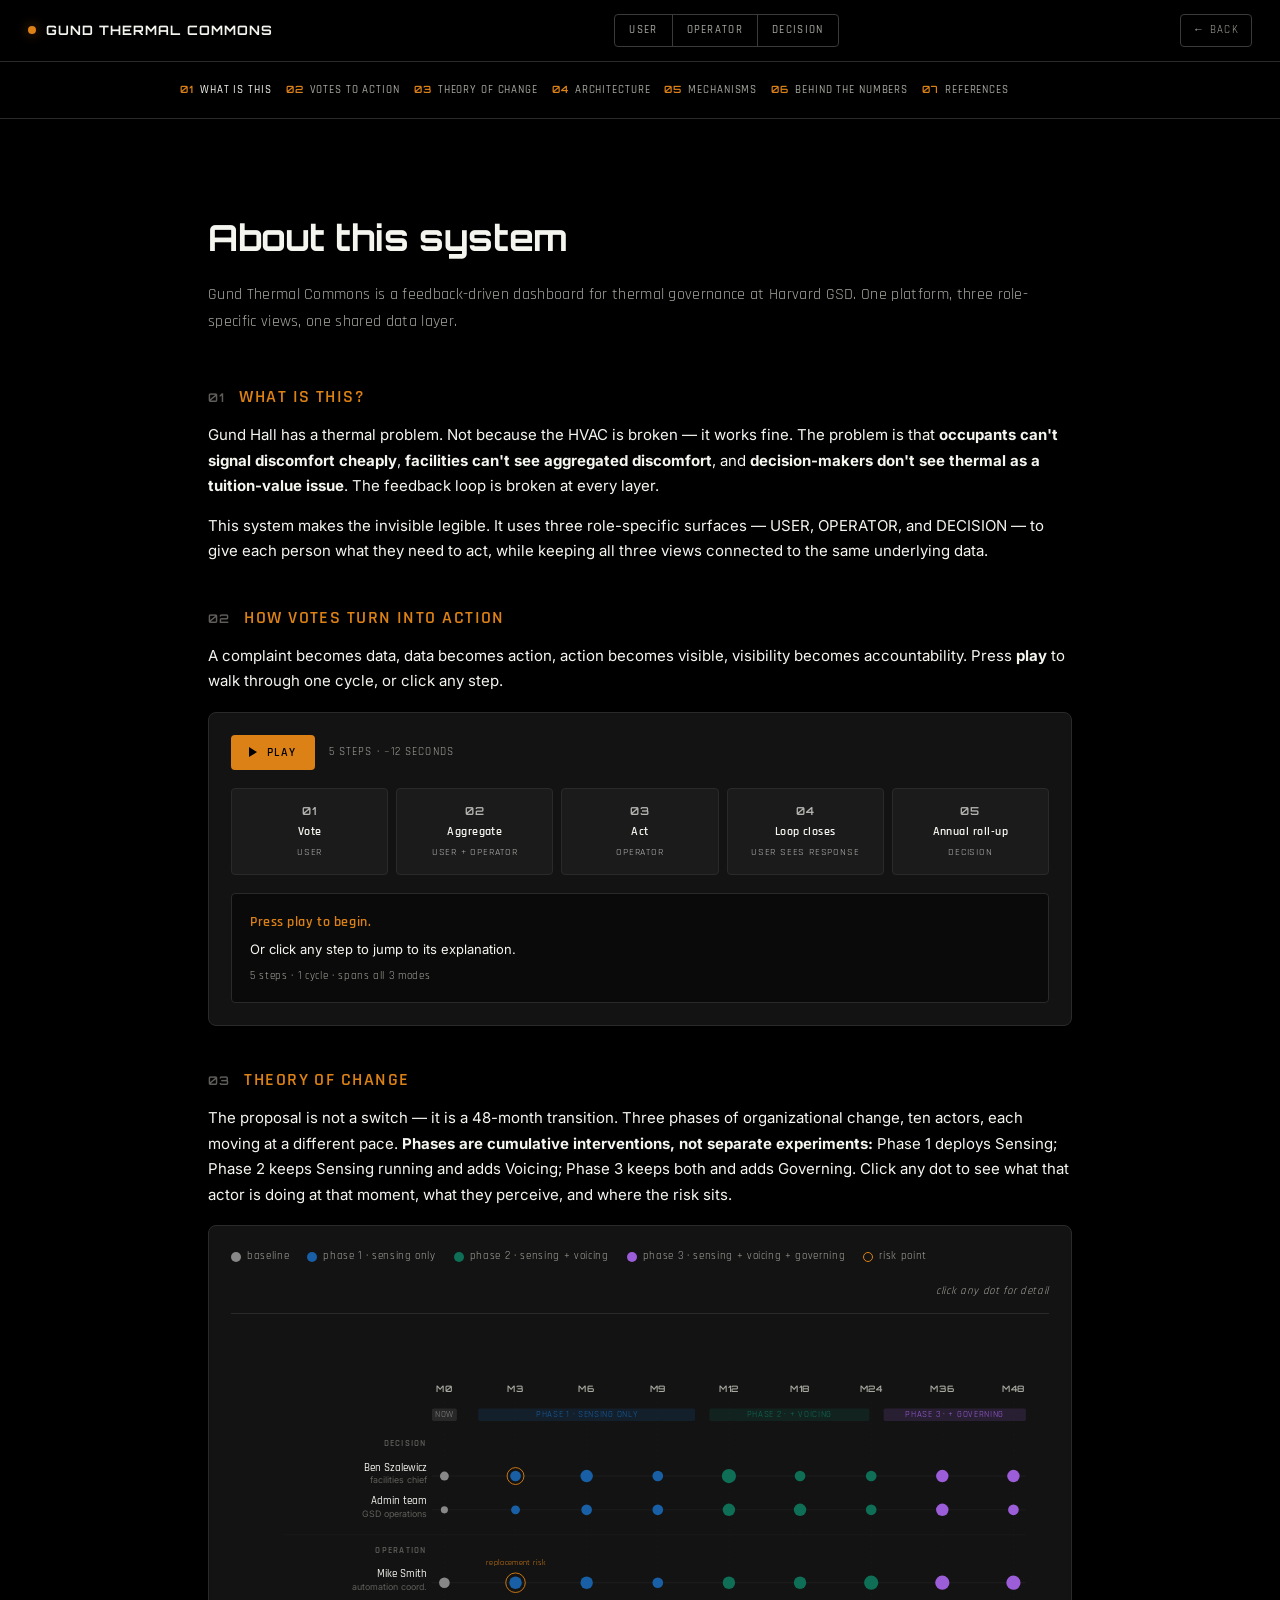
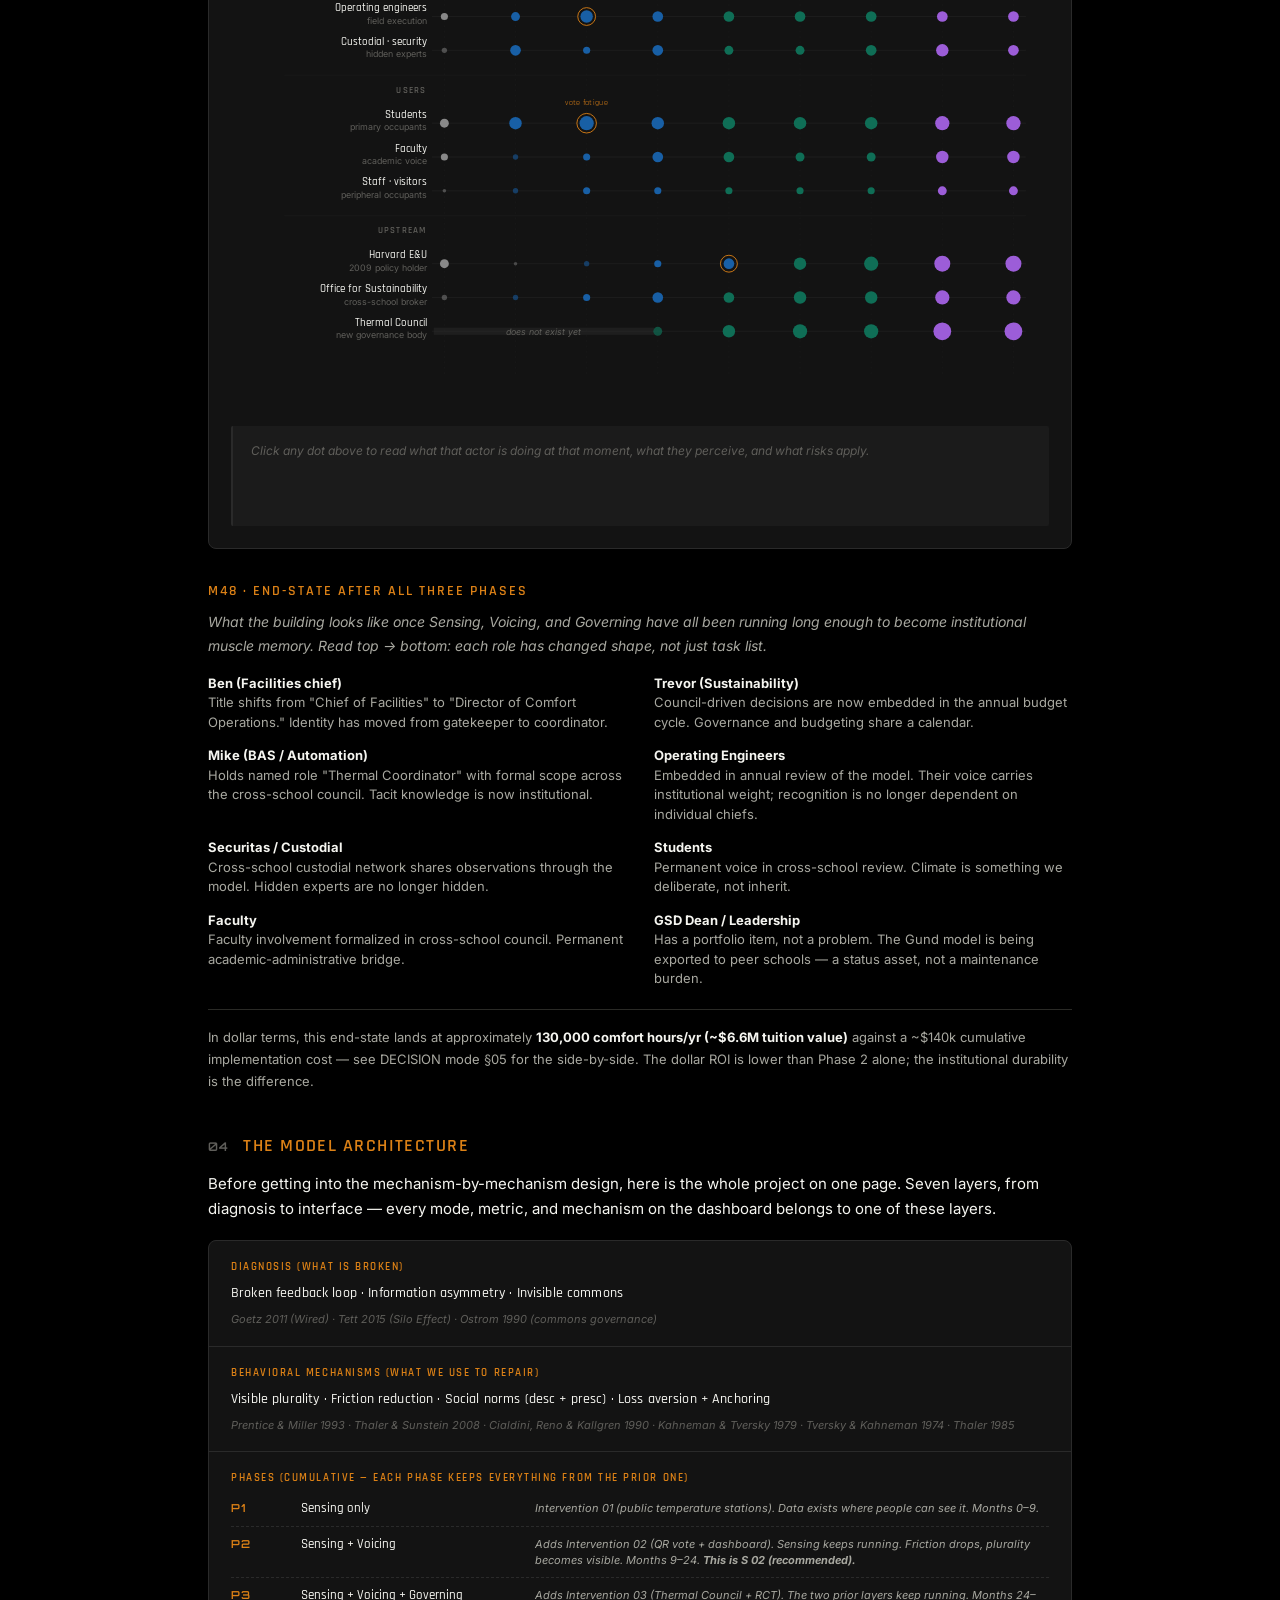
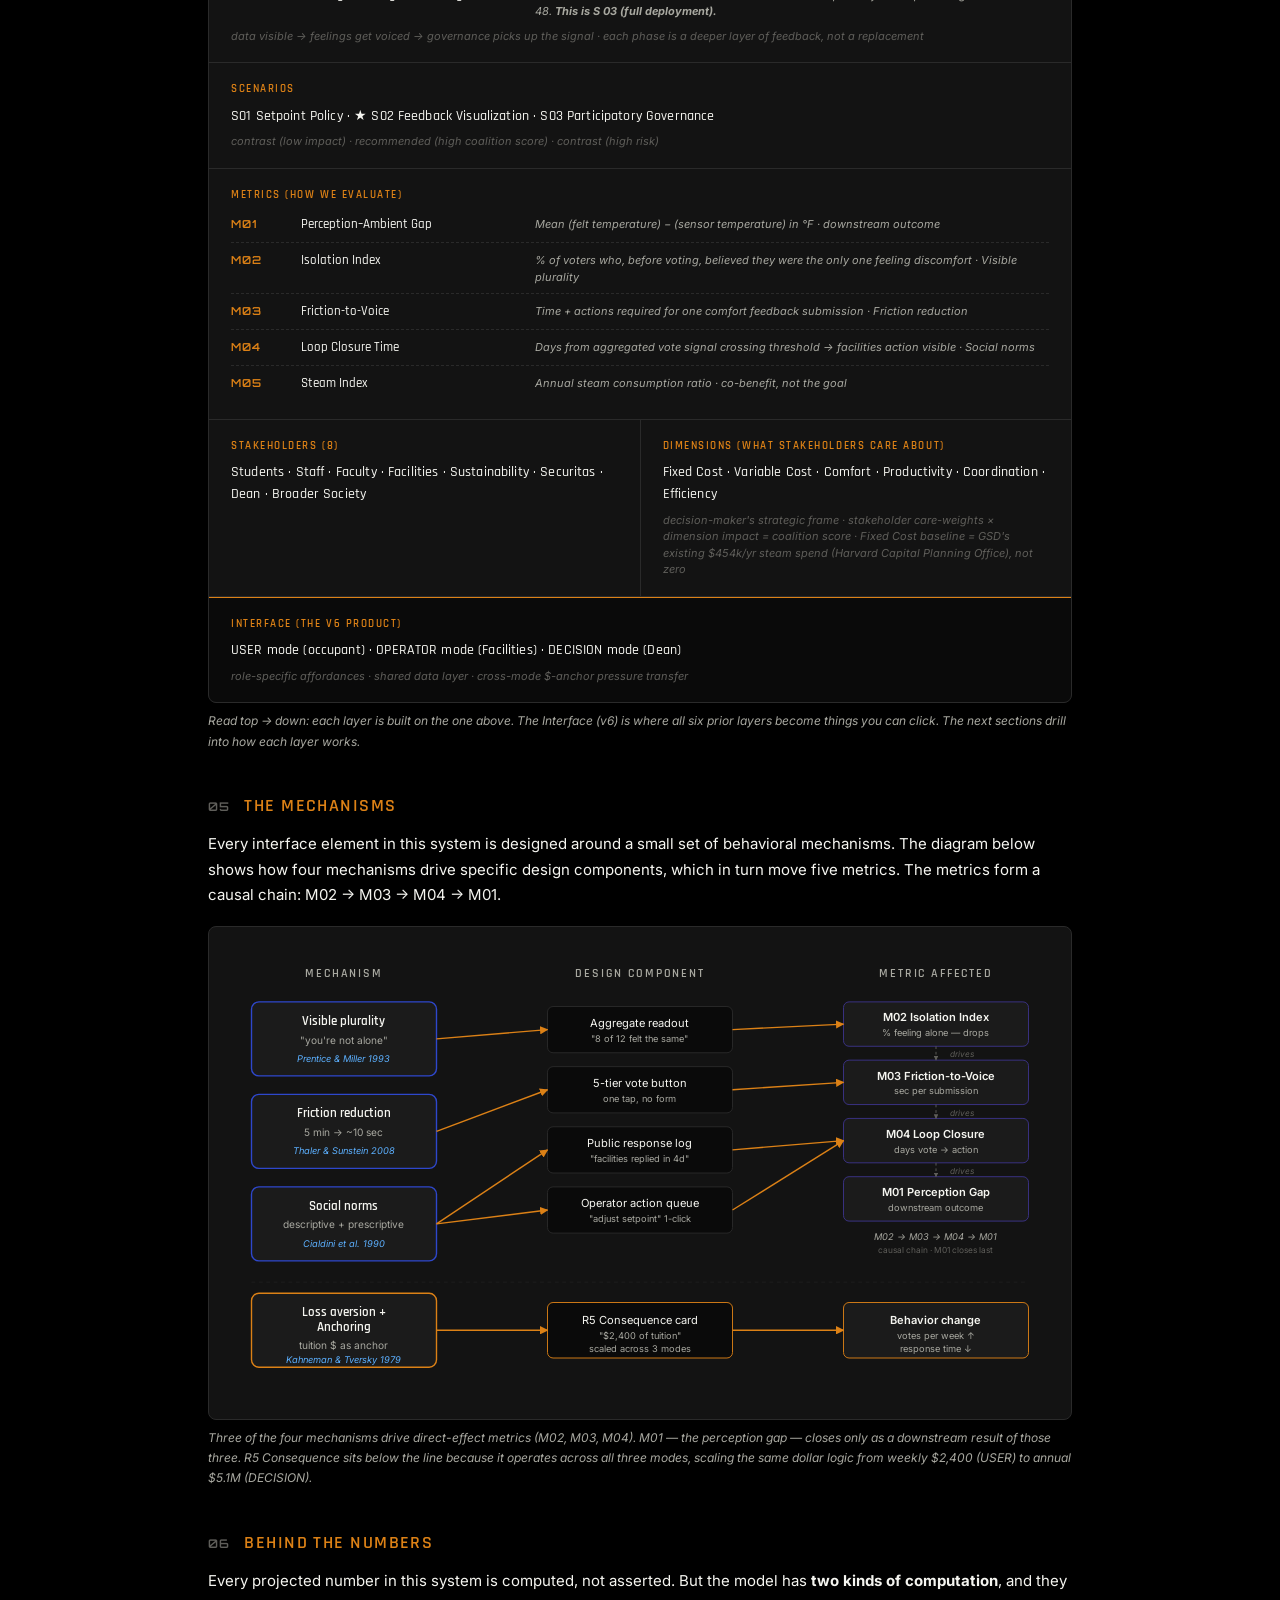
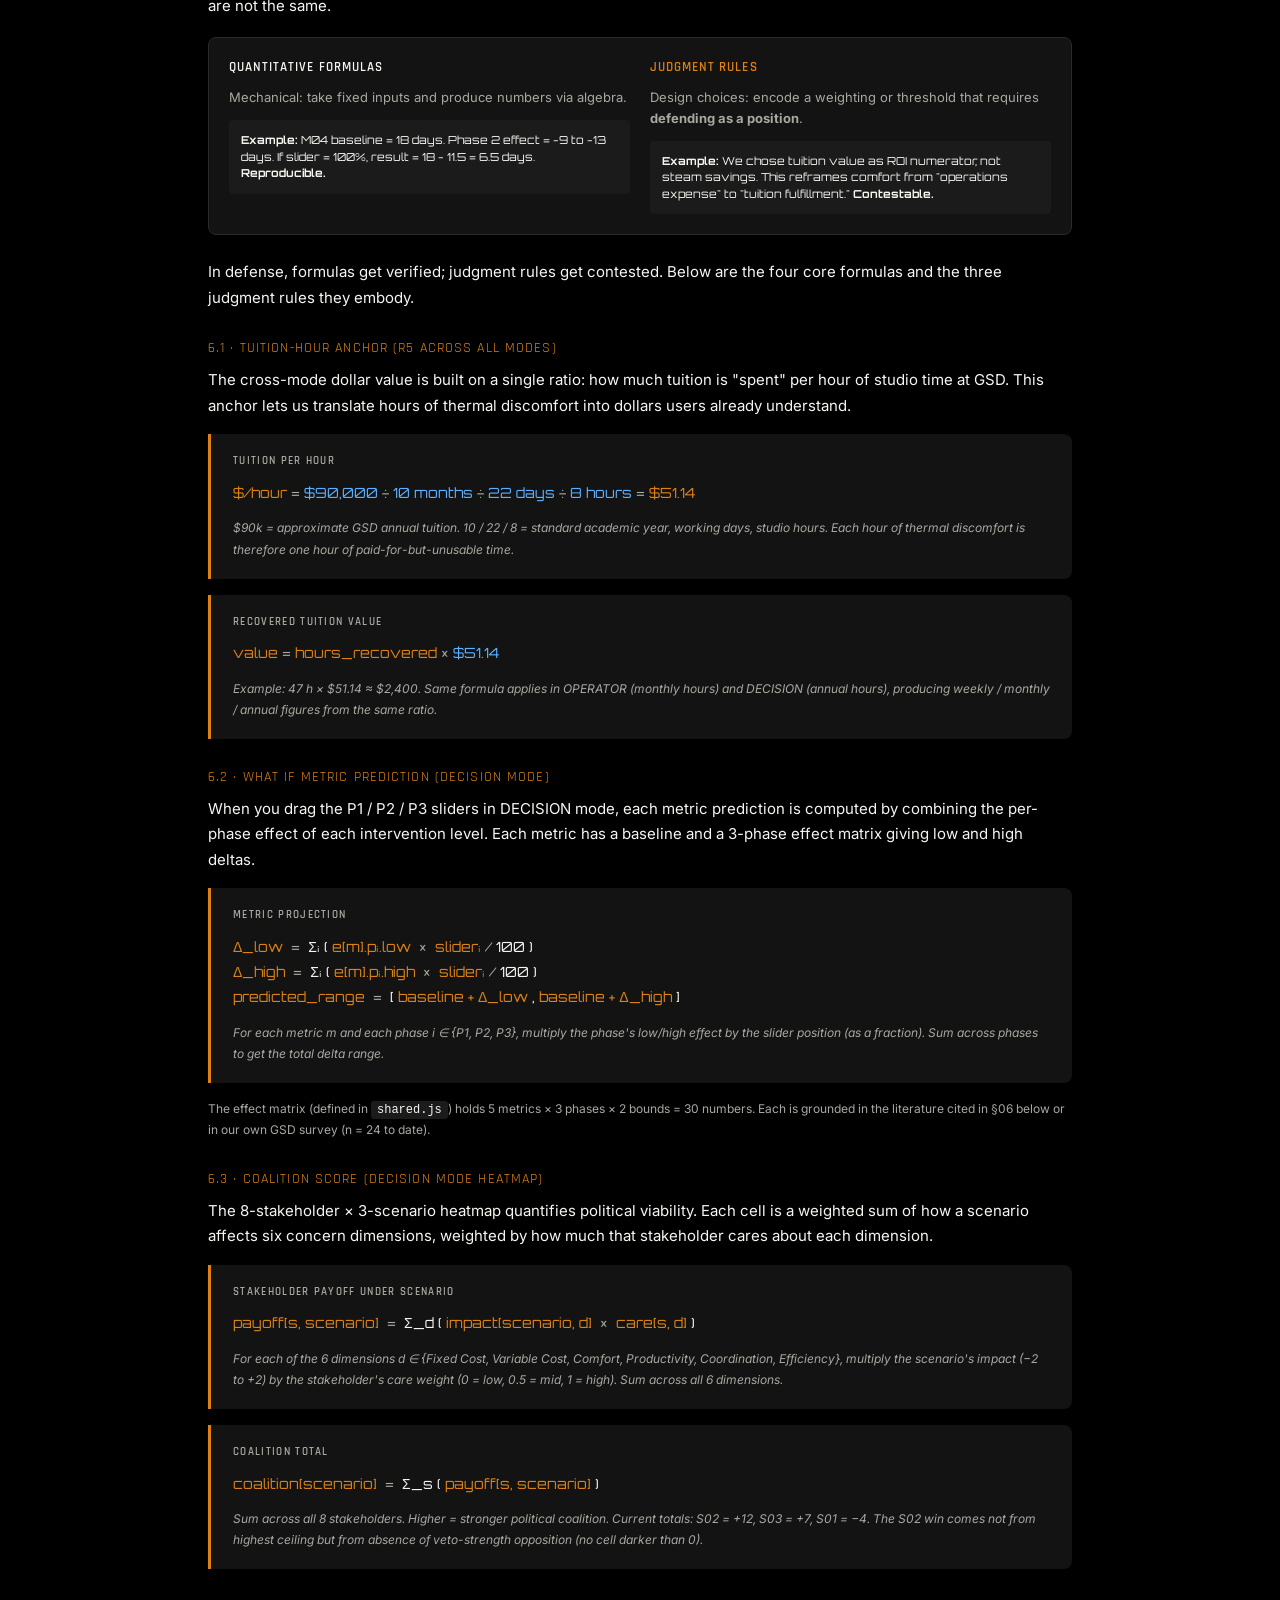
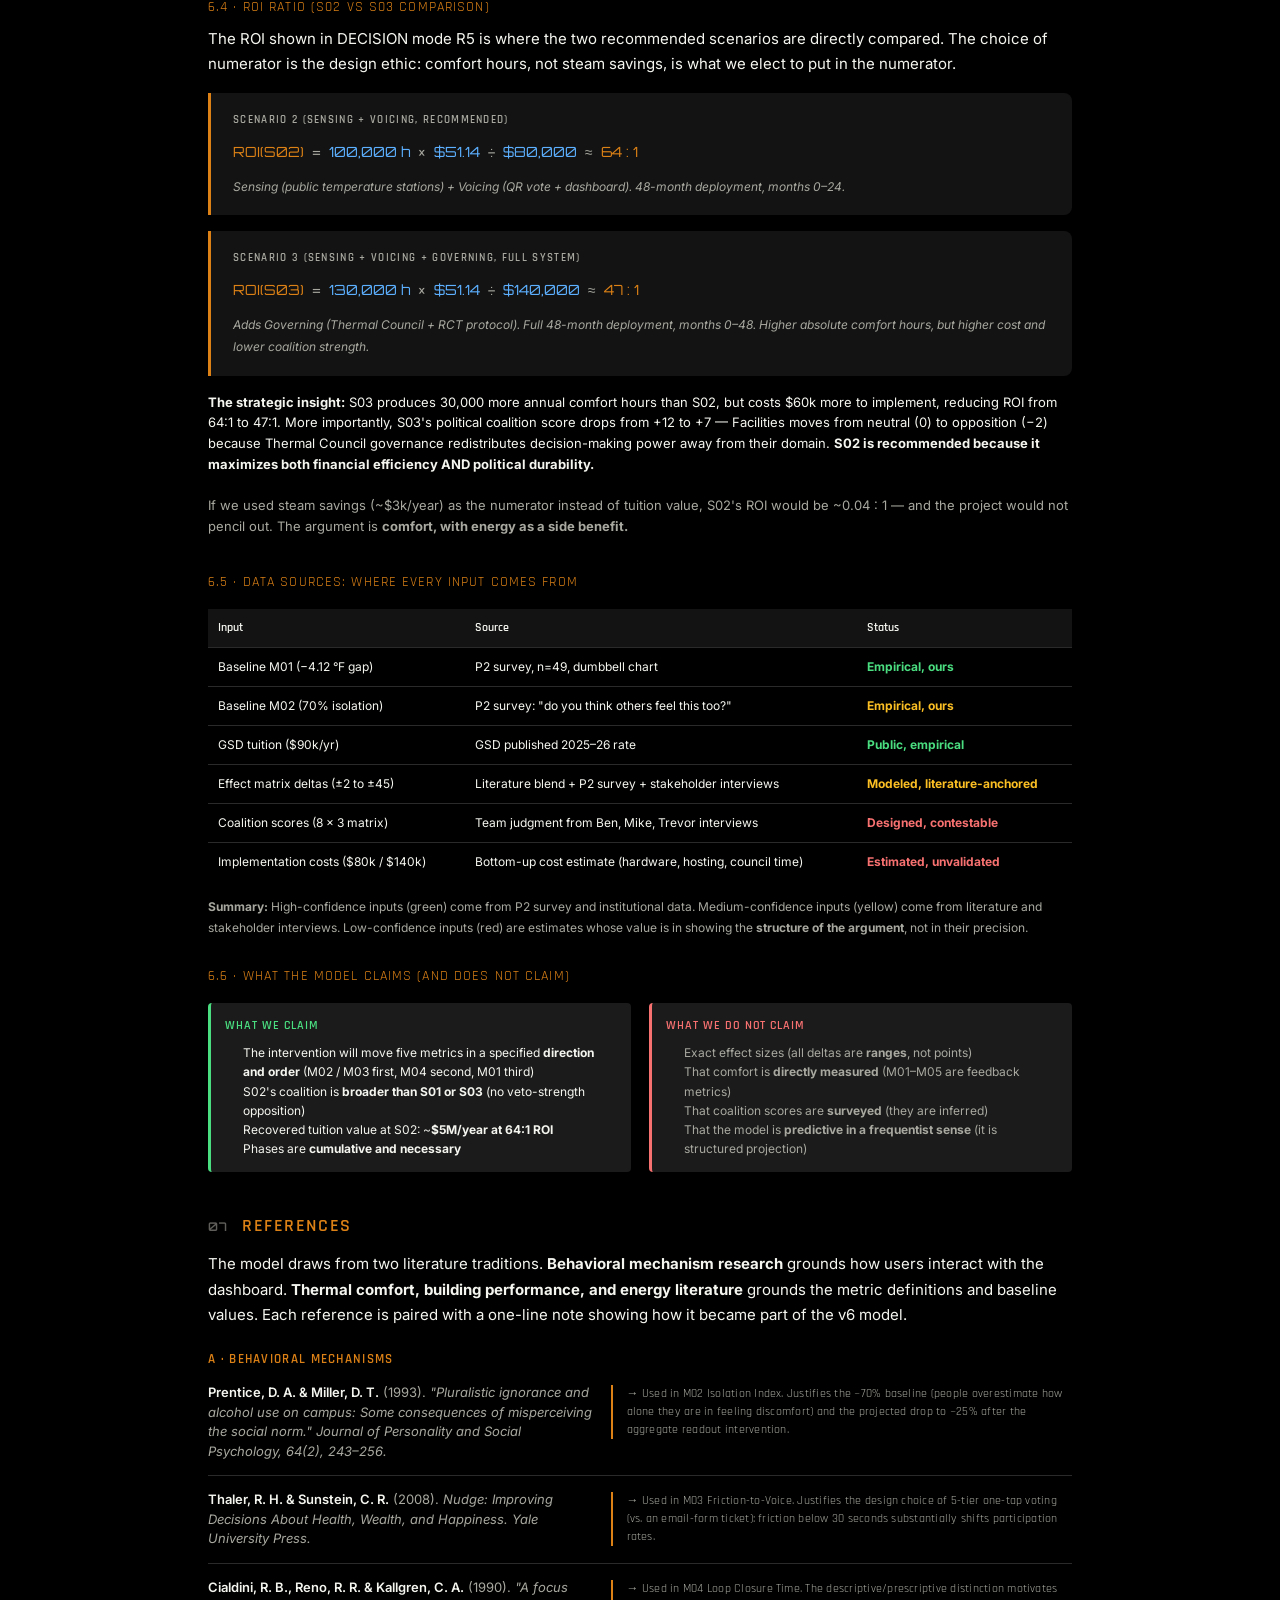
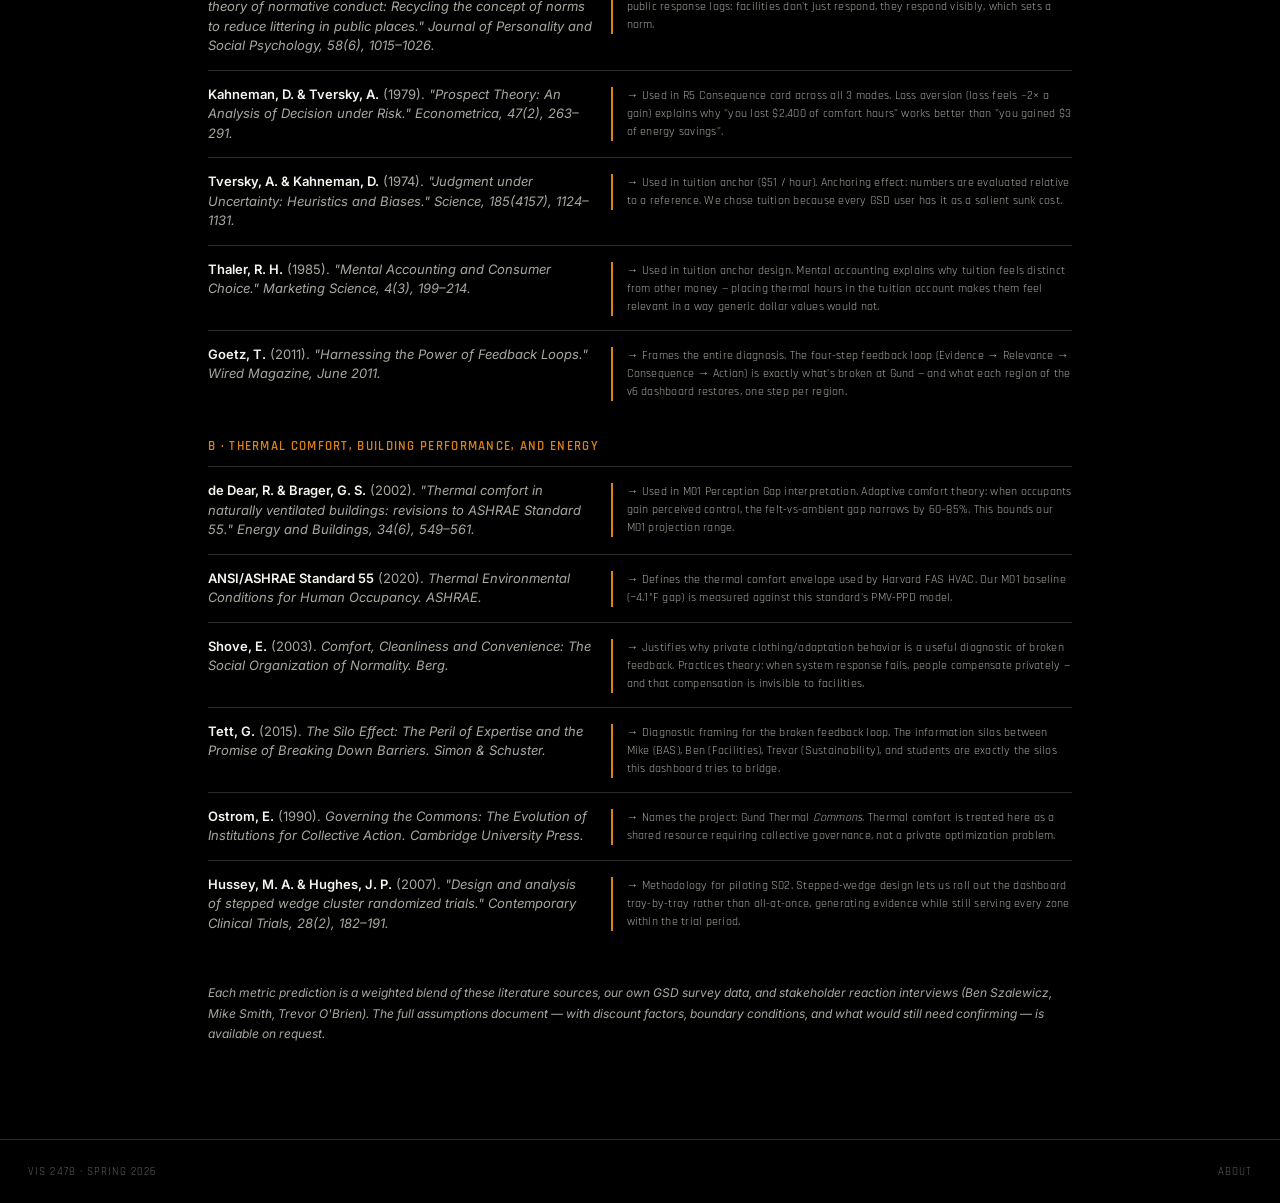
==== about.html @ e9ccb4f0 "Add files via upload" ====
<!DOCTYPE html>
<html lang="en">
<head>
<meta charset="UTF-8">
<meta name="viewport" content="width=device-width, initial-scale=1.0">
<title>About · Gund Thermal Commons</title>
<link rel="stylesheet" href="shared.css">
<style>
/* ------- about page additions ------- */
.about-body { max-width: 920px; }

.about-body h2 {
  display: flex;
  align-items: baseline;
  gap: 14px;
}
.about-body h2 .num {
  font-family: var(--font-display);
  font-weight: 600;
  font-size: 12px;
  color: var(--text-low);
  letter-spacing: 0.10em;
}

/* ----- play-flow (How votes turn into action) ----- */
.flow-stage {
  background: var(--surface-1);
  border: 1px solid var(--line);
  border-radius: var(--r-md);
  padding: 22px;
  margin: 18px 0 8px;
}
.flow-controls {
  display: flex;
  align-items: center;
  gap: 14px;
  margin-bottom: 18px;
}
.flow-play {
  display: inline-flex;
  align-items: center;
  gap: 10px;
  padding: 10px 18px;
  background: var(--brand-orange);
  color: #000;
  font-family: var(--font-h);
  font-weight: 600;
  font-size: 12px;
  letter-spacing: 0.12em;
  text-transform: uppercase;
  border: none;
  border-radius: var(--r-sm);
  cursor: pointer;
}
.flow-play:hover { filter: brightness(1.1); }
.flow-play .triangle {
  width: 0; height: 0;
  border-left: 8px solid #000;
  border-top: 5px solid transparent;
  border-bottom: 5px solid transparent;
}
.flow-progress {
  flex: 1;
  font-family: var(--font-h);
  font-size: 11px;
  color: var(--text-mid);
  letter-spacing: 0.10em;
  text-transform: uppercase;
}
.flow-steps {
  display: grid;
  grid-template-columns: repeat(5, 1fr);
  gap: 8px;
  margin-bottom: 18px;
}
.flow-step {
  position: relative;
  padding: 14px 10px;
  background: var(--surface-2);
  border: 1px solid var(--line);
  border-radius: var(--r-sm);
  text-align: center;
  cursor: pointer;
  transition: background 0.4s, border-color 0.4s, transform 0.4s, color 0.4s;
}
.flow-step:hover { border-color: var(--text-mid); }
.flow-step.active {
  background: var(--brand-orange);
  border-color: var(--brand-orange);
  color: #000;
  transform: translateY(-3px);
}
.flow-step .stepnum {
  font-family: var(--font-display);
  font-size: 11px;
  font-weight: 600;
  letter-spacing: 0.10em;
  opacity: 0.7;
  margin-bottom: 4px;
}
.flow-step .steplabel {
  font-family: var(--font-h);
  font-weight: 600;
  font-size: 12px;
  letter-spacing: 0.04em;
}
.flow-step .stepmode {
  margin-top: 4px;
  font-size: 10px;
  font-family: var(--font-h);
  letter-spacing: 0.08em;
  text-transform: uppercase;
  opacity: 0.7;
}
.flow-detail {
  background: var(--surface-0);
  padding: 18px;
  border-radius: var(--r-sm);
  border: 1px solid var(--line);
  min-height: 110px;
}
.flow-detail .what {
  font-family: var(--font-h);
  font-weight: 600;
  font-size: 14px;
  color: var(--brand-orange);
  letter-spacing: 0.04em;
  margin-bottom: 6px;
}
.flow-detail .desc {
  font-size: 13px;
  color: var(--text-hi);
  line-height: 1.55;
  margin-bottom: 8px;
}
.flow-detail .meta {
  font-family: var(--font-h);
  font-size: 11px;
  color: var(--text-mid);
  letter-spacing: 0.06em;
}

/* ----- mechanisms diagram ----- */
.mech-diagram {
  background: var(--surface-1);
  border: 1px solid var(--line);
  border-radius: var(--r-md);
  padding: 24px;
  margin: 18px 0 8px;
  overflow-x: auto;
}
.mech-diagram svg { width: 100%; min-width: 720px; height: auto; display: block; }

/* ----- formula blocks ----- */
.formula {
  background: var(--surface-1);
  border-left: 3px solid var(--brand-orange);
  padding: 18px 22px;
  margin: 16px 0;
  font-family: var(--font-display);
  font-size: 14px;
  line-height: 1.8;
  color: var(--text-hi);
  border-radius: 0 var(--r-md) var(--r-md) 0;
  overflow-x: auto;
}
.formula .var       { color: var(--brand-orange); }
.formula .op        { color: var(--text-mid); margin: 0 4px; }
.formula .const     { color: #5CB0FF; }
.formula .label     {
  display: block;
  margin-bottom: 8px;
  font-family: var(--font-h);
  font-size: 11px;
  font-weight: 600;
  letter-spacing: 0.12em;
  text-transform: uppercase;
  color: var(--text-mid);
}
.formula .comment {
  display: block;
  margin-top: 12px;
  font-family: var(--font-body);
  font-size: 12px;
  color: var(--text-mid);
  font-style: italic;
}

.subhead {
  font-family: var(--font-h);
  color: var(--brand-orange);
  letter-spacing: 0.08em;
  text-transform: uppercase;
  font-size: 14px;
  margin-top: 28px;
  margin-bottom: 8px;
}

/* ----- model architecture (re-styled to match project design system) ----- */
.arch-diagram {
  display: flex;
  flex-direction: column;
  gap: 1px;
  margin: 18px 0 8px;
  background: var(--line);
  border: 1px solid var(--line);
  border-radius: var(--r-md);
  overflow: hidden;
}
.arch-layer {
  background: var(--surface-1);
  padding: 18px 22px;
  position: relative;
  transition: background 0.2s;
}
.arch-layer:hover {
  background: var(--surface-2);
}
.arch-layer.arch-final {
  background: #0a0a0a;
  border-top: 1px solid var(--brand-orange);
}
.arch-layer.arch-final:hover {
  background: #111;
}
.arch-layer .arch-title {
  font-family: var(--font-h);
  font-weight: 600;
  font-size: 11px;
  letter-spacing: 0.14em;
  text-transform: uppercase;
  color: var(--brand-orange);
  margin-bottom: 8px;
}
.arch-layer.arch-final .arch-title {
  color: var(--brand-orange);
}
.arch-layer .arch-content {
  font-family: var(--font-h);
  font-weight: 500;
  font-size: 14px;
  letter-spacing: 0.01em;
  line-height: 1.55;
  color: var(--text-hi);
  margin-bottom: 6px;
}
.arch-layer .arch-source {
  font-family: var(--font-body);
  font-size: 11px;
  font-style: italic;
  color: var(--text-low);
  line-height: 1.5;
}
.arch-layer .arch-list {
  display: flex;
  flex-direction: column;
  gap: 0;
  margin-top: 4px;
}
.arch-layer .arch-list-row {
  display: grid;
  grid-template-columns: 56px 220px 1fr;
  gap: 14px;
  align-items: baseline;
  font-size: 13px;
  line-height: 1.45;
  padding: 8px 0;
  border-top: 1px dashed var(--line);
}
.arch-layer .arch-list-row:first-child { border-top: none; padding-top: 4px; }
.arch-layer .arch-list-row .arch-tag {
  font-family: var(--font-display);
  font-weight: 600;
  font-size: 11px;
  letter-spacing: 0.08em;
  color: var(--brand-orange);
}
.arch-layer .arch-list-row .arch-name {
  font-family: var(--font-h);
  font-weight: 500;
  color: var(--text-hi);
}
.arch-layer .arch-list-row .arch-detail {
  font-size: 11px;
  font-style: italic;
  color: var(--text-mid);
  line-height: 1.5;
}
.arch-row-pair {
  display: grid;
  grid-template-columns: 1fr 1fr;
  gap: 1px;
  background: var(--line);
}
.arch-half { padding: 18px 22px; }

@media (max-width: 720px) {
  .arch-row-pair { grid-template-columns: 1fr; }
  .arch-layer .arch-list-row { grid-template-columns: 56px 1fr; }
  .arch-layer .arch-list-row .arch-detail { grid-column: 1 / -1; padding-left: 70px; }
}

/* ----- TOC navigation ----- */
.toc-nav {
  position: sticky;
  top: 0;
  z-index: 50;
  background: var(--bg);
  border-bottom: 1px solid var(--line);
  padding: 14px 0;
  margin-bottom: 28px;
}
.toc-list {
  display: flex;
  flex-wrap: wrap;
  gap: 0;
  list-style: none;
  padding: 0;
  margin: 0;
}
.toc-item {
  display: flex;
  align-items: baseline;
  gap: 6px;
  padding: 6px 14px 6px 0;
  margin-right: 14px;
  border-right: 1px solid var(--line);
  font-family: var(--font-h);
  font-size: 11px;
  letter-spacing: 0.08em;
  text-transform: uppercase;
  cursor: pointer;
  color: var(--text-mid);
  transition: color 0.2s;
  text-decoration: none;
}
.toc-item:last-child { border-right: none; margin-right: 0; }
.toc-item:hover { color: var(--brand-orange); }
.toc-item.is-active { color: var(--text-hi); }
.toc-item .toc-num {
  font-family: var(--font-display);
  font-weight: 600;
  font-size: 10px;
  color: var(--brand-orange);
  letter-spacing: 0.10em;
}
.toc-item .toc-label {
  font-weight: 500;
}
@media (max-width: 720px) {
  .toc-list { gap: 4px; }
  .toc-item { padding: 6px 10px 6px 0; margin-right: 8px; font-size: 10px; }
  .toc-item .toc-label { display: none; }
}

/* ----- Theory of Change swimlane (interactive) ----- */
.swim-wrap {
  background: var(--surface-1);
  border: 1px solid var(--line);
  border-radius: var(--r-md);
  padding: 22px;
  margin: 18px 0 8px;
}
.swim-legend {
  display: flex;
  flex-wrap: wrap;
  align-items: center;
  gap: 18px;
  margin-bottom: 18px;
  padding-bottom: 14px;
  border-bottom: 1px solid var(--line);
  font-family: var(--font-h);
  font-size: 11px;
  letter-spacing: 0.06em;
  color: var(--text-mid);
}
.swim-legend .lg-item {
  display: inline-flex;
  align-items: center;
  gap: 6px;
}
.swim-legend .lg-dot {
  display: inline-block;
  width: 10px;
  height: 10px;
  border-radius: 50%;
}
.swim-legend .lg-ring {
  display: inline-block;
  width: 10px;
  height: 10px;
  border-radius: 50%;
  border: 1.5px solid var(--brand-orange);
  box-sizing: border-box;
}
.swim-svg {
  width: 100%;
  height: auto;
  display: block;
}
.swim-svg .lane-label-major {
  font-family: var(--font-h);
  font-weight: 500;
  font-size: 12px;
  fill: var(--text-hi);
}
.swim-svg .lane-label-minor {
  font-family: var(--font-body);
  font-size: 10px;
  fill: var(--text-low);
}
.swim-svg .timeline-label {
  font-family: var(--font-display);
  font-weight: 600;
  font-size: 10px;
  letter-spacing: 0.08em;
  fill: var(--text-mid);
}
.swim-svg .phase-label {
  font-family: var(--font-h);
  font-size: 10px;
  letter-spacing: 0.08em;
  text-transform: uppercase;
}
.swim-svg .group-label {
  font-family: var(--font-h);
  font-weight: 600;
  font-size: 10px;
  letter-spacing: 0.14em;
  text-transform: uppercase;
  fill: var(--text-low);
}
.swim-svg .lane-line { stroke: var(--line); stroke-width: 0.5; }
.swim-svg .grid-line { stroke: var(--line); stroke-width: 0.5; stroke-dasharray: 2 4; opacity: 0.5; }
.swim-svg .group-divider { stroke: var(--line); stroke-width: 0.5; opacity: 0.6; }
.swim-svg .swim-dot {
  cursor: pointer;
  transition: r 0.2s, opacity 0.2s;
}
.swim-svg .swim-dot:hover { opacity: 0.85; }
.swim-svg .swim-dot.is-active {
  stroke: var(--brand-orange);
  stroke-width: 2;
}
.swim-svg .risk-ring {
  fill: none;
  stroke: var(--brand-orange);
  stroke-width: 1;
  pointer-events: none;
}
.swim-svg .risk-label {
  font-family: var(--font-h);
  font-size: 9px;
  letter-spacing: 0.04em;
  fill: var(--brand-orange);
}
.swim-svg .does-not-exist {
  fill: var(--line);
  opacity: 0.5;
}
.swim-svg .does-not-exist-label {
  font-family: var(--font-body);
  font-size: 10px;
  font-style: italic;
  fill: var(--text-low);
}
.swim-detail {
  margin-top: 18px;
  padding: 16px 18px;
  background: var(--surface-2);
  border-left: 2px solid var(--brand-orange);
  border-radius: 2px;
  min-height: 100px;
  transition: background 0.2s;
}
.swim-detail.is-empty {
  border-left-color: var(--line);
}
.swim-detail .sd-head {
  display: flex;
  align-items: baseline;
  gap: 12px;
  margin-bottom: 8px;
  flex-wrap: wrap;
}
.swim-detail .sd-actor {
  font-family: var(--font-h);
  font-weight: 600;
  font-size: 13px;
  color: var(--text-hi);
  letter-spacing: 0.02em;
}
.swim-detail .sd-time {
  font-family: var(--font-display);
  font-weight: 600;
  font-size: 11px;
  letter-spacing: 0.10em;
  color: var(--brand-orange);
}
.swim-detail .sd-phase {
  font-family: var(--font-h);
  font-size: 10px;
  letter-spacing: 0.08em;
  text-transform: uppercase;
  color: var(--text-low);
}
.swim-detail .sd-row {
  display: grid;
  grid-template-columns: 76px 1fr;
  gap: 12px;
  font-size: 12px;
  line-height: 1.55;
  padding: 4px 0;
}
.swim-detail .sd-row .sd-key {
  font-family: var(--font-h);
  font-size: 10px;
  letter-spacing: 0.10em;
  text-transform: uppercase;
  color: var(--text-low);
  padding-top: 1px;
}
.swim-detail .sd-row .sd-val {
  color: var(--text-hi);
}
.swim-detail .sd-row.is-risk .sd-val {
  color: var(--brand-orange);
}
.swim-detail .sd-empty {
  font-size: 12px;
  font-style: italic;
  color: var(--text-low);
}

/* ----- references ----- */
.refs-cluster {
  margin-top: 14px;
}
.refs-cluster h3 {
  font-family: var(--font-h);
  font-weight: 600;
  font-size: 13px;
  color: var(--brand-orange);
  letter-spacing: 0.10em;
  text-transform: uppercase;
  margin: 22px 0 10px;
}
.ref-item {
  padding: 14px 0;
  border-top: 1px solid var(--line);
  display: grid;
  grid-template-columns: 1fr 1.2fr;
  gap: 18px;
  align-items: baseline;
}
.ref-item:first-of-type { border-top: none; padding-top: 4px; }
.ref-item .citation {
  font-size: 13px;
  color: var(--text-hi);
  line-height: 1.5;
}
.ref-item .citation .author { font-weight: 600; }
.ref-item .citation .year { color: var(--text-mid); }
.ref-item .citation .title { color: var(--text-mid); font-style: italic; }
.ref-item .applied {
  font-size: 12px;
  color: var(--text-mid);
  font-family: var(--font-h);
  letter-spacing: 0.02em;
  line-height: 1.5;
  padding-left: 14px;
  border-left: 2px solid var(--brand-orange);
}

@media (max-width: 720px) {
  .flow-steps { grid-template-columns: repeat(2, 1fr); }
  .ref-item { grid-template-columns: 1fr; gap: 8px; }
  .ref-item .applied { padding-left: 0; padding-top: 8px; border-left: none; border-top: 2px solid var(--brand-orange); }
}
</style>
</head>
<body>

<header class="topbar">
  <div class="brand"><span class="dot"></span> Gund Thermal Commons</div>
  <div class="center" id="mode-switch-mount"></div>
  <div class="right">
    <a href="index.html" class="about-link">← Back</a>
  </div>
</header>

<nav class="toc-nav" aria-label="Section navigation">
  <div class="about-body" style="padding: 0;">
    <ul class="toc-list">
      <li><a class="toc-item" href="#sec-01"><span class="toc-num">01</span><span class="toc-label">What is this</span></a></li>
      <li><a class="toc-item" href="#sec-02"><span class="toc-num">02</span><span class="toc-label">Votes to action</span></a></li>
      <li><a class="toc-item" href="#sec-03"><span class="toc-num">03</span><span class="toc-label">Theory of change</span></a></li>
      <li><a class="toc-item" href="#sec-04"><span class="toc-num">04</span><span class="toc-label">Architecture</span></a></li>
      <li><a class="toc-item" href="#sec-05"><span class="toc-num">05</span><span class="toc-label">Mechanisms</span></a></li>
      <li><a class="toc-item" href="#sec-06"><span class="toc-num">06</span><span class="toc-label">Behind the numbers</span></a></li>
      <li><a class="toc-item" href="#sec-07"><span class="toc-num">07</span><span class="toc-label">References</span></a></li>
    </ul>
  </div>
</nav>

<div class="about-body">

  <h1>About this system</h1>
  <p class="lead">Gund Thermal Commons is a feedback-driven dashboard for thermal governance at Harvard GSD. One platform, three role-specific views, one shared data layer.</p>

  <!-- ============================================================
       § 1 What is this?
       ============================================================ -->
  <h2 id="sec-01"><span class="num">01</span>What is this?</h2>
  <p>
    Gund Hall has a thermal problem. Not because the HVAC is broken — it works fine. The problem is that <strong>occupants can't signal discomfort cheaply</strong>, <strong>facilities can't see aggregated discomfort</strong>, and <strong>decision-makers don't see thermal as a tuition-value issue</strong>. The feedback loop is broken at every layer.
  </p>
  <p>
    This system makes the invisible legible. It uses three role-specific surfaces — USER, OPERATOR, and DECISION — to give each person what they need to act, while keeping all three views connected to the same underlying data.
  </p>

  <!-- ============================================================
       § 2 How votes turn into action  (interactive)
       ============================================================ -->
  <h2 id="sec-02"><span class="num">02</span>How votes turn into action</h2>
  <p>
    A complaint becomes data, data becomes action, action becomes visible, visibility becomes accountability. Press <strong>play</strong> to walk through one cycle, or click any step.
  </p>

  <div class="flow-stage">
    <div class="flow-controls">
      <button class="flow-play" id="flow-play"><span class="triangle"></span>Play</button>
      <div class="flow-progress" id="flow-progress">5 steps · ~12 seconds</div>
    </div>

    <div class="flow-steps" id="flow-steps">
      <div class="flow-step" data-step="0">
        <div class="stepnum">01</div>
        <div class="steplabel">Vote</div>
        <div class="stepmode">USER</div>
      </div>
      <div class="flow-step" data-step="1">
        <div class="stepnum">02</div>
        <div class="steplabel">Aggregate</div>
        <div class="stepmode">USER + OPERATOR</div>
      </div>
      <div class="flow-step" data-step="2">
        <div class="stepnum">03</div>
        <div class="steplabel">Act</div>
        <div class="stepmode">OPERATOR</div>
      </div>
      <div class="flow-step" data-step="3">
        <div class="stepnum">04</div>
        <div class="steplabel">Loop closes</div>
        <div class="stepmode">USER sees response</div>
      </div>
      <div class="flow-step" data-step="4">
        <div class="stepnum">05</div>
        <div class="steplabel">Annual roll-up</div>
        <div class="stepmode">DECISION</div>
      </div>
    </div>

    <div class="flow-detail" id="flow-detail">
      <div class="what">Press play to begin.</div>
      <div class="desc">Or click any step to jump to its explanation.</div>
      <div class="meta">5 steps · 1 cycle · spans all 3 modes</div>
    </div>
  </div>

  <!-- ============================================================
       § 3 Theory of change  (NEW)
       ============================================================ -->
  <h2 id="sec-03"><span class="num">03</span>Theory of change</h2>
  <p>
    The proposal is not a switch — it is a 48-month transition. Three phases of organizational change, ten actors, each moving at a different pace. <strong>Phases are cumulative interventions, not separate experiments:</strong> Phase 1 deploys Sensing; Phase 2 keeps Sensing running and adds Voicing; Phase 3 keeps both and adds Governing. Click any dot to see what that actor is doing at that moment, what they perceive, and where the risk sits.
  </p>

  <div class="swim-wrap">
    <div class="swim-legend">
      <span class="lg-item"><span class="lg-dot" style="background:#888"></span> baseline</span>
      <span class="lg-item"><span class="lg-dot" style="background:#185FA5"></span> phase 1 · sensing only</span>
      <span class="lg-item"><span class="lg-dot" style="background:#0F6E56"></span> phase 2 · sensing + voicing</span>
      <span class="lg-item"><span class="lg-dot" style="background:#9C5DD8"></span> phase 3 · sensing + voicing + governing</span>
      <span class="lg-item"><span class="lg-ring"></span> risk point</span>
      <span class="lg-item" style="margin-left:auto; font-style:italic;">click any dot for detail</span>
    </div>

    <svg class="swim-svg" viewBox="0 0 920 760" role="img" aria-labelledby="swim-title swim-desc">
      <title id="swim-title">Theory of change swimlane</title>
      <desc id="swim-desc">Ten stakeholder lanes mapped against a 48-month timeline showing actions, perceptions, and risk points across three phases of organizational change.</desc>

      <line x1="240" y1="78" x2="240" y2="724" class="grid-line"/>
      <line x1="320" y1="78" x2="320" y2="724" class="grid-line"/>
      <line x1="400" y1="78" x2="400" y2="724" class="grid-line"/>
      <line x1="480" y1="78" x2="480" y2="724" class="grid-line"/>
      <line x1="560" y1="78" x2="560" y2="724" class="grid-line"/>
      <line x1="640" y1="78" x2="640" y2="724" class="grid-line"/>
      <line x1="720" y1="78" x2="720" y2="724" class="grid-line"/>
      <line x1="800" y1="78" x2="800" y2="724" class="grid-line"/>
      <line x1="880" y1="78" x2="880" y2="724" class="grid-line"/>

      <text class="timeline-label" x="240" y="68" text-anchor="middle">M0</text>
      <text class="timeline-label" x="320" y="68" text-anchor="middle">M3</text>
      <text class="timeline-label" x="400" y="68" text-anchor="middle">M6</text>
      <text class="timeline-label" x="480" y="68" text-anchor="middle">M9</text>
      <text class="timeline-label" x="560" y="68" text-anchor="middle">M12</text>
      <text class="timeline-label" x="640" y="68" text-anchor="middle">M18</text>
      <text class="timeline-label" x="720" y="68" text-anchor="middle">M24</text>
      <text class="timeline-label" x="800" y="68" text-anchor="middle">M36</text>
      <text class="timeline-label" x="880" y="68" text-anchor="middle">M48</text>

      <rect x="226" y="86" width="28" height="14" rx="2" fill="#888" opacity="0.18"/>
      <text class="phase-label" x="240" y="96" text-anchor="middle" fill="#888">now</text>

      <rect x="278" y="86" width="244" height="14" rx="2" fill="#185FA5" opacity="0.16"/>
      <text class="phase-label" x="400" y="96" text-anchor="middle" fill="#185FA5">phase 1 · sensing only</text>

      <rect x="538" y="86" width="180" height="14" rx="2" fill="#0F6E56" opacity="0.16"/>
      <text class="phase-label" x="628" y="96" text-anchor="middle" fill="#0F6E56">phase 2 · + voicing</text>

      <rect x="734" y="86" width="160" height="14" rx="2" fill="#9C5DD8" opacity="0.16"/>
      <text class="phase-label" x="814" y="96" text-anchor="middle" fill="#9C5DD8">phase 3 · + governing</text>

      <text class="group-label" x="220" y="128" text-anchor="end">DECISION</text>

      <text class="lane-label-major" x="220" y="156" text-anchor="end">Ben Szalewicz</text>
      <text class="lane-label-minor" x="220" y="170" text-anchor="end">facilities chief</text>
      <line x1="226" y1="162" x2="894" y2="162" class="lane-line"/>
      <circle class="swim-dot" cx="240" cy="162" r="5" fill="#888" data-actor="ben" data-time="M0"/>
      <circle class="swim-dot" cx="320" cy="162" r="6" fill="#185FA5" data-actor="ben" data-time="M3"/>
      <circle class="risk-ring" cx="320" cy="162" r="9.5"/>
      <circle class="swim-dot" cx="400" cy="162" r="7" fill="#185FA5" data-actor="ben" data-time="M6"/>
      <circle class="swim-dot" cx="480" cy="162" r="6" fill="#185FA5" data-actor="ben" data-time="M9"/>
      <circle class="swim-dot" cx="560" cy="162" r="8" fill="#0F6E56" data-actor="ben" data-time="M12"/>
      <circle class="swim-dot" cx="640" cy="162" r="6" fill="#0F6E56" data-actor="ben" data-time="M18"/>
      <circle class="swim-dot" cx="720" cy="162" r="6" fill="#0F6E56" data-actor="ben" data-time="M24"/>
      <circle class="swim-dot" cx="800" cy="162" r="7" fill="#9C5DD8" data-actor="ben" data-time="M36"/>
      <circle class="swim-dot" cx="880" cy="162" r="7" fill="#9C5DD8" data-actor="ben" data-time="M48"/>

      <text class="lane-label-major" x="220" y="194" text-anchor="end">Admin team</text>
      <text class="lane-label-minor" x="220" y="208" text-anchor="end">GSD operations</text>
      <line x1="226" y1="200" x2="894" y2="200" class="lane-line"/>
      <circle class="swim-dot" cx="240" cy="200" r="4" fill="#888" data-actor="admin" data-time="M0"/>
      <circle class="swim-dot" cx="320" cy="200" r="5" fill="#185FA5" data-actor="admin" data-time="M3"/>
      <circle class="swim-dot" cx="400" cy="200" r="6" fill="#185FA5" data-actor="admin" data-time="M6"/>
      <circle class="swim-dot" cx="480" cy="200" r="6" fill="#185FA5" data-actor="admin" data-time="M9"/>
      <circle class="swim-dot" cx="560" cy="200" r="7" fill="#0F6E56" data-actor="admin" data-time="M12"/>
      <circle class="swim-dot" cx="640" cy="200" r="7" fill="#0F6E56" data-actor="admin" data-time="M18"/>
      <circle class="swim-dot" cx="720" cy="200" r="6" fill="#0F6E56" data-actor="admin" data-time="M24"/>
      <circle class="swim-dot" cx="800" cy="200" r="7" fill="#9C5DD8" data-actor="admin" data-time="M36"/>
      <circle class="swim-dot" cx="880" cy="200" r="6" fill="#9C5DD8" data-actor="admin" data-time="M48"/>

      <line x1="60" y1="228" x2="894" y2="228" class="group-divider"/>
      <text class="group-label" x="220" y="248" text-anchor="end">OPERATION</text>

      <text class="lane-label-major" x="220" y="276" text-anchor="end">Mike Smith</text>
      <text class="lane-label-minor" x="220" y="290" text-anchor="end">automation coord.</text>
      <line x1="226" y1="282" x2="894" y2="282" class="lane-line"/>
      <circle class="swim-dot" cx="240" cy="282" r="6" fill="#888" data-actor="mike" data-time="M0"/>
      <circle class="swim-dot" cx="320" cy="282" r="7" fill="#185FA5" data-actor="mike" data-time="M3"/>
      <circle class="risk-ring" cx="320" cy="282" r="11"/>
      <text class="risk-label" x="320" y="262" text-anchor="middle">replacement risk</text>
      <circle class="swim-dot" cx="400" cy="282" r="7" fill="#185FA5" data-actor="mike" data-time="M6"/>
      <circle class="swim-dot" cx="480" cy="282" r="6" fill="#185FA5" data-actor="mike" data-time="M9"/>
      <circle class="swim-dot" cx="560" cy="282" r="7" fill="#0F6E56" data-actor="mike" data-time="M12"/>
      <circle class="swim-dot" cx="640" cy="282" r="7" fill="#0F6E56" data-actor="mike" data-time="M18"/>
      <circle class="swim-dot" cx="720" cy="282" r="8" fill="#0F6E56" data-actor="mike" data-time="M24"/>
      <circle class="swim-dot" cx="800" cy="282" r="8" fill="#9C5DD8" data-actor="mike" data-time="M36"/>
      <circle class="swim-dot" cx="880" cy="282" r="8" fill="#9C5DD8" data-actor="mike" data-time="M48"/>

      <text class="lane-label-major" x="220" y="314" text-anchor="end">Operating engineers</text>
      <text class="lane-label-minor" x="220" y="328" text-anchor="end">field execution</text>
      <line x1="226" y1="320" x2="894" y2="320" class="lane-line"/>
      <circle class="swim-dot" cx="240" cy="320" r="4" fill="#888" data-actor="engineers" data-time="M0"/>
      <circle class="swim-dot" cx="320" cy="320" r="5" fill="#185FA5" data-actor="engineers" data-time="M3"/>
      <circle class="swim-dot" cx="400" cy="320" r="7" fill="#185FA5" data-actor="engineers" data-time="M6"/>
      <circle class="risk-ring" cx="400" cy="320" r="10"/>
      <circle class="swim-dot" cx="480" cy="320" r="6" fill="#185FA5" data-actor="engineers" data-time="M9"/>
      <circle class="swim-dot" cx="560" cy="320" r="6" fill="#0F6E56" data-actor="engineers" data-time="M12"/>
      <circle class="swim-dot" cx="640" cy="320" r="6" fill="#0F6E56" data-actor="engineers" data-time="M18"/>
      <circle class="swim-dot" cx="720" cy="320" r="6" fill="#0F6E56" data-actor="engineers" data-time="M24"/>
      <circle class="swim-dot" cx="800" cy="320" r="6" fill="#9C5DD8" data-actor="engineers" data-time="M36"/>
      <circle class="swim-dot" cx="880" cy="320" r="6" fill="#9C5DD8" data-actor="engineers" data-time="M48"/>

      <text class="lane-label-major" x="220" y="352" text-anchor="end">Custodial · security</text>
      <text class="lane-label-minor" x="220" y="366" text-anchor="end">hidden experts</text>
      <line x1="226" y1="358" x2="894" y2="358" class="lane-line"/>
      <circle class="swim-dot" cx="240" cy="358" r="3" fill="#888" opacity="0.5" data-actor="custodial" data-time="M0"/>
      <circle class="swim-dot" cx="320" cy="358" r="6" fill="#185FA5" data-actor="custodial" data-time="M3"/>
      <circle class="swim-dot" cx="400" cy="358" r="4" fill="#185FA5" data-actor="custodial" data-time="M6"/>
      <circle class="swim-dot" cx="480" cy="358" r="6" fill="#185FA5" data-actor="custodial" data-time="M9"/>
      <circle class="swim-dot" cx="560" cy="358" r="5" fill="#0F6E56" data-actor="custodial" data-time="M12"/>
      <circle class="swim-dot" cx="640" cy="358" r="5" fill="#0F6E56" data-actor="custodial" data-time="M18"/>
      <circle class="swim-dot" cx="720" cy="358" r="6" fill="#0F6E56" data-actor="custodial" data-time="M24"/>
      <circle class="swim-dot" cx="800" cy="358" r="7" fill="#9C5DD8" data-actor="custodial" data-time="M36"/>
      <circle class="swim-dot" cx="880" cy="358" r="6" fill="#9C5DD8" data-actor="custodial" data-time="M48"/>

      <line x1="60" y1="386" x2="894" y2="386" class="group-divider"/>
      <text class="group-label" x="220" y="406" text-anchor="end">USERS</text>

      <text class="lane-label-major" x="220" y="434" text-anchor="end">Students</text>
      <text class="lane-label-minor" x="220" y="448" text-anchor="end">primary occupants</text>
      <line x1="226" y1="440" x2="894" y2="440" class="lane-line"/>
      <circle class="swim-dot" cx="240" cy="440" r="5" fill="#888" data-actor="students" data-time="M0"/>
      <circle class="swim-dot" cx="320" cy="440" r="7" fill="#185FA5" data-actor="students" data-time="M3"/>
      <circle class="swim-dot" cx="400" cy="440" r="8" fill="#185FA5" data-actor="students" data-time="M6"/>
      <circle class="risk-ring" cx="400" cy="440" r="11"/>
      <text class="risk-label" x="400" y="420" text-anchor="middle">vote fatigue</text>
      <circle class="swim-dot" cx="480" cy="440" r="7" fill="#185FA5" data-actor="students" data-time="M9"/>
      <circle class="swim-dot" cx="560" cy="440" r="7" fill="#0F6E56" data-actor="students" data-time="M12"/>
      <circle class="swim-dot" cx="640" cy="440" r="7" fill="#0F6E56" data-actor="students" data-time="M18"/>
      <circle class="swim-dot" cx="720" cy="440" r="7" fill="#0F6E56" data-actor="students" data-time="M24"/>
      <circle class="swim-dot" cx="800" cy="440" r="8" fill="#9C5DD8" data-actor="students" data-time="M36"/>
      <circle class="swim-dot" cx="880" cy="440" r="8" fill="#9C5DD8" data-actor="students" data-time="M48"/>

      <text class="lane-label-major" x="220" y="472" text-anchor="end">Faculty</text>
      <text class="lane-label-minor" x="220" y="486" text-anchor="end">academic voice</text>
      <line x1="226" y1="478" x2="894" y2="478" class="lane-line"/>
      <circle class="swim-dot" cx="240" cy="478" r="4" fill="#888" data-actor="faculty" data-time="M0"/>
      <circle class="swim-dot" cx="320" cy="478" r="3" fill="#185FA5" opacity="0.55" data-actor="faculty" data-time="M3"/>
      <circle class="swim-dot" cx="400" cy="478" r="4" fill="#185FA5" data-actor="faculty" data-time="M6"/>
      <circle class="swim-dot" cx="480" cy="478" r="6" fill="#185FA5" data-actor="faculty" data-time="M9"/>
      <circle class="swim-dot" cx="560" cy="478" r="6" fill="#0F6E56" data-actor="faculty" data-time="M12"/>
      <circle class="swim-dot" cx="640" cy="478" r="5" fill="#0F6E56" data-actor="faculty" data-time="M18"/>
      <circle class="swim-dot" cx="720" cy="478" r="5" fill="#0F6E56" data-actor="faculty" data-time="M24"/>
      <circle class="swim-dot" cx="800" cy="478" r="7" fill="#9C5DD8" data-actor="faculty" data-time="M36"/>
      <circle class="swim-dot" cx="880" cy="478" r="7" fill="#9C5DD8" data-actor="faculty" data-time="M48"/>

      <text class="lane-label-major" x="220" y="510" text-anchor="end">Staff · visitors</text>
      <text class="lane-label-minor" x="220" y="524" text-anchor="end">peripheral occupants</text>
      <line x1="226" y1="516" x2="894" y2="516" class="lane-line"/>
      <circle class="swim-dot" cx="240" cy="516" r="2" fill="#888" opacity="0.5" data-actor="staff" data-time="M0"/>
      <circle class="swim-dot" cx="320" cy="516" r="3" fill="#185FA5" opacity="0.55" data-actor="staff" data-time="M3"/>
      <circle class="swim-dot" cx="400" cy="516" r="4" fill="#185FA5" data-actor="staff" data-time="M6"/>
      <circle class="swim-dot" cx="480" cy="516" r="4" fill="#185FA5" data-actor="staff" data-time="M9"/>
      <circle class="swim-dot" cx="560" cy="516" r="4" fill="#0F6E56" data-actor="staff" data-time="M12"/>
      <circle class="swim-dot" cx="640" cy="516" r="4" fill="#0F6E56" data-actor="staff" data-time="M18"/>
      <circle class="swim-dot" cx="720" cy="516" r="4" fill="#0F6E56" data-actor="staff" data-time="M24"/>
      <circle class="swim-dot" cx="800" cy="516" r="5" fill="#9C5DD8" data-actor="staff" data-time="M36"/>
      <circle class="swim-dot" cx="880" cy="516" r="5" fill="#9C5DD8" data-actor="staff" data-time="M48"/>

      <line x1="60" y1="544" x2="894" y2="544" class="group-divider"/>
      <text class="group-label" x="220" y="564" text-anchor="end">UPSTREAM</text>

      <text class="lane-label-major" x="220" y="592" text-anchor="end">Harvard E&amp;U</text>
      <text class="lane-label-minor" x="220" y="606" text-anchor="end">2009 policy holder</text>
      <line x1="226" y1="598" x2="894" y2="598" class="lane-line"/>
      <circle class="swim-dot" cx="240" cy="598" r="5" fill="#888" data-actor="eandu" data-time="M0"/>
      <circle class="swim-dot" cx="320" cy="598" r="2" fill="#888" opacity="0.45" data-actor="eandu" data-time="M3"/>
      <circle class="swim-dot" cx="400" cy="598" r="3" fill="#185FA5" opacity="0.55" data-actor="eandu" data-time="M6"/>
      <circle class="swim-dot" cx="480" cy="598" r="4" fill="#185FA5" data-actor="eandu" data-time="M9"/>
      <circle class="swim-dot" cx="560" cy="598" r="6" fill="#185FA5" data-actor="eandu" data-time="M12"/>
      <circle class="risk-ring" cx="560" cy="598" r="9.5"/>
      <circle class="swim-dot" cx="640" cy="598" r="7" fill="#0F6E56" data-actor="eandu" data-time="M18"/>
      <circle class="swim-dot" cx="720" cy="598" r="8" fill="#0F6E56" data-actor="eandu" data-time="M24"/>
      <circle class="swim-dot" cx="800" cy="598" r="9" fill="#9C5DD8" data-actor="eandu" data-time="M36"/>
      <circle class="swim-dot" cx="880" cy="598" r="9" fill="#9C5DD8" data-actor="eandu" data-time="M48"/>

      <text class="lane-label-major" x="220" y="630" text-anchor="end">Office for Sustainability</text>
      <text class="lane-label-minor" x="220" y="644" text-anchor="end">cross-school broker</text>
      <line x1="226" y1="636" x2="894" y2="636" class="lane-line"/>
      <circle class="swim-dot" cx="240" cy="636" r="3" fill="#888" opacity="0.5" data-actor="sustain" data-time="M0"/>
      <circle class="swim-dot" cx="320" cy="636" r="3" fill="#185FA5" opacity="0.55" data-actor="sustain" data-time="M3"/>
      <circle class="swim-dot" cx="400" cy="636" r="4" fill="#185FA5" data-actor="sustain" data-time="M6"/>
      <circle class="swim-dot" cx="480" cy="636" r="6" fill="#185FA5" data-actor="sustain" data-time="M9"/>
      <circle class="swim-dot" cx="560" cy="636" r="6" fill="#0F6E56" data-actor="sustain" data-time="M12"/>
      <circle class="swim-dot" cx="640" cy="636" r="7" fill="#0F6E56" data-actor="sustain" data-time="M18"/>
      <circle class="swim-dot" cx="720" cy="636" r="7" fill="#0F6E56" data-actor="sustain" data-time="M24"/>
      <circle class="swim-dot" cx="800" cy="636" r="8" fill="#9C5DD8" data-actor="sustain" data-time="M36"/>
      <circle class="swim-dot" cx="880" cy="636" r="8" fill="#9C5DD8" data-actor="sustain" data-time="M48"/>

      <text class="lane-label-major" x="220" y="668" text-anchor="end">Thermal Council</text>
      <text class="lane-label-minor" x="220" y="682" text-anchor="end">new governance body</text>
      <line x1="226" y1="674" x2="894" y2="674" class="lane-line"/>
      <rect x="228" y="670" width="248" height="8" class="does-not-exist"/>
      <text class="does-not-exist-label" x="352" y="678" text-anchor="middle">does not exist yet</text>
      <circle class="swim-dot" cx="480" cy="674" r="5" fill="#0F6E56" opacity="0.7" data-actor="council" data-time="M9"/>
      <circle class="swim-dot" cx="560" cy="674" r="7" fill="#0F6E56" data-actor="council" data-time="M12"/>
      <circle class="swim-dot" cx="640" cy="674" r="8" fill="#0F6E56" data-actor="council" data-time="M18"/>
      <circle class="swim-dot" cx="720" cy="674" r="8" fill="#0F6E56" data-actor="council" data-time="M24"/>
      <circle class="swim-dot" cx="800" cy="674" r="10" fill="#9C5DD8" data-actor="council" data-time="M36"/>
      <circle class="swim-dot" cx="880" cy="674" r="10" fill="#9C5DD8" data-actor="council" data-time="M48"/>

    </svg>

    <div class="swim-detail is-empty" id="swim-detail">
      <div class="sd-empty">Click any dot above to read what that actor is doing at that moment, what they perceive, and what risks apply.</div>
    </div>
  </div>

  <!-- ============================================================
       M48 end-state — what all three phases together produce
       ============================================================ -->
  <div class="m48-summary">
    <h3 style="font-family: Rajdhani, sans-serif; font-weight: 600; letter-spacing: 2px; text-transform: uppercase; color: #DC8116; font-size: 14px; margin: 32px 0 8px;">M48 · End-state after all three phases</h3>
    <p style="font-size: 14px; color: var(--text-mid); margin: 0 0 16px; font-style: italic;">
      What the building looks like once Sensing, Voicing, and Governing have all been running long enough to become institutional muscle memory. Read top → bottom: each role has changed shape, not just task list.
    </p>
    <div class="m48-grid" style="display: grid; grid-template-columns: 1fr 1fr; gap: 14px 28px; font-size: 13px; line-height: 1.5;">
      <div><strong style="color: #F5F5F0;">Ben (Facilities chief)</strong><br><span style="color: var(--text-mid);">Title shifts from "Chief of Facilities" to "Director of Comfort Operations." Identity has moved from gatekeeper to coordinator.</span></div>
      <div><strong style="color: #F5F5F0;">Trevor (Sustainability)</strong><br><span style="color: var(--text-mid);">Council-driven decisions are now embedded in the annual budget cycle. Governance and budgeting share a calendar.</span></div>
      <div><strong style="color: #F5F5F0;">Mike (BAS / Automation)</strong><br><span style="color: var(--text-mid);">Holds named role "Thermal Coordinator" with formal scope across the cross-school council. Tacit knowledge is now institutional.</span></div>
      <div><strong style="color: #F5F5F0;">Operating Engineers</strong><br><span style="color: var(--text-mid);">Embedded in annual review of the model. Their voice carries institutional weight; recognition is no longer dependent on individual chiefs.</span></div>
      <div><strong style="color: #F5F5F0;">Securitas / Custodial</strong><br><span style="color: var(--text-mid);">Cross-school custodial network shares observations through the model. Hidden experts are no longer hidden.</span></div>
      <div><strong style="color: #F5F5F0;">Students</strong><br><span style="color: var(--text-mid);">Permanent voice in cross-school review. Climate is something we deliberate, not inherit.</span></div>
      <div><strong style="color: #F5F5F0;">Faculty</strong><br><span style="color: var(--text-mid);">Faculty involvement formalized in cross-school council. Permanent academic-administrative bridge.</span></div>
      <div><strong style="color: #F5F5F0;">GSD Dean / Leadership</strong><br><span style="color: var(--text-mid);">Has a portfolio item, not a problem. The Gund model is being exported to peer schools — a status asset, not a maintenance burden.</span></div>
    </div>
    <p style="font-size: 13px; color: var(--text-mid); margin: 20px 0 0; padding-top: 16px; border-top: 1px solid #2a2a26;">
      In dollar terms, this end-state lands at approximately <strong style="color: #F5F5F0;">130,000 comfort hours/yr (~$6.6M tuition value)</strong> against a ~$140k cumulative implementation cost — see DECISION mode §05 for the side-by-side. The dollar ROI is lower than Phase 2 alone; the institutional durability is the difference.
    </p>
  </div>

  <!-- ============================================================
       § 4 The model architecture (renumbered from §3)
       ============================================================ -->
  <h2 id="sec-04"><span class="num">04</span>The model architecture</h2>
  <p>
    Before getting into the mechanism-by-mechanism design, here is the whole project on one page. Seven layers, from diagnosis to interface — every mode, metric, and mechanism on the dashboard belongs to one of these layers.
  </p>

  <div class="arch-diagram">
    <div class="arch-layer">
      <div class="arch-title">Diagnosis (what is broken)</div>
      <div class="arch-content">Broken feedback loop · Information asymmetry · Invisible commons</div>
      <div class="arch-source">Goetz 2011 (Wired) · Tett 2015 (Silo Effect) · Ostrom 1990 (commons governance)</div>
    </div>

    <div class="arch-layer">
      <div class="arch-title">Behavioral mechanisms (what we use to repair)</div>
      <div class="arch-content">Visible plurality · Friction reduction · Social norms (desc + presc) · Loss aversion + Anchoring</div>
      <div class="arch-source">Prentice &amp; Miller 1993 · Thaler &amp; Sunstein 2008 · Cialdini, Reno &amp; Kallgren 1990 · Kahneman &amp; Tversky 1979 · Tversky &amp; Kahneman 1974 · Thaler 1985</div>
    </div>

    <div class="arch-layer">
      <div class="arch-title">Phases (cumulative — each phase keeps everything from the prior one)</div>
      <div class="arch-list">
        <div class="arch-list-row">
          <span class="arch-tag">P1</span><span class="arch-name">Sensing only</span>
          <span class="arch-detail">Intervention 01 (public temperature stations). Data exists where people can see it. Months 0–9.</span>
        </div>
        <div class="arch-list-row">
          <span class="arch-tag">P2</span><span class="arch-name">Sensing + Voicing</span>
          <span class="arch-detail">Adds Intervention 02 (QR vote + dashboard). Sensing keeps running. Friction drops, plurality becomes visible. Months 9–24. <strong>This is S 02 (recommended).</strong></span>
        </div>
        <div class="arch-list-row">
          <span class="arch-tag">P3</span><span class="arch-name">Sensing + Voicing + Governing</span>
          <span class="arch-detail">Adds Intervention 03 (Thermal Council + RCT). The two prior layers keep running. Months 24–48. <strong>This is S 03 (full deployment).</strong></span>
        </div>
      </div>
      <div class="arch-source">data visible → feelings get voiced → governance picks up the signal · each phase is a deeper layer of feedback, not a replacement</div>
    </div>

    <div class="arch-layer">
      <div class="arch-title">Scenarios</div>
      <div class="arch-content">S01 Setpoint Policy · ★ S02 Feedback Visualization · S03 Participatory Governance</div>
      <div class="arch-source">contrast (low impact) · recommended (high coalition score) · contrast (high risk)</div>
    </div>

    <div class="arch-layer">
      <div class="arch-title">Metrics (how we evaluate)</div>
      <div class="arch-list">
        <div class="arch-list-row">
          <span class="arch-tag">M01</span><span class="arch-name">Perception–Ambient Gap</span>
          <span class="arch-detail">Mean (felt temperature) − (sensor temperature) in °F · downstream outcome</span>
        </div>
        <div class="arch-list-row">
          <span class="arch-tag">M02</span><span class="arch-name">Isolation Index</span>
          <span class="arch-detail">% of voters who, before voting, believed they were the only one feeling discomfort · Visible plurality</span>
        </div>
        <div class="arch-list-row">
          <span class="arch-tag">M03</span><span class="arch-name">Friction-to-Voice</span>
          <span class="arch-detail">Time + actions required for one comfort feedback submission · Friction reduction</span>
        </div>
        <div class="arch-list-row">
          <span class="arch-tag">M04</span><span class="arch-name">Loop Closure Time</span>
          <span class="arch-detail">Days from aggregated vote signal crossing threshold → facilities action visible · Social norms</span>
        </div>
        <div class="arch-list-row">
          <span class="arch-tag">M05</span><span class="arch-name">Steam Index</span>
          <span class="arch-detail">Annual steam consumption ratio · co-benefit, not the goal</span>
        </div>
      </div>
    </div>

    <div class="arch-row-pair">
      <div class="arch-layer arch-half">
        <div class="arch-title">Stakeholders (8)</div>
        <div class="arch-content">Students · Staff · Faculty · Facilities · Sustainability · Securitas · Dean · Broader Society</div>
      </div>
      <div class="arch-layer arch-half">
        <div class="arch-title">Dimensions (what stakeholders care about)</div>
        <div class="arch-content">Fixed Cost · Variable Cost · Comfort · Productivity · Coordination · Efficiency</div>
        <div class="arch-source">decision-maker's strategic frame · stakeholder care-weights × dimension impact = coalition score · Fixed Cost baseline = GSD's existing $454k/yr steam spend (Harvard Capital Planning Office), not zero</div>
      </div>
    </div>

    <div class="arch-layer arch-final">
      <div class="arch-title">Interface (the v6 product)</div>
      <div class="arch-content">USER mode (occupant) · OPERATOR mode (Facilities) · DECISION mode (Dean)</div>
      <div class="arch-source">role-specific affordances · shared data layer · cross-mode $-anchor pressure transfer</div>
    </div>
  </div>

  <p style="font-size: 12px; color: var(--text-mid); font-style: italic;">
    Read top → down: each layer is built on the one above. The Interface (v6) is where all six prior layers become things you can click. The next sections drill into how each layer works.
  </p>

  <!-- ============================================================
       § 5 The mechanisms  (renumbered from §4)
       ============================================================ -->
  <h2 id="sec-05"><span class="num">05</span>The mechanisms</h2>
  <p>
    Every interface element in this system is designed around a small set of behavioral mechanisms. The diagram below shows how four mechanisms drive specific design components, which in turn move five metrics. The metrics form a causal chain: M02 → M03 → M04 → M01.
  </p>

  <div class="mech-diagram">
    <svg viewBox="0 0 880 480" xmlns="http://www.w3.org/2000/svg">
      <defs>
        <marker id="arr" viewBox="0 0 10 10" refX="9" refY="5" markerWidth="6" markerHeight="6" orient="auto">
          <path d="M0 0 L10 5 L0 10 Z" fill="#DC8116"/>
        </marker>
        <marker id="arr-dim" viewBox="0 0 10 10" refX="9" refY="5" markerWidth="5" markerHeight="5" orient="auto">
          <path d="M0 0 L10 5 L0 10 Z" fill="#5F5E5A"/>
        </marker>
      </defs>

      <!-- column headers -->
      <text x="120" y="28" text-anchor="middle" font-family="Rajdhani" font-weight="600" font-size="13" fill="#A8A8A0" letter-spacing="2">MECHANISM</text>
      <text x="440" y="28" text-anchor="middle" font-family="Rajdhani" font-weight="600" font-size="13" fill="#A8A8A0" letter-spacing="2">DESIGN COMPONENT</text>
      <text x="760" y="28" text-anchor="middle" font-family="Rajdhani" font-weight="600" font-size="13" fill="#A8A8A0" letter-spacing="2">METRIC AFFECTED</text>

      <!-- mechanism 1: Visible plurality -->
      <rect x="20" y="55" width="200" height="80" rx="8" fill="#1B1B1B" stroke="#2E47CC" stroke-width="1.5"/>
      <text x="120" y="80" text-anchor="middle" font-family="Rajdhani" font-weight="600" font-size="14" fill="#F5F5F0">Visible plurality</text>
      <text x="120" y="100" text-anchor="middle" font-family="Inter" font-size="11" fill="#A8A8A0">"you're not alone"</text>
      <text x="120" y="120" text-anchor="middle" font-family="Inter" font-size="10" fill="#5CB0FF" font-style="italic">Prentice &amp; Miller 1993</text>

      <!-- mechanism 2: Friction reduction -->
      <rect x="20" y="155" width="200" height="80" rx="8" fill="#1B1B1B" stroke="#2E47CC" stroke-width="1.5"/>
      <text x="120" y="180" text-anchor="middle" font-family="Rajdhani" font-weight="600" font-size="14" fill="#F5F5F0">Friction reduction</text>
      <text x="120" y="200" text-anchor="middle" font-family="Inter" font-size="11" fill="#A8A8A0">5 min → ~10 sec</text>
      <text x="120" y="220" text-anchor="middle" font-family="Inter" font-size="10" fill="#5CB0FF" font-style="italic">Thaler &amp; Sunstein 2008</text>

      <!-- mechanism 3: Social norms -->
      <rect x="20" y="255" width="200" height="80" rx="8" fill="#1B1B1B" stroke="#2E47CC" stroke-width="1.5"/>
      <text x="120" y="280" text-anchor="middle" font-family="Rajdhani" font-weight="600" font-size="14" fill="#F5F5F0">Social norms</text>
      <text x="120" y="300" text-anchor="middle" font-family="Inter" font-size="11" fill="#A8A8A0">descriptive + prescriptive</text>
      <text x="120" y="320" text-anchor="middle" font-family="Inter" font-size="10" fill="#5CB0FF" font-style="italic">Cialdini et al. 1990</text>

      <!-- mechanism 4: Loss aversion + Anchoring -->
      <rect x="20" y="370" width="200" height="80" rx="8" fill="#1B1B1B" stroke="#DC8116" stroke-width="1.5"/>
      <text x="120" y="395" text-anchor="middle" font-family="Rajdhani" font-weight="600" font-size="14" fill="#F5F5F0">Loss aversion +</text>
      <text x="120" y="411" text-anchor="middle" font-family="Rajdhani" font-weight="600" font-size="14" fill="#F5F5F0">Anchoring</text>
      <text x="120" y="430" text-anchor="middle" font-family="Inter" font-size="11" fill="#A8A8A0">tuition $ as anchor</text>
      <text x="120" y="445" text-anchor="middle" font-family="Inter" font-size="10" fill="#5CB0FF" font-style="italic">Kahneman &amp; Tversky 1979</text>

      <!-- design components (middle column) -->
      <rect x="340" y="60" width="200" height="50" rx="6" fill="#0A0A0A" stroke="#2A2A2A"/>
      <text x="440" y="82" text-anchor="middle" font-family="Inter" font-size="12" fill="#F5F5F0">Aggregate readout</text>
      <text x="440" y="98" text-anchor="middle" font-family="Inter" font-size="10" fill="#A8A8A0">"8 of 12 felt the same"</text>

      <rect x="340" y="125" width="200" height="50" rx="6" fill="#0A0A0A" stroke="#2A2A2A"/>
      <text x="440" y="147" text-anchor="middle" font-family="Inter" font-size="12" fill="#F5F5F0">5-tier vote button</text>
      <text x="440" y="163" text-anchor="middle" font-family="Inter" font-size="10" fill="#A8A8A0">one tap, no form</text>

      <rect x="340" y="190" width="200" height="50" rx="6" fill="#0A0A0A" stroke="#2A2A2A"/>
      <text x="440" y="212" text-anchor="middle" font-family="Inter" font-size="12" fill="#F5F5F0">Public response log</text>
      <text x="440" y="228" text-anchor="middle" font-family="Inter" font-size="10" fill="#A8A8A0">"facilities replied in 4d"</text>

      <rect x="340" y="255" width="200" height="50" rx="6" fill="#0A0A0A" stroke="#2A2A2A"/>
      <text x="440" y="277" text-anchor="middle" font-family="Inter" font-size="12" fill="#F5F5F0">Operator action queue</text>
      <text x="440" y="293" text-anchor="middle" font-family="Inter" font-size="10" fill="#A8A8A0">"adjust setpoint" 1-click</text>

      <rect x="340" y="380" width="200" height="60" rx="6" fill="#0A0A0A" stroke="#DC8116"/>
      <text x="440" y="403" text-anchor="middle" font-family="Inter" font-size="12" fill="#F5F5F0">R5 Consequence card</text>
      <text x="440" y="419" text-anchor="middle" font-family="Inter" font-size="10" fill="#A8A8A0">"$2,400 of tuition"</text>
      <text x="440" y="433" text-anchor="middle" font-family="Inter" font-size="10" fill="#A8A8A0">scaled across 3 modes</text>

      <!-- metrics (right column) -->
      <rect x="660" y="55" width="200" height="48" rx="6" fill="#1B1B1B" stroke="#3C3489"/>
      <text x="760" y="76" text-anchor="middle" font-family="Inter" font-weight="600" font-size="12" fill="#F5F5F0">M02 Isolation Index</text>
      <text x="760" y="92" text-anchor="middle" font-family="Inter" font-size="10" fill="#A8A8A0">% feeling alone — drops</text>

      <rect x="660" y="118" width="200" height="48" rx="6" fill="#1B1B1B" stroke="#3C3489"/>
      <text x="760" y="139" text-anchor="middle" font-family="Inter" font-weight="600" font-size="12" fill="#F5F5F0">M03 Friction-to-Voice</text>
      <text x="760" y="155" text-anchor="middle" font-family="Inter" font-size="10" fill="#A8A8A0">sec per submission</text>

      <rect x="660" y="181" width="200" height="48" rx="6" fill="#1B1B1B" stroke="#3C3489"/>
      <text x="760" y="202" text-anchor="middle" font-family="Inter" font-weight="600" font-size="12" fill="#F5F5F0">M04 Loop Closure</text>
      <text x="760" y="218" text-anchor="middle" font-family="Inter" font-size="10" fill="#A8A8A0">days vote → action</text>

      <rect x="660" y="244" width="200" height="48" rx="6" fill="#1B1B1B" stroke="#3C3489"/>
      <text x="760" y="265" text-anchor="middle" font-family="Inter" font-weight="600" font-size="12" fill="#F5F5F0">M01 Perception Gap</text>
      <text x="760" y="281" text-anchor="middle" font-family="Inter" font-size="10" fill="#A8A8A0">downstream outcome</text>

      <rect x="660" y="380" width="200" height="60" rx="6" fill="#1B1B1B" stroke="#DC8116"/>
      <text x="760" y="403" text-anchor="middle" font-family="Inter" font-weight="600" font-size="12" fill="#F5F5F0">Behavior change</text>
      <text x="760" y="419" text-anchor="middle" font-family="Inter" font-size="10" fill="#A8A8A0">votes per week ↑</text>
      <text x="760" y="433" text-anchor="middle" font-family="Inter" font-size="10" fill="#A8A8A0">response time ↓</text>

      <!-- arrows: mechanism → component -->
      <line x1="220" y1="95"  x2="340" y2="85"  stroke="#DC8116" stroke-width="1.5" marker-end="url(#arr)"/>
      <line x1="220" y1="195" x2="340" y2="150" stroke="#DC8116" stroke-width="1.5" marker-end="url(#arr)"/>
      <line x1="220" y1="295" x2="340" y2="215" stroke="#DC8116" stroke-width="1.5" marker-end="url(#arr)"/>
      <line x1="220" y1="295" x2="340" y2="280" stroke="#DC8116" stroke-width="1.5" marker-end="url(#arr)"/>
      <line x1="220" y1="410" x2="340" y2="410" stroke="#DC8116" stroke-width="1.5" marker-end="url(#arr)"/>

      <!-- arrows: component → metric -->
      <line x1="540" y1="85"  x2="660" y2="79"  stroke="#DC8116" stroke-width="1.5" marker-end="url(#arr)"/>
      <line x1="540" y1="150" x2="660" y2="142" stroke="#DC8116" stroke-width="1.5" marker-end="url(#arr)"/>
      <line x1="540" y1="215" x2="660" y2="205" stroke="#DC8116" stroke-width="1.5" marker-end="url(#arr)"/>
      <line x1="540" y1="280" x2="660" y2="205" stroke="#DC8116" stroke-width="1.5" marker-end="url(#arr)"/>
      <line x1="540" y1="410" x2="660" y2="410" stroke="#DC8116" stroke-width="1.5" marker-end="url(#arr)"/>

      <!-- causal chain among metrics (right side, dashed gray) -->
      <line x1="760" y1="103" x2="760" y2="118" stroke="#5F5E5A" stroke-width="1" stroke-dasharray="3 3" marker-end="url(#arr-dim)"/>
      <line x1="760" y1="166" x2="760" y2="181" stroke="#5F5E5A" stroke-width="1" stroke-dasharray="3 3" marker-end="url(#arr-dim)"/>
      <line x1="760" y1="229" x2="760" y2="244" stroke="#5F5E5A" stroke-width="1" stroke-dasharray="3 3" marker-end="url(#arr-dim)"/>

      <text x="775" y="115" font-family="Inter" font-size="9" fill="#5F5E5A" font-style="italic">drives</text>
      <text x="775" y="178" font-family="Inter" font-size="9" fill="#5F5E5A" font-style="italic">drives</text>
      <text x="775" y="241" font-family="Inter" font-size="9" fill="#5F5E5A" font-style="italic">drives</text>

      <!-- causal chain footer -->
      <text x="760" y="312" text-anchor="middle" font-family="Inter" font-size="10" fill="#A8A8A0" font-style="italic">M02 → M03 → M04 → M01</text>
      <text x="760" y="326" text-anchor="middle" font-family="Inter" font-size="9" fill="#5F5E5A">causal chain · M01 closes last</text>

      <!-- horizontal divider before R5 row -->
      <line x1="20" y1="358" x2="860" y2="358" stroke="#2A2A2A" stroke-width="0.5" stroke-dasharray="4 4"/>
    </svg>
  </div>

  <p style="font-size: 12px; color: var(--text-mid); font-style: italic;">
    Three of the four mechanisms drive direct-effect metrics (M02, M03, M04). M01 — the perception gap — closes only as a downstream result of those three. R5 Consequence sits below the line because it operates across all three modes, scaling the same dollar logic from weekly $2,400 (USER) to annual $5.1M (DECISION).
  </p>

  <!-- ============================================================
       § 6 Behind the numbers: algorithms and formulas
       ============================================================ -->
  <h2 id="sec-06"><span class="num">06</span>Behind the numbers</h2>
  <p>
    Every projected number in this system is computed, not asserted. But the model has <strong>two kinds of computation</strong>, and they are not the same.
  </p>

  <div style="background: var(--surface-1); border: 1px solid var(--line); border-radius: var(--r-md); padding: 20px; margin: 18px 0 24px; display: grid; grid-template-columns: 1fr 1fr; gap: 20px;">
    <div>
      <div style="font-family: var(--font-h); font-weight: 600; font-size: 13px; letter-spacing: 0.08em; text-transform: uppercase; color: var(--text-hi); margin-bottom: 10px;">Quantitative formulas</div>
      <div style="font-size: 13px; line-height: 1.6; color: var(--text-mid); margin-bottom: 12px;">Mechanical: take fixed inputs and produce numbers via algebra.</div>
      <div style="background: var(--surface-2); padding: 12px; border-radius: var(--r-sm); font-family: var(--font-display); font-size: 11px; line-height: 1.5; color: var(--text-hi);">
        <strong>Example:</strong> M04 baseline = 18 days. Phase 2 effect = −9 to −13 days. If slider = 100%, result = 18 − 11.5 = 6.5 days. <strong>Reproducible.</strong>
      </div>
    </div>
    <div>
      <div style="font-family: var(--font-h); font-weight: 600; font-size: 13px; letter-spacing: 0.08em; text-transform: uppercase; color: var(--brand-orange); margin-bottom: 10px;">Judgment rules</div>
      <div style="font-size: 13px; line-height: 1.6; color: var(--text-mid); margin-bottom: 12px;">Design choices: encode a weighting or threshold that requires <strong>defending as a position</strong>.</div>
      <div style="background: var(--surface-2); padding: 12px; border-radius: var(--r-sm); font-family: var(--font-display); font-size: 11px; line-height: 1.5; color: var(--text-hi);">
        <strong>Example:</strong> We chose tuition value as ROI numerator, not steam savings. This reframes comfort from "operations expense" to "tuition fulfillment." <strong>Contestable.</strong>
      </div>
    </div>
  </div>

  <p>
    In defense, formulas get verified; judgment rules get contested. Below are the four core formulas and the three judgment rules they embody.
  </p>

  <div class="subhead">6.1 · Tuition-hour anchor (R5 across all modes)</div>
  <p>
    The cross-mode dollar value is built on a single ratio: how much tuition is "spent" per hour of studio time at GSD. This anchor lets us translate hours of thermal discomfort into dollars users already understand.
  </p>
  <div class="formula">
    <span class="label">Tuition per hour</span>
    <span class="var">$/hour</span><span class="op">=</span><span class="const">$90,000</span><span class="op">÷</span><span class="const">10 months</span><span class="op">÷</span><span class="const">22 days</span><span class="op">÷</span><span class="const">8 hours</span><span class="op">=</span><span class="var">$51.14</span>
    <span class="comment">$90k = approximate GSD annual tuition. 10 / 22 / 8 = standard academic year, working days, studio hours. Each hour of thermal discomfort is therefore one hour of paid-for-but-unusable time.</span>
  </div>
  <div class="formula">
    <span class="label">Recovered tuition value</span>
    <span class="var">value</span><span class="op">=</span><span class="var">hours_recovered</span><span class="op">×</span><span class="const">$51.14</span>
    <span class="comment">Example: 47 h × $51.14 ≈ $2,400. Same formula applies in OPERATOR (monthly hours) and DECISION (annual hours), producing weekly / monthly / annual figures from the same ratio.</span>
  </div>

  <div class="subhead">6.2 · What If metric prediction (DECISION mode)</div>
  <p>
    When you drag the P1 / P2 / P3 sliders in DECISION mode, each metric prediction is computed by combining the per-phase effect of each intervention level. Each metric has a baseline and a 3-phase effect matrix giving low and high deltas.
  </p>
  <div class="formula">
    <span class="label">Metric projection</span>
    <span class="var">Δ_low</span> <span class="op">=</span> Σᵢ ( <span class="var">e[m].pᵢ.low</span> <span class="op">×</span> <span class="var">sliderᵢ</span><span class="op">/</span>100 )<br>
    <span class="var">Δ_high</span> <span class="op">=</span> Σᵢ ( <span class="var">e[m].pᵢ.high</span> <span class="op">×</span> <span class="var">sliderᵢ</span><span class="op">/</span>100 )<br>
    <span class="var">predicted_range</span> <span class="op">=</span> [ <span class="var">baseline + Δ_low</span> , <span class="var">baseline + Δ_high</span> ]
    <span class="comment">For each metric m and each phase i ∈ {P1, P2, P3}, multiply the phase's low/high effect by the slider position (as a fraction). Sum across phases to get the total delta range.</span>
  </div>
  <p style="font-size: 12px; color: var(--text-mid);">
    The effect matrix (defined in <code style="color: var(--text-hi); background: var(--surface-2); padding: 2px 6px; border-radius: 3px;">shared.js</code>) holds 5 metrics × 3 phases × 2 bounds = 30 numbers. Each is grounded in the literature cited in §06 below or in our own GSD survey (n = 24 to date).
  </p>

  <div class="subhead">6.3 · Coalition score (DECISION mode heatmap)</div>
  <p>
    The 8-stakeholder × 3-scenario heatmap quantifies political viability. Each cell is a weighted sum of how a scenario affects six concern dimensions, weighted by how much that stakeholder cares about each dimension.
  </p>
  <div class="formula">
    <span class="label">Stakeholder payoff under scenario</span>
    <span class="var">payoff[s, scenario]</span> <span class="op">=</span> Σ_d ( <span class="var">impact[scenario, d]</span> <span class="op">×</span> <span class="var">care[s, d]</span> )
    <span class="comment">For each of the 6 dimensions d ∈ {Fixed Cost, Variable Cost, Comfort, Productivity, Coordination, Efficiency}, multiply the scenario's impact (−2 to +2) by the stakeholder's care weight (0 = low, 0.5 = mid, 1 = high). Sum across all 6 dimensions.</span>
  </div>
  <div class="formula">
    <span class="label">Coalition total</span>
    <span class="var">coalition[scenario]</span> <span class="op">=</span> Σ_s ( <span class="var">payoff[s, scenario]</span> )
    <span class="comment">Sum across all 8 stakeholders. Higher = stronger political coalition. Current totals: S02 = +12, S03 = +7, S01 = −4. The S02 win comes not from highest ceiling but from absence of veto-strength opposition (no cell darker than 0).</span>
  </div>

  <div class="subhead">6.4 · ROI ratio (S02 vs S03 comparison)</div>
  <p>
    The ROI shown in DECISION mode R5 is where the two recommended scenarios are directly compared. The choice of numerator is the design ethic: comfort hours, not steam savings, is what we elect to put in the numerator.
  </p>

  <div class="formula">
    <span class="label">Scenario 2 (Sensing + Voicing, RECOMMENDED)</span>
    <span class="var">ROI(S02)</span> <span class="op">=</span> <span class="const">100,000 h</span> <span class="op">×</span> <span class="const">$51.14</span> <span class="op">÷</span> <span class="const">$80,000</span> <span class="op">≈</span> <span class="var">64 : 1</span>
    <span class="comment">Sensing (public temperature stations) + Voicing (QR vote + dashboard). 48-month deployment, months 0–24.</span>
  </div>

  <div class="formula">
    <span class="label">Scenario 3 (Sensing + Voicing + Governing, FULL SYSTEM)</span>
    <span class="var">ROI(S03)</span> <span class="op">=</span> <span class="const">130,000 h</span> <span class="op">×</span> <span class="const">$51.14</span> <span class="op">÷</span> <span class="const">$140,000</span> <span class="op">≈</span> <span class="var">47 : 1</span>
    <span class="comment">Adds Governing (Thermal Council + RCT protocol). Full 48-month deployment, months 0–48. Higher absolute comfort hours, but higher cost and lower coalition strength.</span>
  </div>

  <p style="margin-bottom: 20px; font-size: 13px; line-height: 1.6;">
    <strong>The strategic insight:</strong> S03 produces 30,000 more annual comfort hours than S02, but costs $60k more to implement, reducing ROI from 64:1 to 47:1. More importantly, S03's political coalition score drops from +12 to +7 — Facilities moves from neutral (0) to opposition (−2) because Thermal Council governance redistributes decision-making power away from their domain. <strong>S02 is recommended because it maximizes both financial efficiency AND political durability.</strong>
  </p>

  <p style="margin-bottom: 20px; font-size: 13px; line-height: 1.6; color: var(--text-mid);">
    If we used steam savings (~$3k/year) as the numerator instead of tuition value, S02's ROI would be ~0.04 : 1 — and the project would not pencil out. The argument is <strong>comfort, with energy as a side benefit.</strong>
  </p>

  <!-- ============================================================
       § 6a Data sources and epistemic limits
       ============================================================ -->
  <div class="subhead" style="margin-top: 36px;">6.5 · Data sources: where every input comes from</div>

  <table style="width: 100%; border-collapse: collapse; margin: 16px 0; font-size: 12px; line-height: 1.5;">
    <tr style="border-bottom: 1px solid var(--line);">
      <th style="text-align: left; padding: 10px; background: var(--surface-1); font-family: var(--font-h); font-weight: 600;">Input</th>
      <th style="text-align: left; padding: 10px; background: var(--surface-1); font-family: var(--font-h); font-weight: 600;">Source</th>
      <th style="text-align: left; padding: 10px; background: var(--surface-1); font-family: var(--font-h); font-weight: 600;">Status</th>
    </tr>
    <tr style="border-bottom: 1px solid var(--line);">
      <td style="padding: 10px;">Baseline M01 (−4.12 °F gap)</td>
      <td style="padding: 10px;">P2 survey, n=49, dumbbell chart</td>
      <td style="padding: 10px; color: #4ade80;"><strong>Empirical, ours</strong></td>
    </tr>
    <tr style="border-bottom: 1px solid var(--line);">
      <td style="padding: 10px;">Baseline M02 (70% isolation)</td>
      <td style="padding: 10px;">P2 survey: "do you think others feel this too?"</td>
      <td style="padding: 10px; color: #fbbf24;"><strong>Empirical, ours</strong></td>
    </tr>
    <tr style="border-bottom: 1px solid var(--line);">
      <td style="padding: 10px;">GSD tuition ($90k/yr)</td>
      <td style="padding: 10px;">GSD published 2025–26 rate</td>
      <td style="padding: 10px; color: #4ade80;"><strong>Public, empirical</strong></td>
    </tr>
    <tr style="border-bottom: 1px solid var(--line);">
      <td style="padding: 10px;">Effect matrix deltas (±2 to ±45)</td>
      <td style="padding: 10px;">Literature blend + P2 survey + stakeholder interviews</td>
      <td style="padding: 10px; color: #fbbf24;"><strong>Modeled, literature-anchored</strong></td>
    </tr>
    <tr style="border-bottom: 1px solid var(--line);">
      <td style="padding: 10px;">Coalition scores (8 × 3 matrix)</td>
      <td style="padding: 10px;">Team judgment from Ben, Mike, Trevor interviews</td>
      <td style="padding: 10px; color: #f87171;"><strong>Designed, contestable</strong></td>
    </tr>
    <tr>
      <td style="padding: 10px;">Implementation costs ($80k / $140k)</td>
      <td style="padding: 10px;">Bottom-up cost estimate (hardware, hosting, council time)</td>
      <td style="padding: 10px; color: #f87171;"><strong>Estimated, unvalidated</strong></td>
    </tr>
  </table>

  <p style="font-size: 12px; color: var(--text-mid); margin: 16px 0;">
    <strong>Summary:</strong> High-confidence inputs (green) come from P2 survey and institutional data. Medium-confidence inputs (yellow) come from literature and stakeholder interviews. Low-confidence inputs (red) are estimates whose value is in showing the <strong>structure of the argument</strong>, not in their precision.
  </p>

  <div class="subhead" style="margin-top: 28px;">6.6 · What the model claims (and does not claim)</div>

  <div style="display: grid; grid-template-columns: 1fr 1fr; gap: 18px; margin: 16px 0;">
    <div style="background: var(--surface-2); border-left: 3px solid #4ade80; padding: 14px; border-radius: var(--r-sm);">
      <div style="font-family: var(--font-h); font-weight: 600; font-size: 12px; letter-spacing: 0.08em; text-transform: uppercase; color: #4ade80; margin-bottom: 8px;">What we claim</div>
      <ul style="margin: 0; padding-left: 18px; font-size: 12px; line-height: 1.6; color: var(--text-hi);">
        <li>The intervention will move five metrics in a specified <strong>direction and order</strong> (M02 / M03 first, M04 second, M01 third)</li>
        <li>S02's coalition is <strong>broader than S01 or S03</strong> (no veto-strength opposition)</li>
        <li>Recovered tuition value at S02: ~<strong>$5M/year at 64:1 ROI</strong></li>
        <li>Phases are <strong>cumulative and necessary</strong></li>
      </ul>
    </div>
    <div style="background: var(--surface-2); border-left: 3px solid #f87171; padding: 14px; border-radius: var(--r-sm);">
      <div style="font-family: var(--font-h); font-weight: 600; font-size: 12px; letter-spacing: 0.08em; text-transform: uppercase; color: #f87171; margin-bottom: 8px;">What we do NOT claim</div>
      <ul style="margin: 0; padding-left: 18px; font-size: 12px; line-height: 1.6; color: var(--text-mid);">
        <li>Exact effect sizes (all deltas are <strong>ranges</strong>, not points)</li>
        <li>That comfort is <strong>directly measured</strong> (M01–M05 are feedback metrics)</li>
        <li>That coalition scores are <strong>surveyed</strong> (they are inferred)</li>
        <li>That the model is <strong>predictive in a frequentist sense</strong> (it is structured projection)</li>
      </ul>
    </div>
  </div>
  <h2 id="sec-07"><span class="num">07</span>References</h2>
  <p>
    The model draws from two literature traditions. <strong>Behavioral mechanism research</strong> grounds how users interact with the dashboard. <strong>Thermal comfort, building performance, and energy literature</strong> grounds the metric definitions and baseline values. Each reference is paired with a one-line note showing how it became part of the v6 model.
  </p>

  <div class="refs-cluster">

    <h3>A · Behavioral mechanisms</h3>

    <div class="ref-item">
      <div class="citation"><span class="author">Prentice, D. A. &amp; Miller, D. T.</span> <span class="year">(1993).</span> <span class="title">"Pluralistic ignorance and alcohol use on campus: Some consequences of misperceiving the social norm." Journal of Personality and Social Psychology, 64(2), 243–256.</span></div>
      <div class="applied">→ Used in M02 Isolation Index. Justifies the ~70% baseline (people overestimate how alone they are in feeling discomfort) and the projected drop to ~25% after the aggregate readout intervention.</div>
    </div>

    <div class="ref-item">
      <div class="citation"><span class="author">Thaler, R. H. &amp; Sunstein, C. R.</span> <span class="year">(2008).</span> <span class="title">Nudge: Improving Decisions About Health, Wealth, and Happiness. Yale University Press.</span></div>
      <div class="applied">→ Used in M03 Friction-to-Voice. Justifies the design choice of 5-tier one-tap voting (vs. an email-form ticket): friction below 30 seconds substantially shifts participation rates.</div>
    </div>

    <div class="ref-item">
      <div class="citation"><span class="author">Cialdini, R. B., Reno, R. R. &amp; Kallgren, C. A.</span> <span class="year">(1990).</span> <span class="title">"A focus theory of normative conduct: Recycling the concept of norms to reduce littering in public places." Journal of Personality and Social Psychology, 58(6), 1015–1026.</span></div>
      <div class="applied">→ Used in M04 Loop Closure Time. The descriptive/prescriptive distinction motivates public response logs: facilities don't just respond, they respond visibly, which sets a norm.</div>
    </div>

    <div class="ref-item">
      <div class="citation"><span class="author">Kahneman, D. &amp; Tversky, A.</span> <span class="year">(1979).</span> <span class="title">"Prospect Theory: An Analysis of Decision under Risk." Econometrica, 47(2), 263–291.</span></div>
      <div class="applied">→ Used in R5 Consequence card across all 3 modes. Loss aversion (loss feels ~2× a gain) explains why "you lost $2,400 of comfort hours" works better than "you gained $3 of energy savings".</div>
    </div>

    <div class="ref-item">
      <div class="citation"><span class="author">Tversky, A. &amp; Kahneman, D.</span> <span class="year">(1974).</span> <span class="title">"Judgment under Uncertainty: Heuristics and Biases." Science, 185(4157), 1124–1131.</span></div>
      <div class="applied">→ Used in tuition anchor ($51 / hour). Anchoring effect: numbers are evaluated relative to a reference. We chose tuition because every GSD user has it as a salient sunk cost.</div>
    </div>

    <div class="ref-item">
      <div class="citation"><span class="author">Thaler, R. H.</span> <span class="year">(1985).</span> <span class="title">"Mental Accounting and Consumer Choice." Marketing Science, 4(3), 199–214.</span></div>
      <div class="applied">→ Used in tuition anchor design. Mental accounting explains why tuition feels distinct from other money — placing thermal hours in the tuition account makes them feel relevant in a way generic dollar values would not.</div>
    </div>

    <div class="ref-item">
      <div class="citation"><span class="author">Goetz, T.</span> <span class="year">(2011).</span> <span class="title">"Harnessing the Power of Feedback Loops." Wired Magazine, June 2011.</span></div>
      <div class="applied">→ Frames the entire diagnosis. The four-step feedback loop (Evidence → Relevance → Consequence → Action) is exactly what's broken at Gund — and what each region of the v6 dashboard restores, one step per region.</div>
    </div>

    <h3>B · Thermal comfort, building performance, and energy</h3>

    <div class="ref-item">
      <div class="citation"><span class="author">de Dear, R. &amp; Brager, G. S.</span> <span class="year">(2002).</span> <span class="title">"Thermal comfort in naturally ventilated buildings: revisions to ASHRAE Standard 55." Energy and Buildings, 34(6), 549–561.</span></div>
      <div class="applied">→ Used in M01 Perception Gap interpretation. Adaptive comfort theory: when occupants gain perceived control, the felt-vs-ambient gap narrows by 60–85%. This bounds our M01 projection range.</div>
    </div>

    <div class="ref-item">
      <div class="citation"><span class="author">ANSI/ASHRAE Standard 55</span> <span class="year">(2020).</span> <span class="title">Thermal Environmental Conditions for Human Occupancy. ASHRAE.</span></div>
      <div class="applied">→ Defines the thermal comfort envelope used by Harvard FAS HVAC. Our M01 baseline (−4.1°F gap) is measured against this standard's PMV-PPD model.</div>
    </div>

    <div class="ref-item">
      <div class="citation"><span class="author">Shove, E.</span> <span class="year">(2003).</span> <span class="title">Comfort, Cleanliness and Convenience: The Social Organization of Normality. Berg.</span></div>
      <div class="applied">→ Justifies why private clothing/adaptation behavior is a useful diagnostic of broken feedback. Practices theory: when system response fails, people compensate privately — and that compensation is invisible to facilities.</div>
    </div>

    <div class="ref-item">
      <div class="citation"><span class="author">Tett, G.</span> <span class="year">(2015).</span> <span class="title">The Silo Effect: The Peril of Expertise and the Promise of Breaking Down Barriers. Simon &amp; Schuster.</span></div>
      <div class="applied">→ Diagnostic framing for the broken feedback loop. The information silos between Mike (BAS), Ben (Facilities), Trevor (Sustainability), and students are exactly the silos this dashboard tries to bridge.</div>
    </div>

    <div class="ref-item">
      <div class="citation"><span class="author">Ostrom, E.</span> <span class="year">(1990).</span> <span class="title">Governing the Commons: The Evolution of Institutions for Collective Action. Cambridge University Press.</span></div>
      <div class="applied">→ Names the project: Gund Thermal <em>Commons</em>. Thermal comfort is treated here as a shared resource requiring collective governance, not a private optimization problem.</div>
    </div>

    <div class="ref-item">
      <div class="citation"><span class="author">Hussey, M. A. &amp; Hughes, J. P.</span> <span class="year">(2007).</span> <span class="title">"Design and analysis of stepped wedge cluster randomized trials." Contemporary Clinical Trials, 28(2), 182–191.</span></div>
      <div class="applied">→ Methodology for piloting S02. Stepped-wedge design lets us roll out the dashboard tray-by-tray rather than all-at-once, generating evidence while still serving every zone within the trial period.</div>
    </div>

  </div>

  <p style="margin-top: 36px; font-size: 12px; color: var(--text-mid); font-style: italic;">
    Each metric prediction is a weighted blend of these literature sources, our own GSD survey data, and stakeholder reaction interviews (Ben Szalewicz, Mike Smith, Trevor O'Brien). The full assumptions document — with discount factors, boundary conditions, and what would still need confirming — is available on request.
  </p>

</div>

<footer class="foot">
  <div>VIS 2478 · Spring 2026</div>
  <div>About</div>
</footer>

<script src="shared.js"></script>
<script>
document.getElementById('mode-switch-mount').innerHTML = renderModeSwitch(null);

// =========================================================================
// PLAY-FLOW INTERACTIVE
// =========================================================================
const FLOW_STEPS = [
  {
    title: "USER votes",
    desc: "An occupant scans the QR code on their tray and casts a 1-tap comfort vote. Within seconds they see the aggregate readout — 'you're not alone.'",
    meta: "Mechanism: Friction reduction + Visible plurality · Region: USER R2 / R3"
  },
  {
    title: "Vote enters the OPERATOR queue",
    desc: "The vote is added to the live thermal field. When sustained signal in a zone crosses threshold (e.g. 'cold' votes for 4+ hours), it appears as a prioritized ticket in the OPERATOR view.",
    meta: "Mechanism: Aggregated visibility · Region: OPERATOR R2 / R3"
  },
  {
    title: "OPERATOR acts",
    desc: "Facilities clicks 'Adjust setpoint at L03 W' or 'Reply publicly to votes'. Action takes one click. The action is logged with a timestamp.",
    meta: "Mechanism: Friction reduction · Region: OPERATOR R4"
  },
  {
    title: "Loop closes — visible to USER",
    desc: "Within 5 minutes, the action appears back in USER mode as a public response. The user sees their vote was not just heard but acted on. This visibility is the loop closing.",
    meta: "Mechanism: Social norms (descriptive + prescriptive) · Region: USER history bar / OPERATOR public log"
  },
  {
    title: "DECISION sees the annual roll-up",
    desc: "At month / year scale, all loops are aggregated into the 6-dimension gauge and the R5 Annual Outlook. The Dean sees: 100,000 h × $51 ≈ $5.1M of recovered tuition value at 63 : 1 ROI.",
    meta: "Mechanism: Loss aversion + Anchoring · Region: DECISION R2 / R5"
  }
];

let flowTimer = null;

function showStep(i) {
  document.querySelectorAll('.flow-step').forEach((el, idx) => {
    el.classList.toggle('active', idx === i);
  });
  if (i >= 0 && i < FLOW_STEPS.length) {
    const s = FLOW_STEPS[i];
    document.getElementById('flow-detail').innerHTML = `
      <div class="what">${i+1}. ${s.title}</div>
      <div class="desc">${s.desc}</div>
      <div class="meta">${s.meta}</div>
    `;
    document.getElementById('flow-progress').textContent = `Step ${i+1} of 5`;
  }
}

function playFlow() {
  if (flowTimer) clearTimeout(flowTimer);
  document.querySelectorAll('.flow-step').forEach(el => el.classList.remove('active'));

  let i = 0;
  function nextStep() {
    if (i >= FLOW_STEPS.length) {
      document.getElementById('flow-progress').textContent = `Complete · click any step to revisit`;
      return;
    }
    showStep(i);
    i++;
    flowTimer = setTimeout(nextStep, 2400);
  }
  nextStep();
}

document.getElementById('flow-play').addEventListener('click', playFlow);
document.querySelectorAll('.flow-step').forEach((el, idx) => {
  el.addEventListener('click', () => {
    if (flowTimer) clearTimeout(flowTimer);
    showStep(idx);
    document.getElementById('flow-progress').textContent = `Step ${idx+1} of 5 · click play to restart`;
  });
});

// ===== Theory of change: swimlane interaction =====
const swimData = {
  ben: {
    name: 'Ben Szalewicz',
    role: 'GSD facilities chief · decision gate',
    M0:  { phase: 'baseline',           do: 'Holds an "envelope first" position. Receives complaints individually.', perceive: 'Comfort is a private grievance. Each complaint a one-off.', risk: null },
    M3:  { phase: 'phase 1 · sensing',  do: 'Briefed on the proposal. Asked to authorize an L03 sensor + QR pilot.', perceive: 'A research project, low commitment. But: "what if students think we have been ignoring them?"', risk: 'Worry about being framed as having been negligent. Mitigation: position the pilot as adding visibility on top of existing work, not correcting failure.' },
    M6:  { phase: 'phase 1 · sensing',  do: 'Reviews first month of aggregated comfort data alongside Mike.', perceive: 'The data is reading what he already sensed — but now there is a record.', risk: null },
    M9:  { phase: 'phase 1 · sensing',  do: 'Approves expansion of pilot to L02 and L04. Endorses pre-council working group.', perceive: 'Pilot is contained, no political fallout. Worth letting it grow.', risk: null },
    M12: { phase: 'phase 2 · voicing',  do: 'Publicly endorses Thermal Council. Co-chairs first meeting.', perceive: 'This is now a story he can tell upward. Council reduces 1:1 complaint load.', risk: null },
    M18: { phase: 'phase 2 · voicing',  do: 'Routine attendance at council. Handles disputes through the body.', perceive: 'Workload reduced. Has a venue for hard tradeoffs.', risk: null },
    M24: { phase: 'phase 2 · voicing',  do: 'Recommends model to peer facilities chiefs at other Harvard schools.', perceive: 'This is now a portfolio item, not a problem.', risk: null },
    M36: { phase: 'phase 3 · governing', do: 'Formal liaison between GSD council and Harvard E&U policy review.', perceive: 'GSD has earned a voice in upstream policy. Sees himself as enabler.', risk: null },
    M48: { phase: 'phase 3 · governing', do: 'Institutional role change: "Director of Comfort Operations" instead of "Chief of Facilities".', perceive: 'Identity has shifted from gatekeeper to coordinator.', risk: null }
  },
  admin: {
    name: 'Admin team',
    role: 'GSD operations · approvals and budgeting',
    M0:  { phase: 'baseline',           do: 'Processes work orders, manages outsourced contracts (Securitas, Entensiv).', perceive: 'Thermal complaints are noise. No data infrastructure to act on.', risk: null },
    M3:  { phase: 'phase 1 · sensing',  do: 'Reviews pilot scope and budget request. Approves QR + sensor hardware.', perceive: 'Cheap enough to allow. Wants to see procurement clarity.', risk: null },
    M6:  { phase: 'phase 1 · sensing',  do: 'Tracks pilot expenditures. Reports cost-per-vote to Ben.', perceive: 'Data is becoming a budget line. That is new.', risk: null },
    M9:  { phase: 'phase 1 · sensing',  do: 'Begins drafting expansion budget for full Gund deployment.', perceive: 'Project is scaling. Coordination overhead increasing.', risk: null },
    M12: { phase: 'phase 2 · voicing',  do: 'Allocates standing budget for council operations and dashboard maintenance.', perceive: 'This is now a recurring program, not a project.', risk: null },
    M18: { phase: 'phase 2 · voicing',  do: 'Coordinates contractor briefings (Entensiv, Securitas) on dashboard outputs.', perceive: 'Outsourced parties now part of the feedback loop.', risk: null },
    M24: { phase: 'phase 2 · voicing',  do: 'Builds reporting templates for Dean and broader Harvard ops review.', perceive: 'Their work is now externally legible.', risk: null },
    M36: { phase: 'phase 3 · governing', do: 'Manages cross-school replication contracts.', perceive: 'GSD is exporting a model.', risk: null },
    M48: { phase: 'phase 3 · governing', do: 'Embeds council-driven decisions into annual budget cycle.', perceive: 'Governance and budgeting now share a calendar.', risk: null }
  },
  mike: {
    name: 'Mike Smith',
    role: 'Automation coordinator · sole BAS access',
    M0:  { phase: 'baseline',           do: 'Sole BAS dashboard access. Billed hourly to GSD. Reactive, ticket-driven.', perceive: '"I am the person they call when something is broken."', risk: null },
    M3:  { phase: 'phase 1 · sensing',  do: 'Invited to co-design the dashboard. Asked what data he is comfortable making visible.', perceive: 'Worried about being replaced. Worried about loss of expertise monopoly.', risk: 'This is the largest political risk in the entire transition. Mitigation: explicitly position him as the system architect, not the user. Hours billed do not decrease, role expands.' },
    M6:  { phase: 'phase 1 · sensing',  do: 'Trains the dashboard on his own decision logic. Becomes the data interpreter.', perceive: '"I am being asked to teach the system what I know."', risk: null },
    M9:  { phase: 'phase 1 · sensing',  do: 'Retains BAS, adds public-facing read-only viewer. Hours stable.', perceive: 'Role is intact, with new visibility. Income unaffected.', risk: null },
    M12: { phase: 'phase 2 · voicing',  do: 'Sits on Thermal Council as technical voice. Translates between data and people.', perceive: '"I have a venue for the things I have always known."', risk: null },
    M18: { phase: 'phase 2 · voicing',  do: 'Coordinates dashboard expansion across Gund. Manages access tiers.', perceive: 'Now a system orchestrator, not a single operator.', risk: null },
    M24: { phase: 'phase 2 · voicing',  do: 'Documents practices into a transferable playbook.', perceive: 'His tacit knowledge has become institutional memory.', risk: null },
    M36: { phase: 'phase 3 · governing', do: 'Supports replication: trains automation coordinators at other Harvard schools.', perceive: 'Authority expands. He is now sought-after.', risk: null },
    M48: { phase: 'phase 3 · governing', do: 'Holds title "Thermal Coordinator" with formal scope across cross-school council.', perceive: 'The role he always implicitly held is now named.', risk: null }
  },
  engineers: {
    name: 'Operating engineers',
    role: 'Field execution · the people who actually turn the valves',
    M0:  { phase: 'baseline',           do: 'Execute Mike\'s instructions. No view of why.', perceive: '"We are told what to set, not why."', risk: null },
    M3:  { phase: 'phase 1 · sensing',  do: 'Trained on the dashboard logic. Begin reading aggregated comfort data.', perceive: 'New tool. Cautious about extra responsibility without extra pay.', risk: null },
    M6:  { phase: 'phase 1 · sensing',  do: 'Use the dashboard to inform field decisions. Begin contributing observations back.', perceive: '"I can see what the building feels."', risk: 'Responsibility creeps without compensation adjustment. Mitigation: scope clarifications and a small recognition mechanism (council-cited contributions).' },
    M9:  { phase: 'phase 1 · sensing',  do: 'Provide structured field notes that feed dashboard annotations.', perceive: 'Tacit knowledge legible to the system.', risk: null },
    M12: { phase: 'phase 2 · voicing',  do: 'Have a rotating seat or invited voice in council technical reviews.', perceive: 'Recognized as experts, not laborers.', risk: null },
    M18: { phase: 'phase 2 · voicing',  do: 'Coordinate with Securitas/custodial on shift-overlap observations.', perceive: 'Cross-team flow improves.', risk: null },
    M24: { phase: 'phase 2 · voicing',  do: 'Stable role. Standard part of the workflow.', perceive: 'New normal.', risk: null },
    M36: { phase: 'phase 3 · governing', do: 'Train cross-school engineers on the protocol.', perceive: 'Practitioner authority now exportable.', risk: null },
    M48: { phase: 'phase 3 · governing', do: 'Embedded in annual review of the model.', perceive: 'Their voice has institutional weight.', risk: null }
  },
  custodial: {
    name: 'Custodial · security',
    role: 'Hidden experts · 24/7 in the building, rarely consulted',
    M0:  { phase: 'baseline',           do: 'In the building 24/7. Receive complaints first. Not part of any data flow.', perceive: 'Invisible to the system.', risk: null },
    M3:  { phase: 'phase 1 · sensing',  do: 'One-week structured interview round. Their tacit knowledge feeds the baseline assumptions.', perceive: '"For the first time, someone is asking us what we see."', risk: null },
    M6:  { phase: 'phase 1 · sensing',  do: 'Occasionally provide situational notes (e.g., night-shift cold spots).', perceive: 'Slightly more recognized but still on the edge.', risk: null },
    M9:  { phase: 'phase 1 · sensing',  do: 'Invited into the pre-council working group.', perceive: 'Welcomed in, not just consulted.', risk: null },
    M12: { phase: 'phase 2 · voicing',  do: 'Hold a rotating seat on the council representing 24/7 occupant perspective.', perceive: '"We have a chair."', risk: null },
    M18: { phase: 'phase 2 · voicing',  do: 'Provide off-hours data unavailable from any other source.', perceive: 'Their knowledge is now institutional input.', risk: null },
    M24: { phase: 'phase 2 · voicing',  do: 'Their seat is permanent in the council charter.', perceive: 'Institutionalized.', risk: null },
    M36: { phase: 'phase 3 · governing', do: 'Cross-school custodial network shares observations through the model.', perceive: 'Recognition crosses building boundaries.', risk: null },
    M48: { phase: 'phase 3 · governing', do: 'Embedded role in cross-school operations.', perceive: 'Hidden experts are no longer hidden.', risk: null }
  },
  students: {
    name: 'Students',
    role: 'Primary occupants · main user group, source of legitimacy',
    M0:  { phase: 'baseline',           do: 'Private complaints. Add layers, leave the building, endure. Believe they are alone.', perceive: 'Isolated. "Maybe it is just me."', risk: null },
    M3:  { phase: 'phase 1 · sensing',  do: 'Scan QR codes on each tray. First votes registered.', perceive: '"My discomfort is not an illusion. There are others."', risk: null },
    M6:  { phase: 'phase 1 · sensing',  do: 'See aggregated comfort patterns. Begin to recognize spatial hot/cold zones.', perceive: '"I can read the building."', risk: 'Vote fatigue: novelty wears off, participation could fall. Mitigation: visible council formation in M9 turns voting into a path to actual change.' },
    M9:  { phase: 'phase 1 · sensing',  do: 'Some students invited into the pre-council working group.', perceive: 'Voice is now formalized.', risk: null },
    M12: { phase: 'phase 2 · voicing',  do: 'Permanent student representation on Thermal Council.', perceive: '"We have a real seat at the table."', risk: null },
    M18: { phase: 'phase 2 · voicing',  do: 'Generational handoff: graduating students train next cohort\'s reps.', perceive: 'Continuity, not one-off representation.', risk: null },
    M24: { phase: 'phase 2 · voicing',  do: 'Routine engagement. Voting and council participation becomes part of the GSD experience.', perceive: 'Climate is now a thing students help make, not endure.', risk: null },
    M36: { phase: 'phase 3 · governing', do: 'GSD students mentor peers at other schools through the cross-school network.', perceive: 'Their experience is exportable.', risk: null },
    M48: { phase: 'phase 3 · governing', do: 'Permanent voice in cross-school review.', perceive: 'Climate is something we deliberate, not inherit.', risk: null }
  },
  faculty: {
    name: 'Faculty',
    role: 'Academic voice · use space-claim power to self-regulate',
    M0:  { phase: 'baseline',           do: 'Use studio doors, room reservations, and personal heaters to manage their own comfort.', perceive: 'Comfort is a private problem solved with positional power.', risk: null },
    M3:  { phase: 'phase 1 · sensing',  do: 'Receive notification. Mostly skeptical but curious.', perceive: '"Worth watching, not yet worth participating."', risk: null },
    M6:  { phase: 'phase 1 · sensing',  do: 'Some begin voting. Use data in their own teaching about systems.', perceive: 'Pedagogically interesting. Civically slow to engage.', risk: null },
    M9:  { phase: 'phase 1 · sensing',  do: 'Invited into council planning. Some accept.', perceive: 'Status appeal: "I should be at the table."', risk: null },
    M12: { phase: 'phase 2 · voicing',  do: 'Faculty representation on council. Bring academic framing to the work.', perceive: 'Council is becoming an intellectual venue too.', risk: null },
    M18: { phase: 'phase 2 · voicing',  do: 'Some faculty begin teaching the model in studios as case study.', perceive: 'The work is also pedagogy.', risk: null },
    M24: { phase: 'phase 2 · voicing',  do: 'Council outputs cited in faculty research and curriculum.', perceive: 'The project crosses into the academic mission.', risk: null },
    M36: { phase: 'phase 3 · governing', do: 'Help frame the cross-school replication intellectually.', perceive: 'Their voice carries beyond Gund.', risk: null },
    M48: { phase: 'phase 3 · governing', do: 'Faculty involvement formalized in cross-school council.', perceive: 'Permanent academic-administrative bridge.', risk: null }
  },
  staff: {
    name: 'Staff · visitors',
    role: 'Peripheral occupants · long-time presence but rarely surveyed',
    M0:  { phase: 'baseline',           do: 'Limited voice in the system. Adapt or complain to no one in particular.', perceive: 'Invisible.', risk: null },
    M3:  { phase: 'phase 1 · sensing',  do: 'See dashboards in lobbies. Mostly observers.', perceive: 'Aware of the system but not yet active.', risk: null },
    M6:  { phase: 'phase 1 · sensing',  do: 'Some staff begin voting alongside students.', perceive: 'They are part of the count.', risk: null },
    M9:  { phase: 'phase 1 · sensing',  do: 'Outreach effort to admin staff specifically.', perceive: 'Recognized as long-haul occupants.', risk: null },
    M12: { phase: 'phase 2 · voicing',  do: 'A staff seat on the council. Visitors get a feedback channel through the dashboard.', perceive: 'Inclusion.', risk: null },
    M18: { phase: 'phase 2 · voicing',  do: 'Steady participation. Visitors\' transient feedback used as comparison data.', perceive: 'Their experience matters too.', risk: null },
    M24: { phase: 'phase 2 · voicing',  do: 'Stable role.', perceive: 'New normal.', risk: null },
    M36: { phase: 'phase 3 · governing', do: 'Cross-school staff networks share observations.', perceive: 'Cross-cutting voice.', risk: null },
    M48: { phase: 'phase 3 · governing', do: 'Embedded in long-term review.', perceive: 'Visible.', risk: null }
  },
  eandu: {
    name: 'Harvard E&U',
    role: 'University-level policy holder · 2009 Temperature Policy',
    M0:  { phase: 'baseline',           do: 'Maintains the 2009 Temperature Policy. No active feedback channel from buildings.', perceive: 'Policy is settled. No reason to revisit.', risk: null },
    M3:  { phase: 'phase 1 · sensing',  do: 'Aware of the GSD pilot but not involved.', perceive: '"School-level experiment, not our concern yet."', risk: null },
    M6:  { phase: 'phase 1 · sensing',  do: 'Receives first informal data report from Trevor / Office for Sustainability.', perceive: 'Mild interest. Useful as reference.', risk: null },
    M9:  { phase: 'phase 1 · sensing',  do: 'Invited to observe pilot. No commitments.', perceive: 'Politely curious.', risk: null },
    M12: { phase: 'phase 2 · voicing',  do: 'Receives a complete data package showing measured outcomes.', perceive: '"This may inform the next policy review."', risk: 'Risk of being framed as having held an obsolete policy. Mitigation: do not request policy change at this stage. Provide data for their use, on their timeline.' },
    M18: { phase: 'phase 2 · voicing',  do: 'Internal review of 2009 policy reopens. Uses GSD data as one of several inputs.', perceive: 'Updated thinking is possible.', risk: null },
    M24: { phase: 'phase 2 · voicing',  do: 'Drafts a revision incorporating tighter deadbands and feedback hooks.', perceive: 'New policy is a defensible institutional move.', risk: null },
    M36: { phase: 'phase 3 · governing', do: 'New university-level policy adopted, drawing on the cross-school council protocol.', perceive: 'They are leading the modernization, not being dragged.', risk: null },
    M48: { phase: 'phase 3 · governing', do: 'Annual policy review now built around the cross-school feedback model.', perceive: 'Policy is alive again.', risk: null }
  },
  sustain: {
    name: 'Office for Sustainability',
    role: 'Cross-school broker · sustainability narrative owner',
    M0:  { phase: 'baseline',           do: 'Tracks energy and emissions. Comfort not in their direct portfolio.', perceive: 'Sustainability is energy, not feelings.', risk: null },
    M3:  { phase: 'phase 1 · sensing',  do: 'Briefed on the pilot. Sees a connection to occupant engagement metrics.', perceive: 'A new angle on sustainability storytelling.', risk: null },
    M6:  { phase: 'phase 1 · sensing',  do: 'Begins citing the GSD pilot in cross-school sustainability conversations.', perceive: 'Demonstration project.', risk: null },
    M9:  { phase: 'phase 1 · sensing',  do: 'Helps connect the GSD model with parallel Harvard sustainability programs.', perceive: 'Convening role.', risk: null },
    M12: { phase: 'phase 2 · voicing',  do: 'Co-sponsors expansion of the model to a second school.', perceive: 'Replication is possible.', risk: null },
    M18: { phase: 'phase 2 · voicing',  do: 'Builds replication toolkit. Hosts inter-school working group.', perceive: 'Owns the cross-school narrative.', risk: null },
    M24: { phase: 'phase 2 · voicing',  do: 'Funds replication at two more schools.', perceive: 'A program, not an experiment.', risk: null },
    M36: { phase: 'phase 3 · governing', do: 'Manages the cross-school council secretariat.', perceive: 'They are the connective tissue.', risk: null },
    M48: { phase: 'phase 3 · governing', do: 'Embedded as the operational home of the cross-school model.', perceive: 'A permanent piece of Harvard sustainability infrastructure.', risk: null }
  },
  council: {
    name: 'Thermal Council',
    role: 'New governance body · does not exist at M0',
    M0:  { phase: 'baseline',           do: 'Does not exist.', perceive: '—', risk: null },
    M3:  { phase: 'baseline',           do: 'Does not exist.', perceive: '—', risk: null },
    M6:  { phase: 'baseline',           do: 'Does not exist.', perceive: '—', risk: null },
    M9:  { phase: 'phase 1 · sensing',  do: 'Pre-council working group convenes. Mike, Ben, Trevor (sustainability), 2 student reps, 1 custodial rep.', perceive: 'Trust-building, no formal authority yet.', risk: null },
    M12: { phase: 'phase 2 · voicing',  do: 'Officially chartered. Monthly meetings. Public minutes.', perceive: 'A new venue for thermal decisions.', risk: null },
    M18: { phase: 'phase 2 · voicing',  do: 'Routine cadence. RCT-style setpoint experiments running.', perceive: 'Productive disagreement.', risk: null },
    M24: { phase: 'phase 2 · voicing',  do: 'Membership rotates on schedule. Decision log published.', perceive: 'Institutional and trustworthy.', risk: null },
    M36: { phase: 'phase 3 · governing', do: 'Becomes one node of a cross-school council network.', perceive: 'Replicable governance model.', risk: null },
    M48: { phase: 'phase 3 · governing', do: 'Anchors the cross-school model. Feeds into Harvard E&U policy review.', perceive: 'Permanent.', risk: null }
  }
};

const swimDots = document.querySelectorAll('.swim-dot');
const swimDetail = document.getElementById('swim-detail');
let activeDot = null;

swimDots.forEach(dot => {
  dot.addEventListener('click', () => {
    const actor = dot.getAttribute('data-actor');
    const time  = dot.getAttribute('data-time');
    const data  = swimData[actor];
    if (!data) return;
    const slot  = data[time];
    if (!slot) return;

    if (activeDot) activeDot.classList.remove('is-active');
    dot.classList.add('is-active');
    activeDot = dot;

    swimDetail.classList.remove('is-empty');

    let html = `
      <div class="sd-head">
        <span class="sd-actor">${data.name}</span>
        <span class="sd-time">${time}</span>
        <span class="sd-phase">${slot.phase}</span>
      </div>
      <div class="sd-row"><span class="sd-key">Role</span><span class="sd-val" style="color:var(--text-mid); font-style:italic;">${data.role}</span></div>
      <div class="sd-row"><span class="sd-key">Doing</span><span class="sd-val">${slot.do}</span></div>
      <div class="sd-row"><span class="sd-key">Perceives</span><span class="sd-val" style="color:var(--text-mid);">${slot.perceive}</span></div>
    `;
    if (slot.risk) {
      html += `<div class="sd-row is-risk"><span class="sd-key">Risk</span><span class="sd-val">${slot.risk}</span></div>`;
    }
    swimDetail.innerHTML = html;
  });
});

// ===== TOC scrollspy =====
const tocLinks = document.querySelectorAll('.toc-item');
const sections = Array.from(document.querySelectorAll('h2[id^="sec-"]'));

function updateActiveTOC() {
  const scrollPos = window.scrollY + 140;
  let current = sections[0];
  for (const sec of sections) {
    if (sec.offsetTop <= scrollPos) current = sec;
    else break;
  }
  tocLinks.forEach(link => {
    link.classList.toggle('is-active', link.getAttribute('href') === '#' + current.id);
  });
}

window.addEventListener('scroll', updateActiveTOC, { passive: true });
updateActiveTOC();

// Smooth scroll for TOC links
tocLinks.forEach(link => {
  link.addEventListener('click', (e) => {
    e.preventDefault();
    const target = document.querySelector(link.getAttribute('href'));
    if (target) {
      const top = target.offsetTop - 110;
      window.scrollTo({ top, behavior: 'smooth' });
    }
  });
});
</script>

</body>
</html>
---- shared.css ----
/* =========================================================================
   GUND THERMAL COMMONS · v6
   Shared visual system across landing + 3 modes + about
   ========================================================================= */

@import url('https://fonts.googleapis.com/css2?family=Orbitron:wght@400;500;600;700;800;900&family=Rajdhani:wght@300;400;500;600;700&family=Inter:wght@300;400;500;600;700&display=swap');

:root {
  /* ---- type ---- */
  --font-display: 'Orbitron', sans-serif;
  --font-h:       'Rajdhani', sans-serif;
  --font-body:    'Inter', sans-serif;

  /* ---- brand ---- */
  --brand-orange: #DC8116;
  --brand-blue:   #2E47CC;

  /* ---- mode accents ---- */
  --user-accent:     var(--brand-orange);  /* warm */
  --user-warm-1:     #E24B4A;              /* very-warm */
  --user-warm-2:     #DC8116;              /* warm */
  --user-neutral:    #C8C5BC;              /* fine */
  --user-cool-1:     #5CB0FF;              /* cold */
  --user-cool-2:     #2E47CC;              /* very-cold */

  --op-accent:       #0F8C7B;              /* teal-leaning bold */
  --op-alert:        #E24B4A;
  --op-confirm:      #4FBB8E;

  --dec-accent:      #3C3489;              /* deep purple, calm */
  --dec-accent-2:    #6E5FB8;              /* lighter purple */

  /* ---- surfaces ---- */
  --bg:           #000000;
  --surface-0:    #0A0A0A;
  --surface-1:    #131313;
  --surface-2:    #1B1B1B;
  --surface-3:    #232323;
  --line:         #2A2A2A;
  --line-strong:  #3A3A3A;

  /* ---- text ---- */
  --text-hi:      #F5F5F0;
  --text-mid:     #A8A8A0;
  --text-low:     #5F5E5A;
  --text-dim:     #38362F;

  /* ---- spacing ---- */
  --gap-xs:  4px;
  --gap-sm:  8px;
  --gap-md:  16px;
  --gap-lg:  24px;
  --gap-xl:  40px;
  --gap-2xl: 64px;

  /* ---- radii ---- */
  --r-sm: 4px;
  --r-md: 8px;
  --r-lg: 12px;
}

/* =========================================================================
   reset
   ========================================================================= */

*, *::before, *::after { box-sizing: border-box; }
html, body { margin: 0; padding: 0; }
body {
  background: var(--bg);
  color: var(--text-hi);
  font-family: var(--font-body);
  font-size: 14px;
  line-height: 1.5;
  -webkit-font-smoothing: antialiased;
  min-height: 100vh;
}
a { color: inherit; text-decoration: none; }
button {
  font-family: inherit;
  font-size: inherit;
  background: none;
  border: none;
  color: inherit;
  cursor: pointer;
  padding: 0;
}
ul, ol { padding: 0; margin: 0; list-style: none; }

/* =========================================================================
   typography utilities
   ========================================================================= */

.t-display {
  font-family: var(--font-display);
  font-weight: 700;
  letter-spacing: -0.01em;
  line-height: 1;
}
.t-display-light {
  font-family: var(--font-display);
  font-weight: 400;
  letter-spacing: 0;
}
.t-h {
  font-family: var(--font-h);
  font-weight: 600;
  letter-spacing: 0.02em;
  text-transform: uppercase;
}
.t-h-light {
  font-family: var(--font-h);
  font-weight: 400;
  letter-spacing: 0.05em;
  text-transform: uppercase;
}
.t-mono-num {
  font-family: var(--font-display);
  font-weight: 500;
  font-variant-numeric: tabular-nums;
  letter-spacing: 0;
}

.eyebrow {
  font-family: var(--font-h);
  font-weight: 500;
  font-size: 11px;
  letter-spacing: 0.18em;
  text-transform: uppercase;
  color: var(--text-low);
}

/* =========================================================================
   topbar (shared across modes)
   ========================================================================= */

.topbar {
  display: flex;
  align-items: center;
  justify-content: space-between;
  padding: 14px 28px;
  border-bottom: 1px solid var(--line);
  background: var(--bg);
  position: sticky;
  top: 0;
  z-index: 50;
}
.topbar .brand {
  display: flex;
  align-items: center;
  gap: 10px;
  font-family: var(--font-display);
  font-weight: 700;
  font-size: 13px;
  letter-spacing: 0.08em;
  text-transform: uppercase;
}
.topbar .brand .dot {
  width: 8px;
  height: 8px;
  border-radius: 50%;
  background: var(--brand-orange);
  box-shadow: 0 0 12px rgba(220, 129, 22, 0.5);
}
.topbar .center {
  display: flex;
  align-items: center;
  gap: 24px;
  font-family: var(--font-h);
  font-size: 12px;
  letter-spacing: 0.08em;
  text-transform: uppercase;
  color: var(--text-mid);
}
.topbar .right {
  display: flex;
  align-items: center;
  gap: 12px;
}

/* mode switcher in topbar */
.mode-switch {
  display: flex;
  align-items: center;
  gap: 0;
  border: 1px solid var(--line-strong);
  border-radius: var(--r-sm);
  overflow: hidden;
}
.mode-switch a {
  padding: 7px 14px;
  font-family: var(--font-h);
  font-size: 11px;
  font-weight: 500;
  letter-spacing: 0.12em;
  text-transform: uppercase;
  color: var(--text-mid);
  border-right: 1px solid var(--line-strong);
  transition: background 0.15s, color 0.15s;
}
.mode-switch a:last-child { border-right: none; }
.mode-switch a:hover { color: var(--text-hi); background: var(--surface-1); }
.mode-switch a.active.user     { background: var(--user-accent);  color: #000; }
.mode-switch a.active.operator { background: var(--op-accent);    color: #000; }
.mode-switch a.active.decision { background: var(--dec-accent-2); color: #fff; }

.about-link {
  font-family: var(--font-h);
  font-size: 11px;
  letter-spacing: 0.12em;
  text-transform: uppercase;
  color: var(--text-mid);
  padding: 7px 12px;
  border: 1px solid var(--line-strong);
  border-radius: var(--r-sm);
}
.about-link:hover { color: var(--text-hi); border-color: var(--text-mid); }

/* mode banner under topbar */
.mode-banner {
  padding: 10px 28px;
  font-family: var(--font-h);
  font-size: 12px;
  font-weight: 500;
  letter-spacing: 0.16em;
  text-transform: uppercase;
  color: #000;
  display: flex;
  align-items: center;
  justify-content: space-between;
}
.mode-banner.user     { background: var(--user-accent); }
.mode-banner.operator { background: var(--op-accent); }
.mode-banner.decision { background: var(--dec-accent-2); color: #fff; }
.mode-banner .right-meta {
  font-family: var(--font-display);
  font-size: 11px;
  letter-spacing: 0.05em;
  font-weight: 500;
}

/* =========================================================================
   layout containers
   ========================================================================= */

main {
  padding: 32px 28px 80px;
  max-width: 1320px;
  margin: 0 auto;
}
section { margin-bottom: 48px; }

/* =========================================================================
   region heads (R1-R7 markers)
   ========================================================================= */

.region-head {
  display: flex;
  align-items: baseline;
  gap: 16px;
  margin-bottom: 16px;
  border-top: 1px solid var(--line);
  padding-top: 16px;
}
.region-head .num {
  font-family: var(--font-display);
  font-weight: 600;
  font-size: 12px;
  color: var(--text-low);
  letter-spacing: 0.05em;
}
.region-head .title {
  font-family: var(--font-h);
  font-weight: 600;
  font-size: 18px;
  letter-spacing: 0.08em;
  text-transform: uppercase;
  color: var(--text-hi);
}
.region-head .desc {
  margin-left: auto;
  font-size: 12px;
  color: var(--text-mid);
}

/* =========================================================================
   cards
   ========================================================================= */

.card {
  background: var(--surface-1);
  border: 1px solid var(--line);
  border-radius: var(--r-md);
  padding: 20px;
}
.card.surface-0  { background: var(--surface-0); }
.card.surface-2  { background: var(--surface-2); }
.card.bordered-orange { border-color: var(--brand-orange); }
.card.bordered-blue   { border-color: var(--brand-blue); }
.card.bordered-teal   { border-color: var(--op-accent); }
.card.bordered-purple { border-color: var(--dec-accent-2); }

.card .lbl {
  font-family: var(--font-h);
  font-weight: 500;
  font-size: 11px;
  letter-spacing: 0.14em;
  text-transform: uppercase;
  color: var(--text-low);
  margin-bottom: 6px;
}
.card .v {
  font-family: var(--font-display);
  font-weight: 700;
  font-size: 32px;
  line-height: 1;
  color: var(--text-hi);
}
.card .v .unit {
  font-family: var(--font-h);
  font-weight: 400;
  font-size: 14px;
  color: var(--text-mid);
  margin-left: 4px;
}
.card .sub {
  margin-top: 10px;
  font-size: 12px;
  color: var(--text-mid);
  line-height: 1.5;
}

/* =========================================================================
   R5 consequence (cross-mode highlighted)
   ========================================================================= */

.consequence {
  background: linear-gradient(135deg, #1a1108 0%, #0F0F0F 60%);
  border: 1px solid var(--brand-orange);
  border-radius: var(--r-md);
  padding: 28px;
  position: relative;
  overflow: hidden;
}
.consequence::before {
  content: '';
  position: absolute;
  top: 0;
  left: 0;
  right: 0;
  height: 2px;
  background: linear-gradient(90deg, var(--brand-orange), transparent);
}
.consequence .eyebrow {
  color: var(--brand-orange);
  margin-bottom: 12px;
}
.consequence .row {
  display: flex;
  gap: 28px;
  margin-bottom: 18px;
  padding-bottom: 18px;
  border-bottom: 1px solid rgba(220, 129, 22, 0.25);
}
.consequence .row:last-of-type { border-bottom: none; padding-bottom: 0; margin-bottom: 0; }
.consequence .row.minor { opacity: 0.5; }
.consequence .row .arrow {
  font-family: var(--font-display);
  color: var(--brand-orange);
  font-size: 22px;
  line-height: 1;
}
.consequence .row .label {
  flex: 1;
  font-family: var(--font-h);
  font-size: 14px;
  font-weight: 500;
  letter-spacing: 0.04em;
  color: var(--text-hi);
}
.consequence .row .label .small {
  display: block;
  font-family: var(--font-body);
  font-size: 11px;
  font-weight: 400;
  color: var(--text-mid);
  letter-spacing: 0;
  text-transform: none;
  margin-top: 4px;
}
.consequence .row .value {
  font-family: var(--font-display);
  font-weight: 700;
  font-size: 26px;
  color: var(--brand-orange);
  text-align: right;
  white-space: nowrap;
}
.consequence .row .value .pct {
  display: block;
  font-family: var(--font-h);
  font-weight: 400;
  font-size: 11px;
  color: var(--text-mid);
  margin-top: 4px;
  letter-spacing: 0.08em;
}
.consequence .footer-line {
  margin-top: 16px;
  font-size: 12px;
  color: var(--text-mid);
  font-style: italic;
  border-top: 1px dashed rgba(220, 129, 22, 0.25);
  padding-top: 14px;
}

/* =========================================================================
   USER mode — vote buttons (5-tier)
   ========================================================================= */

.vote-grid {
  display: grid;
  grid-template-columns: repeat(5, 1fr);
  gap: 10px;
  margin-top: 24px;
}
.vote-btn {
  display: flex;
  flex-direction: column;
  align-items: center;
  gap: 14px;
  padding: 22px 12px;
  background: var(--surface-1);
  border: 1px solid var(--line);
  border-radius: var(--r-md);
  cursor: pointer;
  transition: transform 0.15s, border-color 0.15s, background 0.15s;
}
.vote-btn:hover { transform: translateY(-2px); border-color: var(--text-mid); }
.vote-btn .swatch {
  width: 48px;
  height: 48px;
  border-radius: 50%;
}
.vote-btn[data-vote="very-cold"] .swatch { background: var(--user-cool-2); }
.vote-btn[data-vote="cold"]      .swatch { background: var(--user-cool-1); }
.vote-btn[data-vote="fine"]      .swatch { background: var(--user-neutral); }
.vote-btn[data-vote="warm"]      .swatch { background: var(--user-warm-2); }
.vote-btn[data-vote="very-warm"] .swatch { background: var(--user-warm-1); }
.vote-btn .label {
  font-family: var(--font-h);
  font-weight: 500;
  font-size: 11px;
  letter-spacing: 0.12em;
  text-transform: uppercase;
  color: var(--text-mid);
  text-align: center;
  line-height: 1.3;
}
.vote-btn.is-mine {
  background: var(--surface-3);
  border-color: var(--brand-orange);
}
.vote-btn.is-mine .label { color: var(--text-hi); }

/* =========================================================================
   USER mode — brick stack (post-vote)
   ========================================================================= */

.stack-section {
  margin-top: 28px;
  padding: 24px;
  background: var(--surface-1);
  border: 1px solid var(--line);
  border-radius: var(--r-md);
}
.stack-head {
  display: flex;
  justify-content: space-between;
  align-items: baseline;
  margin-bottom: 24px;
}
.stack-head .title {
  font-family: var(--font-h);
  font-weight: 600;
  font-size: 13px;
  letter-spacing: 0.10em;
  text-transform: uppercase;
}
.stack-head .meta {
  font-family: var(--font-display);
  font-size: 11px;
  font-weight: 500;
  color: var(--text-mid);
}
.stack {
  display: grid;
  grid-template-columns: repeat(5, 1fr);
  gap: 10px;
  height: 240px;
  align-items: end;
}
.stack-col {
  display: flex;
  flex-direction: column;
  align-items: center;
  position: relative;
  justify-content: flex-end;
  height: 100%;
}
.stack-col .col-bricks {
  display: flex;
  flex-direction: column-reverse;
  align-items: center;
  gap: 3px;
  min-height: 8px;
}
.brick {
  width: 50px;
  height: 14px;
  border-radius: 2px;
  background: var(--user-neutral);
  animation: brickDrop 0.45s cubic-bezier(0.34, 1.56, 0.64, 1);
}
.brick.is-mine {
  outline: 2px solid var(--brand-orange);
  outline-offset: 2px;
  animation: brickDropMine 0.6s cubic-bezier(0.34, 1.56, 0.64, 1);
}
.stack-col[data-vote="very-cold"] .brick { background: var(--user-cool-2); }
.stack-col[data-vote="cold"]      .brick { background: var(--user-cool-1); }
.stack-col[data-vote="fine"]      .brick { background: var(--user-neutral); }
.stack-col[data-vote="warm"]      .brick { background: var(--user-warm-2); }
.stack-col[data-vote="very-warm"] .brick { background: var(--user-warm-1); }
.stack-col .col-label {
  margin-top: 10px;
  font-family: var(--font-h);
  font-size: 10px;
  letter-spacing: 0.10em;
  text-transform: uppercase;
  color: var(--text-low);
  text-align: center;
}
.stack-col .col-count {
  font-family: var(--font-display);
  font-weight: 600;
  font-size: 14px;
  color: var(--text-mid);
  margin-bottom: 6px;
}
.stack-col.has-votes .col-count { color: var(--text-hi); }

@keyframes brickDrop {
  0%   { transform: translateY(-30px); opacity: 0; }
  100% { transform: translateY(0); opacity: 1; }
}
@keyframes brickDropMine {
  0%   { transform: translateY(-60px) scale(0.8); opacity: 0; }
  60%  { transform: translateY(4px) scale(1.05); opacity: 1; }
  100% { transform: translateY(0) scale(1); opacity: 1; }
}

/* post-vote readout */
.post-vote {
  margin-top: 24px;
  padding: 20px;
  background: var(--surface-2);
  border-radius: var(--r-md);
  border: 1px solid var(--line);
  display: none;
}
.post-vote.is-shown { display: block; }
.post-vote .you-said {
  font-family: var(--font-h);
  font-size: 16px;
  font-weight: 500;
  letter-spacing: 0.04em;
  margin-bottom: 8px;
}
.post-vote .you-said .vote-word { color: var(--brand-orange); font-weight: 700; }
.post-vote .alone-line {
  font-family: var(--font-h);
  font-size: 13px;
  color: var(--text-mid);
  letter-spacing: 0.04em;
}
.post-vote .alone-line strong {
  color: var(--text-hi);
  font-family: var(--font-display);
  font-weight: 700;
}

/* history bar */
.history-section {
  margin-top: 24px;
  padding: 24px;
  background: var(--surface-1);
  border: 1px solid var(--line);
  border-radius: var(--r-md);
}
.history-bar {
  display: flex;
  height: 48px;
  border-radius: var(--r-sm);
  overflow: hidden;
  margin-top: 16px;
  background: var(--surface-3);
}
.history-bar .seg {
  flex: 1;
  display: flex;
  flex-direction: column;
  border-right: 1px solid var(--bg);
}
.history-bar .seg:last-child { border-right: none; }
.history-bar .seg .part { width: 100%; }
.history-axis {
  display: flex;
  justify-content: space-between;
  margin-top: 8px;
  font-family: var(--font-h);
  font-size: 10px;
  letter-spacing: 0.10em;
  text-transform: uppercase;
  color: var(--text-low);
}

/* =========================================================================
   OPERATOR mode — heatmap, action buttons
   ========================================================================= */

.heatmap-grid {
  display: grid;
  grid-template-columns: 60px repeat(5, 1fr);
  gap: 6px;
  align-items: center;
  margin-top: 20px;
}
.heatmap-grid .row-label {
  font-family: var(--font-h);
  font-weight: 600;
  font-size: 13px;
  letter-spacing: 0.06em;
  text-align: right;
  padding-right: 8px;
}
.heatmap-cell {
  height: 64px;
  border-radius: var(--r-sm);
  display: flex;
  align-items: center;
  justify-content: center;
  font-family: var(--font-display);
  font-weight: 600;
  font-size: 14px;
  position: relative;
  cursor: pointer;
  transition: transform 0.15s;
}
.heatmap-cell:hover { transform: scale(1.05); }
.heatmap-cell.empty { background: var(--surface-1); color: var(--text-low); }
.heatmap-cell.cold-1 { background: rgba(46, 71, 204, 0.20); color: #fff; }
.heatmap-cell.cold-2 { background: rgba(46, 71, 204, 0.45); color: #fff; }
.heatmap-cell.cold-3 { background: rgba(46, 71, 204, 0.75); color: #fff; }
.heatmap-cell.warm-1 { background: rgba(220, 129, 22, 0.20); color: #fff; }
.heatmap-cell.warm-2 { background: rgba(220, 129, 22, 0.45); color: #fff; }
.heatmap-cell.warm-3 { background: rgba(220, 129, 22, 0.75); color: #fff; }
.heatmap-cell .alert-dot {
  position: absolute;
  top: 6px;
  right: 6px;
  width: 6px;
  height: 6px;
  border-radius: 50%;
  background: var(--op-alert);
  box-shadow: 0 0 8px var(--op-alert);
}
.heatmap-grid .col-label {
  font-family: var(--font-h);
  font-size: 11px;
  letter-spacing: 0.10em;
  text-transform: uppercase;
  color: var(--text-mid);
  text-align: center;
}

/* action buttons */
.actions {
  display: grid;
  grid-template-columns: repeat(2, 1fr);
  gap: 10px;
  margin-top: 20px;
}
.action-btn {
  display: flex;
  align-items: center;
  gap: 12px;
  padding: 16px 20px;
  background: var(--surface-1);
  border: 1px solid var(--line);
  border-radius: var(--r-md);
  text-align: left;
  font-family: var(--font-h);
  font-weight: 500;
  font-size: 13px;
  letter-spacing: 0.04em;
  color: var(--text-hi);
  cursor: pointer;
  transition: border-color 0.15s, background 0.15s;
}
.action-btn:hover { border-color: var(--op-accent); background: var(--surface-2); }
.action-btn .icon {
  width: 36px;
  height: 36px;
  border-radius: var(--r-sm);
  background: var(--op-accent);
  color: #000;
  display: flex;
  align-items: center;
  justify-content: center;
  font-family: var(--font-display);
  font-weight: 700;
  font-size: 18px;
}
.action-btn.confirm-flash { background: var(--op-confirm); border-color: var(--op-confirm); color: #000; }

/* plan view (migrated from v5, OPERATOR mode) */
.plan-stage {
  background: var(--surface-0);
  border: 1px solid var(--line);
  border-radius: var(--r-md);
  padding: 18px;
  margin-top: 16px;
}
.plan-tabs {
  display: flex;
  gap: 6px;
  margin-bottom: 14px;
  border-bottom: 1px solid var(--line);
  padding-bottom: 14px;
}
.plan-tab {
  padding: 8px 16px;
  font-family: var(--font-h);
  font-size: 12px;
  font-weight: 600;
  letter-spacing: 0.10em;
  text-transform: uppercase;
  background: var(--surface-1);
  border: 1px solid var(--line);
  border-radius: var(--r-sm);
  color: var(--text-mid);
  cursor: pointer;
  transition: background 0.15s, color 0.15s, border-color 0.15s;
}
.plan-tab:hover { color: var(--text-hi); border-color: var(--text-mid); }
.plan-tab.is-active {
  background: var(--op-accent);
  color: #000;
  border-color: var(--op-accent);
}
.plan-svg-wrap {
  width: 100%;
  background: var(--bg);
  border-radius: var(--r-sm);
  overflow: hidden;
}
.plan-svg-wrap svg {
  width: 100%;
  height: auto;
  display: block;
}
.plan-meta {
  display: flex;
  justify-content: space-between;
  align-items: baseline;
  padding: 10px 4px 14px;
  border-bottom: 1px dashed var(--line);
  margin-bottom: 14px;
}
.plan-meta .head {
  font-family: var(--font-h);
  font-size: 13px;
  letter-spacing: 0.05em;
  color: var(--text-hi);
}
.plan-meta .head em { color: var(--brand-orange); font-style: normal; font-weight: 600; }
.plan-meta .nbox {
  font-family: var(--font-display);
  font-size: 22px;
  font-weight: 700;
  color: var(--text-hi);
}
.plan-meta .nbox .lbl {
  display: block;
  font-family: var(--font-h);
  font-size: 10px;
  font-weight: 400;
  letter-spacing: 0.10em;
  color: var(--text-low);
  text-transform: uppercase;
}
.plan-body {
  font-size: 13px;
  color: var(--text-mid);
  line-height: 1.55;
  margin-top: 12px;
}
.plan-body strong { color: var(--brand-orange); font-weight: 600; }
.plan-legend {
  display: flex;
  gap: 24px;
  margin-top: 14px;
  padding-top: 14px;
  border-top: 1px dashed var(--line);
  font-family: var(--font-h);
  font-size: 11px;
  letter-spacing: 0.08em;
  text-transform: uppercase;
  color: var(--text-mid);
}
.plan-legend .legend-item {
  display: inline-flex;
  align-items: center;
  gap: 8px;
}
.plan-legend .swatch-dot {
  width: 12px;
  height: 12px;
  border-radius: 50%;
  display: inline-block;
}

/* tickets queue */
.tickets-queue {
  display: flex;
  flex-direction: column;
  gap: 8px;
  margin-top: 16px;
}
.ticket-row {
  display: flex;
  align-items: center;
  gap: 14px;
  padding: 12px 16px;
  background: var(--surface-1);
  border: 1px solid var(--line);
  border-radius: var(--r-sm);
  font-size: 13px;
}
.ticket-row .ticket-zone {
  font-family: var(--font-display);
  font-weight: 600;
  font-size: 12px;
  letter-spacing: 0.05em;
  color: var(--op-accent);
  min-width: 56px;
}
.ticket-row .ticket-desc { flex: 1; color: var(--text-hi); }
.ticket-row .ticket-meta { font-family: var(--font-h); font-size: 11px; color: var(--text-mid); letter-spacing: 0.06em; }

/* =========================================================================
   USER mode — R3.5 loop closure feed (what the operator just did)
   ========================================================================= */

.action-feed {
  display: flex;
  flex-direction: column;
  gap: 10px;
  margin-top: 16px;
}
.action-row {
  display: flex;
  align-items: center;
  gap: 14px;
  padding: 14px 18px;
  background: var(--surface-1);
  border: 1px solid var(--line);
  border-left: 3px solid var(--brand-orange, #DC8116);
  border-radius: var(--r-sm);
  font-size: 13px;
}
.action-row .action-arrow {
  color: var(--brand-orange, #DC8116);
  font-family: var(--font-display);
  font-size: 18px;
  line-height: 1;
}
.action-row .action-body {
  flex: 1;
  color: var(--text-hi);
  line-height: 1.4;
}
.action-row .action-actor {
  font-family: var(--font-h);
  font-weight: 600;
  letter-spacing: 0.04em;
  color: #F5F5F0;
  margin-right: 6px;
}
.action-row .action-verb { color: var(--text-mid); }
.action-row .action-time {
  font-family: var(--font-h);
  font-size: 11px;
  color: var(--text-mid);
  letter-spacing: 0.06em;
  white-space: nowrap;
}
.action-empty {
  padding: 20px;
  text-align: center;
  font-size: 13px;
  color: var(--text-mid);
  font-style: italic;
  background: var(--surface-1);
  border: 1px dashed var(--line);
  border-radius: var(--r-sm);
}

/* =========================================================================
   DECISION mode — 6-dim gauge, scenario cards, what if sliders
   ========================================================================= */

.dim-gauge {
  display: grid;
  grid-template-columns: repeat(6, 1fr);
  gap: 10px;
  margin-top: 20px;
}
.dim-cell {
  background: var(--surface-1);
  border: 1px solid var(--line);
  border-radius: var(--r-md);
  padding: 18px 14px;
  position: relative;
}
.dim-cell .dim-name {
  font-family: var(--font-h);
  font-weight: 500;
  font-size: 11px;
  letter-spacing: 0.10em;
  text-transform: uppercase;
  color: var(--text-mid);
}
.dim-cell .dim-val {
  font-family: var(--font-display);
  font-weight: 700;
  font-size: 28px;
  margin-top: 8px;
  color: var(--text-hi);
}
.dim-cell .dim-trend {
  margin-top: 6px;
  font-family: var(--font-h);
  font-size: 11px;
  letter-spacing: 0.08em;
  color: var(--text-mid);
}
.dim-cell .dim-trend.up    { color: #4FBB8E; }
.dim-cell .dim-trend.down  { color: var(--op-alert); }
.dim-cell .dim-trend.flat  { color: var(--text-mid); }

/* scenario cards */
.scenarios {
  display: grid;
  grid-template-columns: repeat(3, 1fr);
  gap: 16px;
  margin-top: 20px;
}
.scenario-card {
  background: var(--surface-1);
  border: 1px solid var(--line);
  border-radius: var(--r-md);
  padding: 22px;
  position: relative;
}
.scenario-card.featured {
  border-color: var(--brand-orange);
  background: linear-gradient(135deg, #1a1108 0%, var(--surface-1) 70%);
}
.scenario-card .featured-tag {
  position: absolute;
  top: 16px;
  right: 16px;
  font-family: var(--font-h);
  font-weight: 600;
  font-size: 10px;
  letter-spacing: 0.14em;
  text-transform: uppercase;
  color: var(--brand-orange);
}
.scenario-card .num {
  font-family: var(--font-display);
  font-weight: 600;
  font-size: 12px;
  letter-spacing: 0.10em;
  color: var(--text-low);
}
.scenario-card .name {
  font-family: var(--font-h);
  font-weight: 600;
  font-size: 18px;
  letter-spacing: 0.04em;
  margin-top: 4px;
  color: var(--text-hi);
}
.scenario-card .arch {
  margin-top: 4px;
  font-family: var(--font-h);
  font-size: 11px;
  letter-spacing: 0.08em;
  text-transform: uppercase;
  color: var(--text-mid);
}
.scenario-card .what {
  margin-top: 14px;
  font-size: 13px;
  color: var(--text-hi);
  line-height: 1.55;
}
.scenario-card .what em {
  display: block;
  margin-top: 8px;
  font-style: normal;
  color: var(--text-mid);
  font-size: 12px;
}
.scenario-card .grid-meta {
  display: grid;
  grid-template-columns: repeat(2, 1fr);
  gap: 10px 18px;
  margin-top: 16px;
  padding-top: 16px;
  border-top: 1px solid var(--line);
}
.scenario-card .gm .lbl {
  font-family: var(--font-h);
  font-size: 10px;
  letter-spacing: 0.10em;
  text-transform: uppercase;
  color: var(--text-low);
}
.scenario-card .gm .v {
  font-family: var(--font-display);
  font-weight: 600;
  font-size: 14px;
  margin-top: 2px;
  color: var(--text-hi);
}

/* what if sliders */
.whatif {
  display: grid;
  grid-template-columns: 1fr 1.4fr;
  gap: 24px;
  margin-top: 24px;
}
.controls-card {
  background: var(--surface-1);
  border: 1px solid var(--line);
  border-radius: var(--r-md);
  padding: 22px;
}
.controls-card h3 {
  font-family: var(--font-h);
  font-weight: 600;
  font-size: 14px;
  letter-spacing: 0.10em;
  text-transform: uppercase;
  margin: 0 0 4px;
}
.controls-card .sub {
  font-size: 12px;
  color: var(--text-mid);
  margin-bottom: 24px;
}
.phase {
  margin-top: 18px;
  padding-top: 14px;
  border-top: 1px solid var(--line);
}
.phase:first-of-type { border-top: none; padding-top: 0; }
.phase .row {
  display: flex;
  justify-content: space-between;
  align-items: baseline;
  margin-bottom: 6px;
}
.phase .name {
  font-family: var(--font-h);
  font-weight: 600;
  font-size: 13px;
  letter-spacing: 0.06em;
}
.phase .name .n {
  font-family: var(--font-display);
  font-weight: 700;
  margin-right: 8px;
  color: var(--brand-orange);
}
.phase .pct {
  font-family: var(--font-display);
  font-weight: 700;
  font-size: 18px;
  color: var(--text-hi);
}
.phase .desc {
  font-size: 11px;
  color: var(--text-mid);
  margin-bottom: 10px;
}
.slider {
  width: 100%;
  -webkit-appearance: none;
  appearance: none;
  height: 6px;
  background: var(--surface-3);
  border-radius: 3px;
  outline: none;
}
.slider::-webkit-slider-thumb {
  -webkit-appearance: none;
  width: 18px;
  height: 18px;
  background: var(--brand-orange);
  border-radius: 50%;
  cursor: pointer;
  border: 2px solid var(--bg);
}
.slider::-moz-range-thumb {
  width: 18px;
  height: 18px;
  background: var(--brand-orange);
  border-radius: 50%;
  cursor: pointer;
  border: 2px solid var(--bg);
}
.presets {
  display: flex;
  gap: 6px;
  margin-top: 22px;
  padding-top: 18px;
  border-top: 1px solid var(--line);
  flex-wrap: wrap;
}
.preset {
  padding: 7px 12px;
  font-family: var(--font-h);
  font-size: 11px;
  font-weight: 500;
  letter-spacing: 0.08em;
  text-transform: uppercase;
  background: var(--surface-2);
  border: 1px solid var(--line);
  border-radius: var(--r-sm);
  color: var(--text-mid);
  cursor: pointer;
}
.preset:hover { color: var(--text-hi); border-color: var(--text-mid); }
.preset.is-active { background: var(--brand-orange); color: #000; border-color: var(--brand-orange); }

.predictions-card {
  background: var(--surface-1);
  border: 1px solid var(--line);
  border-radius: var(--r-md);
  padding: 22px;
}
.metric-row {
  display: grid;
  grid-template-columns: 1.4fr 0.6fr 1.6fr 1fr;
  gap: 14px;
  align-items: center;
  padding: 14px 0;
  border-top: 1px solid var(--line);
}
.metric-row:first-of-type { border-top: none; padding-top: 0; }
.metric-row .name {
  font-family: var(--font-h);
  font-weight: 600;
  font-size: 13px;
  letter-spacing: 0.04em;
}
.metric-row .name .code {
  font-family: var(--font-display);
  font-weight: 700;
  color: var(--brand-orange);
  margin-right: 8px;
}
.metric-row .name .sub {
  display: block;
  font-family: var(--font-body);
  font-weight: 400;
  font-size: 11px;
  color: var(--text-mid);
  letter-spacing: 0;
  text-transform: none;
  margin-top: 2px;
}
.metric-row .now-val .lbl,
.metric-row .future .lbl {
  font-family: var(--font-h);
  font-size: 10px;
  letter-spacing: 0.10em;
  text-transform: uppercase;
  color: var(--text-low);
}
.metric-row .now-val .v,
.metric-row .future .v {
  font-family: var(--font-display);
  font-weight: 700;
  font-size: 18px;
}
.metric-row .future .v { color: var(--brand-orange); }
.metric-row .range-bar {
  position: relative;
  height: 8px;
  background: var(--surface-3);
  border-radius: 4px;
}
.metric-row .range-fill {
  position: absolute;
  top: 0;
  bottom: 0;
  background: rgba(220, 129, 22, 0.4);
  border-radius: 4px;
  left: 0;
  width: 0;
}
.metric-row .range-current {
  position: absolute;
  top: -3px;
  bottom: -3px;
  width: 3px;
  background: var(--brand-orange);
  left: 0;
}
.metric-row .range-baseline {
  position: absolute;
  top: -3px;
  bottom: -3px;
  width: 1px;
  background: var(--text-mid);
}
.metric-row .range-text {
  font-family: var(--font-display);
  font-size: 11px;
  color: var(--text-mid);
  margin-top: 4px;
}

/* coalition heatmap (decision mode R3) */
.coalition-table {
  width: 100%;
  border-collapse: separate;
  border-spacing: 4px;
  margin-top: 20px;
}
.coalition-table th {
  font-family: var(--font-h);
  font-weight: 500;
  font-size: 11px;
  letter-spacing: 0.10em;
  text-transform: uppercase;
  color: var(--text-mid);
  padding: 8px 10px;
  text-align: center;
}
.coalition-table th.left { text-align: left; }
.coalition-table th.featured { color: var(--brand-orange); }
.coalition-table td {
  padding: 12px 10px;
  font-family: var(--font-display);
  font-weight: 600;
  font-size: 14px;
  text-align: center;
  border-radius: var(--r-sm);
}
.coalition-table td.row-label {
  text-align: left;
  font-family: var(--font-h);
  font-size: 12px;
  letter-spacing: 0.04em;
  font-weight: 500;
  color: var(--text-hi);
  background: var(--surface-1);
}
.coalition-table td.score-pp2 { background: #2A5A18; color: #C0DD97; }
.coalition-table td.score-p2  { background: #3F7E20; color: #C0DD97; }
.coalition-table td.score-p1  { background: #4D7E2C; color: #D8E8AB; }
.coalition-table td.score-0   { background: var(--surface-2); color: var(--text-mid); }
.coalition-table td.score-n1  { background: #6B2C2C; color: #F7C1C1; }
.coalition-table td.score-n2  { background: #8E2929; color: #F7C1C1; }
.coalition-table td.featured-col { outline: 2px solid var(--brand-orange); outline-offset: -2px; }
.coalition-table tr.total td { font-size: 16px; padding-top: 16px; padding-bottom: 16px; }

/* =========================================================================
   landing page
   ========================================================================= */

.landing {
  min-height: 100vh;
  display: flex;
  flex-direction: column;
}
.landing-hero {
  flex: 0 0 auto;
  padding: 80px 28px 40px;
  text-align: center;
  border-bottom: 1px solid var(--line);
}
.landing-hero .eyebrow { color: var(--brand-orange); margin-bottom: 16px; }
.landing-hero h1 {
  font-family: var(--font-display);
  font-weight: 800;
  font-size: 64px;
  line-height: 1.05;
  margin: 0;
  letter-spacing: -0.02em;
}
.landing-hero h1 .accent { color: var(--brand-orange); }
.landing-hero .tag {
  margin-top: 24px;
  font-family: var(--font-h);
  font-size: 16px;
  letter-spacing: 0.04em;
  color: var(--text-mid);
  max-width: 720px;
  margin-left: auto;
  margin-right: auto;
}
.entries {
  flex: 1;
  display: grid;
  grid-template-columns: repeat(3, 1fr);
  gap: 0;
}
.entry {
  display: flex;
  flex-direction: column;
  justify-content: space-between;
  padding: 56px 40px;
  border-right: 1px solid var(--line);
  text-decoration: none;
  color: inherit;
  cursor: pointer;
  transition: background 0.2s;
  position: relative;
  min-height: 480px;
}
.entry:last-child { border-right: none; }
.entry:hover { background: var(--surface-1); }
.entry .num {
  font-family: var(--font-display);
  font-weight: 600;
  font-size: 13px;
  letter-spacing: 0.10em;
  color: var(--text-low);
}
.entry h2 {
  font-family: var(--font-display);
  font-weight: 700;
  font-size: 42px;
  line-height: 1.05;
  margin: 12px 0 0;
}
.entry .role-desc {
  margin-top: 14px;
  font-family: var(--font-h);
  font-size: 13px;
  letter-spacing: 0.06em;
  text-transform: uppercase;
  color: var(--text-mid);
}
.entry .body-desc {
  margin-top: 20px;
  font-size: 14px;
  line-height: 1.6;
  color: var(--text-hi);
}
.entry .arrow-cta {
  margin-top: 32px;
  display: inline-flex;
  align-items: center;
  gap: 12px;
  font-family: var(--font-h);
  font-weight: 600;
  font-size: 13px;
  letter-spacing: 0.10em;
  text-transform: uppercase;
}
.entry.user h2,     .entry.user .arrow-cta     { color: var(--user-accent); }
.entry.operator h2, .entry.operator .arrow-cta { color: var(--op-accent); }
.entry.decision h2, .entry.decision .arrow-cta { color: var(--dec-accent-2); }

.landing-foot {
  padding: 24px 28px;
  border-top: 1px solid var(--line);
  display: flex;
  justify-content: space-between;
  font-family: var(--font-h);
  font-size: 11px;
  letter-spacing: 0.10em;
  text-transform: uppercase;
  color: var(--text-low);
}

/* =========================================================================
   about page
   ========================================================================= */

.about-body {
  max-width: 760px;
  margin: 0 auto;
  padding: 64px 28px 80px;
}
.about-body h1 {
  font-family: var(--font-display);
  font-weight: 700;
  font-size: 36px;
  margin: 0 0 16px;
  letter-spacing: -0.01em;
}
.about-body .lead {
  font-family: var(--font-h);
  font-size: 16px;
  color: var(--text-mid);
  margin-bottom: 48px;
  letter-spacing: 0.02em;
}
.about-body h2 {
  font-family: var(--font-h);
  font-weight: 600;
  font-size: 18px;
  letter-spacing: 0.08em;
  text-transform: uppercase;
  margin-top: 40px;
  margin-bottom: 12px;
  color: var(--brand-orange);
}
.about-body p {
  font-size: 15px;
  line-height: 1.7;
  margin: 0 0 14px;
  color: var(--text-hi);
}
.about-body .mech-list {
  display: grid;
  grid-template-columns: 1fr 1fr;
  gap: 14px;
  margin-top: 12px;
}
.about-body .mech-card {
  padding: 16px;
  background: var(--surface-1);
  border: 1px solid var(--line);
  border-radius: var(--r-md);
}
.about-body .mech-card .name {
  font-family: var(--font-h);
  font-weight: 600;
  font-size: 13px;
  letter-spacing: 0.06em;
  color: var(--brand-orange);
  margin-bottom: 6px;
}
.about-body .mech-card .desc {
  font-size: 13px;
  color: var(--text-hi);
  line-height: 1.5;
}
.about-body .mech-card .src {
  margin-top: 8px;
  font-family: var(--font-h);
  font-size: 11px;
  color: var(--text-low);
  letter-spacing: 0.04em;
}

/* =========================================================================
   footer (shared)
   ========================================================================= */

footer.foot {
  padding: 24px 28px;
  border-top: 1px solid var(--line);
  display: flex;
  justify-content: space-between;
  font-family: var(--font-h);
  font-size: 11px;
  letter-spacing: 0.10em;
  text-transform: uppercase;
  color: var(--text-low);
}

/* =========================================================================
   utilities
   ========================================================================= */

.row-2 { display: grid; grid-template-columns: 1fr 1fr; gap: 16px; }
.row-3 { display: grid; grid-template-columns: 1fr 1fr 1fr; gap: 16px; }
.row-4 { display: grid; grid-template-columns: repeat(4, 1fr); gap: 12px; }
.spacer-md { height: 24px; }
.spacer-lg { height: 48px; }

@media (max-width: 880px) {
  .entries { grid-template-columns: 1fr; }
  .entry { border-right: none; border-bottom: 1px solid var(--line); min-height: auto; }
  .vote-grid { grid-template-columns: repeat(2, 1fr); }
  .scenarios, .row-3 { grid-template-columns: 1fr; }
  .dim-gauge { grid-template-columns: repeat(2, 1fr); }
  .whatif { grid-template-columns: 1fr; }
  .landing-hero h1 { font-size: 40px; }
}
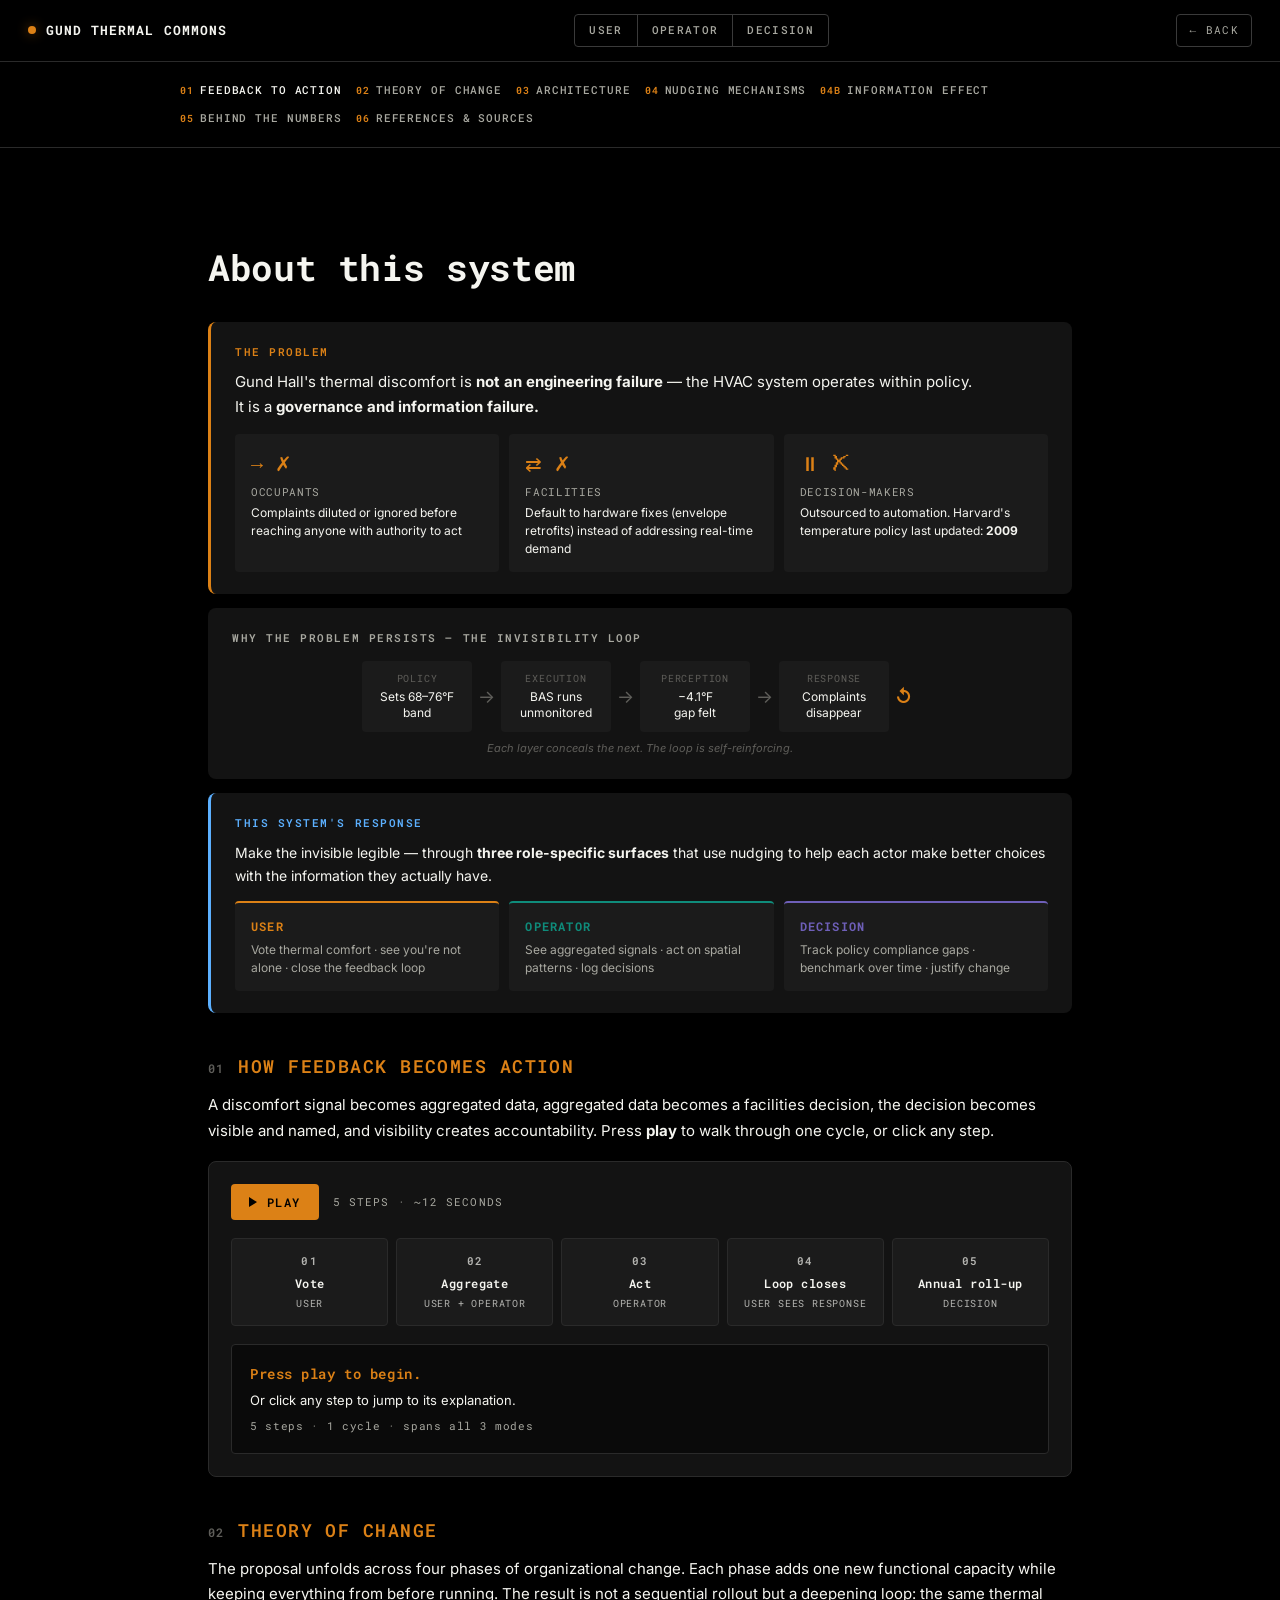
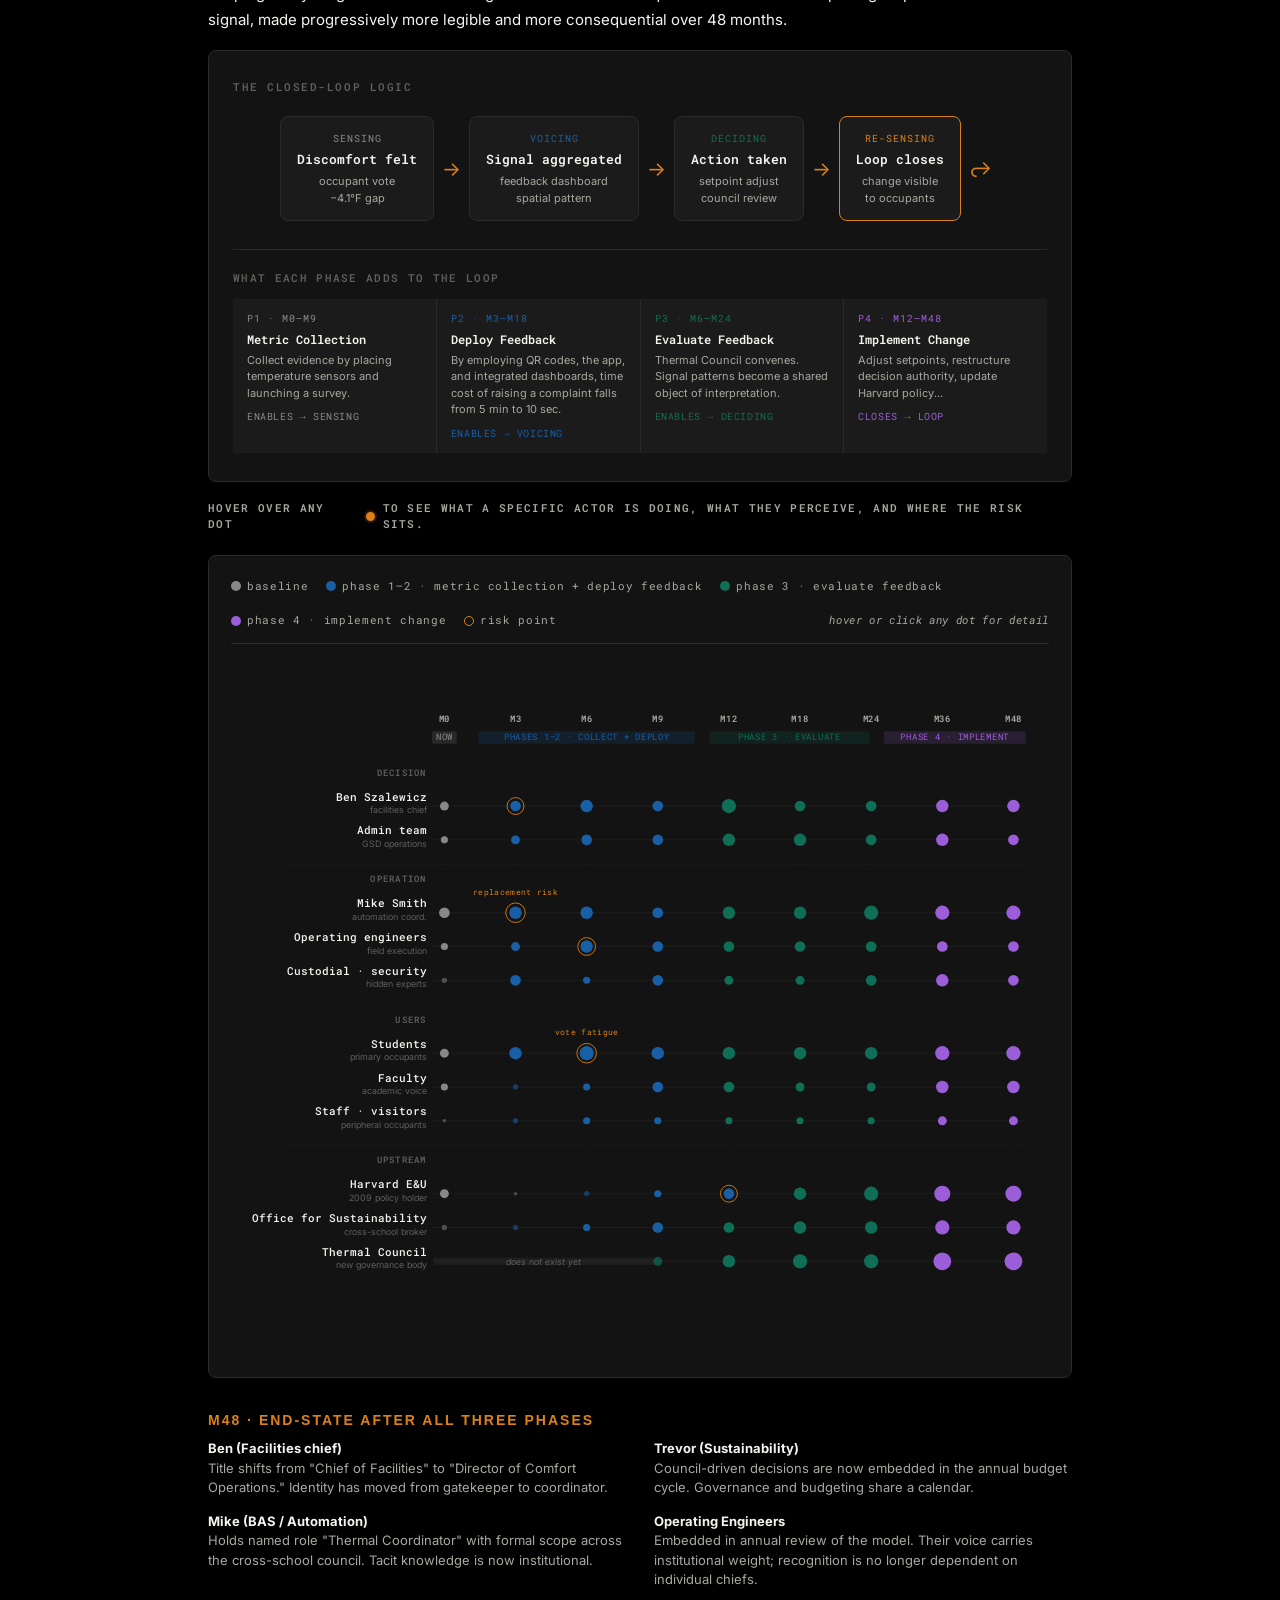
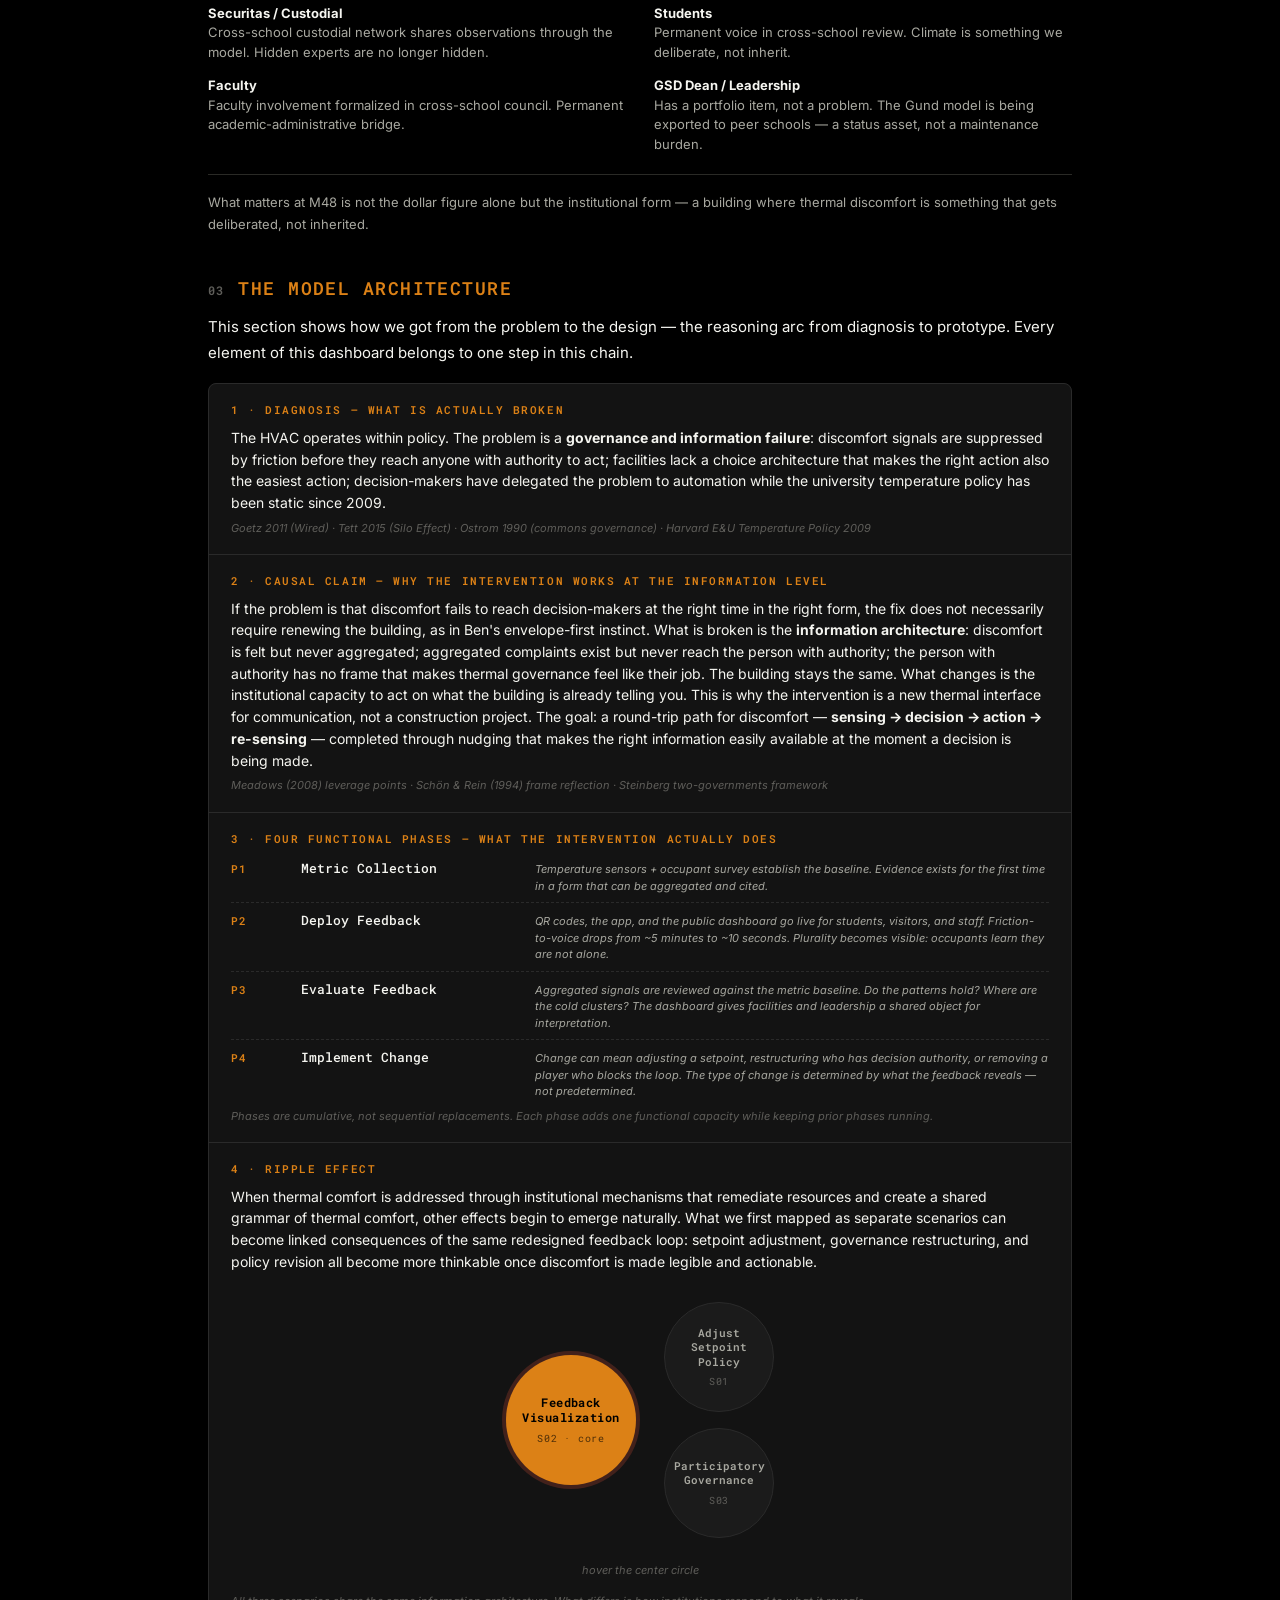
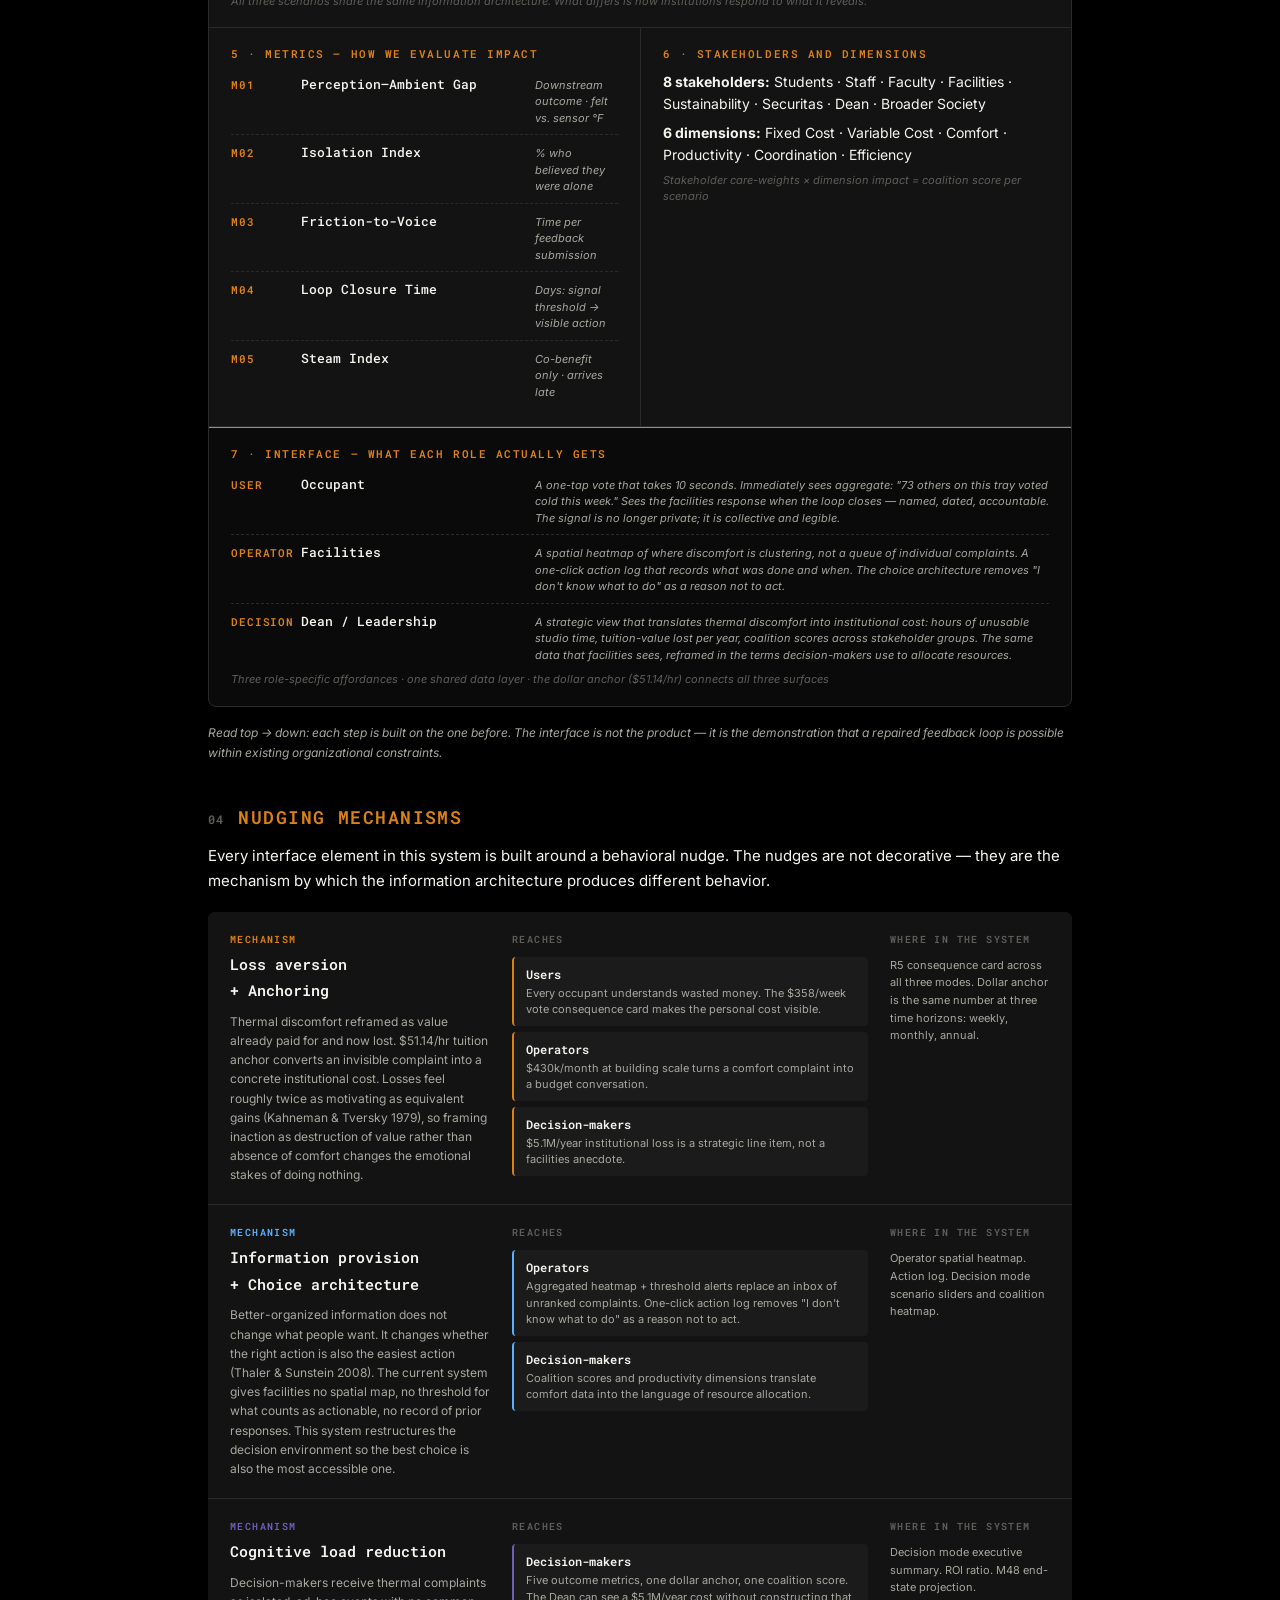
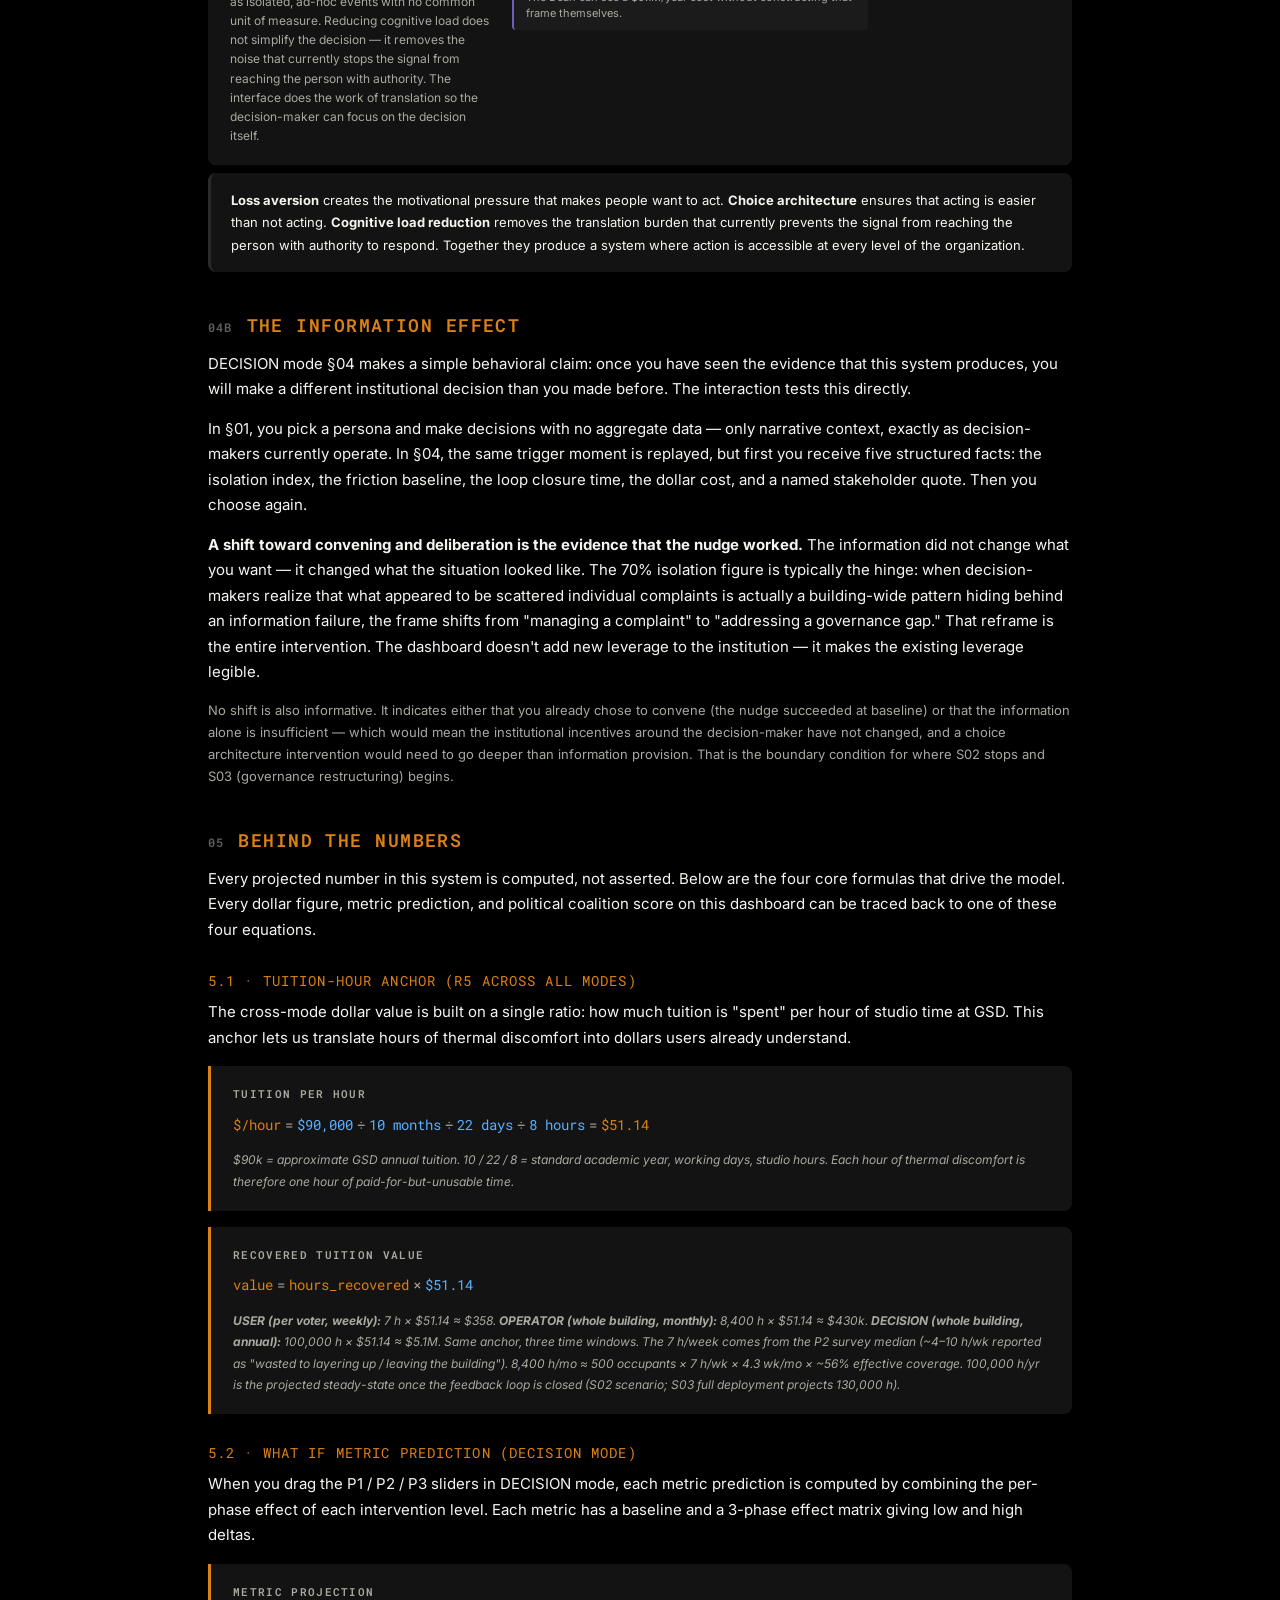
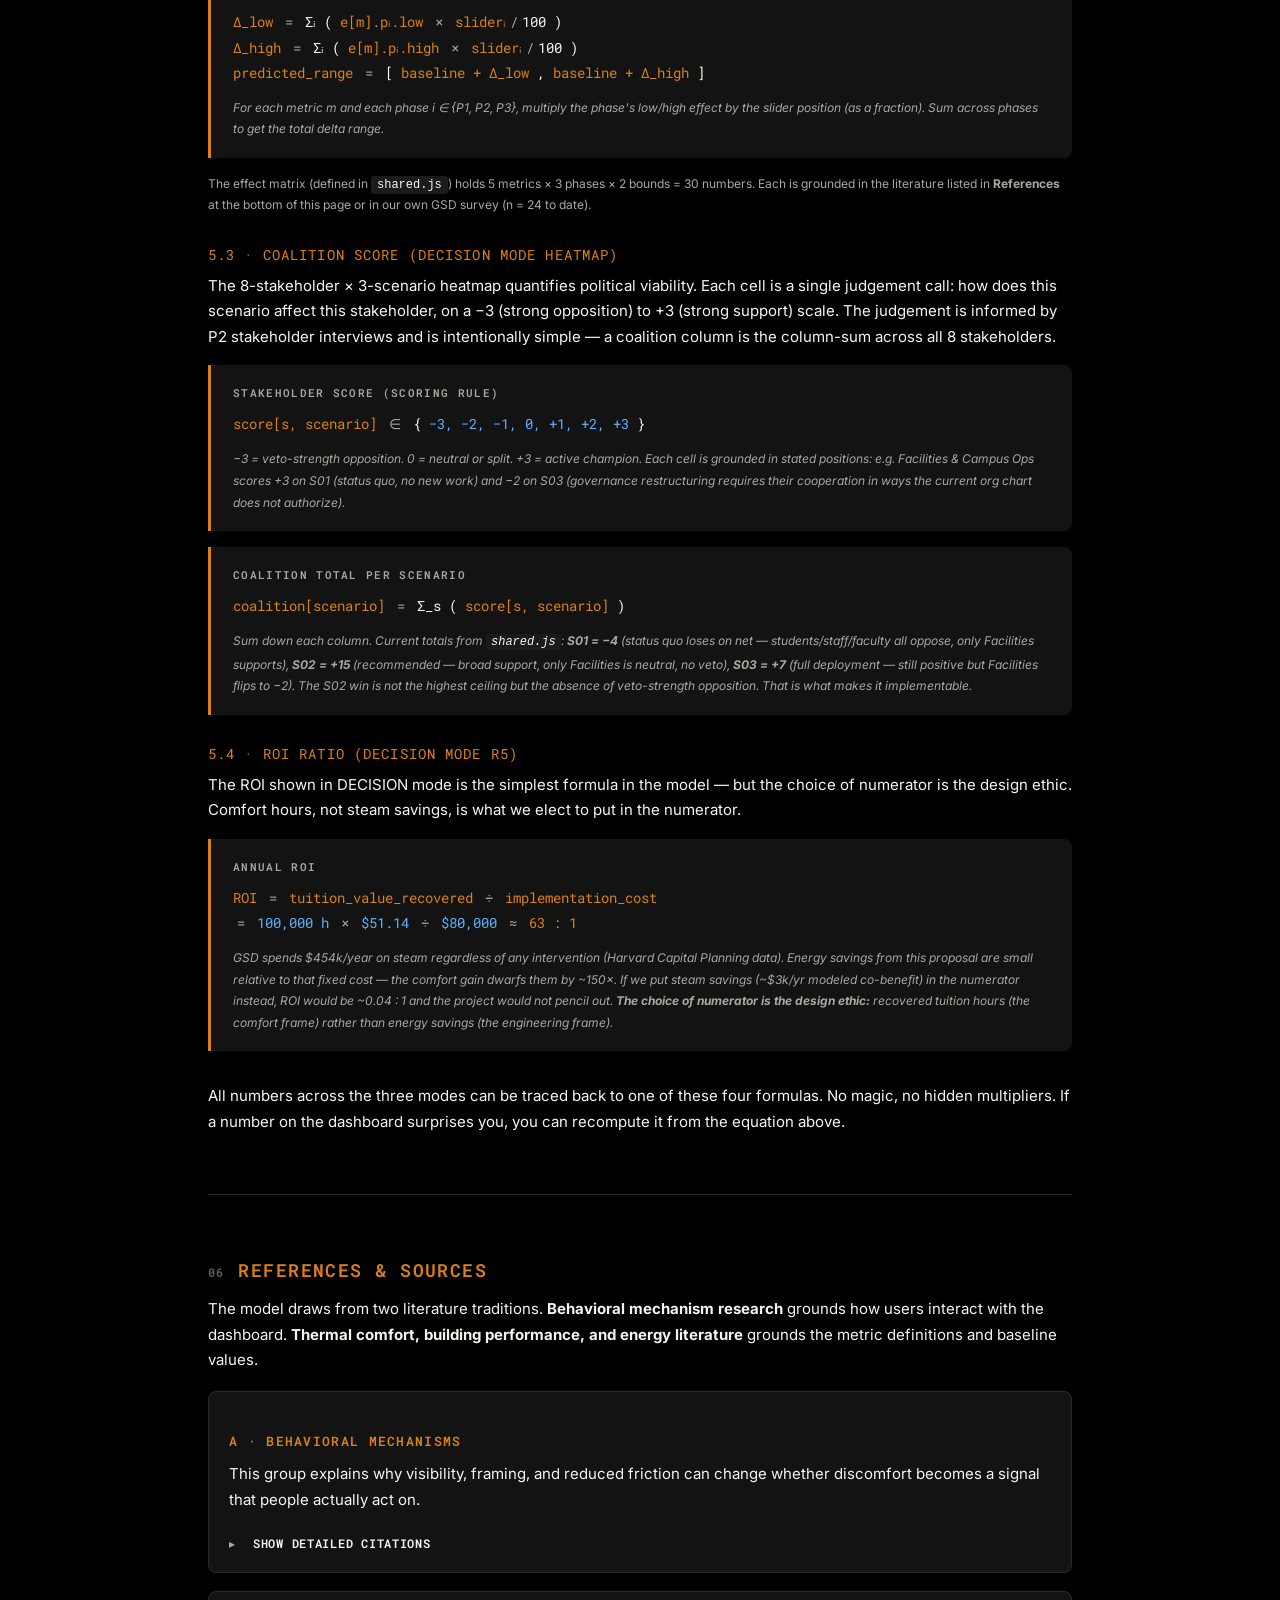
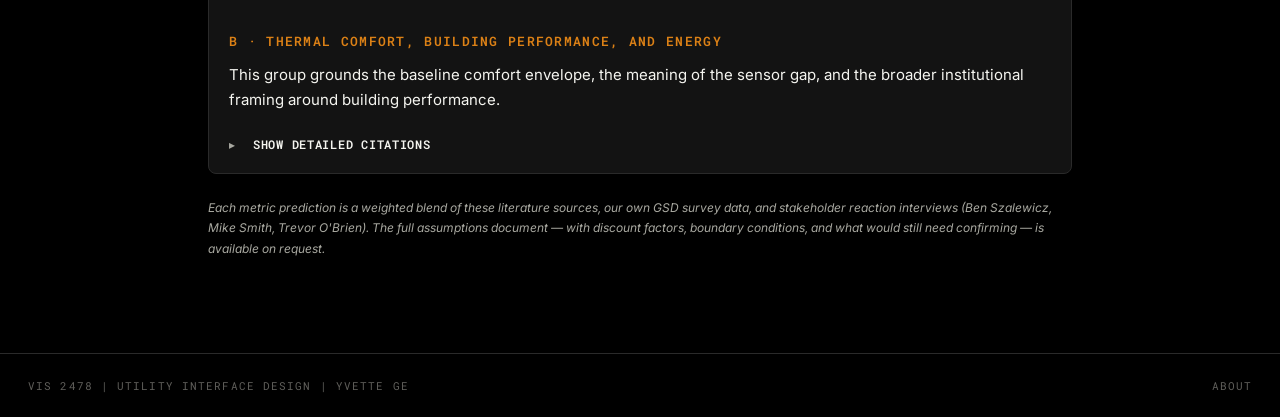
==== commit 7abc8d63: "Update thermalcomfort site content and interactions" ====
--- a/about.html
+++ b/about.html
@@ -236,10 +236,10 @@
   color: var(--brand-orange);
 }
 .arch-layer .arch-content {
-  font-family: var(--font-h);
-  font-weight: 500;
+  font-family: var(--font-body);
+  font-weight: 400;
   font-size: 14px;
-  letter-spacing: 0.01em;
+  letter-spacing: 0;
   line-height: 1.55;
   color: var(--text-hi);
   margin-bottom: 6px;
@@ -355,11 +355,18 @@
 
 /* ----- Theory of Change swimlane (interactive) ----- */
 .swim-wrap {
+  position: relative;
   background: var(--surface-1);
   border: 1px solid var(--line);
   border-radius: var(--r-md);
   padding: 22px;
   margin: 18px 0 8px;
+}
+.swim-main {
+  display: block;
+}
+.swim-chart {
+  min-width: 0;
 }
 .swim-legend {
   display: flex;
@@ -465,16 +472,25 @@
   fill: var(--text-low);
 }
 .swim-detail {
-  margin-top: 18px;
+  margin-top: 0;
+  width: min(360px, calc(100% - 44px));
   padding: 16px 18px;
   background: var(--surface-2);
   border-left: 2px solid var(--brand-orange);
   border-radius: 2px;
   min-height: 100px;
   transition: background 0.2s;
+  position: absolute;
+  right: 22px;
+  top: 92px;
+  z-index: 4;
+  box-shadow: 0 14px 36px rgba(0, 0, 0, 0.32);
+  opacity: 1;
 }
 .swim-detail.is-empty {
   border-left-color: var(--line);
+  opacity: 0;
+  pointer-events: none;
 }
 .swim-detail .sd-head {
   display: flex;
@@ -565,8 +581,8 @@
 .ref-item .applied {
   font-size: 12px;
   color: var(--text-mid);
-  font-family: var(--font-h);
-  letter-spacing: 0.02em;
+  font-family: var(--font-body);
+  letter-spacing: 0;
   line-height: 1.5;
   padding-left: 14px;
   border-left: 2px solid var(--brand-orange);
@@ -576,6 +592,71 @@
   .flow-steps { grid-template-columns: repeat(2, 1fr); }
   .ref-item { grid-template-columns: 1fr; gap: 8px; }
   .ref-item .applied { padding-left: 0; padding-top: 8px; border-left: none; border-top: 2px solid var(--brand-orange); }
+}
+
+@media (max-width: 1180px) {
+  .swim-detail {
+    position: static;
+    margin-top: 18px;
+    width: 100%;
+    box-shadow: none;
+    opacity: 1;
+  }
+  .swim-detail.is-empty { opacity: 1; }
+}
+
+/* ----- references section ----- */
+.refs-section {
+  margin-top: 60px;
+  padding-top: 22px;
+  border-top: 1px solid var(--line);
+}
+.refs-group {
+  margin-top: 18px;
+  padding: 18px 20px;
+  background: var(--surface-1);
+  border: 1px solid var(--line);
+  border-radius: var(--r-md);
+}
+.refs-group-summary {
+  margin: 0 0 10px;
+  font-size: 13px;
+  line-height: 1.6;
+  color: var(--text-mid);
+}
+.refs-subgroup {
+  margin-top: 8px;
+}
+.refs-subgroup > summary {
+  list-style: none;
+  cursor: pointer;
+  padding: 8px 0 2px;
+  display: flex;
+  align-items: center;
+  gap: 10px;
+  font-family: var(--font-h);
+  font-size: 11px;
+  letter-spacing: 0.08em;
+  text-transform: uppercase;
+  user-select: none;
+  color: var(--text-mid);
+  transition: color 0.2s;
+}
+.refs-subgroup > summary::-webkit-details-marker { display: none; }
+.refs-subgroup > summary:hover { color: var(--brand-orange); }
+.refs-toggle-icon {
+  font-size: 12px;
+  color: var(--text-mid);
+  transition: transform 0.2s;
+  display: inline-block;
+  width: 14px;
+}
+.refs-subgroup[open] .refs-toggle-icon { transform: rotate(90deg); }
+.refs-toggle-label {
+  font-weight: 600;
+  font-size: 12px;
+  color: var(--text-hi);
+  letter-spacing: 0.06em;
 }
 </style>
 </head>
@@ -592,13 +673,13 @@
 <nav class="toc-nav" aria-label="Section navigation">
   <div class="about-body" style="padding: 0;">
     <ul class="toc-list">
-      <li><a class="toc-item" href="#sec-01"><span class="toc-num">01</span><span class="toc-label">What is this</span></a></li>
-      <li><a class="toc-item" href="#sec-02"><span class="toc-num">02</span><span class="toc-label">Votes to action</span></a></li>
-      <li><a class="toc-item" href="#sec-03"><span class="toc-num">03</span><span class="toc-label">Theory of change</span></a></li>
-      <li><a class="toc-item" href="#sec-04"><span class="toc-num">04</span><span class="toc-label">Architecture</span></a></li>
-      <li><a class="toc-item" href="#sec-05"><span class="toc-num">05</span><span class="toc-label">Mechanisms</span></a></li>
-      <li><a class="toc-item" href="#sec-06"><span class="toc-num">06</span><span class="toc-label">Behind the numbers</span></a></li>
-      <li><a class="toc-item" href="#sec-07"><span class="toc-num">07</span><span class="toc-label">References</span></a></li>
+      <li><a class="toc-item" href="#sec-01"><span class="toc-num">01</span><span class="toc-label">Feedback to action</span></a></li>
+      <li><a class="toc-item" href="#sec-02"><span class="toc-num">02</span><span class="toc-label">Theory of change</span></a></li>
+      <li><a class="toc-item" href="#sec-03"><span class="toc-num">03</span><span class="toc-label">Architecture</span></a></li>
+      <li><a class="toc-item" href="#sec-04"><span class="toc-num">04</span><span class="toc-label">Nudging mechanisms</span></a></li>
+      <li><a class="toc-item" href="#sec-04b"><span class="toc-num">04b</span><span class="toc-label">Information effect</span></a></li>
+      <li><a class="toc-item" href="#sec-05"><span class="toc-num">05</span><span class="toc-label">Behind the numbers</span></a></li>
+      <li><a class="toc-item" href="#sec-06"><span class="toc-num">06</span><span class="toc-label">References &amp; sources</span></a></li>
     </ul>
   </div>
 </nav>
@@ -606,25 +687,89 @@
 <div class="about-body">
 
   <h1>About this system</h1>
-  <p class="lead">Gund Thermal Commons is a feedback-driven dashboard for thermal governance at Harvard GSD. One platform, three role-specific views, one shared data layer.</p>
+
+  <!-- BLOCK A: Diagnosis -->
+  <div style="margin: 28px 0 0; padding: 22px 24px; background: var(--surface-1); border-radius: var(--r-md); border-left: 3px solid var(--brand-orange);">
+    <div style="font-family: var(--font-h); font-size: 11px; font-weight: 600; letter-spacing: 0.14em; text-transform: uppercase; color: var(--brand-orange); margin-bottom: 10px;">The Problem</div>
+    <p style="margin: 0 0 14px; font-size: 15px; line-height: 1.65; color: var(--text-hi);">
+      Gund Hall's thermal discomfort is <strong>not an engineering failure</strong> — the HVAC system operates within policy.<br>
+      It is a <strong>governance and information failure.</strong>
+    </p>
+    <div style="display: grid; grid-template-columns: 1fr 1fr 1fr; gap: 10px; margin-top: 14px;">
+      <div style="background: var(--surface-2); padding: 14px 16px; border-radius: var(--r-sm);">
+        <div style="font-family: var(--font-display); font-size: 20px; color: var(--brand-orange); margin-bottom: 6px;">→ ✗</div>
+        <div style="font-family: var(--font-h); font-size: 11px; letter-spacing: 0.06em; color: var(--text-mid); margin-bottom: 4px; text-transform: uppercase;">Occupants</div>
+        <div style="font-size: 12px; color: var(--text-hi); line-height: 1.5;">Complaints diluted or ignored before reaching anyone with authority to act</div>
+      </div>
+      <div style="background: var(--surface-2); padding: 14px 16px; border-radius: var(--r-sm);">
+        <div style="font-family: var(--font-display); font-size: 20px; color: var(--brand-orange); margin-bottom: 6px;">⇄ ✗</div>
+        <div style="font-family: var(--font-h); font-size: 11px; letter-spacing: 0.06em; color: var(--text-mid); margin-bottom: 4px; text-transform: uppercase;">Facilities</div>
+        <div style="font-size: 12px; color: var(--text-hi); line-height: 1.5;">Default to hardware fixes (envelope retrofits) instead of addressing real-time demand</div>
+      </div>
+      <div style="background: var(--surface-2); padding: 14px 16px; border-radius: var(--r-sm);">
+        <div style="font-family: var(--font-display); font-size: 20px; color: var(--brand-orange); margin-bottom: 6px;">⏸ ✗</div>
+        <div style="font-family: var(--font-h); font-size: 11px; letter-spacing: 0.06em; color: var(--text-mid); margin-bottom: 4px; text-transform: uppercase;">Decision-Makers</div>
+        <div style="font-size: 12px; color: var(--text-hi); line-height: 1.5;">Outsourced to automation. Harvard's temperature policy last updated: <strong>2009</strong></div>
+      </div>
+    </div>
+  </div>
+
+  <!-- BLOCK B: Invisible Loop Diagram -->
+  <div style="margin: 14px 0 0; padding: 22px 24px; background: var(--surface-1); border-radius: var(--r-md);">
+    <div style="font-family: var(--font-h); font-size: 11px; font-weight: 600; letter-spacing: 0.14em; text-transform: uppercase; color: var(--text-mid); margin-bottom: 14px;">Why the problem persists — the invisibility loop</div>
+    <div style="display: flex; align-items: center; gap: 0; flex-wrap: wrap; justify-content: center;">
+      <div style="text-align:center; padding: 10px 14px; background: var(--surface-2); border-radius: var(--r-sm); min-width: 110px;">
+        <div style="font-family: var(--font-display); font-size: 10px; letter-spacing: 0.08em; color: var(--text-low); margin-bottom: 3px;">POLICY</div>
+        <div style="font-size: 12px; color: var(--text-hi); line-height: 1.4;">Sets 68–76°F<br>band</div>
+      </div>
+      <div style="font-size: 18px; color: var(--text-low); padding: 0 6px;">→</div>
+      <div style="text-align:center; padding: 10px 14px; background: var(--surface-2); border-radius: var(--r-sm); min-width: 110px;">
+        <div style="font-family: var(--font-display); font-size: 10px; letter-spacing: 0.08em; color: var(--text-low); margin-bottom: 3px;">EXECUTION</div>
+        <div style="font-size: 12px; color: var(--text-hi); line-height: 1.4;">BAS runs<br>unmonitored</div>
+      </div>
+      <div style="font-size: 18px; color: var(--text-low); padding: 0 6px;">→</div>
+      <div style="text-align:center; padding: 10px 14px; background: var(--surface-2); border-radius: var(--r-sm); min-width: 110px;">
+        <div style="font-family: var(--font-display); font-size: 10px; letter-spacing: 0.08em; color: var(--text-low); margin-bottom: 3px;">PERCEPTION</div>
+        <div style="font-size: 12px; color: var(--text-hi); line-height: 1.4;">−4.1°F<br>gap felt</div>
+      </div>
+      <div style="font-size: 18px; color: var(--text-low); padding: 0 6px;">→</div>
+      <div style="text-align:center; padding: 10px 14px; background: var(--surface-2); border-radius: var(--r-sm); min-width: 110px;">
+        <div style="font-family: var(--font-display); font-size: 10px; letter-spacing: 0.08em; color: var(--text-low); margin-bottom: 3px;">RESPONSE</div>
+        <div style="font-size: 12px; color: var(--text-hi); line-height: 1.4;">Complaints<br>disappear</div>
+      </div>
+      <div style="font-size: 18px; color: var(--brand-orange); padding: 0 6px; font-weight: bold;">↺</div>
+      <div style="font-size: 11px; color: var(--text-low); font-style: italic; text-align: center; width: 100%; margin-top: 8px;">Each layer conceals the next. The loop is self-reinforcing.</div>
+    </div>
+  </div>
+
+  <!-- BLOCK C: The Response -->
+  <div style="margin: 14px 0 28px; padding: 22px 24px; background: var(--surface-1); border-radius: var(--r-md); border-left: 3px solid #5CB0FF;">
+    <div style="font-family: var(--font-h); font-size: 11px; font-weight: 600; letter-spacing: 0.14em; text-transform: uppercase; color: #5CB0FF; margin-bottom: 10px;">This System's Response</div>
+    <p style="margin: 0 0 14px; font-size: 14px; line-height: 1.65; color: var(--text-hi);">
+      Make the invisible legible — through <strong>three role-specific surfaces</strong> that use nudging to help each actor make better choices with the information they actually have.
+    </p>
+    <div style="display: grid; grid-template-columns: 1fr 1fr 1fr; gap: 10px;">
+      <div style="background: var(--surface-2); padding: 14px 16px; border-radius: var(--r-sm); border-top: 2px solid var(--brand-orange);">
+        <div style="font-family: var(--font-h); font-size: 12px; font-weight: 700; letter-spacing: 0.10em; color: var(--brand-orange); margin-bottom: 6px;">USER</div>
+        <div style="font-size: 12px; color: var(--text-mid); line-height: 1.5;">Vote thermal comfort · see you're not alone · close the feedback loop</div>
+      </div>
+      <div style="background: var(--surface-2); padding: 14px 16px; border-radius: var(--r-sm); border-top: 2px solid var(--op-accent);">
+        <div style="font-family: var(--font-h); font-size: 12px; font-weight: 700; letter-spacing: 0.10em; color: var(--op-accent); margin-bottom: 6px;">OPERATOR</div>
+        <div style="font-size: 12px; color: var(--text-mid); line-height: 1.5;">See aggregated signals · act on spatial patterns · log decisions</div>
+      </div>
+      <div style="background: var(--surface-2); padding: 14px 16px; border-radius: var(--r-sm); border-top: 2px solid var(--dec-accent-2);">
+        <div style="font-family: var(--font-h); font-size: 12px; font-weight: 700; letter-spacing: 0.10em; color: var(--dec-accent-2); margin-bottom: 6px;">DECISION</div>
+        <div style="font-size: 12px; color: var(--text-mid); line-height: 1.5;">Track policy compliance gaps · benchmark over time · justify change</div>
+      </div>
+    </div>
+  </div>
 
   <!-- ============================================================
-       § 1 What is this?
+       § 1 How feedback becomes action  (interactive)
        ============================================================ -->
-  <h2 id="sec-01"><span class="num">01</span>What is this?</h2>
+  <h2 id="sec-01"><span class="num">01</span>How feedback becomes action</h2>
   <p>
-    Gund Hall has a thermal problem. Not because the HVAC is broken — it works fine. The problem is that <strong>occupants can't signal discomfort cheaply</strong>, <strong>facilities can't see aggregated discomfort</strong>, and <strong>decision-makers don't see thermal as a tuition-value issue</strong>. The feedback loop is broken at every layer.
-  </p>
-  <p>
-    This system makes the invisible legible. It uses three role-specific surfaces — USER, OPERATOR, and DECISION — to give each person what they need to act, while keeping all three views connected to the same underlying data.
-  </p>
-
-  <!-- ============================================================
-       § 2 How votes turn into action  (interactive)
-       ============================================================ -->
-  <h2 id="sec-02"><span class="num">02</span>How votes turn into action</h2>
-  <p>
-    A complaint becomes data, data becomes action, action becomes visible, visibility becomes accountability. Press <strong>play</strong> to walk through one cycle, or click any step.
+    A discomfort signal becomes aggregated data, aggregated data becomes a facilities decision, the decision becomes visible and named, and visibility creates accountability. Press <strong>play</strong> to walk through one cycle, or click any step.
   </p>
 
   <div class="flow-stage">
@@ -669,36 +814,135 @@
   </div>
 
   <!-- ============================================================
-       § 3 Theory of change  (NEW)
+       § 2 Theory of change
        ============================================================ -->
-  <h2 id="sec-03"><span class="num">03</span>Theory of change</h2>
+  <h2 id="sec-02"><span class="num">02</span>Theory of change</h2>
   <p>
-    The proposal is not a switch — it is a 48-month transition. Three phases of organizational change, ten actors, each moving at a different pace. <strong>Phases are cumulative interventions, not separate experiments:</strong> Phase 1 deploys Sensing; Phase 2 keeps Sensing running and adds Voicing; Phase 3 keeps both and adds Governing. Click any dot to see what that actor is doing at that moment, what they perceive, and where the risk sits.
+    The proposal unfolds across four phases of organizational change. Each phase adds one new functional capacity while keeping everything from before running. The result is not a sequential rollout but a deepening loop: the same thermal signal, made progressively more legible and more consequential over 48 months.
   </p>
 
+  <!-- Theory of Change diagram -->
+  <div style="background: var(--surface-1); border: 1px solid var(--line); border-radius: var(--r-md); padding: 28px 24px; margin: 18px 0;">
+
+    <!-- Top label -->
+    <div style="font-family: var(--font-h); font-size: 11px; font-weight: 600; letter-spacing: 0.14em; text-transform: uppercase; color: var(--text-low); margin-bottom: 20px;">The closed-loop logic</div>
+
+    <!-- Central loop row -->
+    <div style="display: flex; align-items: center; justify-content: center; gap: 0; flex-wrap: nowrap; margin-bottom: 28px;">
+
+      <!-- Step 1 -->
+      <div style="text-align: center; min-width: 100px;">
+        <div style="display: inline-flex; flex-direction: column; align-items: center; padding: 14px 16px; background: var(--surface-2); border-radius: var(--r-md); border: 1px solid var(--line);">
+          <div style="font-family: var(--font-display); font-size: 10px; letter-spacing: 0.10em; color: #888; margin-bottom: 4px;">SENSING</div>
+          <div style="font-family: var(--font-h); font-weight: 600; font-size: 13px; color: var(--text-hi);">Discomfort felt</div>
+          <div style="font-size: 11px; color: var(--text-mid); margin-top: 4px;">occupant vote<br>−4.1°F gap</div>
+        </div>
+      </div>
+
+      <div style="font-size: 20px; color: var(--brand-orange); padding: 0 8px; flex-shrink: 0;">→</div>
+
+      <!-- Step 2 -->
+      <div style="text-align: center; min-width: 100px;">
+        <div style="display: inline-flex; flex-direction: column; align-items: center; padding: 14px 16px; background: var(--surface-2); border-radius: var(--r-md); border: 1px solid var(--line);">
+          <div style="font-family: var(--font-display); font-size: 10px; letter-spacing: 0.10em; color: #185FA5; margin-bottom: 4px;">VOICING</div>
+          <div style="font-family: var(--font-h); font-weight: 600; font-size: 13px; color: var(--text-hi);">Signal aggregated</div>
+          <div style="font-size: 11px; color: var(--text-mid); margin-top: 4px;">feedback dashboard<br>spatial pattern</div>
+        </div>
+      </div>
+
+      <div style="font-size: 20px; color: var(--brand-orange); padding: 0 8px; flex-shrink: 0;">→</div>
+
+      <!-- Step 3 -->
+      <div style="text-align: center; min-width: 100px;">
+        <div style="display: inline-flex; flex-direction: column; align-items: center; padding: 14px 16px; background: var(--surface-2); border-radius: var(--r-md); border: 1px solid var(--line);">
+          <div style="font-family: var(--font-display); font-size: 10px; letter-spacing: 0.10em; color: #0F6E56; margin-bottom: 4px;">DECIDING</div>
+          <div style="font-family: var(--font-h); font-weight: 600; font-size: 13px; color: var(--text-hi);">Action taken</div>
+          <div style="font-size: 11px; color: var(--text-mid); margin-top: 4px;">setpoint adjust<br>council review</div>
+        </div>
+      </div>
+
+      <div style="font-size: 20px; color: var(--brand-orange); padding: 0 8px; flex-shrink: 0;">→</div>
+
+      <!-- Step 4 -->
+      <div style="text-align: center; min-width: 100px;">
+        <div style="display: inline-flex; flex-direction: column; align-items: center; padding: 14px 16px; background: var(--surface-2); border-radius: var(--r-md); border: 1px solid var(--line); border-color: var(--brand-orange);">
+          <div style="font-family: var(--font-display); font-size: 10px; letter-spacing: 0.10em; color: var(--brand-orange); margin-bottom: 4px;">RE-SENSING</div>
+          <div style="font-family: var(--font-h); font-weight: 600; font-size: 13px; color: var(--text-hi);">Loop closes</div>
+          <div style="font-size: 11px; color: var(--text-mid); margin-top: 4px;">change visible<br>to occupants</div>
+        </div>
+      </div>
+
+      <div style="font-size: 20px; color: var(--brand-orange); padding: 0 8px; flex-shrink: 0; transform: rotate(180deg);">↩</div>
+    </div>
+
+    <!-- What each phase adds -->
+    <div style="border-top: 1px solid var(--line); padding-top: 20px;">
+      <div style="font-family: var(--font-h); font-size: 11px; font-weight: 600; letter-spacing: 0.12em; text-transform: uppercase; color: var(--text-low); margin-bottom: 12px;">What each phase adds to the loop</div>
+      <div style="display: grid; grid-template-columns: repeat(4, 1fr); gap: 1px; background: var(--line); border-radius: var(--r-sm); overflow: hidden;">
+
+        <div style="background: var(--surface-2); padding: 12px 14px;">
+          <div style="font-family: var(--font-display); font-size: 10px; letter-spacing: 0.10em; color: #888; margin-bottom: 4px;">P1 · M0–M9</div>
+          <div style="font-family: var(--font-h); font-weight: 600; font-size: 12px; color: var(--text-hi); margin-bottom: 4px;">Metric Collection</div>
+          <div style="font-size: 11px; color: var(--text-mid); line-height: 1.5;">Collect evidence by placing temperature sensors and launching a survey.</div>
+          <div style="margin-top: 8px; font-family: var(--font-display); font-size: 10px; letter-spacing: 0.06em; color: #888; text-transform: uppercase;">Enables → Sensing</div>
+        </div>
+
+        <div style="background: var(--surface-2); padding: 12px 14px;">
+          <div style="font-family: var(--font-display); font-size: 10px; letter-spacing: 0.10em; color: #185FA5; margin-bottom: 4px;">P2 · M3–M18</div>
+          <div style="font-family: var(--font-h); font-weight: 600; font-size: 12px; color: var(--text-hi); margin-bottom: 4px;">Deploy Feedback</div>
+          <div style="font-size: 11px; color: var(--text-mid); line-height: 1.5;">By employing QR codes, the app, and integrated dashboards, time cost of raising a complaint falls from 5 min to 10 sec.</div>
+          <div style="margin-top: 8px; font-family: var(--font-display); font-size: 10px; letter-spacing: 0.06em; color: #185FA5; text-transform: uppercase;">Enables → Voicing</div>
+        </div>
+
+        <div style="background: var(--surface-2); padding: 12px 14px;">
+          <div style="font-family: var(--font-display); font-size: 10px; letter-spacing: 0.10em; color: #0F6E56; margin-bottom: 4px;">P3 · M6–M24</div>
+          <div style="font-family: var(--font-h); font-weight: 600; font-size: 12px; color: var(--text-hi); margin-bottom: 4px;">Evaluate Feedback</div>
+          <div style="font-size: 11px; color: var(--text-mid); line-height: 1.5;">Thermal Council convenes. Signal patterns become a shared object of interpretation.</div>
+          <div style="margin-top: 8px; font-family: var(--font-display); font-size: 10px; letter-spacing: 0.06em; color: #0F6E56; text-transform: uppercase;">Enables → Deciding</div>
+        </div>
+
+        <div style="background: var(--surface-2); padding: 12px 14px;">
+          <div style="font-family: var(--font-display); font-size: 10px; letter-spacing: 0.10em; color: #9C5DD8; margin-bottom: 4px;">P4 · M12–M48</div>
+          <div style="font-family: var(--font-h); font-weight: 600; font-size: 12px; color: var(--text-hi); margin-bottom: 4px;">Implement Change</div>
+          <div style="font-size: 11px; color: var(--text-mid); line-height: 1.5;">Adjust setpoints, restructure decision authority, update Harvard policy...</div>
+          <div style="margin-top: 8px; font-family: var(--font-display); font-size: 10px; letter-spacing: 0.06em; color: #9C5DD8; text-transform: uppercase;">Closes → Loop</div>
+        </div>
+
+      </div>
+    </div>
+  </div>
+
+  <div style="display: flex; align-items: center; gap: 8px; margin-bottom: 22px; font-family: var(--font-h); font-size: 11px; font-weight: 600; letter-spacing: 0.12em; text-transform: uppercase; color: var(--text-mid);">
+    Hover over any dot
+    <span style="display: inline-block; width: 9px; height: 9px; border-radius: 50%; background: var(--brand-orange); box-shadow: 0 0 0 2px rgba(220, 129, 22, 0.18);"></span>
+    to see what a specific actor is doing, what they perceive, and where the risk sits.
+  </div>
+
   <div class="swim-wrap">
-    <div class="swim-legend">
-      <span class="lg-item"><span class="lg-dot" style="background:#888"></span> baseline</span>
-      <span class="lg-item"><span class="lg-dot" style="background:#185FA5"></span> phase 1 · sensing only</span>
-      <span class="lg-item"><span class="lg-dot" style="background:#0F6E56"></span> phase 2 · sensing + voicing</span>
-      <span class="lg-item"><span class="lg-dot" style="background:#9C5DD8"></span> phase 3 · sensing + voicing + governing</span>
-      <span class="lg-item"><span class="lg-ring"></span> risk point</span>
-      <span class="lg-item" style="margin-left:auto; font-style:italic;">click any dot for detail</span>
-    </div>
-
-    <svg class="swim-svg" viewBox="0 0 920 760" role="img" aria-labelledby="swim-title swim-desc">
+    <div class="swim-main">
+      <div class="swim-chart">
+        <div class="swim-legend">
+          <span class="lg-item"><span class="lg-dot" style="background:#888"></span> baseline</span>
+          <span class="lg-item"><span class="lg-dot" style="background:#185FA5"></span> phase 1–2 · metric collection + deploy feedback</span>
+          <span class="lg-item"><span class="lg-dot" style="background:#0F6E56"></span> phase 3 · evaluate feedback</span>
+          <span class="lg-item"><span class="lg-dot" style="background:#9C5DD8"></span> phase 4 · implement change</span>
+          <span class="lg-item"><span class="lg-ring"></span> risk point</span>
+          <span class="lg-item" style="margin-left:auto; font-style:italic;">hover or click any dot for detail</span>
+        </div>
+
+        <svg class="swim-svg" viewBox="0 0 920 780" role="img" aria-labelledby="swim-title swim-desc">
       <title id="swim-title">Theory of change swimlane</title>
       <desc id="swim-desc">Ten stakeholder lanes mapped against a 48-month timeline showing actions, perceptions, and risk points across three phases of organizational change.</desc>
 
-      <line x1="240" y1="78" x2="240" y2="724" class="grid-line"/>
-      <line x1="320" y1="78" x2="320" y2="724" class="grid-line"/>
-      <line x1="400" y1="78" x2="400" y2="724" class="grid-line"/>
-      <line x1="480" y1="78" x2="480" y2="724" class="grid-line"/>
-      <line x1="560" y1="78" x2="560" y2="724" class="grid-line"/>
-      <line x1="640" y1="78" x2="640" y2="724" class="grid-line"/>
-      <line x1="720" y1="78" x2="720" y2="724" class="grid-line"/>
-      <line x1="800" y1="78" x2="800" y2="724" class="grid-line"/>
-      <line x1="880" y1="78" x2="880" y2="724" class="grid-line"/>
+      <line x1="240" y1="100" x2="240" y2="744" class="grid-line"/>
+      <line x1="320" y1="100" x2="320" y2="744" class="grid-line"/>
+      <line x1="400" y1="100" x2="400" y2="744" class="grid-line"/>
+      <line x1="480" y1="100" x2="480" y2="744" class="grid-line"/>
+      <line x1="560" y1="100" x2="560" y2="744" class="grid-line"/>
+      <line x1="640" y1="100" x2="640" y2="744" class="grid-line"/>
+      <line x1="720" y1="100" x2="720" y2="744" class="grid-line"/>
+      <line x1="800" y1="100" x2="800" y2="744" class="grid-line"/>
+      <line x1="880" y1="100" x2="880" y2="744" class="grid-line"/>
 
       <text class="timeline-label" x="240" y="68" text-anchor="middle">M0</text>
       <text class="timeline-label" x="320" y="68" text-anchor="middle">M3</text>
@@ -710,17 +954,18 @@
       <text class="timeline-label" x="800" y="68" text-anchor="middle">M36</text>
       <text class="timeline-label" x="880" y="68" text-anchor="middle">M48</text>
 
-      <rect x="226" y="86" width="28" height="14" rx="2" fill="#888" opacity="0.18"/>
-      <text class="phase-label" x="240" y="96" text-anchor="middle" fill="#888">now</text>
-
-      <rect x="278" y="86" width="244" height="14" rx="2" fill="#185FA5" opacity="0.16"/>
-      <text class="phase-label" x="400" y="96" text-anchor="middle" fill="#185FA5">phase 1 · sensing only</text>
-
-      <rect x="538" y="86" width="180" height="14" rx="2" fill="#0F6E56" opacity="0.16"/>
-      <text class="phase-label" x="628" y="96" text-anchor="middle" fill="#0F6E56">phase 2 · + voicing</text>
-
-      <rect x="734" y="86" width="160" height="14" rx="2" fill="#9C5DD8" opacity="0.16"/>
-      <text class="phase-label" x="814" y="96" text-anchor="middle" fill="#9C5DD8">phase 3 · + governing</text>
+      <!-- Phase bands: two rows to avoid overlap -->
+      <rect x="226" y="78" width="28" height="14" rx="2" fill="#888" opacity="0.18"/>
+      <text class="phase-label" x="240" y="88" text-anchor="middle" fill="#888">now</text>
+
+      <rect x="278" y="78" width="244" height="14" rx="2" fill="#185FA5" opacity="0.16"/>
+      <text class="phase-label" x="400" y="88" text-anchor="middle" fill="#185FA5">phases 1–2 · collect + deploy</text>
+
+      <rect x="538" y="78" width="180" height="14" rx="2" fill="#0F6E56" opacity="0.16"/>
+      <text class="phase-label" x="628" y="88" text-anchor="middle" fill="#0F6E56">phase 3 · evaluate</text>
+
+      <rect x="734" y="78" width="160" height="14" rx="2" fill="#9C5DD8" opacity="0.16"/>
+      <text class="phase-label" x="814" y="88" text-anchor="middle" fill="#9C5DD8">phase 4 · implement</text>
 
       <text class="group-label" x="220" y="128" text-anchor="end">DECISION</text>
 
@@ -882,10 +1127,12 @@
       <circle class="swim-dot" cx="800" cy="674" r="10" fill="#9C5DD8" data-actor="council" data-time="M36"/>
       <circle class="swim-dot" cx="880" cy="674" r="10" fill="#9C5DD8" data-actor="council" data-time="M48"/>
 
-    </svg>
-
-    <div class="swim-detail is-empty" id="swim-detail">
-      <div class="sd-empty">Click any dot above to read what that actor is doing at that moment, what they perceive, and what risks apply.</div>
+        </svg>
+      </div>
+
+      <div class="swim-detail is-empty" id="swim-detail">
+        <div class="sd-empty">Hover over any dot above to read what that actor is doing at that moment, what they perceive, and what risks apply.</div>
+      </div>
     </div>
   </div>
 
@@ -894,9 +1141,6 @@
        ============================================================ -->
   <div class="m48-summary">
     <h3 style="font-family: Rajdhani, sans-serif; font-weight: 600; letter-spacing: 2px; text-transform: uppercase; color: #DC8116; font-size: 14px; margin: 32px 0 8px;">M48 · End-state after all three phases</h3>
-    <p style="font-size: 14px; color: var(--text-mid); margin: 0 0 16px; font-style: italic;">
-      What the building looks like once Sensing, Voicing, and Governing have all been running long enough to become institutional muscle memory. Read top → bottom: each role has changed shape, not just task list.
-    </p>
     <div class="m48-grid" style="display: grid; grid-template-columns: 1fr 1fr; gap: 14px 28px; font-size: 13px; line-height: 1.5;">
       <div><strong style="color: #F5F5F0;">Ben (Facilities chief)</strong><br><span style="color: var(--text-mid);">Title shifts from "Chief of Facilities" to "Director of Comfort Operations." Identity has moved from gatekeeper to coordinator.</span></div>
       <div><strong style="color: #F5F5F0;">Trevor (Sustainability)</strong><br><span style="color: var(--text-mid);">Council-driven decisions are now embedded in the annual budget cycle. Governance and budgeting share a calendar.</span></div>
@@ -908,264 +1152,296 @@
       <div><strong style="color: #F5F5F0;">GSD Dean / Leadership</strong><br><span style="color: var(--text-mid);">Has a portfolio item, not a problem. The Gund model is being exported to peer schools — a status asset, not a maintenance burden.</span></div>
     </div>
     <p style="font-size: 13px; color: var(--text-mid); margin: 20px 0 0; padding-top: 16px; border-top: 1px solid #2a2a26;">
-      In dollar terms, this end-state lands at approximately <strong style="color: #F5F5F0;">130,000 comfort hours/yr (~$6.6M tuition value)</strong> against a ~$140k cumulative implementation cost — see DECISION mode §05 for the side-by-side. The dollar ROI is lower than Phase 2 alone; the institutional durability is the difference.
+      What matters at M48 is not the dollar figure alone but the institutional form — a building where thermal discomfort is something that gets deliberated, not inherited.
     </p>
   </div>
 
   <!-- ============================================================
-       § 4 The model architecture (renumbered from §3)
+       § 3 The model architecture
        ============================================================ -->
-  <h2 id="sec-04"><span class="num">04</span>The model architecture</h2>
+  <h2 id="sec-03"><span class="num">03</span>The model architecture</h2>
   <p>
-    Before getting into the mechanism-by-mechanism design, here is the whole project on one page. Seven layers, from diagnosis to interface — every mode, metric, and mechanism on the dashboard belongs to one of these layers.
+    This section shows how we got from the problem to the design — the reasoning arc from diagnosis to prototype. Every element of this dashboard belongs to one step in this chain.
   </p>
 
   <div class="arch-diagram">
+
     <div class="arch-layer">
-      <div class="arch-title">Diagnosis (what is broken)</div>
-      <div class="arch-content">Broken feedback loop · Information asymmetry · Invisible commons</div>
-      <div class="arch-source">Goetz 2011 (Wired) · Tett 2015 (Silo Effect) · Ostrom 1990 (commons governance)</div>
+      <div class="arch-title">1 · Diagnosis — what is actually broken</div>
+      <div class="arch-content">The HVAC operates within policy. The problem is a <strong>governance and information failure</strong>: discomfort signals are suppressed by friction before they reach anyone with authority to act; facilities lack a choice architecture that makes the right action also the easiest action; decision-makers have delegated the problem to automation while the university temperature policy has been static since 2009.</div>
+      <div class="arch-source">Goetz 2011 (Wired) · Tett 2015 (Silo Effect) · Ostrom 1990 (commons governance) · Harvard E&amp;U Temperature Policy 2009</div>
     </div>
 
     <div class="arch-layer">
-      <div class="arch-title">Behavioral mechanisms (what we use to repair)</div>
-      <div class="arch-content">Visible plurality · Friction reduction · Social norms (desc + presc) · Loss aversion + Anchoring</div>
-      <div class="arch-source">Prentice &amp; Miller 1993 · Thaler &amp; Sunstein 2008 · Cialdini, Reno &amp; Kallgren 1990 · Kahneman &amp; Tversky 1979 · Tversky &amp; Kahneman 1974 · Thaler 1985</div>
+      <div class="arch-title">2 · Causal claim — why the intervention works at the information level</div>
+      <div class="arch-content">If the problem is that discomfort fails to reach decision-makers at the right time in the right form, the fix does not necessarily require renewing the building, as in Ben's envelope-first instinct. What is broken is the <strong>information architecture</strong>: discomfort is felt but never aggregated; aggregated complaints exist but never reach the person with authority; the person with authority has no frame that makes thermal governance feel like their job. The building stays the same. What changes is the institutional capacity to act on what the building is already telling you. This is why the intervention is a new thermal interface for communication, not a construction project. The goal: a round-trip path for discomfort — <strong>sensing → decision → action → re-sensing</strong> — completed through nudging that makes the right information easily available at the moment a decision is being made.</div>
+      <div class="arch-source">Meadows (2008) leverage points · Schön &amp; Rein (1994) frame reflection · Steinberg two-governments framework</div>
     </div>
 
     <div class="arch-layer">
-      <div class="arch-title">Phases (cumulative — each phase keeps everything from the prior one)</div>
+      <div class="arch-title">3 · Four functional phases — what the intervention actually does</div>
       <div class="arch-list">
         <div class="arch-list-row">
-          <span class="arch-tag">P1</span><span class="arch-name">Sensing only</span>
-          <span class="arch-detail">Intervention 01 (public temperature stations). Data exists where people can see it. Months 0–9.</span>
+          <span class="arch-tag">P1</span><span class="arch-name">Metric Collection</span>
+          <span class="arch-detail">Temperature sensors + occupant survey establish the baseline. Evidence exists for the first time in a form that can be aggregated and cited.</span>
         </div>
         <div class="arch-list-row">
-          <span class="arch-tag">P2</span><span class="arch-name">Sensing + Voicing</span>
-          <span class="arch-detail">Adds Intervention 02 (QR vote + dashboard). Sensing keeps running. Friction drops, plurality becomes visible. Months 9–24. <strong>This is S 02 (recommended).</strong></span>
+          <span class="arch-tag">P2</span><span class="arch-name">Deploy Feedback</span>
+          <span class="arch-detail">QR codes, the app, and the public dashboard go live for students, visitors, and staff. Friction-to-voice drops from ~5 minutes to ~10 seconds. Plurality becomes visible: occupants learn they are not alone.</span>
         </div>
         <div class="arch-list-row">
-          <span class="arch-tag">P3</span><span class="arch-name">Sensing + Voicing + Governing</span>
-          <span class="arch-detail">Adds Intervention 03 (Thermal Council + RCT). The two prior layers keep running. Months 24–48. <strong>This is S 03 (full deployment).</strong></span>
-        </div>
-      </div>
-      <div class="arch-source">data visible → feelings get voiced → governance picks up the signal · each phase is a deeper layer of feedback, not a replacement</div>
-    </div>
-
-    <div class="arch-layer">
-      <div class="arch-title">Scenarios</div>
-      <div class="arch-content">S01 Setpoint Policy · ★ S02 Feedback Visualization · S03 Participatory Governance</div>
-      <div class="arch-source">contrast (low impact) · recommended (high coalition score) · contrast (high risk)</div>
-    </div>
-
-    <div class="arch-layer">
-      <div class="arch-title">Metrics (how we evaluate)</div>
-      <div class="arch-list">
+          <span class="arch-tag">P3</span><span class="arch-name">Evaluate Feedback</span>
+          <span class="arch-detail">Aggregated signals are reviewed against the metric baseline. Do the patterns hold? Where are the cold clusters? The dashboard gives facilities and leadership a shared object for interpretation.</span>
+        </div>
         <div class="arch-list-row">
-          <span class="arch-tag">M01</span><span class="arch-name">Perception–Ambient Gap</span>
-          <span class="arch-detail">Mean (felt temperature) − (sensor temperature) in °F · downstream outcome</span>
-        </div>
-        <div class="arch-list-row">
-          <span class="arch-tag">M02</span><span class="arch-name">Isolation Index</span>
-          <span class="arch-detail">% of voters who, before voting, believed they were the only one feeling discomfort · Visible plurality</span>
-        </div>
-        <div class="arch-list-row">
-          <span class="arch-tag">M03</span><span class="arch-name">Friction-to-Voice</span>
-          <span class="arch-detail">Time + actions required for one comfort feedback submission · Friction reduction</span>
-        </div>
-        <div class="arch-list-row">
-          <span class="arch-tag">M04</span><span class="arch-name">Loop Closure Time</span>
-          <span class="arch-detail">Days from aggregated vote signal crossing threshold → facilities action visible · Social norms</span>
-        </div>
-        <div class="arch-list-row">
-          <span class="arch-tag">M05</span><span class="arch-name">Steam Index</span>
-          <span class="arch-detail">Annual steam consumption ratio · co-benefit, not the goal</span>
-        </div>
-      </div>
+          <span class="arch-tag">P4</span><span class="arch-name">Implement Change</span>
+          <span class="arch-detail">Change can mean adjusting a setpoint, restructuring who has decision authority, or removing a player who blocks the loop. The type of change is determined by what the feedback reveals — not predetermined.</span>
+        </div>
+      </div>
+      <div class="arch-source">Phases are cumulative, not sequential replacements. Each phase adds one functional capacity while keeping prior phases running.</div>
+    </div>
+
+    <div class="arch-layer" id="ripple-layer">
+      <div class="arch-title">4 · Ripple effect</div>
+      <div class="arch-content" style="margin-bottom: 18px;">When thermal comfort is addressed through institutional mechanisms that remediate resources and create a shared grammar of thermal comfort, other effects begin to emerge naturally. What we first mapped as separate scenarios can become linked consequences of the same redesigned feedback loop: setpoint adjustment, governance restructuring, and policy revision all become more thinkable once discomfort is made legible and actionable.</div>
+
+      <!-- Interactive ripple diagram -->
+      <div id="ripple-diagram" style="position: relative; display: flex; align-items: center; justify-content: center; gap: 28px; padding: 12px 0; flex-wrap: wrap;">
+
+        <!-- Central circle: Feedback Visualization (always highlighted) -->
+        <div id="ripple-center" style="position: relative; cursor: pointer; user-select: none;" onmouseenter="rippleHover(true)" onmouseleave="rippleHover(false)">
+          <div style="width: 130px; height: 130px; border-radius: 50%; background: var(--brand-orange); display: flex; flex-direction: column; align-items: center; justify-content: center; padding: 12px; text-align: center; box-shadow: 0 0 0 4px rgba(255,90,60,0.2);">
+            <div style="font-family: var(--font-h); font-weight: 700; font-size: 12px; letter-spacing: 0.04em; color: #000; line-height: 1.3;">Feedback<br>Visualization</div>
+            <div style="font-family: var(--font-display); font-size: 10px; letter-spacing: 0.08em; color: rgba(0,0,0,0.65); margin-top: 5px;">S02 · core</div>
+          </div>
+        </div>
+
+        <!-- Right side: two satellite circles -->
+        <div style="display: flex; flex-direction: column; gap: 16px;">
+
+          <div id="ripple-s01" style="width: 110px; height: 110px; border-radius: 50%; background: var(--surface-2); border: 1.5px solid var(--line); display: flex; flex-direction: column; align-items: center; justify-content: center; padding: 10px; text-align: center; transition: background 0.35s, border-color 0.35s, box-shadow 0.35s;">
+            <div style="font-family: var(--font-h); font-weight: 600; font-size: 11px; color: var(--text-mid); line-height: 1.3; transition: color 0.35s;">Adjust Setpoint<br>Policy</div>
+            <div style="font-family: var(--font-display); font-size: 10px; letter-spacing: 0.08em; color: var(--text-low); margin-top: 5px; transition: color 0.35s;">S01</div>
+          </div>
+
+          <div id="ripple-s03" style="width: 110px; height: 110px; border-radius: 50%; background: var(--surface-2); border: 1.5px solid var(--line); display: flex; flex-direction: column; align-items: center; justify-content: center; padding: 10px; text-align: center; transition: background 0.35s, border-color 0.35s, box-shadow 0.35s;">
+            <div style="font-family: var(--font-h); font-weight: 600; font-size: 11px; color: var(--text-mid); line-height: 1.3; transition: color 0.35s;">Participatory<br>Governance</div>
+            <div style="font-family: var(--font-display); font-size: 10px; letter-spacing: 0.08em; color: var(--text-low); margin-top: 5px; transition: color 0.35s;">S03</div>
+          </div>
+
+        </div>
+
+      </div>
+
+      <div id="ripple-hint" style="margin-top: 12px; font-size: 11px; color: var(--text-low); font-style: italic; text-align: center; transition: opacity 0.3s;">hover the center circle</div>
+
+      <script>
+        function rippleHover(on) {
+          const s01 = document.getElementById('ripple-s01');
+          const s03 = document.getElementById('ripple-s03');
+          const hint = document.getElementById('ripple-hint');
+          if (on) {
+            s01.style.background = 'rgba(255,90,60,0.12)';
+            s01.style.borderColor = 'var(--brand-orange)';
+            s01.style.boxShadow = '0 0 0 3px rgba(255,90,60,0.15)';
+            s01.querySelector('div').style.color = 'var(--text-hi)';
+            s03.style.background = 'rgba(255,90,60,0.12)';
+            s03.style.borderColor = 'var(--brand-orange)';
+            s03.style.boxShadow = '0 0 0 3px rgba(255,90,60,0.15)';
+            s03.querySelector('div').style.color = 'var(--text-hi)';
+            hint.style.opacity = '0';
+          } else {
+            s01.style.background = 'var(--surface-2)';
+            s01.style.borderColor = 'var(--line)';
+            s01.style.boxShadow = 'none';
+            s01.querySelector('div').style.color = 'var(--text-mid)';
+            s03.style.background = 'var(--surface-2)';
+            s03.style.borderColor = 'var(--line)';
+            s03.style.boxShadow = 'none';
+            s03.querySelector('div').style.color = 'var(--text-mid)';
+            hint.style.opacity = '1';
+          }
+        }
+      </script>
+
+      <div class="arch-source" style="margin-top: 14px;">All three scenarios share the same information architecture. What differs is how institutions respond to what it reveals.</div>
     </div>
 
     <div class="arch-row-pair">
       <div class="arch-layer arch-half">
-        <div class="arch-title">Stakeholders (8)</div>
-        <div class="arch-content">Students · Staff · Faculty · Facilities · Sustainability · Securitas · Dean · Broader Society</div>
+        <div class="arch-title">5 · Metrics — how we evaluate impact</div>
+        <div class="arch-list" style="margin-top:8px;">
+          <div class="arch-list-row"><span class="arch-tag">M01</span><span class="arch-name">Perception–Ambient Gap</span><span class="arch-detail">Downstream outcome · felt vs. sensor °F</span></div>
+          <div class="arch-list-row"><span class="arch-tag">M02</span><span class="arch-name">Isolation Index</span><span class="arch-detail">% who believed they were alone</span></div>
+          <div class="arch-list-row"><span class="arch-tag">M03</span><span class="arch-name">Friction-to-Voice</span><span class="arch-detail">Time per feedback submission</span></div>
+          <div class="arch-list-row"><span class="arch-tag">M04</span><span class="arch-name">Loop Closure Time</span><span class="arch-detail">Days: signal threshold → visible action</span></div>
+          <div class="arch-list-row"><span class="arch-tag">M05</span><span class="arch-name">Steam Index</span><span class="arch-detail">Co-benefit only · arrives late</span></div>
+        </div>
       </div>
       <div class="arch-layer arch-half">
-        <div class="arch-title">Dimensions (what stakeholders care about)</div>
-        <div class="arch-content">Fixed Cost · Variable Cost · Comfort · Productivity · Coordination · Efficiency</div>
-        <div class="arch-source">decision-maker's strategic frame · stakeholder care-weights × dimension impact = coalition score · Fixed Cost baseline = GSD's existing $454k/yr steam spend (Harvard Capital Planning Office), not zero</div>
+        <div class="arch-title">6 · Stakeholders and dimensions</div>
+        <div class="arch-content" style="margin-top:8px;"><strong>8 stakeholders:</strong> Students · Staff · Faculty · Facilities · Sustainability · Securitas · Dean · Broader Society</div>
+        <div class="arch-content" style="margin-top:8px;"><strong>6 dimensions:</strong> Fixed Cost · Variable Cost · Comfort · Productivity · Coordination · Efficiency</div>
+        <div class="arch-source">Stakeholder care-weights × dimension impact = coalition score per scenario</div>
       </div>
     </div>
 
     <div class="arch-layer arch-final">
-      <div class="arch-title">Interface (the v6 product)</div>
-      <div class="arch-content">USER mode (occupant) · OPERATOR mode (Facilities) · DECISION mode (Dean)</div>
-      <div class="arch-source">role-specific affordances · shared data layer · cross-mode $-anchor pressure transfer</div>
-    </div>
+      <div class="arch-title">7 · Interface — what each role actually gets</div>
+      <div class="arch-list" style="margin-top:8px;">
+        <div class="arch-list-row">
+          <span class="arch-tag">USER</span><span class="arch-name">Occupant</span>
+          <span class="arch-detail">A one-tap vote that takes 10 seconds. Immediately sees aggregate: "73 others on this tray voted cold this week." Sees the facilities response when the loop closes — named, dated, accountable. The signal is no longer private; it is collective and legible.</span>
+        </div>
+        <div class="arch-list-row">
+          <span class="arch-tag">OPERATOR</span><span class="arch-name">Facilities</span>
+          <span class="arch-detail">A spatial heatmap of where discomfort is clustering, not a queue of individual complaints. A one-click action log that records what was done and when. The choice architecture removes "I don't know what to do" as a reason not to act.</span>
+        </div>
+        <div class="arch-list-row">
+          <span class="arch-tag">DECISION</span><span class="arch-name">Dean / Leadership</span>
+          <span class="arch-detail">A strategic view that translates thermal discomfort into institutional cost: hours of unusable studio time, tuition-value lost per year, coalition scores across stakeholder groups. The same data that facilities sees, reframed in the terms decision-makers use to allocate resources.</span>
+        </div>
+      </div>
+      <div class="arch-source">Three role-specific affordances · one shared data layer · the dollar anchor ($51.14/hr) connects all three surfaces</div>
+    </div>
+
   </div>
 
-  <p style="font-size: 12px; color: var(--text-mid); font-style: italic;">
-    Read top → down: each layer is built on the one above. The Interface (v6) is where all six prior layers become things you can click. The next sections drill into how each layer works.
+  <p style="font-size: 12px; color: var(--text-mid); font-style: italic; margin-top: 16px;">
+    Read top → down: each step is built on the one before. The interface is not the product — it is the demonstration that a repaired feedback loop is possible within existing organizational constraints.
   </p>
 
   <!-- ============================================================
-       § 5 The mechanisms  (renumbered from §4)
+       § 5 Nudging mechanisms
        ============================================================ -->
-  <h2 id="sec-05"><span class="num">05</span>The mechanisms</h2>
+  <h2 id="sec-04"><span class="num">04</span>Nudging mechanisms</h2>
   <p>
-    Every interface element in this system is designed around a small set of behavioral mechanisms. The diagram below shows how four mechanisms drive specific design components, which in turn move five metrics. The metrics form a causal chain: M02 → M03 → M04 → M01.
+    Every interface element in this system is built around a behavioral nudge. The nudges are not decorative — they are the mechanism by which the information architecture produces different behavior.
   </p>
 
-  <div class="mech-diagram">
-    <svg viewBox="0 0 880 480" xmlns="http://www.w3.org/2000/svg">
-      <defs>
-        <marker id="arr" viewBox="0 0 10 10" refX="9" refY="5" markerWidth="6" markerHeight="6" orient="auto">
-          <path d="M0 0 L10 5 L0 10 Z" fill="#DC8116"/>
-        </marker>
-        <marker id="arr-dim" viewBox="0 0 10 10" refX="9" refY="5" markerWidth="5" markerHeight="5" orient="auto">
-          <path d="M0 0 L10 5 L0 10 Z" fill="#5F5E5A"/>
-        </marker>
-      </defs>
-
-      <!-- column headers -->
-      <text x="120" y="28" text-anchor="middle" font-family="Rajdhani" font-weight="600" font-size="13" fill="#A8A8A0" letter-spacing="2">MECHANISM</text>
-      <text x="440" y="28" text-anchor="middle" font-family="Rajdhani" font-weight="600" font-size="13" fill="#A8A8A0" letter-spacing="2">DESIGN COMPONENT</text>
-      <text x="760" y="28" text-anchor="middle" font-family="Rajdhani" font-weight="600" font-size="13" fill="#A8A8A0" letter-spacing="2">METRIC AFFECTED</text>
-
-      <!-- mechanism 1: Visible plurality -->
-      <rect x="20" y="55" width="200" height="80" rx="8" fill="#1B1B1B" stroke="#2E47CC" stroke-width="1.5"/>
-      <text x="120" y="80" text-anchor="middle" font-family="Rajdhani" font-weight="600" font-size="14" fill="#F5F5F0">Visible plurality</text>
-      <text x="120" y="100" text-anchor="middle" font-family="Inter" font-size="11" fill="#A8A8A0">"you're not alone"</text>
-      <text x="120" y="120" text-anchor="middle" font-family="Inter" font-size="10" fill="#5CB0FF" font-style="italic">Prentice &amp; Miller 1993</text>
-
-      <!-- mechanism 2: Friction reduction -->
-      <rect x="20" y="155" width="200" height="80" rx="8" fill="#1B1B1B" stroke="#2E47CC" stroke-width="1.5"/>
-      <text x="120" y="180" text-anchor="middle" font-family="Rajdhani" font-weight="600" font-size="14" fill="#F5F5F0">Friction reduction</text>
-      <text x="120" y="200" text-anchor="middle" font-family="Inter" font-size="11" fill="#A8A8A0">5 min → ~10 sec</text>
-      <text x="120" y="220" text-anchor="middle" font-family="Inter" font-size="10" fill="#5CB0FF" font-style="italic">Thaler &amp; Sunstein 2008</text>
-
-      <!-- mechanism 3: Social norms -->
-      <rect x="20" y="255" width="200" height="80" rx="8" fill="#1B1B1B" stroke="#2E47CC" stroke-width="1.5"/>
-      <text x="120" y="280" text-anchor="middle" font-family="Rajdhani" font-weight="600" font-size="14" fill="#F5F5F0">Social norms</text>
-      <text x="120" y="300" text-anchor="middle" font-family="Inter" font-size="11" fill="#A8A8A0">descriptive + prescriptive</text>
-      <text x="120" y="320" text-anchor="middle" font-family="Inter" font-size="10" fill="#5CB0FF" font-style="italic">Cialdini et al. 1990</text>
-
-      <!-- mechanism 4: Loss aversion + Anchoring -->
-      <rect x="20" y="370" width="200" height="80" rx="8" fill="#1B1B1B" stroke="#DC8116" stroke-width="1.5"/>
-      <text x="120" y="395" text-anchor="middle" font-family="Rajdhani" font-weight="600" font-size="14" fill="#F5F5F0">Loss aversion +</text>
-      <text x="120" y="411" text-anchor="middle" font-family="Rajdhani" font-weight="600" font-size="14" fill="#F5F5F0">Anchoring</text>
-      <text x="120" y="430" text-anchor="middle" font-family="Inter" font-size="11" fill="#A8A8A0">tuition $ as anchor</text>
-      <text x="120" y="445" text-anchor="middle" font-family="Inter" font-size="10" fill="#5CB0FF" font-style="italic">Kahneman &amp; Tversky 1979</text>
-
-      <!-- design components (middle column) -->
-      <rect x="340" y="60" width="200" height="50" rx="6" fill="#0A0A0A" stroke="#2A2A2A"/>
-      <text x="440" y="82" text-anchor="middle" font-family="Inter" font-size="12" fill="#F5F5F0">Aggregate readout</text>
-      <text x="440" y="98" text-anchor="middle" font-family="Inter" font-size="10" fill="#A8A8A0">"8 of 12 felt the same"</text>
-
-      <rect x="340" y="125" width="200" height="50" rx="6" fill="#0A0A0A" stroke="#2A2A2A"/>
-      <text x="440" y="147" text-anchor="middle" font-family="Inter" font-size="12" fill="#F5F5F0">5-tier vote button</text>
-      <text x="440" y="163" text-anchor="middle" font-family="Inter" font-size="10" fill="#A8A8A0">one tap, no form</text>
-
-      <rect x="340" y="190" width="200" height="50" rx="6" fill="#0A0A0A" stroke="#2A2A2A"/>
-      <text x="440" y="212" text-anchor="middle" font-family="Inter" font-size="12" fill="#F5F5F0">Public response log</text>
-      <text x="440" y="228" text-anchor="middle" font-family="Inter" font-size="10" fill="#A8A8A0">"facilities replied in 4d"</text>
-
-      <rect x="340" y="255" width="200" height="50" rx="6" fill="#0A0A0A" stroke="#2A2A2A"/>
-      <text x="440" y="277" text-anchor="middle" font-family="Inter" font-size="12" fill="#F5F5F0">Operator action queue</text>
-      <text x="440" y="293" text-anchor="middle" font-family="Inter" font-size="10" fill="#A8A8A0">"adjust setpoint" 1-click</text>
-
-      <rect x="340" y="380" width="200" height="60" rx="6" fill="#0A0A0A" stroke="#DC8116"/>
-      <text x="440" y="403" text-anchor="middle" font-family="Inter" font-size="12" fill="#F5F5F0">R5 Consequence card</text>
-      <text x="440" y="419" text-anchor="middle" font-family="Inter" font-size="10" fill="#A8A8A0">"$2,400 of tuition"</text>
-      <text x="440" y="433" text-anchor="middle" font-family="Inter" font-size="10" fill="#A8A8A0">scaled across 3 modes</text>
-
-      <!-- metrics (right column) -->
-      <rect x="660" y="55" width="200" height="48" rx="6" fill="#1B1B1B" stroke="#3C3489"/>
-      <text x="760" y="76" text-anchor="middle" font-family="Inter" font-weight="600" font-size="12" fill="#F5F5F0">M02 Isolation Index</text>
-      <text x="760" y="92" text-anchor="middle" font-family="Inter" font-size="10" fill="#A8A8A0">% feeling alone — drops</text>
-
-      <rect x="660" y="118" width="200" height="48" rx="6" fill="#1B1B1B" stroke="#3C3489"/>
-      <text x="760" y="139" text-anchor="middle" font-family="Inter" font-weight="600" font-size="12" fill="#F5F5F0">M03 Friction-to-Voice</text>
-      <text x="760" y="155" text-anchor="middle" font-family="Inter" font-size="10" fill="#A8A8A0">sec per submission</text>
-
-      <rect x="660" y="181" width="200" height="48" rx="6" fill="#1B1B1B" stroke="#3C3489"/>
-      <text x="760" y="202" text-anchor="middle" font-family="Inter" font-weight="600" font-size="12" fill="#F5F5F0">M04 Loop Closure</text>
-      <text x="760" y="218" text-anchor="middle" font-family="Inter" font-size="10" fill="#A8A8A0">days vote → action</text>
-
-      <rect x="660" y="244" width="200" height="48" rx="6" fill="#1B1B1B" stroke="#3C3489"/>
-      <text x="760" y="265" text-anchor="middle" font-family="Inter" font-weight="600" font-size="12" fill="#F5F5F0">M01 Perception Gap</text>
-      <text x="760" y="281" text-anchor="middle" font-family="Inter" font-size="10" fill="#A8A8A0">downstream outcome</text>
-
-      <rect x="660" y="380" width="200" height="60" rx="6" fill="#1B1B1B" stroke="#DC8116"/>
-      <text x="760" y="403" text-anchor="middle" font-family="Inter" font-weight="600" font-size="12" fill="#F5F5F0">Behavior change</text>
-      <text x="760" y="419" text-anchor="middle" font-family="Inter" font-size="10" fill="#A8A8A0">votes per week ↑</text>
-      <text x="760" y="433" text-anchor="middle" font-family="Inter" font-size="10" fill="#A8A8A0">response time ↓</text>
-
-      <!-- arrows: mechanism → component -->
-      <line x1="220" y1="95"  x2="340" y2="85"  stroke="#DC8116" stroke-width="1.5" marker-end="url(#arr)"/>
-      <line x1="220" y1="195" x2="340" y2="150" stroke="#DC8116" stroke-width="1.5" marker-end="url(#arr)"/>
-      <line x1="220" y1="295" x2="340" y2="215" stroke="#DC8116" stroke-width="1.5" marker-end="url(#arr)"/>
-      <line x1="220" y1="295" x2="340" y2="280" stroke="#DC8116" stroke-width="1.5" marker-end="url(#arr)"/>
-      <line x1="220" y1="410" x2="340" y2="410" stroke="#DC8116" stroke-width="1.5" marker-end="url(#arr)"/>
-
-      <!-- arrows: component → metric -->
-      <line x1="540" y1="85"  x2="660" y2="79"  stroke="#DC8116" stroke-width="1.5" marker-end="url(#arr)"/>
-      <line x1="540" y1="150" x2="660" y2="142" stroke="#DC8116" stroke-width="1.5" marker-end="url(#arr)"/>
-      <line x1="540" y1="215" x2="660" y2="205" stroke="#DC8116" stroke-width="1.5" marker-end="url(#arr)"/>
-      <line x1="540" y1="280" x2="660" y2="205" stroke="#DC8116" stroke-width="1.5" marker-end="url(#arr)"/>
-      <line x1="540" y1="410" x2="660" y2="410" stroke="#DC8116" stroke-width="1.5" marker-end="url(#arr)"/>
-
-      <!-- causal chain among metrics (right side, dashed gray) -->
-      <line x1="760" y1="103" x2="760" y2="118" stroke="#5F5E5A" stroke-width="1" stroke-dasharray="3 3" marker-end="url(#arr-dim)"/>
-      <line x1="760" y1="166" x2="760" y2="181" stroke="#5F5E5A" stroke-width="1" stroke-dasharray="3 3" marker-end="url(#arr-dim)"/>
-      <line x1="760" y1="229" x2="760" y2="244" stroke="#5F5E5A" stroke-width="1" stroke-dasharray="3 3" marker-end="url(#arr-dim)"/>
-
-      <text x="775" y="115" font-family="Inter" font-size="9" fill="#5F5E5A" font-style="italic">drives</text>
-      <text x="775" y="178" font-family="Inter" font-size="9" fill="#5F5E5A" font-style="italic">drives</text>
-      <text x="775" y="241" font-family="Inter" font-size="9" fill="#5F5E5A" font-style="italic">drives</text>
-
-      <!-- causal chain footer -->
-      <text x="760" y="312" text-anchor="middle" font-family="Inter" font-size="10" fill="#A8A8A0" font-style="italic">M02 → M03 → M04 → M01</text>
-      <text x="760" y="326" text-anchor="middle" font-family="Inter" font-size="9" fill="#5F5E5A">causal chain · M01 closes last</text>
-
-      <!-- horizontal divider before R5 row -->
-      <line x1="20" y1="358" x2="860" y2="358" stroke="#2A2A2A" stroke-width="0.5" stroke-dasharray="4 4"/>
-    </svg>
+  <!-- Nudge mechanism bars -->
+  <div style="display: flex; flex-direction: column; gap: 1px; background: var(--line); border-radius: var(--r-md); overflow: hidden; margin: 18px 0 8px;">
+
+    <!-- Bar 1: Loss aversion + Anchoring -->
+    <div style="background: var(--surface-1); padding: 20px 22px; display: grid; grid-template-columns: 260px 1fr 160px; gap: 22px; align-items: start;">
+      <div>
+        <div style="font-family: var(--font-h); font-size: 10px; font-weight: 600; letter-spacing: 0.14em; text-transform: uppercase; color: var(--brand-orange); margin-bottom: 6px;">Mechanism</div>
+        <div style="font-family: var(--font-h); font-weight: 600; font-size: 15px; color: var(--text-hi); margin-bottom: 4px;">Loss aversion</div>
+        <div style="font-family: var(--font-h); font-weight: 600; font-size: 15px; color: var(--text-hi); margin-bottom: 10px;">+ Anchoring</div>
+        <div style="font-size: 12px; color: var(--text-mid); line-height: 1.6;">Thermal discomfort reframed as value already paid for and now lost. $51.14/hr tuition anchor converts an invisible complaint into a concrete institutional cost. Losses feel roughly twice as motivating as equivalent gains (Kahneman &amp; Tversky 1979), so framing inaction as destruction of value rather than absence of comfort changes the emotional stakes of doing nothing.</div>
+      </div>
+      <div>
+        <div style="font-family: var(--font-h); font-size: 10px; font-weight: 600; letter-spacing: 0.14em; text-transform: uppercase; color: var(--text-low); margin-bottom: 10px;">Reaches</div>
+        <div style="display: flex; flex-direction: column; gap: 6px;">
+          <div style="padding: 8px 12px; background: var(--surface-2); border-radius: var(--r-sm); border-left: 2px solid var(--brand-orange);">
+            <div style="font-family: var(--font-h); font-weight: 600; font-size: 12px; color: var(--text-hi);">Users</div>
+            <div style="font-size: 11px; color: var(--text-mid); margin-top: 2px;">Every occupant understands wasted money. The $358/week vote consequence card makes the personal cost visible.</div>
+          </div>
+          <div style="padding: 8px 12px; background: var(--surface-2); border-radius: var(--r-sm); border-left: 2px solid var(--brand-orange);">
+            <div style="font-family: var(--font-h); font-weight: 600; font-size: 12px; color: var(--text-hi);">Operators</div>
+            <div style="font-size: 11px; color: var(--text-mid); margin-top: 2px;">$430k/month at building scale turns a comfort complaint into a budget conversation.</div>
+          </div>
+          <div style="padding: 8px 12px; background: var(--surface-2); border-radius: var(--r-sm); border-left: 2px solid var(--brand-orange);">
+            <div style="font-family: var(--font-h); font-weight: 600; font-size: 12px; color: var(--text-hi);">Decision-makers</div>
+            <div style="font-size: 11px; color: var(--text-mid); margin-top: 2px;">$5.1M/year institutional loss is a strategic line item, not a facilities anecdote.</div>
+          </div>
+        </div>
+      </div>
+      <div>
+        <div style="font-family: var(--font-h); font-size: 10px; font-weight: 600; letter-spacing: 0.14em; text-transform: uppercase; color: var(--text-low); margin-bottom: 10px;">Where in the system</div>
+        <div style="font-size: 11px; color: var(--text-mid); line-height: 1.6;">R5 consequence card across all three modes. Dollar anchor is the same number at three time horizons: weekly, monthly, annual.</div>
+      </div>
+    </div>
+
+    <!-- Bar 2: Choice architecture -->
+    <div style="background: var(--surface-1); padding: 20px 22px; display: grid; grid-template-columns: 260px 1fr 160px; gap: 22px; align-items: start;">
+      <div>
+        <div style="font-family: var(--font-h); font-size: 10px; font-weight: 600; letter-spacing: 0.14em; text-transform: uppercase; color: #5CB0FF; margin-bottom: 6px;">Mechanism</div>
+        <div style="font-family: var(--font-h); font-weight: 600; font-size: 15px; color: var(--text-hi); margin-bottom: 4px;">Information provision</div>
+        <div style="font-family: var(--font-h); font-weight: 600; font-size: 15px; color: var(--text-hi); margin-bottom: 10px;">+ Choice architecture</div>
+        <div style="font-size: 12px; color: var(--text-mid); line-height: 1.6;">Better-organized information does not change what people want. It changes whether the right action is also the easiest action (Thaler &amp; Sunstein 2008). The current system gives facilities no spatial map, no threshold for what counts as actionable, no record of prior responses. This system restructures the decision environment so the best choice is also the most accessible one.</div>
+      </div>
+      <div>
+        <div style="font-family: var(--font-h); font-size: 10px; font-weight: 600; letter-spacing: 0.14em; text-transform: uppercase; color: var(--text-low); margin-bottom: 10px;">Reaches</div>
+        <div style="display: flex; flex-direction: column; gap: 6px;">
+          <div style="padding: 8px 12px; background: var(--surface-2); border-radius: var(--r-sm); border-left: 2px solid #5CB0FF;">
+            <div style="font-family: var(--font-h); font-weight: 600; font-size: 12px; color: var(--text-hi);">Operators</div>
+            <div style="font-size: 11px; color: var(--text-mid); margin-top: 2px;">Aggregated heatmap + threshold alerts replace an inbox of unranked complaints. One-click action log removes "I don't know what to do" as a reason not to act.</div>
+          </div>
+          <div style="padding: 8px 12px; background: var(--surface-2); border-radius: var(--r-sm); border-left: 2px solid #5CB0FF;">
+            <div style="font-family: var(--font-h); font-weight: 600; font-size: 12px; color: var(--text-hi);">Decision-makers</div>
+            <div style="font-size: 11px; color: var(--text-mid); margin-top: 2px;">Coalition scores and productivity dimensions translate comfort data into the language of resource allocation.</div>
+          </div>
+        </div>
+      </div>
+      <div>
+        <div style="font-family: var(--font-h); font-size: 10px; font-weight: 600; letter-spacing: 0.14em; text-transform: uppercase; color: var(--text-low); margin-bottom: 10px;">Where in the system</div>
+        <div style="font-size: 11px; color: var(--text-mid); line-height: 1.6;">Operator spatial heatmap. Action log. Decision mode scenario sliders and coalition heatmap.</div>
+      </div>
+    </div>
+
+    <!-- Bar 3: Cognitive load reduction -->
+    <div style="background: var(--surface-1); padding: 20px 22px; display: grid; grid-template-columns: 260px 1fr 160px; gap: 22px; align-items: start;">
+      <div>
+        <div style="font-family: var(--font-h); font-size: 10px; font-weight: 600; letter-spacing: 0.14em; text-transform: uppercase; color: var(--dec-accent-2); margin-bottom: 6px;">Mechanism</div>
+        <div style="font-family: var(--font-h); font-weight: 600; font-size: 15px; color: var(--text-hi); margin-bottom: 10px;">Cognitive load reduction</div>
+        <div style="font-size: 12px; color: var(--text-mid); line-height: 1.6;">Decision-makers receive thermal complaints as isolated, ad-hoc events with no common unit of measure. Reducing cognitive load does not simplify the decision — it removes the noise that currently stops the signal from reaching the person with authority. The interface does the work of translation so the decision-maker can focus on the decision itself.</div>
+      </div>
+      <div>
+        <div style="font-family: var(--font-h); font-size: 10px; font-weight: 600; letter-spacing: 0.14em; text-transform: uppercase; color: var(--text-low); margin-bottom: 10px;">Reaches</div>
+        <div style="display: flex; flex-direction: column; gap: 6px;">
+          <div style="padding: 8px 12px; background: var(--surface-2); border-radius: var(--r-sm); border-left: 2px solid var(--dec-accent-2);">
+            <div style="font-family: var(--font-h); font-weight: 600; font-size: 12px; color: var(--text-hi);">Decision-makers</div>
+            <div style="font-size: 11px; color: var(--text-mid); margin-top: 2px;">Five outcome metrics, one dollar anchor, one coalition score. The Dean can see a $5.1M/year cost without constructing that frame themselves.</div>
+          </div>
+        </div>
+      </div>
+      <div>
+        <div style="font-family: var(--font-h); font-size: 10px; font-weight: 600; letter-spacing: 0.14em; text-transform: uppercase; color: var(--text-low); margin-bottom: 10px;">Where in the system</div>
+        <div style="font-size: 11px; color: var(--text-mid); line-height: 1.6;">Decision mode executive summary. ROI ratio. M48 end-state projection.</div>
+      </div>
+    </div>
+
   </div>
 
-  <p style="font-size: 12px; color: var(--text-mid); font-style: italic;">
-    Three of the four mechanisms drive direct-effect metrics (M02, M03, M04). M01 — the perception gap — closes only as a downstream result of those three. R5 Consequence sits below the line because it operates across all three modes, scaling the same dollar logic from weekly $2,400 (USER) to annual $5.1M (DECISION).
+  <!-- Layering explanation -->
+  <div style="margin: 8px 0 0; padding: 16px 20px; background: var(--surface-1); border-radius: var(--r-md); border-left: 3px solid var(--line);">
+    <div style="font-size: 13px; color: var(--text-hi); line-height: 1.7;">
+      <strong>Loss aversion</strong> creates the motivational pressure that makes people want to act.
+      <strong>Choice architecture</strong> ensures that acting is easier than not acting.
+      <strong>Cognitive load reduction</strong> removes the translation burden that currently prevents the signal from reaching the person with authority to respond.
+      Together they produce a system where action is accessible at every level of the organization.
+    </div>
+  </div>
+
+
+  <!-- ============================================================
+       § 4b The information effect: why the re-choice works
+       ============================================================ -->
+  <h2 id="sec-04b"><span class="num">04b</span>The information effect</h2>
+  <p>
+    DECISION mode §04 makes a simple behavioral claim: once you have seen the evidence that this system produces, you will make a different institutional decision than you made before. The interaction tests this directly.
   </p>
+  <p>
+    In §01, you pick a persona and make decisions with no aggregate data — only narrative context, exactly as decision-makers currently operate. In §04, the same trigger moment is replayed, but first you receive five structured facts: the isolation index, the friction baseline, the loop closure time, the dollar cost, and a named stakeholder quote. Then you choose again.
+  </p>
+  <p>
+    <strong>A shift toward convening and deliberation is the evidence that the nudge worked.</strong> The information did not change what you want — it changed what the situation looked like. The 70% isolation figure is typically the hinge: when decision-makers realize that what appeared to be scattered individual complaints is actually a building-wide pattern hiding behind an information failure, the frame shifts from "managing a complaint" to "addressing a governance gap." That reframe is the entire intervention. The dashboard doesn't add new leverage to the institution — it makes the existing leverage legible.
+  </p>
+  <p style="font-size: 13px; color: var(--text-mid); line-height: 1.7;">
+    No shift is also informative. It indicates either that you already chose to convene (the nudge succeeded at baseline) or that the information alone is insufficient — which would mean the institutional incentives around the decision-maker have not changed, and a choice architecture intervention would need to go deeper than information provision. That is the boundary condition for where S02 stops and S03 (governance restructuring) begins.
+  </p>
 
   <!-- ============================================================
-       § 6 Behind the numbers: algorithms and formulas
+       § 5 Behind the numbers
        ============================================================ -->
-  <h2 id="sec-06"><span class="num">06</span>Behind the numbers</h2>
+  <h2 id="sec-05"><span class="num">05</span>Behind the numbers</h2>
+
   <p>
-    Every projected number in this system is computed, not asserted. But the model has <strong>two kinds of computation</strong>, and they are not the same.
+    Every projected number in this system is computed, not asserted. Below are the four core formulas that drive the model. Every dollar figure, metric prediction, and political coalition score on this dashboard can be traced back to one of these four equations.
   </p>
 
-  <div style="background: var(--surface-1); border: 1px solid var(--line); border-radius: var(--r-md); padding: 20px; margin: 18px 0 24px; display: grid; grid-template-columns: 1fr 1fr; gap: 20px;">
-    <div>
-      <div style="font-family: var(--font-h); font-weight: 600; font-size: 13px; letter-spacing: 0.08em; text-transform: uppercase; color: var(--text-hi); margin-bottom: 10px;">Quantitative formulas</div>
-      <div style="font-size: 13px; line-height: 1.6; color: var(--text-mid); margin-bottom: 12px;">Mechanical: take fixed inputs and produce numbers via algebra.</div>
-      <div style="background: var(--surface-2); padding: 12px; border-radius: var(--r-sm); font-family: var(--font-display); font-size: 11px; line-height: 1.5; color: var(--text-hi);">
-        <strong>Example:</strong> M04 baseline = 18 days. Phase 2 effect = −9 to −13 days. If slider = 100%, result = 18 − 11.5 = 6.5 days. <strong>Reproducible.</strong>
-      </div>
-    </div>
-    <div>
-      <div style="font-family: var(--font-h); font-weight: 600; font-size: 13px; letter-spacing: 0.08em; text-transform: uppercase; color: var(--brand-orange); margin-bottom: 10px;">Judgment rules</div>
-      <div style="font-size: 13px; line-height: 1.6; color: var(--text-mid); margin-bottom: 12px;">Design choices: encode a weighting or threshold that requires <strong>defending as a position</strong>.</div>
-      <div style="background: var(--surface-2); padding: 12px; border-radius: var(--r-sm); font-family: var(--font-display); font-size: 11px; line-height: 1.5; color: var(--text-hi);">
-        <strong>Example:</strong> We chose tuition value as ROI numerator, not steam savings. This reframes comfort from "operations expense" to "tuition fulfillment." <strong>Contestable.</strong>
-      </div>
-    </div>
-  </div>
-
-  <p>
-    In defense, formulas get verified; judgment rules get contested. Below are the four core formulas and the three judgment rules they embody.
-  </p>
-
-  <div class="subhead">6.1 · Tuition-hour anchor (R5 across all modes)</div>
+  <div class="subhead">5.1 · Tuition-hour anchor (R5 across all modes)</div>
   <p>
     The cross-mode dollar value is built on a single ratio: how much tuition is "spent" per hour of studio time at GSD. This anchor lets us translate hours of thermal discomfort into dollars users already understand.
   </p>
@@ -1177,10 +1453,10 @@
   <div class="formula">
     <span class="label">Recovered tuition value</span>
     <span class="var">value</span><span class="op">=</span><span class="var">hours_recovered</span><span class="op">×</span><span class="const">$51.14</span>
-    <span class="comment">Example: 47 h × $51.14 ≈ $2,400. Same formula applies in OPERATOR (monthly hours) and DECISION (annual hours), producing weekly / monthly / annual figures from the same ratio.</span>
+    <span class="comment"><strong>USER (per voter, weekly):</strong> 7 h × $51.14 ≈ $358. <strong>OPERATOR (whole building, monthly):</strong> 8,400 h × $51.14 ≈ $430k. <strong>DECISION (whole building, annual):</strong> 100,000 h × $51.14 ≈ $5.1M. Same anchor, three time windows. The 7 h/week comes from the P2 survey median (~4–10 h/wk reported as "wasted to layering up / leaving the building"). 8,400 h/mo ≈ 500 occupants × 7 h/wk × 4.3 wk/mo × ~56% effective coverage. 100,000 h/yr is the projected steady-state once the feedback loop is closed (S02 scenario; S03 full deployment projects 130,000 h).</span>
   </div>
 
-  <div class="subhead">6.2 · What If metric prediction (DECISION mode)</div>
+  <div class="subhead">5.2 · What If metric prediction (DECISION mode)</div>
   <p>
     When you drag the P1 / P2 / P3 sliders in DECISION mode, each metric prediction is computed by combining the per-phase effect of each intervention level. Each metric has a baseline and a 3-phase effect matrix giving low and high deltas.
   </p>
@@ -1192,204 +1468,146 @@
     <span class="comment">For each metric m and each phase i ∈ {P1, P2, P3}, multiply the phase's low/high effect by the slider position (as a fraction). Sum across phases to get the total delta range.</span>
   </div>
   <p style="font-size: 12px; color: var(--text-mid);">
-    The effect matrix (defined in <code style="color: var(--text-hi); background: var(--surface-2); padding: 2px 6px; border-radius: 3px;">shared.js</code>) holds 5 metrics × 3 phases × 2 bounds = 30 numbers. Each is grounded in the literature cited in §06 below or in our own GSD survey (n = 24 to date).
+    The effect matrix (defined in <code style="color: var(--text-hi); background: var(--surface-2); padding: 2px 6px; border-radius: 3px;">shared.js</code>) holds 5 metrics × 3 phases × 2 bounds = 30 numbers. Each is grounded in the literature listed in <strong>References</strong> at the bottom of this page or in our own GSD survey (n = 24 to date).
   </p>
 
-  <div class="subhead">6.3 · Coalition score (DECISION mode heatmap)</div>
+  <div class="subhead">5.3 · Coalition score (DECISION mode heatmap)</div>
   <p>
-    The 8-stakeholder × 3-scenario heatmap quantifies political viability. Each cell is a weighted sum of how a scenario affects six concern dimensions, weighted by how much that stakeholder cares about each dimension.
+    The 8-stakeholder × 3-scenario heatmap quantifies political viability. Each cell is a single judgement call: how does this scenario affect this stakeholder, on a −3 (strong opposition) to +3 (strong support) scale. The judgement is informed by P2 stakeholder interviews and is intentionally simple — a coalition column is the column-sum across all 8 stakeholders.
   </p>
   <div class="formula">
-    <span class="label">Stakeholder payoff under scenario</span>
-    <span class="var">payoff[s, scenario]</span> <span class="op">=</span> Σ_d ( <span class="var">impact[scenario, d]</span> <span class="op">×</span> <span class="var">care[s, d]</span> )
-    <span class="comment">For each of the 6 dimensions d ∈ {Fixed Cost, Variable Cost, Comfort, Productivity, Coordination, Efficiency}, multiply the scenario's impact (−2 to +2) by the stakeholder's care weight (0 = low, 0.5 = mid, 1 = high). Sum across all 6 dimensions.</span>
+    <span class="label">Stakeholder score (scoring rule)</span>
+    <span class="var">score[s, scenario]</span> <span class="op">∈</span> { <span class="const">−3, −2, −1, 0, +1, +2, +3</span> }
+    <span class="comment">−3 = veto-strength opposition. 0 = neutral or split. +3 = active champion. Each cell is grounded in stated positions: e.g. Facilities &amp; Campus Ops scores +3 on S01 (status quo, no new work) and −2 on S03 (governance restructuring requires their cooperation in ways the current org chart does not authorize).</span>
   </div>
   <div class="formula">
-    <span class="label">Coalition total</span>
-    <span class="var">coalition[scenario]</span> <span class="op">=</span> Σ_s ( <span class="var">payoff[s, scenario]</span> )
-    <span class="comment">Sum across all 8 stakeholders. Higher = stronger political coalition. Current totals: S02 = +12, S03 = +7, S01 = −4. The S02 win comes not from highest ceiling but from absence of veto-strength opposition (no cell darker than 0).</span>
+    <span class="label">Coalition total per scenario</span>
+    <span class="var">coalition[scenario]</span> <span class="op">=</span> Σ_s ( <span class="var">score[s, scenario]</span> )
+    <span class="comment">Sum down each column. Current totals from <code style="color: var(--text-hi); background: var(--surface-2); padding: 1px 5px; border-radius: 3px;">shared.js</code>: <strong>S01 = −4</strong> (status quo loses on net — students/staff/faculty all oppose, only Facilities supports), <strong>S02 = +15</strong> (recommended — broad support, only Facilities is neutral, no veto), <strong>S03 = +7</strong> (full deployment — still positive but Facilities flips to −2). The S02 win is not the highest ceiling but the <em>absence of veto-strength opposition</em>. That is what makes it implementable.</span>
   </div>
 
-  <div class="subhead">6.4 · ROI ratio (S02 vs S03 comparison)</div>
+  <div class="subhead">5.4 · ROI ratio (DECISION mode R5)</div>
   <p>
-    The ROI shown in DECISION mode R5 is where the two recommended scenarios are directly compared. The choice of numerator is the design ethic: comfort hours, not steam savings, is what we elect to put in the numerator.
+    The ROI shown in DECISION mode is the simplest formula in the model — but the choice of numerator is the design ethic. Comfort hours, not steam savings, is what we elect to put in the numerator.
   </p>
-
   <div class="formula">
-    <span class="label">Scenario 2 (Sensing + Voicing, RECOMMENDED)</span>
-    <span class="var">ROI(S02)</span> <span class="op">=</span> <span class="const">100,000 h</span> <span class="op">×</span> <span class="const">$51.14</span> <span class="op">÷</span> <span class="const">$80,000</span> <span class="op">≈</span> <span class="var">64 : 1</span>
-    <span class="comment">Sensing (public temperature stations) + Voicing (QR vote + dashboard). 48-month deployment, months 0–24.</span>
+    <span class="label">Annual ROI</span>
+    <span class="var">ROI</span> <span class="op">=</span> <span class="var">tuition_value_recovered</span> <span class="op">÷</span> <span class="var">implementation_cost</span><br>
+    <span class="op">=</span> <span class="const">100,000 h</span> <span class="op">×</span> <span class="const">$51.14</span> <span class="op">÷</span> <span class="const">$80,000</span> <span class="op">≈</span> <span class="var">63 : 1</span>
+    <span class="comment">GSD spends $454k/year on steam regardless of any intervention (Harvard Capital Planning data). Energy savings from this proposal are small relative to that fixed cost — the comfort gain dwarfs them by ~150×. If we put steam savings (~$3k/yr modeled co-benefit) in the numerator instead, ROI would be ~0.04 : 1 and the project would not pencil out. <strong>The choice of numerator <em>is</em> the design ethic:</strong> recovered tuition hours (the comfort frame) rather than energy savings (the engineering frame).</span>
   </div>
 
-  <div class="formula">
-    <span class="label">Scenario 3 (Sensing + Voicing + Governing, FULL SYSTEM)</span>
-    <span class="var">ROI(S03)</span> <span class="op">=</span> <span class="const">130,000 h</span> <span class="op">×</span> <span class="const">$51.14</span> <span class="op">÷</span> <span class="const">$140,000</span> <span class="op">≈</span> <span class="var">47 : 1</span>
-    <span class="comment">Adds Governing (Thermal Council + RCT protocol). Full 48-month deployment, months 0–48. Higher absolute comfort hours, but higher cost and lower coalition strength.</span>
+  <p style="margin-top: 32px;">
+    All numbers across the three modes can be traced back to one of these four formulas. No magic, no hidden multipliers. If a number on the dashboard surprises you, you can recompute it from the equation above.
+  </p>
+
+  <!-- ============================================================
+       § 6 References & sources
+       ============================================================ -->
+  <div class="refs-section">
+    <h2 id="sec-06"><span class="num">06</span>References &amp; sources</h2>
+    <p>
+      The model draws from two literature traditions. <strong>Behavioral mechanism research</strong> grounds how users interact with the dashboard. <strong>Thermal comfort, building performance, and energy literature</strong> grounds the metric definitions and baseline values.
+    </p>
+
+    <div class="refs-cluster">
+      <div class="refs-group">
+        <h3>A · Behavioral mechanisms</h3>
+        <p class="refs-group-summary">This group explains why visibility, framing, and reduced friction can change whether discomfort becomes a signal that people actually act on.</p>
+        <details class="refs-subgroup">
+          <summary>
+            <span class="refs-toggle-icon">▸</span>
+            <span class="refs-toggle-label">Show detailed citations</span>
+          </summary>
+
+          <div class="ref-item">
+            <div class="citation"><span class="author">Prentice, D. A. &amp; Miller, D. T.</span> <span class="year">(1993).</span> <span class="title">"Pluralistic ignorance and alcohol use on campus: Some consequences of misperceiving the social norm." Journal of Personality and Social Psychology, 64(2), 243–256.</span></div>
+            <div class="applied">→ Used in M02 Isolation Index. Justifies the ~70% baseline (people overestimate how alone they are in feeling discomfort) and the projected drop to ~25% after the aggregate readout intervention.</div>
+          </div>
+
+          <div class="ref-item">
+            <div class="citation"><span class="author">Thaler, R. H. &amp; Sunstein, C. R.</span> <span class="year">(2008).</span> <span class="title">Nudge: Improving Decisions About Health, Wealth, and Happiness. Yale University Press.</span></div>
+            <div class="applied">→ Used in M03 Friction-to-Voice. Justifies the design choice of 5-tier one-tap voting (vs. an email-form ticket): friction below 30 seconds substantially shifts participation rates.</div>
+          </div>
+
+          <div class="ref-item">
+            <div class="citation"><span class="author">Cialdini, R. B., Reno, R. R. &amp; Kallgren, C. A.</span> <span class="year">(1990).</span> <span class="title">"A focus theory of normative conduct: Recycling the concept of norms to reduce littering in public places." Journal of Personality and Social Psychology, 58(6), 1015–1026.</span></div>
+            <div class="applied">→ Used in M04 Loop Closure Time. The descriptive/prescriptive distinction motivates public response logs: facilities don't just respond, they respond visibly, which sets a norm.</div>
+          </div>
+
+          <div class="ref-item">
+            <div class="citation"><span class="author">Kahneman, D. &amp; Tversky, A.</span> <span class="year">(1979).</span> <span class="title">"Prospect Theory: An Analysis of Decision under Risk." Econometrica, 47(2), 263–291.</span></div>
+            <div class="applied">→ Used in R5 Consequence card across all 3 modes. Loss aversion (loss feels ~2× a gain) explains why "you lost ~$358 of comfort hours this week" works better than "you gained $3 of energy savings".</div>
+          </div>
+
+          <div class="ref-item">
+            <div class="citation"><span class="author">Tversky, A. &amp; Kahneman, D.</span> <span class="year">(1974).</span> <span class="title">"Judgment under Uncertainty: Heuristics and Biases." Science, 185(4157), 1124–1131.</span></div>
+            <div class="applied">→ Used in tuition anchor ($51 / hour). Anchoring effect: numbers are evaluated relative to a reference. We chose tuition because every GSD user has it as a salient sunk cost.</div>
+          </div>
+
+          <div class="ref-item">
+            <div class="citation"><span class="author">Thaler, R. H.</span> <span class="year">(1985).</span> <span class="title">"Mental Accounting and Consumer Choice." Marketing Science, 4(3), 199–214.</span></div>
+            <div class="applied">→ Used in tuition anchor design. Mental accounting explains why tuition feels distinct from other money — placing thermal hours in the tuition account makes them feel relevant in a way generic dollar values would not.</div>
+          </div>
+
+          <div class="ref-item">
+            <div class="citation"><span class="author">Goetz, T.</span> <span class="year">(2011).</span> <span class="title">"Harnessing the Power of Feedback Loops." Wired Magazine, June 2011.</span></div>
+            <div class="applied">→ Frames the entire diagnosis. The four-step feedback loop (Evidence → Relevance → Consequence → Action) is exactly what's broken at Gund — and what each region of the v6 dashboard restores, one step per region.</div>
+          </div>
+        </details>
+      </div>
+
+      <div class="refs-group">
+        <h3>B · Thermal comfort, building performance, and energy</h3>
+        <p class="refs-group-summary">This group grounds the baseline comfort envelope, the meaning of the sensor gap, and the broader institutional framing around building performance.</p>
+        <details class="refs-subgroup">
+          <summary>
+            <span class="refs-toggle-icon">▸</span>
+            <span class="refs-toggle-label">Show detailed citations</span>
+          </summary>
+
+          <div class="ref-item">
+            <div class="citation"><span class="author">de Dear, R. &amp; Brager, G. S.</span> <span class="year">(2002).</span> <span class="title">"Thermal comfort in naturally ventilated buildings: revisions to ASHRAE Standard 55." Energy and Buildings, 34(6), 549–561.</span></div>
+            <div class="applied">→ Used in M01 Perception Gap interpretation. Adaptive comfort theory: when occupants gain perceived control, the felt-vs-ambient gap narrows by 60–85%. This bounds our M01 projection range.</div>
+          </div>
+
+          <div class="ref-item">
+            <div class="citation"><span class="author">ANSI/ASHRAE Standard 55</span> <span class="year">(2020).</span> <span class="title">Thermal Environmental Conditions for Human Occupancy. ASHRAE.</span></div>
+            <div class="applied">→ Defines the thermal comfort envelope used by Harvard FAS HVAC. Our M01 baseline (−4.1°F gap) is measured against this standard's PMV-PPD model.</div>
+          </div>
+
+          <div class="ref-item">
+            <div class="citation"><span class="author">Shove, E.</span> <span class="year">(2003).</span> <span class="title">Comfort, Cleanliness and Convenience: The Social Organization of Normality. Berg.</span></div>
+            <div class="applied">→ Justifies why private clothing/adaptation behavior is a useful diagnostic of broken feedback. Practices theory: when system response fails, people compensate privately — and that compensation is invisible to facilities.</div>
+          </div>
+
+          <div class="ref-item">
+            <div class="citation"><span class="author">Tett, G.</span> <span class="year">(2015).</span> <span class="title">The Silo Effect: The Peril of Expertise and the Promise of Breaking Down Barriers. Simon &amp; Schuster.</span></div>
+            <div class="applied">→ Diagnostic framing for the broken feedback loop. The information silos between Mike (BAS), Ben (Facilities), Trevor (Sustainability), and students are exactly the silos this dashboard tries to bridge.</div>
+          </div>
+
+          <div class="ref-item">
+            <div class="citation"><span class="author">Ostrom, E.</span> <span class="year">(1990).</span> <span class="title">Governing the Commons: The Evolution of Institutions for Collective Action. Cambridge University Press.</span></div>
+            <div class="applied">→ Names the project: Gund Thermal <em>Commons</em>. Thermal comfort is treated here as a shared resource requiring collective governance, not a private optimization problem.</div>
+          </div>
+
+          <div class="ref-item">
+            <div class="citation"><span class="author">Hussey, M. A. &amp; Hughes, J. P.</span> <span class="year">(2007).</span> <span class="title">"Design and analysis of stepped wedge cluster randomized trials." Contemporary Clinical Trials, 28(2), 182–191.</span></div>
+            <div class="applied">→ Methodology for piloting S02. Stepped-wedge design lets us roll out the dashboard tray-by-tray rather than all-at-once, generating evidence while still serving every zone within the trial period.</div>
+          </div>
+        </details>
+      </div>
+    </div>
+
+    <p style="margin-top: 24px; font-size: 12px; color: var(--text-mid); font-style: italic;">
+      Each metric prediction is a weighted blend of these literature sources, our own GSD survey data, and stakeholder reaction interviews (Ben Szalewicz, Mike Smith, Trevor O'Brien). The full assumptions document — with discount factors, boundary conditions, and what would still need confirming — is available on request.
+    </p>
   </div>
 
-  <p style="margin-bottom: 20px; font-size: 13px; line-height: 1.6;">
-    <strong>The strategic insight:</strong> S03 produces 30,000 more annual comfort hours than S02, but costs $60k more to implement, reducing ROI from 64:1 to 47:1. More importantly, S03's political coalition score drops from +12 to +7 — Facilities moves from neutral (0) to opposition (−2) because Thermal Council governance redistributes decision-making power away from their domain. <strong>S02 is recommended because it maximizes both financial efficiency AND political durability.</strong>
-  </p>
-
-  <p style="margin-bottom: 20px; font-size: 13px; line-height: 1.6; color: var(--text-mid);">
-    If we used steam savings (~$3k/year) as the numerator instead of tuition value, S02's ROI would be ~0.04 : 1 — and the project would not pencil out. The argument is <strong>comfort, with energy as a side benefit.</strong>
-  </p>
-
-  <!-- ============================================================
-       § 6a Data sources and epistemic limits
-       ============================================================ -->
-  <div class="subhead" style="margin-top: 36px;">6.5 · Data sources: where every input comes from</div>
-
-  <table style="width: 100%; border-collapse: collapse; margin: 16px 0; font-size: 12px; line-height: 1.5;">
-    <tr style="border-bottom: 1px solid var(--line);">
-      <th style="text-align: left; padding: 10px; background: var(--surface-1); font-family: var(--font-h); font-weight: 600;">Input</th>
-      <th style="text-align: left; padding: 10px; background: var(--surface-1); font-family: var(--font-h); font-weight: 600;">Source</th>
-      <th style="text-align: left; padding: 10px; background: var(--surface-1); font-family: var(--font-h); font-weight: 600;">Status</th>
-    </tr>
-    <tr style="border-bottom: 1px solid var(--line);">
-      <td style="padding: 10px;">Baseline M01 (−4.12 °F gap)</td>
-      <td style="padding: 10px;">P2 survey, n=49, dumbbell chart</td>
-      <td style="padding: 10px; color: #4ade80;"><strong>Empirical, ours</strong></td>
-    </tr>
-    <tr style="border-bottom: 1px solid var(--line);">
-      <td style="padding: 10px;">Baseline M02 (70% isolation)</td>
-      <td style="padding: 10px;">P2 survey: "do you think others feel this too?"</td>
-      <td style="padding: 10px; color: #fbbf24;"><strong>Empirical, ours</strong></td>
-    </tr>
-    <tr style="border-bottom: 1px solid var(--line);">
-      <td style="padding: 10px;">GSD tuition ($90k/yr)</td>
-      <td style="padding: 10px;">GSD published 2025–26 rate</td>
-      <td style="padding: 10px; color: #4ade80;"><strong>Public, empirical</strong></td>
-    </tr>
-    <tr style="border-bottom: 1px solid var(--line);">
-      <td style="padding: 10px;">Effect matrix deltas (±2 to ±45)</td>
-      <td style="padding: 10px;">Literature blend + P2 survey + stakeholder interviews</td>
-      <td style="padding: 10px; color: #fbbf24;"><strong>Modeled, literature-anchored</strong></td>
-    </tr>
-    <tr style="border-bottom: 1px solid var(--line);">
-      <td style="padding: 10px;">Coalition scores (8 × 3 matrix)</td>
-      <td style="padding: 10px;">Team judgment from Ben, Mike, Trevor interviews</td>
-      <td style="padding: 10px; color: #f87171;"><strong>Designed, contestable</strong></td>
-    </tr>
-    <tr>
-      <td style="padding: 10px;">Implementation costs ($80k / $140k)</td>
-      <td style="padding: 10px;">Bottom-up cost estimate (hardware, hosting, council time)</td>
-      <td style="padding: 10px; color: #f87171;"><strong>Estimated, unvalidated</strong></td>
-    </tr>
-  </table>
-
-  <p style="font-size: 12px; color: var(--text-mid); margin: 16px 0;">
-    <strong>Summary:</strong> High-confidence inputs (green) come from P2 survey and institutional data. Medium-confidence inputs (yellow) come from literature and stakeholder interviews. Low-confidence inputs (red) are estimates whose value is in showing the <strong>structure of the argument</strong>, not in their precision.
-  </p>
-
-  <div class="subhead" style="margin-top: 28px;">6.6 · What the model claims (and does not claim)</div>
-
-  <div style="display: grid; grid-template-columns: 1fr 1fr; gap: 18px; margin: 16px 0;">
-    <div style="background: var(--surface-2); border-left: 3px solid #4ade80; padding: 14px; border-radius: var(--r-sm);">
-      <div style="font-family: var(--font-h); font-weight: 600; font-size: 12px; letter-spacing: 0.08em; text-transform: uppercase; color: #4ade80; margin-bottom: 8px;">What we claim</div>
-      <ul style="margin: 0; padding-left: 18px; font-size: 12px; line-height: 1.6; color: var(--text-hi);">
-        <li>The intervention will move five metrics in a specified <strong>direction and order</strong> (M02 / M03 first, M04 second, M01 third)</li>
-        <li>S02's coalition is <strong>broader than S01 or S03</strong> (no veto-strength opposition)</li>
-        <li>Recovered tuition value at S02: ~<strong>$5M/year at 64:1 ROI</strong></li>
-        <li>Phases are <strong>cumulative and necessary</strong></li>
-      </ul>
-    </div>
-    <div style="background: var(--surface-2); border-left: 3px solid #f87171; padding: 14px; border-radius: var(--r-sm);">
-      <div style="font-family: var(--font-h); font-weight: 600; font-size: 12px; letter-spacing: 0.08em; text-transform: uppercase; color: #f87171; margin-bottom: 8px;">What we do NOT claim</div>
-      <ul style="margin: 0; padding-left: 18px; font-size: 12px; line-height: 1.6; color: var(--text-mid);">
-        <li>Exact effect sizes (all deltas are <strong>ranges</strong>, not points)</li>
-        <li>That comfort is <strong>directly measured</strong> (M01–M05 are feedback metrics)</li>
-        <li>That coalition scores are <strong>surveyed</strong> (they are inferred)</li>
-        <li>That the model is <strong>predictive in a frequentist sense</strong> (it is structured projection)</li>
-      </ul>
-    </div>
-  </div>
-  <h2 id="sec-07"><span class="num">07</span>References</h2>
-  <p>
-    The model draws from two literature traditions. <strong>Behavioral mechanism research</strong> grounds how users interact with the dashboard. <strong>Thermal comfort, building performance, and energy literature</strong> grounds the metric definitions and baseline values. Each reference is paired with a one-line note showing how it became part of the v6 model.
-  </p>
-
-  <div class="refs-cluster">
-
-    <h3>A · Behavioral mechanisms</h3>
-
-    <div class="ref-item">
-      <div class="citation"><span class="author">Prentice, D. A. &amp; Miller, D. T.</span> <span class="year">(1993).</span> <span class="title">"Pluralistic ignorance and alcohol use on campus: Some consequences of misperceiving the social norm." Journal of Personality and Social Psychology, 64(2), 243–256.</span></div>
-      <div class="applied">→ Used in M02 Isolation Index. Justifies the ~70% baseline (people overestimate how alone they are in feeling discomfort) and the projected drop to ~25% after the aggregate readout intervention.</div>
-    </div>
-
-    <div class="ref-item">
-      <div class="citation"><span class="author">Thaler, R. H. &amp; Sunstein, C. R.</span> <span class="year">(2008).</span> <span class="title">Nudge: Improving Decisions About Health, Wealth, and Happiness. Yale University Press.</span></div>
-      <div class="applied">→ Used in M03 Friction-to-Voice. Justifies the design choice of 5-tier one-tap voting (vs. an email-form ticket): friction below 30 seconds substantially shifts participation rates.</div>
-    </div>
-
-    <div class="ref-item">
-      <div class="citation"><span class="author">Cialdini, R. B., Reno, R. R. &amp; Kallgren, C. A.</span> <span class="year">(1990).</span> <span class="title">"A focus theory of normative conduct: Recycling the concept of norms to reduce littering in public places." Journal of Personality and Social Psychology, 58(6), 1015–1026.</span></div>
-      <div class="applied">→ Used in M04 Loop Closure Time. The descriptive/prescriptive distinction motivates public response logs: facilities don't just respond, they respond visibly, which sets a norm.</div>
-    </div>
-
-    <div class="ref-item">
-      <div class="citation"><span class="author">Kahneman, D. &amp; Tversky, A.</span> <span class="year">(1979).</span> <span class="title">"Prospect Theory: An Analysis of Decision under Risk." Econometrica, 47(2), 263–291.</span></div>
-      <div class="applied">→ Used in R5 Consequence card across all 3 modes. Loss aversion (loss feels ~2× a gain) explains why "you lost $2,400 of comfort hours" works better than "you gained $3 of energy savings".</div>
-    </div>
-
-    <div class="ref-item">
-      <div class="citation"><span class="author">Tversky, A. &amp; Kahneman, D.</span> <span class="year">(1974).</span> <span class="title">"Judgment under Uncertainty: Heuristics and Biases." Science, 185(4157), 1124–1131.</span></div>
-      <div class="applied">→ Used in tuition anchor ($51 / hour). Anchoring effect: numbers are evaluated relative to a reference. We chose tuition because every GSD user has it as a salient sunk cost.</div>
-    </div>
-
-    <div class="ref-item">
-      <div class="citation"><span class="author">Thaler, R. H.</span> <span class="year">(1985).</span> <span class="title">"Mental Accounting and Consumer Choice." Marketing Science, 4(3), 199–214.</span></div>
-      <div class="applied">→ Used in tuition anchor design. Mental accounting explains why tuition feels distinct from other money — placing thermal hours in the tuition account makes them feel relevant in a way generic dollar values would not.</div>
-    </div>
-
-    <div class="ref-item">
-      <div class="citation"><span class="author">Goetz, T.</span> <span class="year">(2011).</span> <span class="title">"Harnessing the Power of Feedback Loops." Wired Magazine, June 2011.</span></div>
-      <div class="applied">→ Frames the entire diagnosis. The four-step feedback loop (Evidence → Relevance → Consequence → Action) is exactly what's broken at Gund — and what each region of the v6 dashboard restores, one step per region.</div>
-    </div>
-
-    <h3>B · Thermal comfort, building performance, and energy</h3>
-
-    <div class="ref-item">
-      <div class="citation"><span class="author">de Dear, R. &amp; Brager, G. S.</span> <span class="year">(2002).</span> <span class="title">"Thermal comfort in naturally ventilated buildings: revisions to ASHRAE Standard 55." Energy and Buildings, 34(6), 549–561.</span></div>
-      <div class="applied">→ Used in M01 Perception Gap interpretation. Adaptive comfort theory: when occupants gain perceived control, the felt-vs-ambient gap narrows by 60–85%. This bounds our M01 projection range.</div>
-    </div>
-
-    <div class="ref-item">
-      <div class="citation"><span class="author">ANSI/ASHRAE Standard 55</span> <span class="year">(2020).</span> <span class="title">Thermal Environmental Conditions for Human Occupancy. ASHRAE.</span></div>
-      <div class="applied">→ Defines the thermal comfort envelope used by Harvard FAS HVAC. Our M01 baseline (−4.1°F gap) is measured against this standard's PMV-PPD model.</div>
-    </div>
-
-    <div class="ref-item">
-      <div class="citation"><span class="author">Shove, E.</span> <span class="year">(2003).</span> <span class="title">Comfort, Cleanliness and Convenience: The Social Organization of Normality. Berg.</span></div>
-      <div class="applied">→ Justifies why private clothing/adaptation behavior is a useful diagnostic of broken feedback. Practices theory: when system response fails, people compensate privately — and that compensation is invisible to facilities.</div>
-    </div>
-
-    <div class="ref-item">
-      <div class="citation"><span class="author">Tett, G.</span> <span class="year">(2015).</span> <span class="title">The Silo Effect: The Peril of Expertise and the Promise of Breaking Down Barriers. Simon &amp; Schuster.</span></div>
-      <div class="applied">→ Diagnostic framing for the broken feedback loop. The information silos between Mike (BAS), Ben (Facilities), Trevor (Sustainability), and students are exactly the silos this dashboard tries to bridge.</div>
-    </div>
-
-    <div class="ref-item">
-      <div class="citation"><span class="author">Ostrom, E.</span> <span class="year">(1990).</span> <span class="title">Governing the Commons: The Evolution of Institutions for Collective Action. Cambridge University Press.</span></div>
-      <div class="applied">→ Names the project: Gund Thermal <em>Commons</em>. Thermal comfort is treated here as a shared resource requiring collective governance, not a private optimization problem.</div>
-    </div>
-
-    <div class="ref-item">
-      <div class="citation"><span class="author">Hussey, M. A. &amp; Hughes, J. P.</span> <span class="year">(2007).</span> <span class="title">"Design and analysis of stepped wedge cluster randomized trials." Contemporary Clinical Trials, 28(2), 182–191.</span></div>
-      <div class="applied">→ Methodology for piloting S02. Stepped-wedge design lets us roll out the dashboard tray-by-tray rather than all-at-once, generating evidence while still serving every zone within the trial period.</div>
-    </div>
-
-  </div>
-
-  <p style="margin-top: 36px; font-size: 12px; color: var(--text-mid); font-style: italic;">
-    Each metric prediction is a weighted blend of these literature sources, our own GSD survey data, and stakeholder reaction interviews (Ben Szalewicz, Mike Smith, Trevor O'Brien). The full assumptions document — with discount factors, boundary conditions, and what would still need confirming — is available on request.
-  </p>
-
 </div>
 
 <footer class="foot">
-  <div>VIS 2478 · Spring 2026</div>
+  <div>VIS 2478 | Utility Interface Design | Yvette Ge</div>
   <div>About</div>
 </footer>
 
@@ -1403,7 +1621,7 @@
 const FLOW_STEPS = [
   {
     title: "USER votes",
-    desc: "An occupant scans the QR code on their tray and casts a 1-tap comfort vote. Within seconds they see the aggregate readout — 'you're not alone.'",
+    desc: "An occupant scans the QR code on their tray and casts a 1-tap comfort vote. Within seconds they see how others on the same tray feel right now — e.g. '8 other people on this tray felt the same way today.'",
     meta: "Mechanism: Friction reduction + Visible plurality · Region: USER R2 / R3"
   },
   {
@@ -1418,8 +1636,8 @@
   },
   {
     title: "Loop closes — visible to USER",
-    desc: "Within 5 minutes, the action appears back in USER mode as a public response. The user sees their vote was not just heard but acted on. This visibility is the loop closing.",
-    meta: "Mechanism: Social norms (descriptive + prescriptive) · Region: USER history bar / OPERATOR public log"
+    desc: "Within minutes, the action surfaces back in USER mode as a named operator reply ('Bill rerouted steam at L03 W riser · 45 min ago'). The user sees their vote was not just heard but acted on, by a real person. Naming the actor is what makes the loop close — invisibility is replaced by accountability.",
+    meta: "Mechanism: Social norms + accountability · Region: USER recent-actions strip / OPERATOR action log"
   },
   {
     title: "DECISION sees the annual roll-up",
@@ -1477,131 +1695,131 @@
     name: 'Ben Szalewicz',
     role: 'GSD facilities chief · decision gate',
     M0:  { phase: 'baseline',           do: 'Holds an "envelope first" position. Receives complaints individually.', perceive: 'Comfort is a private grievance. Each complaint a one-off.', risk: null },
-    M3:  { phase: 'phase 1 · sensing',  do: 'Briefed on the proposal. Asked to authorize an L03 sensor + QR pilot.', perceive: 'A research project, low commitment. But: "what if students think we have been ignoring them?"', risk: 'Worry about being framed as having been negligent. Mitigation: position the pilot as adding visibility on top of existing work, not correcting failure.' },
-    M6:  { phase: 'phase 1 · sensing',  do: 'Reviews first month of aggregated comfort data alongside Mike.', perceive: 'The data is reading what he already sensed — but now there is a record.', risk: null },
-    M9:  { phase: 'phase 1 · sensing',  do: 'Approves expansion of pilot to L02 and L04. Endorses pre-council working group.', perceive: 'Pilot is contained, no political fallout. Worth letting it grow.', risk: null },
-    M12: { phase: 'phase 2 · voicing',  do: 'Publicly endorses Thermal Council. Co-chairs first meeting.', perceive: 'This is now a story he can tell upward. Council reduces 1:1 complaint load.', risk: null },
-    M18: { phase: 'phase 2 · voicing',  do: 'Routine attendance at council. Handles disputes through the body.', perceive: 'Workload reduced. Has a venue for hard tradeoffs.', risk: null },
-    M24: { phase: 'phase 2 · voicing',  do: 'Recommends model to peer facilities chiefs at other Harvard schools.', perceive: 'This is now a portfolio item, not a problem.', risk: null },
-    M36: { phase: 'phase 3 · governing', do: 'Formal liaison between GSD council and Harvard E&U policy review.', perceive: 'GSD has earned a voice in upstream policy. Sees himself as enabler.', risk: null },
-    M48: { phase: 'phase 3 · governing', do: 'Institutional role change: "Director of Comfort Operations" instead of "Chief of Facilities".', perceive: 'Identity has shifted from gatekeeper to coordinator.', risk: null }
+    M3:  { phase: 'phase 1–2 · metric collection + deploy feedback',  do: 'Briefed on the proposal. Asked to authorize an L03 sensor + QR pilot.', perceive: 'A research project, low commitment. But: "what if students think we have been ignoring them?"', risk: 'Worry about being framed as having been negligent. Mitigation: position the pilot as adding visibility on top of existing work, not correcting failure.' },
+    M6:  { phase: 'phase 1–2 · metric collection + deploy feedback',  do: 'Reviews first month of aggregated comfort data alongside Mike.', perceive: 'The data is reading what he already sensed — but now there is a record.', risk: null },
+    M9:  { phase: 'phase 1–2 · metric collection + deploy feedback',  do: 'Approves expansion of pilot to L02 and L04. Endorses pre-council working group.', perceive: 'Pilot is contained, no political fallout. Worth letting it grow.', risk: null },
+    M12: { phase: 'phase 3 · evaluate feedback',  do: 'Publicly endorses Thermal Council. Co-chairs first meeting.', perceive: 'This is now a story he can tell upward. Council reduces 1:1 complaint load.', risk: null },
+    M18: { phase: 'phase 3 · evaluate feedback',  do: 'Routine attendance at council. Handles disputes through the body.', perceive: 'Workload reduced. Has a venue for hard tradeoffs.', risk: null },
+    M24: { phase: 'phase 3 · evaluate feedback',  do: 'Recommends model to peer facilities chiefs at other Harvard schools.', perceive: 'This is now a portfolio item, not a problem.', risk: null },
+    M36: { phase: 'phase 4 · implement change', do: 'Formal liaison between GSD council and Harvard E&U policy review.', perceive: 'GSD has earned a voice in upstream policy. Sees himself as enabler.', risk: null },
+    M48: { phase: 'phase 4 · implement change', do: 'Institutional role change: "Director of Comfort Operations" instead of "Chief of Facilities".', perceive: 'Identity has shifted from gatekeeper to coordinator.', risk: null }
   },
   admin: {
     name: 'Admin team',
     role: 'GSD operations · approvals and budgeting',
     M0:  { phase: 'baseline',           do: 'Processes work orders, manages outsourced contracts (Securitas, Entensiv).', perceive: 'Thermal complaints are noise. No data infrastructure to act on.', risk: null },
-    M3:  { phase: 'phase 1 · sensing',  do: 'Reviews pilot scope and budget request. Approves QR + sensor hardware.', perceive: 'Cheap enough to allow. Wants to see procurement clarity.', risk: null },
-    M6:  { phase: 'phase 1 · sensing',  do: 'Tracks pilot expenditures. Reports cost-per-vote to Ben.', perceive: 'Data is becoming a budget line. That is new.', risk: null },
-    M9:  { phase: 'phase 1 · sensing',  do: 'Begins drafting expansion budget for full Gund deployment.', perceive: 'Project is scaling. Coordination overhead increasing.', risk: null },
-    M12: { phase: 'phase 2 · voicing',  do: 'Allocates standing budget for council operations and dashboard maintenance.', perceive: 'This is now a recurring program, not a project.', risk: null },
-    M18: { phase: 'phase 2 · voicing',  do: 'Coordinates contractor briefings (Entensiv, Securitas) on dashboard outputs.', perceive: 'Outsourced parties now part of the feedback loop.', risk: null },
-    M24: { phase: 'phase 2 · voicing',  do: 'Builds reporting templates for Dean and broader Harvard ops review.', perceive: 'Their work is now externally legible.', risk: null },
-    M36: { phase: 'phase 3 · governing', do: 'Manages cross-school replication contracts.', perceive: 'GSD is exporting a model.', risk: null },
-    M48: { phase: 'phase 3 · governing', do: 'Embeds council-driven decisions into annual budget cycle.', perceive: 'Governance and budgeting now share a calendar.', risk: null }
+    M3:  { phase: 'phase 1–2 · metric collection + deploy feedback',  do: 'Reviews pilot scope and budget request. Approves QR + sensor hardware.', perceive: 'Cheap enough to allow. Wants to see procurement clarity.', risk: null },
+    M6:  { phase: 'phase 1–2 · metric collection + deploy feedback',  do: 'Tracks pilot expenditures. Reports cost-per-vote to Ben.', perceive: 'Data is becoming a budget line. That is new.', risk: null },
+    M9:  { phase: 'phase 1–2 · metric collection + deploy feedback',  do: 'Begins drafting expansion budget for full Gund deployment.', perceive: 'Project is scaling. Coordination overhead increasing.', risk: null },
+    M12: { phase: 'phase 3 · evaluate feedback',  do: 'Allocates standing budget for council operations and dashboard maintenance.', perceive: 'This is now a recurring program, not a project.', risk: null },
+    M18: { phase: 'phase 3 · evaluate feedback',  do: 'Coordinates contractor briefings (Entensiv, Securitas) on dashboard outputs.', perceive: 'Outsourced parties now part of the feedback loop.', risk: null },
+    M24: { phase: 'phase 3 · evaluate feedback',  do: 'Builds reporting templates for Dean and broader Harvard ops review.', perceive: 'Their work is now externally legible.', risk: null },
+    M36: { phase: 'phase 4 · implement change', do: 'Manages cross-school replication contracts.', perceive: 'GSD is exporting a model.', risk: null },
+    M48: { phase: 'phase 4 · implement change', do: 'Embeds council-driven decisions into annual budget cycle.', perceive: 'Governance and budgeting now share a calendar.', risk: null }
   },
   mike: {
     name: 'Mike Smith',
     role: 'Automation coordinator · sole BAS access',
     M0:  { phase: 'baseline',           do: 'Sole BAS dashboard access. Billed hourly to GSD. Reactive, ticket-driven.', perceive: '"I am the person they call when something is broken."', risk: null },
-    M3:  { phase: 'phase 1 · sensing',  do: 'Invited to co-design the dashboard. Asked what data he is comfortable making visible.', perceive: 'Worried about being replaced. Worried about loss of expertise monopoly.', risk: 'This is the largest political risk in the entire transition. Mitigation: explicitly position him as the system architect, not the user. Hours billed do not decrease, role expands.' },
-    M6:  { phase: 'phase 1 · sensing',  do: 'Trains the dashboard on his own decision logic. Becomes the data interpreter.', perceive: '"I am being asked to teach the system what I know."', risk: null },
-    M9:  { phase: 'phase 1 · sensing',  do: 'Retains BAS, adds public-facing read-only viewer. Hours stable.', perceive: 'Role is intact, with new visibility. Income unaffected.', risk: null },
-    M12: { phase: 'phase 2 · voicing',  do: 'Sits on Thermal Council as technical voice. Translates between data and people.', perceive: '"I have a venue for the things I have always known."', risk: null },
-    M18: { phase: 'phase 2 · voicing',  do: 'Coordinates dashboard expansion across Gund. Manages access tiers.', perceive: 'Now a system orchestrator, not a single operator.', risk: null },
-    M24: { phase: 'phase 2 · voicing',  do: 'Documents practices into a transferable playbook.', perceive: 'His tacit knowledge has become institutional memory.', risk: null },
-    M36: { phase: 'phase 3 · governing', do: 'Supports replication: trains automation coordinators at other Harvard schools.', perceive: 'Authority expands. He is now sought-after.', risk: null },
-    M48: { phase: 'phase 3 · governing', do: 'Holds title "Thermal Coordinator" with formal scope across cross-school council.', perceive: 'The role he always implicitly held is now named.', risk: null }
+    M3:  { phase: 'phase 1–2 · metric collection + deploy feedback',  do: 'Invited to co-design the dashboard. Asked what data he is comfortable making visible.', perceive: 'Worried about being replaced. Worried about loss of expertise monopoly.', risk: 'This is the largest political risk in the entire transition. Mitigation: explicitly position him as the system architect, not the user. Hours billed do not decrease, role expands.' },
+    M6:  { phase: 'phase 1–2 · metric collection + deploy feedback',  do: 'Trains the dashboard on his own decision logic. Becomes the data interpreter.', perceive: '"I am being asked to teach the system what I know."', risk: null },
+    M9:  { phase: 'phase 1–2 · metric collection + deploy feedback',  do: 'Retains BAS, adds public-facing read-only viewer. Hours stable.', perceive: 'Role is intact, with new visibility. Income unaffected.', risk: null },
+    M12: { phase: 'phase 3 · evaluate feedback',  do: 'Sits on Thermal Council as technical voice. Translates between data and people.', perceive: '"I have a venue for the things I have always known."', risk: null },
+    M18: { phase: 'phase 3 · evaluate feedback',  do: 'Coordinates dashboard expansion across Gund. Manages access tiers.', perceive: 'Now a system orchestrator, not a single operator.', risk: null },
+    M24: { phase: 'phase 3 · evaluate feedback',  do: 'Documents practices into a transferable playbook.', perceive: 'His tacit knowledge has become institutional memory.', risk: null },
+    M36: { phase: 'phase 4 · implement change', do: 'Supports replication: trains automation coordinators at other Harvard schools.', perceive: 'Authority expands. He is now sought-after.', risk: null },
+    M48: { phase: 'phase 4 · implement change', do: 'Holds title "Thermal Coordinator" with formal scope across cross-school council.', perceive: 'The role he always implicitly held is now named.', risk: null }
   },
   engineers: {
     name: 'Operating engineers',
     role: 'Field execution · the people who actually turn the valves',
     M0:  { phase: 'baseline',           do: 'Execute Mike\'s instructions. No view of why.', perceive: '"We are told what to set, not why."', risk: null },
-    M3:  { phase: 'phase 1 · sensing',  do: 'Trained on the dashboard logic. Begin reading aggregated comfort data.', perceive: 'New tool. Cautious about extra responsibility without extra pay.', risk: null },
-    M6:  { phase: 'phase 1 · sensing',  do: 'Use the dashboard to inform field decisions. Begin contributing observations back.', perceive: '"I can see what the building feels."', risk: 'Responsibility creeps without compensation adjustment. Mitigation: scope clarifications and a small recognition mechanism (council-cited contributions).' },
-    M9:  { phase: 'phase 1 · sensing',  do: 'Provide structured field notes that feed dashboard annotations.', perceive: 'Tacit knowledge legible to the system.', risk: null },
-    M12: { phase: 'phase 2 · voicing',  do: 'Have a rotating seat or invited voice in council technical reviews.', perceive: 'Recognized as experts, not laborers.', risk: null },
-    M18: { phase: 'phase 2 · voicing',  do: 'Coordinate with Securitas/custodial on shift-overlap observations.', perceive: 'Cross-team flow improves.', risk: null },
-    M24: { phase: 'phase 2 · voicing',  do: 'Stable role. Standard part of the workflow.', perceive: 'New normal.', risk: null },
-    M36: { phase: 'phase 3 · governing', do: 'Train cross-school engineers on the protocol.', perceive: 'Practitioner authority now exportable.', risk: null },
-    M48: { phase: 'phase 3 · governing', do: 'Embedded in annual review of the model.', perceive: 'Their voice has institutional weight.', risk: null }
+    M3:  { phase: 'phase 1–2 · metric collection + deploy feedback',  do: 'Trained on the dashboard logic. Begin reading aggregated comfort data.', perceive: 'New tool. Cautious about extra responsibility without extra pay.', risk: null },
+    M6:  { phase: 'phase 1–2 · metric collection + deploy feedback',  do: 'Use the dashboard to inform field decisions. Begin contributing observations back.', perceive: '"I can see what the building feels."', risk: 'Responsibility creeps without compensation adjustment. Mitigation: scope clarifications and a small recognition mechanism (council-cited contributions).' },
+    M9:  { phase: 'phase 1–2 · metric collection + deploy feedback',  do: 'Provide structured field notes that feed dashboard annotations.', perceive: 'Tacit knowledge legible to the system.', risk: null },
+    M12: { phase: 'phase 3 · evaluate feedback',  do: 'Have a rotating seat or invited voice in council technical reviews.', perceive: 'Recognized as experts, not laborers.', risk: null },
+    M18: { phase: 'phase 3 · evaluate feedback',  do: 'Coordinate with Securitas/custodial on shift-overlap observations.', perceive: 'Cross-team flow improves.', risk: null },
+    M24: { phase: 'phase 3 · evaluate feedback',  do: 'Stable role. Standard part of the workflow.', perceive: 'New normal.', risk: null },
+    M36: { phase: 'phase 4 · implement change', do: 'Train cross-school engineers on the protocol.', perceive: 'Practitioner authority now exportable.', risk: null },
+    M48: { phase: 'phase 4 · implement change', do: 'Embedded in annual review of the model.', perceive: 'Their voice has institutional weight.', risk: null }
   },
   custodial: {
     name: 'Custodial · security',
     role: 'Hidden experts · 24/7 in the building, rarely consulted',
     M0:  { phase: 'baseline',           do: 'In the building 24/7. Receive complaints first. Not part of any data flow.', perceive: 'Invisible to the system.', risk: null },
-    M3:  { phase: 'phase 1 · sensing',  do: 'One-week structured interview round. Their tacit knowledge feeds the baseline assumptions.', perceive: '"For the first time, someone is asking us what we see."', risk: null },
-    M6:  { phase: 'phase 1 · sensing',  do: 'Occasionally provide situational notes (e.g., night-shift cold spots).', perceive: 'Slightly more recognized but still on the edge.', risk: null },
-    M9:  { phase: 'phase 1 · sensing',  do: 'Invited into the pre-council working group.', perceive: 'Welcomed in, not just consulted.', risk: null },
-    M12: { phase: 'phase 2 · voicing',  do: 'Hold a rotating seat on the council representing 24/7 occupant perspective.', perceive: '"We have a chair."', risk: null },
-    M18: { phase: 'phase 2 · voicing',  do: 'Provide off-hours data unavailable from any other source.', perceive: 'Their knowledge is now institutional input.', risk: null },
-    M24: { phase: 'phase 2 · voicing',  do: 'Their seat is permanent in the council charter.', perceive: 'Institutionalized.', risk: null },
-    M36: { phase: 'phase 3 · governing', do: 'Cross-school custodial network shares observations through the model.', perceive: 'Recognition crosses building boundaries.', risk: null },
-    M48: { phase: 'phase 3 · governing', do: 'Embedded role in cross-school operations.', perceive: 'Hidden experts are no longer hidden.', risk: null }
+    M3:  { phase: 'phase 1–2 · metric collection + deploy feedback',  do: 'One-week structured interview round. Their tacit knowledge feeds the baseline assumptions.', perceive: '"For the first time, someone is asking us what we see."', risk: null },
+    M6:  { phase: 'phase 1–2 · metric collection + deploy feedback',  do: 'Occasionally provide situational notes (e.g., night-shift cold spots).', perceive: 'Slightly more recognized but still on the edge.', risk: null },
+    M9:  { phase: 'phase 1–2 · metric collection + deploy feedback',  do: 'Invited into the pre-council working group.', perceive: 'Welcomed in, not just consulted.', risk: null },
+    M12: { phase: 'phase 3 · evaluate feedback',  do: 'Hold a rotating seat on the council representing 24/7 occupant perspective.', perceive: '"We have a chair."', risk: null },
+    M18: { phase: 'phase 3 · evaluate feedback',  do: 'Provide off-hours data unavailable from any other source.', perceive: 'Their knowledge is now institutional input.', risk: null },
+    M24: { phase: 'phase 3 · evaluate feedback',  do: 'Their seat is permanent in the council charter.', perceive: 'Institutionalized.', risk: null },
+    M36: { phase: 'phase 4 · implement change', do: 'Cross-school custodial network shares observations through the model.', perceive: 'Recognition crosses building boundaries.', risk: null },
+    M48: { phase: 'phase 4 · implement change', do: 'Embedded role in cross-school operations.', perceive: 'Hidden experts are no longer hidden.', risk: null }
   },
   students: {
     name: 'Students',
     role: 'Primary occupants · main user group, source of legitimacy',
     M0:  { phase: 'baseline',           do: 'Private complaints. Add layers, leave the building, endure. Believe they are alone.', perceive: 'Isolated. "Maybe it is just me."', risk: null },
-    M3:  { phase: 'phase 1 · sensing',  do: 'Scan QR codes on each tray. First votes registered.', perceive: '"My discomfort is not an illusion. There are others."', risk: null },
-    M6:  { phase: 'phase 1 · sensing',  do: 'See aggregated comfort patterns. Begin to recognize spatial hot/cold zones.', perceive: '"I can read the building."', risk: 'Vote fatigue: novelty wears off, participation could fall. Mitigation: visible council formation in M9 turns voting into a path to actual change.' },
-    M9:  { phase: 'phase 1 · sensing',  do: 'Some students invited into the pre-council working group.', perceive: 'Voice is now formalized.', risk: null },
-    M12: { phase: 'phase 2 · voicing',  do: 'Permanent student representation on Thermal Council.', perceive: '"We have a real seat at the table."', risk: null },
-    M18: { phase: 'phase 2 · voicing',  do: 'Generational handoff: graduating students train next cohort\'s reps.', perceive: 'Continuity, not one-off representation.', risk: null },
-    M24: { phase: 'phase 2 · voicing',  do: 'Routine engagement. Voting and council participation becomes part of the GSD experience.', perceive: 'Climate is now a thing students help make, not endure.', risk: null },
-    M36: { phase: 'phase 3 · governing', do: 'GSD students mentor peers at other schools through the cross-school network.', perceive: 'Their experience is exportable.', risk: null },
-    M48: { phase: 'phase 3 · governing', do: 'Permanent voice in cross-school review.', perceive: 'Climate is something we deliberate, not inherit.', risk: null }
+    M3:  { phase: 'phase 1–2 · metric collection + deploy feedback',  do: 'Scan QR codes on each tray. First votes registered.', perceive: '"My discomfort is not an illusion. There are others."', risk: null },
+    M6:  { phase: 'phase 1–2 · metric collection + deploy feedback',  do: 'See aggregated comfort patterns. Begin to recognize spatial hot/cold zones.', perceive: '"I can read the building."', risk: 'Vote fatigue: novelty wears off, participation could fall. Mitigation: visible council formation in M9 turns voting into a path to actual change.' },
+    M9:  { phase: 'phase 1–2 · metric collection + deploy feedback',  do: 'Some students invited into the pre-council working group.', perceive: 'Voice is now formalized.', risk: null },
+    M12: { phase: 'phase 3 · evaluate feedback',  do: 'Permanent student representation on Thermal Council.', perceive: '"We have a real seat at the table."', risk: null },
+    M18: { phase: 'phase 3 · evaluate feedback',  do: 'Generational handoff: graduating students train next cohort\'s reps.', perceive: 'Continuity, not one-off representation.', risk: null },
+    M24: { phase: 'phase 3 · evaluate feedback',  do: 'Routine engagement. Voting and council participation becomes part of the GSD experience.', perceive: 'Climate is now a thing students help make, not endure.', risk: null },
+    M36: { phase: 'phase 4 · implement change', do: 'GSD students mentor peers at other schools through the cross-school network.', perceive: 'Their experience is exportable.', risk: null },
+    M48: { phase: 'phase 4 · implement change', do: 'Permanent voice in cross-school review.', perceive: 'Climate is something we deliberate, not inherit.', risk: null }
   },
   faculty: {
     name: 'Faculty',
     role: 'Academic voice · use space-claim power to self-regulate',
     M0:  { phase: 'baseline',           do: 'Use studio doors, room reservations, and personal heaters to manage their own comfort.', perceive: 'Comfort is a private problem solved with positional power.', risk: null },
-    M3:  { phase: 'phase 1 · sensing',  do: 'Receive notification. Mostly skeptical but curious.', perceive: '"Worth watching, not yet worth participating."', risk: null },
-    M6:  { phase: 'phase 1 · sensing',  do: 'Some begin voting. Use data in their own teaching about systems.', perceive: 'Pedagogically interesting. Civically slow to engage.', risk: null },
-    M9:  { phase: 'phase 1 · sensing',  do: 'Invited into council planning. Some accept.', perceive: 'Status appeal: "I should be at the table."', risk: null },
-    M12: { phase: 'phase 2 · voicing',  do: 'Faculty representation on council. Bring academic framing to the work.', perceive: 'Council is becoming an intellectual venue too.', risk: null },
-    M18: { phase: 'phase 2 · voicing',  do: 'Some faculty begin teaching the model in studios as case study.', perceive: 'The work is also pedagogy.', risk: null },
-    M24: { phase: 'phase 2 · voicing',  do: 'Council outputs cited in faculty research and curriculum.', perceive: 'The project crosses into the academic mission.', risk: null },
-    M36: { phase: 'phase 3 · governing', do: 'Help frame the cross-school replication intellectually.', perceive: 'Their voice carries beyond Gund.', risk: null },
-    M48: { phase: 'phase 3 · governing', do: 'Faculty involvement formalized in cross-school council.', perceive: 'Permanent academic-administrative bridge.', risk: null }
+    M3:  { phase: 'phase 1–2 · metric collection + deploy feedback',  do: 'Receive notification. Mostly skeptical but curious.', perceive: '"Worth watching, not yet worth participating."', risk: null },
+    M6:  { phase: 'phase 1–2 · metric collection + deploy feedback',  do: 'Some begin voting. Use data in their own teaching about systems.', perceive: 'Pedagogically interesting. Civically slow to engage.', risk: null },
+    M9:  { phase: 'phase 1–2 · metric collection + deploy feedback',  do: 'Invited into council planning. Some accept.', perceive: 'Status appeal: "I should be at the table."', risk: null },
+    M12: { phase: 'phase 3 · evaluate feedback',  do: 'Faculty representation on council. Bring academic framing to the work.', perceive: 'Council is becoming an intellectual venue too.', risk: null },
+    M18: { phase: 'phase 3 · evaluate feedback',  do: 'Some faculty begin teaching the model in studios as case study.', perceive: 'The work is also pedagogy.', risk: null },
+    M24: { phase: 'phase 3 · evaluate feedback',  do: 'Council outputs cited in faculty research and curriculum.', perceive: 'The project crosses into the academic mission.', risk: null },
+    M36: { phase: 'phase 4 · implement change', do: 'Help frame the cross-school replication intellectually.', perceive: 'Their voice carries beyond Gund.', risk: null },
+    M48: { phase: 'phase 4 · implement change', do: 'Faculty involvement formalized in cross-school council.', perceive: 'Permanent academic-administrative bridge.', risk: null }
   },
   staff: {
     name: 'Staff · visitors',
     role: 'Peripheral occupants · long-time presence but rarely surveyed',
     M0:  { phase: 'baseline',           do: 'Limited voice in the system. Adapt or complain to no one in particular.', perceive: 'Invisible.', risk: null },
-    M3:  { phase: 'phase 1 · sensing',  do: 'See dashboards in lobbies. Mostly observers.', perceive: 'Aware of the system but not yet active.', risk: null },
-    M6:  { phase: 'phase 1 · sensing',  do: 'Some staff begin voting alongside students.', perceive: 'They are part of the count.', risk: null },
-    M9:  { phase: 'phase 1 · sensing',  do: 'Outreach effort to admin staff specifically.', perceive: 'Recognized as long-haul occupants.', risk: null },
-    M12: { phase: 'phase 2 · voicing',  do: 'A staff seat on the council. Visitors get a feedback channel through the dashboard.', perceive: 'Inclusion.', risk: null },
-    M18: { phase: 'phase 2 · voicing',  do: 'Steady participation. Visitors\' transient feedback used as comparison data.', perceive: 'Their experience matters too.', risk: null },
-    M24: { phase: 'phase 2 · voicing',  do: 'Stable role.', perceive: 'New normal.', risk: null },
-    M36: { phase: 'phase 3 · governing', do: 'Cross-school staff networks share observations.', perceive: 'Cross-cutting voice.', risk: null },
-    M48: { phase: 'phase 3 · governing', do: 'Embedded in long-term review.', perceive: 'Visible.', risk: null }
+    M3:  { phase: 'phase 1–2 · metric collection + deploy feedback',  do: 'See dashboards in lobbies. Mostly observers.', perceive: 'Aware of the system but not yet active.', risk: null },
+    M6:  { phase: 'phase 1–2 · metric collection + deploy feedback',  do: 'Some staff begin voting alongside students.', perceive: 'They are part of the count.', risk: null },
+    M9:  { phase: 'phase 1–2 · metric collection + deploy feedback',  do: 'Outreach effort to admin staff specifically.', perceive: 'Recognized as long-haul occupants.', risk: null },
+    M12: { phase: 'phase 3 · evaluate feedback',  do: 'A staff seat on the council. Visitors get a feedback channel through the dashboard.', perceive: 'Inclusion.', risk: null },
+    M18: { phase: 'phase 3 · evaluate feedback',  do: 'Steady participation. Visitors\' transient feedback used as comparison data.', perceive: 'Their experience matters too.', risk: null },
+    M24: { phase: 'phase 3 · evaluate feedback',  do: 'Stable role.', perceive: 'New normal.', risk: null },
+    M36: { phase: 'phase 4 · implement change', do: 'Cross-school staff networks share observations.', perceive: 'Cross-cutting voice.', risk: null },
+    M48: { phase: 'phase 4 · implement change', do: 'Embedded in long-term review.', perceive: 'Visible.', risk: null }
   },
   eandu: {
     name: 'Harvard E&U',
     role: 'University-level policy holder · 2009 Temperature Policy',
     M0:  { phase: 'baseline',           do: 'Maintains the 2009 Temperature Policy. No active feedback channel from buildings.', perceive: 'Policy is settled. No reason to revisit.', risk: null },
-    M3:  { phase: 'phase 1 · sensing',  do: 'Aware of the GSD pilot but not involved.', perceive: '"School-level experiment, not our concern yet."', risk: null },
-    M6:  { phase: 'phase 1 · sensing',  do: 'Receives first informal data report from Trevor / Office for Sustainability.', perceive: 'Mild interest. Useful as reference.', risk: null },
-    M9:  { phase: 'phase 1 · sensing',  do: 'Invited to observe pilot. No commitments.', perceive: 'Politely curious.', risk: null },
-    M12: { phase: 'phase 2 · voicing',  do: 'Receives a complete data package showing measured outcomes.', perceive: '"This may inform the next policy review."', risk: 'Risk of being framed as having held an obsolete policy. Mitigation: do not request policy change at this stage. Provide data for their use, on their timeline.' },
-    M18: { phase: 'phase 2 · voicing',  do: 'Internal review of 2009 policy reopens. Uses GSD data as one of several inputs.', perceive: 'Updated thinking is possible.', risk: null },
-    M24: { phase: 'phase 2 · voicing',  do: 'Drafts a revision incorporating tighter deadbands and feedback hooks.', perceive: 'New policy is a defensible institutional move.', risk: null },
-    M36: { phase: 'phase 3 · governing', do: 'New university-level policy adopted, drawing on the cross-school council protocol.', perceive: 'They are leading the modernization, not being dragged.', risk: null },
-    M48: { phase: 'phase 3 · governing', do: 'Annual policy review now built around the cross-school feedback model.', perceive: 'Policy is alive again.', risk: null }
+    M3:  { phase: 'phase 1–2 · metric collection + deploy feedback',  do: 'Aware of the GSD pilot but not involved.', perceive: '"School-level experiment, not our concern yet."', risk: null },
+    M6:  { phase: 'phase 1–2 · metric collection + deploy feedback',  do: 'Receives first informal data report from Trevor / Office for Sustainability.', perceive: 'Mild interest. Useful as reference.', risk: null },
+    M9:  { phase: 'phase 1–2 · metric collection + deploy feedback',  do: 'Invited to observe pilot. No commitments.', perceive: 'Politely curious.', risk: null },
+    M12: { phase: 'phase 3 · evaluate feedback',  do: 'Receives a complete data package showing measured outcomes.', perceive: '"This may inform the next policy review."', risk: 'Risk of being framed as having held an obsolete policy. Mitigation: do not request policy change at this stage. Provide data for their use, on their timeline.' },
+    M18: { phase: 'phase 3 · evaluate feedback',  do: 'Internal review of 2009 policy reopens. Uses GSD data as one of several inputs.', perceive: 'Updated thinking is possible.', risk: null },
+    M24: { phase: 'phase 3 · evaluate feedback',  do: 'Drafts a revision incorporating tighter deadbands and feedback hooks.', perceive: 'New policy is a defensible institutional move.', risk: null },
+    M36: { phase: 'phase 4 · implement change', do: 'New university-level policy adopted, drawing on the cross-school council protocol.', perceive: 'They are leading the modernization, not being dragged.', risk: null },
+    M48: { phase: 'phase 4 · implement change', do: 'Annual policy review now built around the cross-school feedback model.', perceive: 'Policy is alive again.', risk: null }
   },
   sustain: {
     name: 'Office for Sustainability',
     role: 'Cross-school broker · sustainability narrative owner',
     M0:  { phase: 'baseline',           do: 'Tracks energy and emissions. Comfort not in their direct portfolio.', perceive: 'Sustainability is energy, not feelings.', risk: null },
-    M3:  { phase: 'phase 1 · sensing',  do: 'Briefed on the pilot. Sees a connection to occupant engagement metrics.', perceive: 'A new angle on sustainability storytelling.', risk: null },
-    M6:  { phase: 'phase 1 · sensing',  do: 'Begins citing the GSD pilot in cross-school sustainability conversations.', perceive: 'Demonstration project.', risk: null },
-    M9:  { phase: 'phase 1 · sensing',  do: 'Helps connect the GSD model with parallel Harvard sustainability programs.', perceive: 'Convening role.', risk: null },
-    M12: { phase: 'phase 2 · voicing',  do: 'Co-sponsors expansion of the model to a second school.', perceive: 'Replication is possible.', risk: null },
-    M18: { phase: 'phase 2 · voicing',  do: 'Builds replication toolkit. Hosts inter-school working group.', perceive: 'Owns the cross-school narrative.', risk: null },
-    M24: { phase: 'phase 2 · voicing',  do: 'Funds replication at two more schools.', perceive: 'A program, not an experiment.', risk: null },
-    M36: { phase: 'phase 3 · governing', do: 'Manages the cross-school council secretariat.', perceive: 'They are the connective tissue.', risk: null },
-    M48: { phase: 'phase 3 · governing', do: 'Embedded as the operational home of the cross-school model.', perceive: 'A permanent piece of Harvard sustainability infrastructure.', risk: null }
+    M3:  { phase: 'phase 1–2 · metric collection + deploy feedback',  do: 'Briefed on the pilot. Sees a connection to occupant engagement metrics.', perceive: 'A new angle on sustainability storytelling.', risk: null },
+    M6:  { phase: 'phase 1–2 · metric collection + deploy feedback',  do: 'Begins citing the GSD pilot in cross-school sustainability conversations.', perceive: 'Demonstration project.', risk: null },
+    M9:  { phase: 'phase 1–2 · metric collection + deploy feedback',  do: 'Helps connect the GSD model with parallel Harvard sustainability programs.', perceive: 'Convening role.', risk: null },
+    M12: { phase: 'phase 3 · evaluate feedback',  do: 'Co-sponsors expansion of the model to a second school.', perceive: 'Replication is possible.', risk: null },
+    M18: { phase: 'phase 3 · evaluate feedback',  do: 'Builds replication toolkit. Hosts inter-school working group.', perceive: 'Owns the cross-school narrative.', risk: null },
+    M24: { phase: 'phase 3 · evaluate feedback',  do: 'Funds replication at two more schools.', perceive: 'A program, not an experiment.', risk: null },
+    M36: { phase: 'phase 4 · implement change', do: 'Manages the cross-school council secretariat.', perceive: 'They are the connective tissue.', risk: null },
+    M48: { phase: 'phase 4 · implement change', do: 'Embedded as the operational home of the cross-school model.', perceive: 'A permanent piece of Harvard sustainability infrastructure.', risk: null }
   },
   council: {
     name: 'Thermal Council',
@@ -1609,50 +1827,66 @@
     M0:  { phase: 'baseline',           do: 'Does not exist.', perceive: '—', risk: null },
     M3:  { phase: 'baseline',           do: 'Does not exist.', perceive: '—', risk: null },
     M6:  { phase: 'baseline',           do: 'Does not exist.', perceive: '—', risk: null },
-    M9:  { phase: 'phase 1 · sensing',  do: 'Pre-council working group convenes. Mike, Ben, Trevor (sustainability), 2 student reps, 1 custodial rep.', perceive: 'Trust-building, no formal authority yet.', risk: null },
-    M12: { phase: 'phase 2 · voicing',  do: 'Officially chartered. Monthly meetings. Public minutes.', perceive: 'A new venue for thermal decisions.', risk: null },
-    M18: { phase: 'phase 2 · voicing',  do: 'Routine cadence. RCT-style setpoint experiments running.', perceive: 'Productive disagreement.', risk: null },
-    M24: { phase: 'phase 2 · voicing',  do: 'Membership rotates on schedule. Decision log published.', perceive: 'Institutional and trustworthy.', risk: null },
-    M36: { phase: 'phase 3 · governing', do: 'Becomes one node of a cross-school council network.', perceive: 'Replicable governance model.', risk: null },
-    M48: { phase: 'phase 3 · governing', do: 'Anchors the cross-school model. Feeds into Harvard E&U policy review.', perceive: 'Permanent.', risk: null }
+    M9:  { phase: 'phase 1–2 · metric collection + deploy feedback',  do: 'Pre-council working group convenes. Mike, Ben, Trevor (sustainability), 2 student reps, 1 custodial rep.', perceive: 'Trust-building, no formal authority yet.', risk: null },
+    M12: { phase: 'phase 3 · evaluate feedback',  do: 'Officially chartered. Monthly meetings. Public minutes.', perceive: 'A new venue for thermal decisions.', risk: null },
+    M18: { phase: 'phase 3 · evaluate feedback',  do: 'Routine cadence. RCT-style setpoint experiments running.', perceive: 'Productive disagreement.', risk: null },
+    M24: { phase: 'phase 3 · evaluate feedback',  do: 'Membership rotates on schedule. Decision log published.', perceive: 'Institutional and trustworthy.', risk: null },
+    M36: { phase: 'phase 4 · implement change', do: 'Becomes one node of a cross-school council network.', perceive: 'Replicable governance model.', risk: null },
+    M48: { phase: 'phase 4 · implement change', do: 'Anchors the cross-school model. Feeds into Harvard E&U policy review.', perceive: 'Permanent.', risk: null }
   }
 };
 
 const swimDots = document.querySelectorAll('.swim-dot');
 const swimDetail = document.getElementById('swim-detail');
+const swimWrap = document.querySelector('.swim-wrap');
 let activeDot = null;
 
+function renderSwimDetail(dot) {
+  const actor = dot.getAttribute('data-actor');
+  const time  = dot.getAttribute('data-time');
+  const data  = swimData[actor];
+  if (!data) return;
+  const slot  = data[time];
+  if (!slot) return;
+
+  if (activeDot) activeDot.classList.remove('is-active');
+  dot.classList.add('is-active');
+  activeDot = dot;
+
+  swimDetail.classList.remove('is-empty');
+
+  let html = `
+    <div class="sd-head">
+      <span class="sd-actor">${data.name}</span>
+      <span class="sd-time">${time}</span>
+      <span class="sd-phase">${slot.phase}</span>
+    </div>
+    <div class="sd-row"><span class="sd-key">Role</span><span class="sd-val" style="color:var(--text-mid); font-style:italic;">${data.role}</span></div>
+    <div class="sd-row"><span class="sd-key">Doing</span><span class="sd-val">${slot.do}</span></div>
+    <div class="sd-row"><span class="sd-key">Perceives</span><span class="sd-val" style="color:var(--text-mid);">${slot.perceive}</span></div>
+  `;
+  if (slot.risk) {
+    html += `<div class="sd-row is-risk"><span class="sd-key">Risk</span><span class="sd-val">${slot.risk}</span></div>`;
+  }
+  swimDetail.innerHTML = html;
+}
+
+function clearSwimDetail() {
+  if (activeDot) activeDot.classList.remove('is-active');
+  activeDot = null;
+  swimDetail.classList.add('is-empty');
+  swimDetail.innerHTML = `<div class="sd-empty">Hover over any dot above to read what that actor is doing at that moment, what they perceive, and what risks apply.</div>`;
+}
+
 swimDots.forEach(dot => {
-  dot.addEventListener('click', () => {
-    const actor = dot.getAttribute('data-actor');
-    const time  = dot.getAttribute('data-time');
-    const data  = swimData[actor];
-    if (!data) return;
-    const slot  = data[time];
-    if (!slot) return;
-
-    if (activeDot) activeDot.classList.remove('is-active');
-    dot.classList.add('is-active');
-    activeDot = dot;
-
-    swimDetail.classList.remove('is-empty');
-
-    let html = `
-      <div class="sd-head">
-        <span class="sd-actor">${data.name}</span>
-        <span class="sd-time">${time}</span>
-        <span class="sd-phase">${slot.phase}</span>
-      </div>
-      <div class="sd-row"><span class="sd-key">Role</span><span class="sd-val" style="color:var(--text-mid); font-style:italic;">${data.role}</span></div>
-      <div class="sd-row"><span class="sd-key">Doing</span><span class="sd-val">${slot.do}</span></div>
-      <div class="sd-row"><span class="sd-key">Perceives</span><span class="sd-val" style="color:var(--text-mid);">${slot.perceive}</span></div>
-    `;
-    if (slot.risk) {
-      html += `<div class="sd-row is-risk"><span class="sd-key">Risk</span><span class="sd-val">${slot.risk}</span></div>`;
-    }
-    swimDetail.innerHTML = html;
-  });
+  dot.addEventListener('mouseenter', () => renderSwimDetail(dot));
+  dot.addEventListener('focus', () => renderSwimDetail(dot));
+  dot.addEventListener('click', () => renderSwimDetail(dot));
 });
+
+if (swimWrap) {
+  swimWrap.addEventListener('mouseleave', clearSwimDetail);
+}
 
 // ===== TOC scrollspy =====
 const tocLinks = document.querySelectorAll('.toc-item');
--- a/shared.css
+++ b/shared.css
@@ -3,12 +3,12 @@
    Shared visual system across landing + 3 modes + about
    ========================================================================= */
 
-@import url('https://fonts.googleapis.com/css2?family=Orbitron:wght@400;500;600;700;800;900&family=Rajdhani:wght@300;400;500;600;700&family=Inter:wght@300;400;500;600;700&display=swap');
+@import url('https://fonts.googleapis.com/css2?family=Inter:wght@400;500;600;700&family=Roboto+Mono:wght@400;500;600;700&display=swap');
 
 :root {
   /* ---- type ---- */
-  --font-display: 'Orbitron', sans-serif;
-  --font-h:       'Rajdhani', sans-serif;
+  --font-display: 'Roboto Mono', monospace;
+  --font-h:       'Roboto Mono', monospace;
   --font-body:    'Inter', sans-serif;
 
   /* ---- brand ---- */
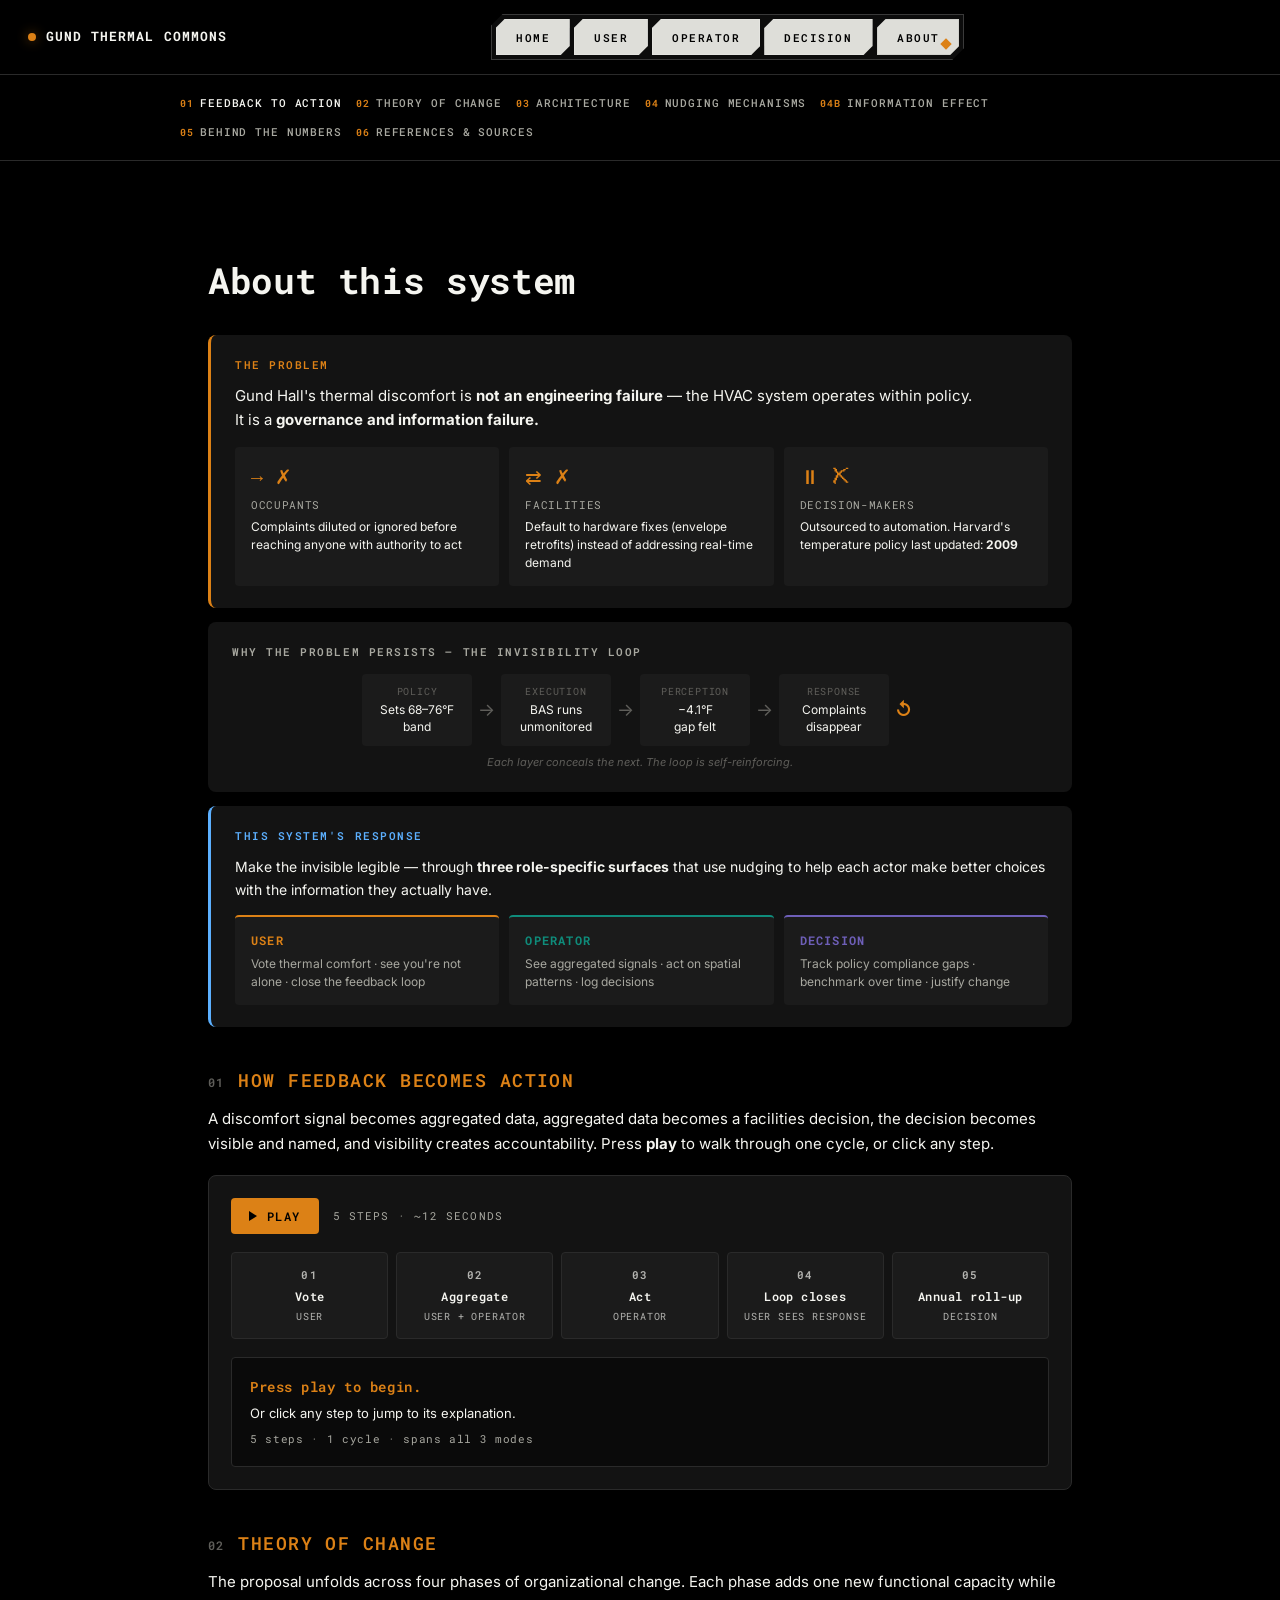
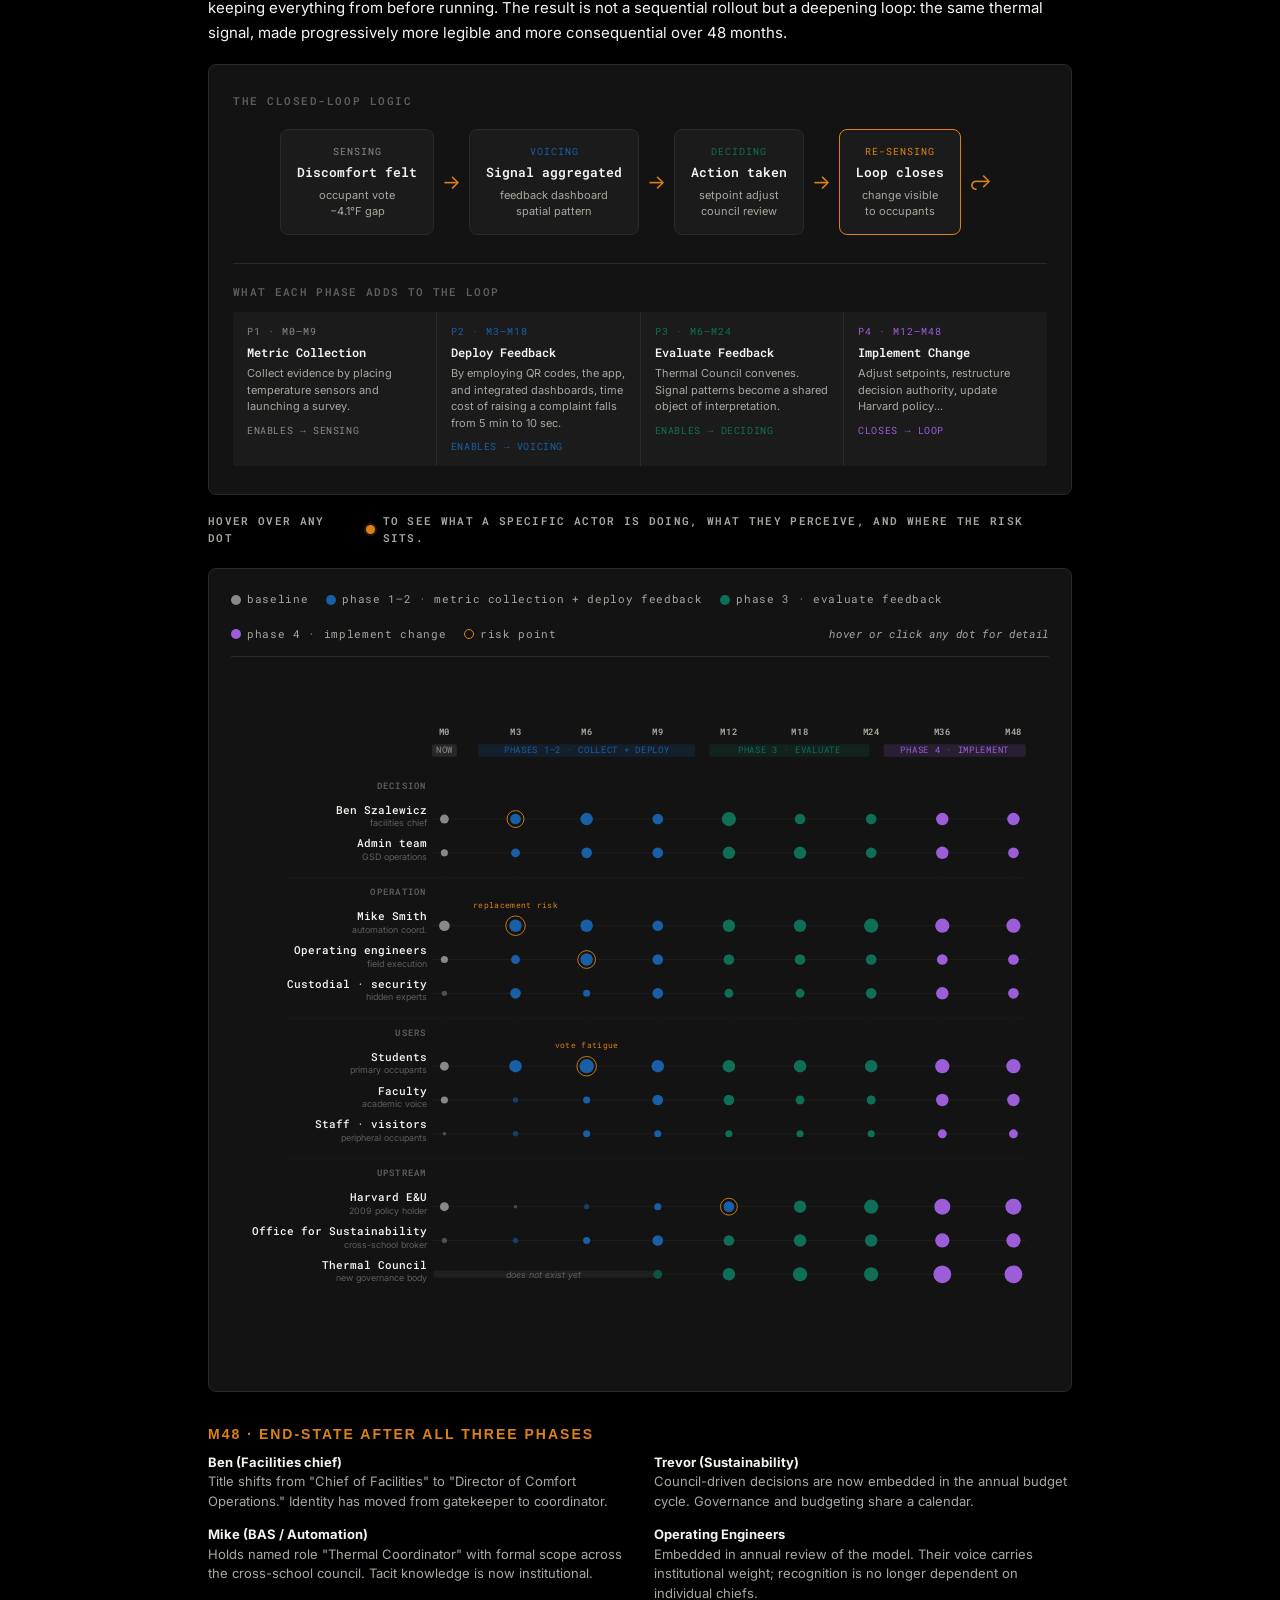
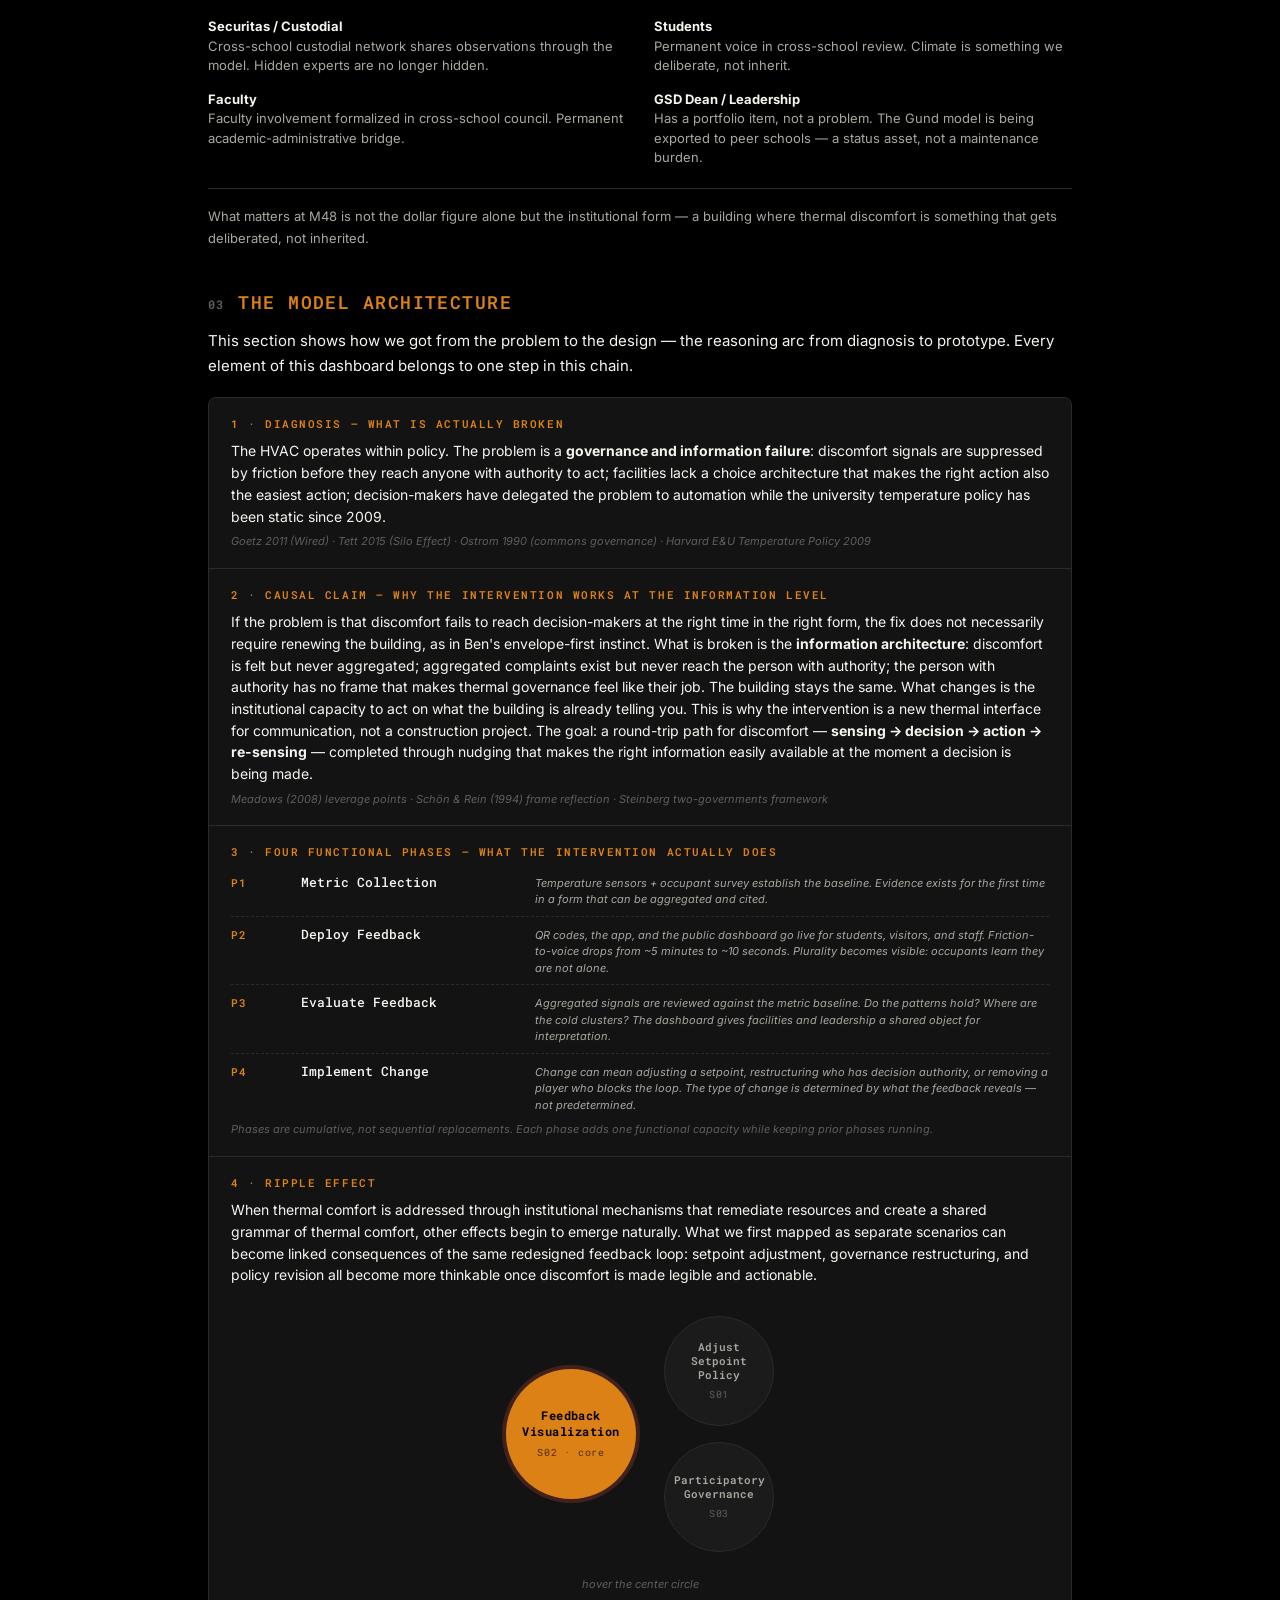
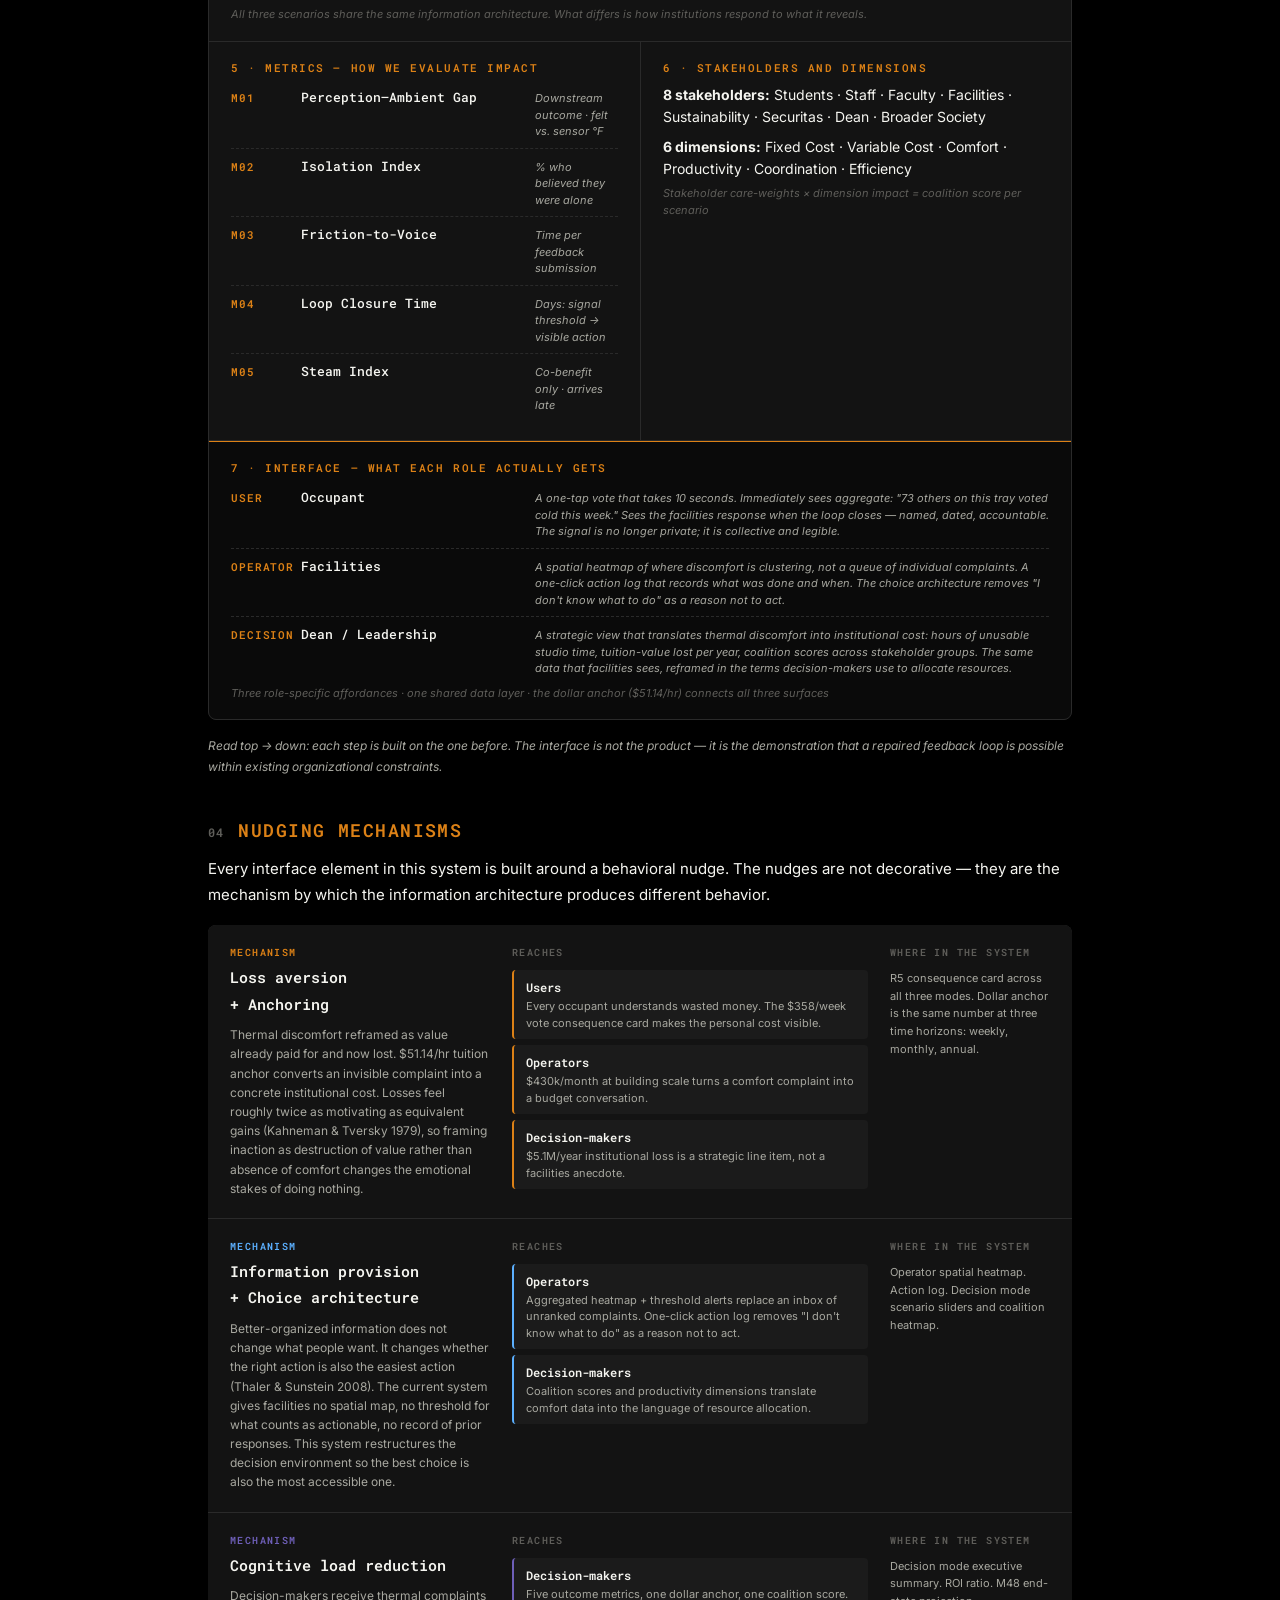
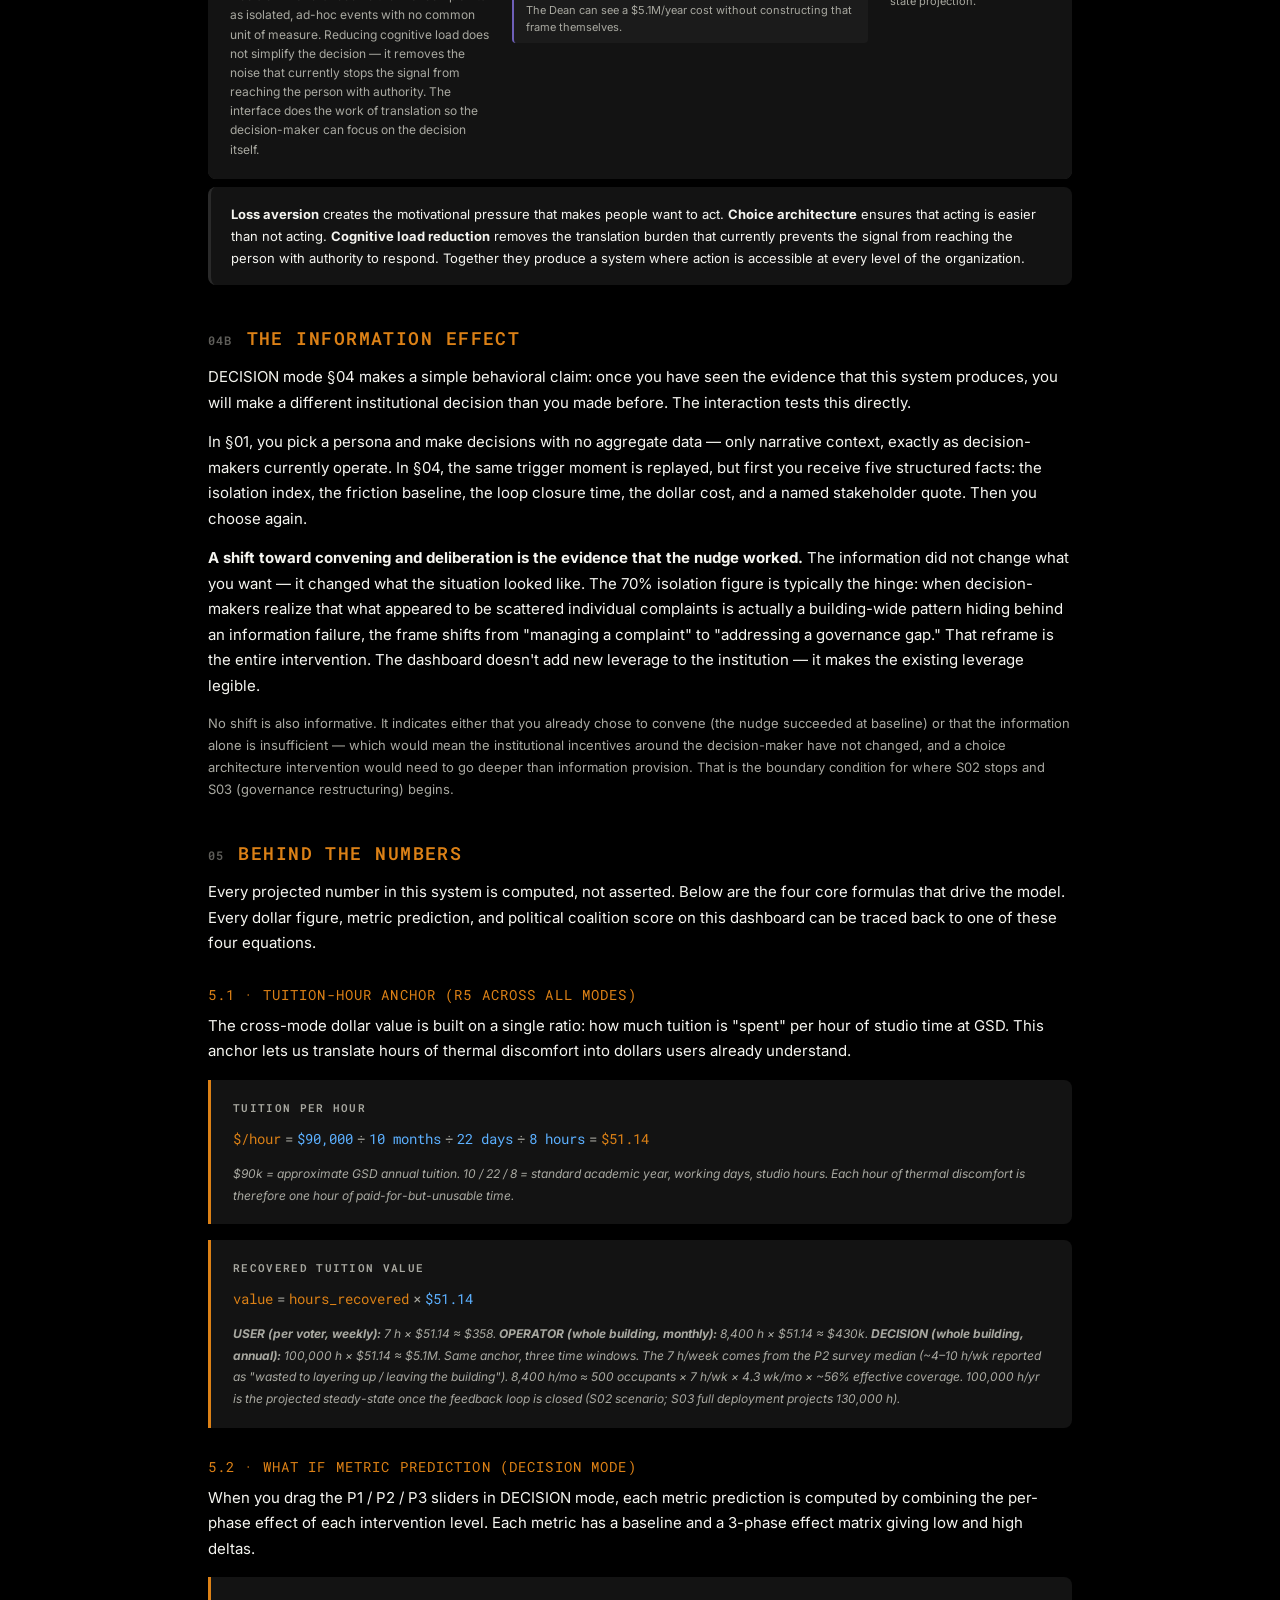
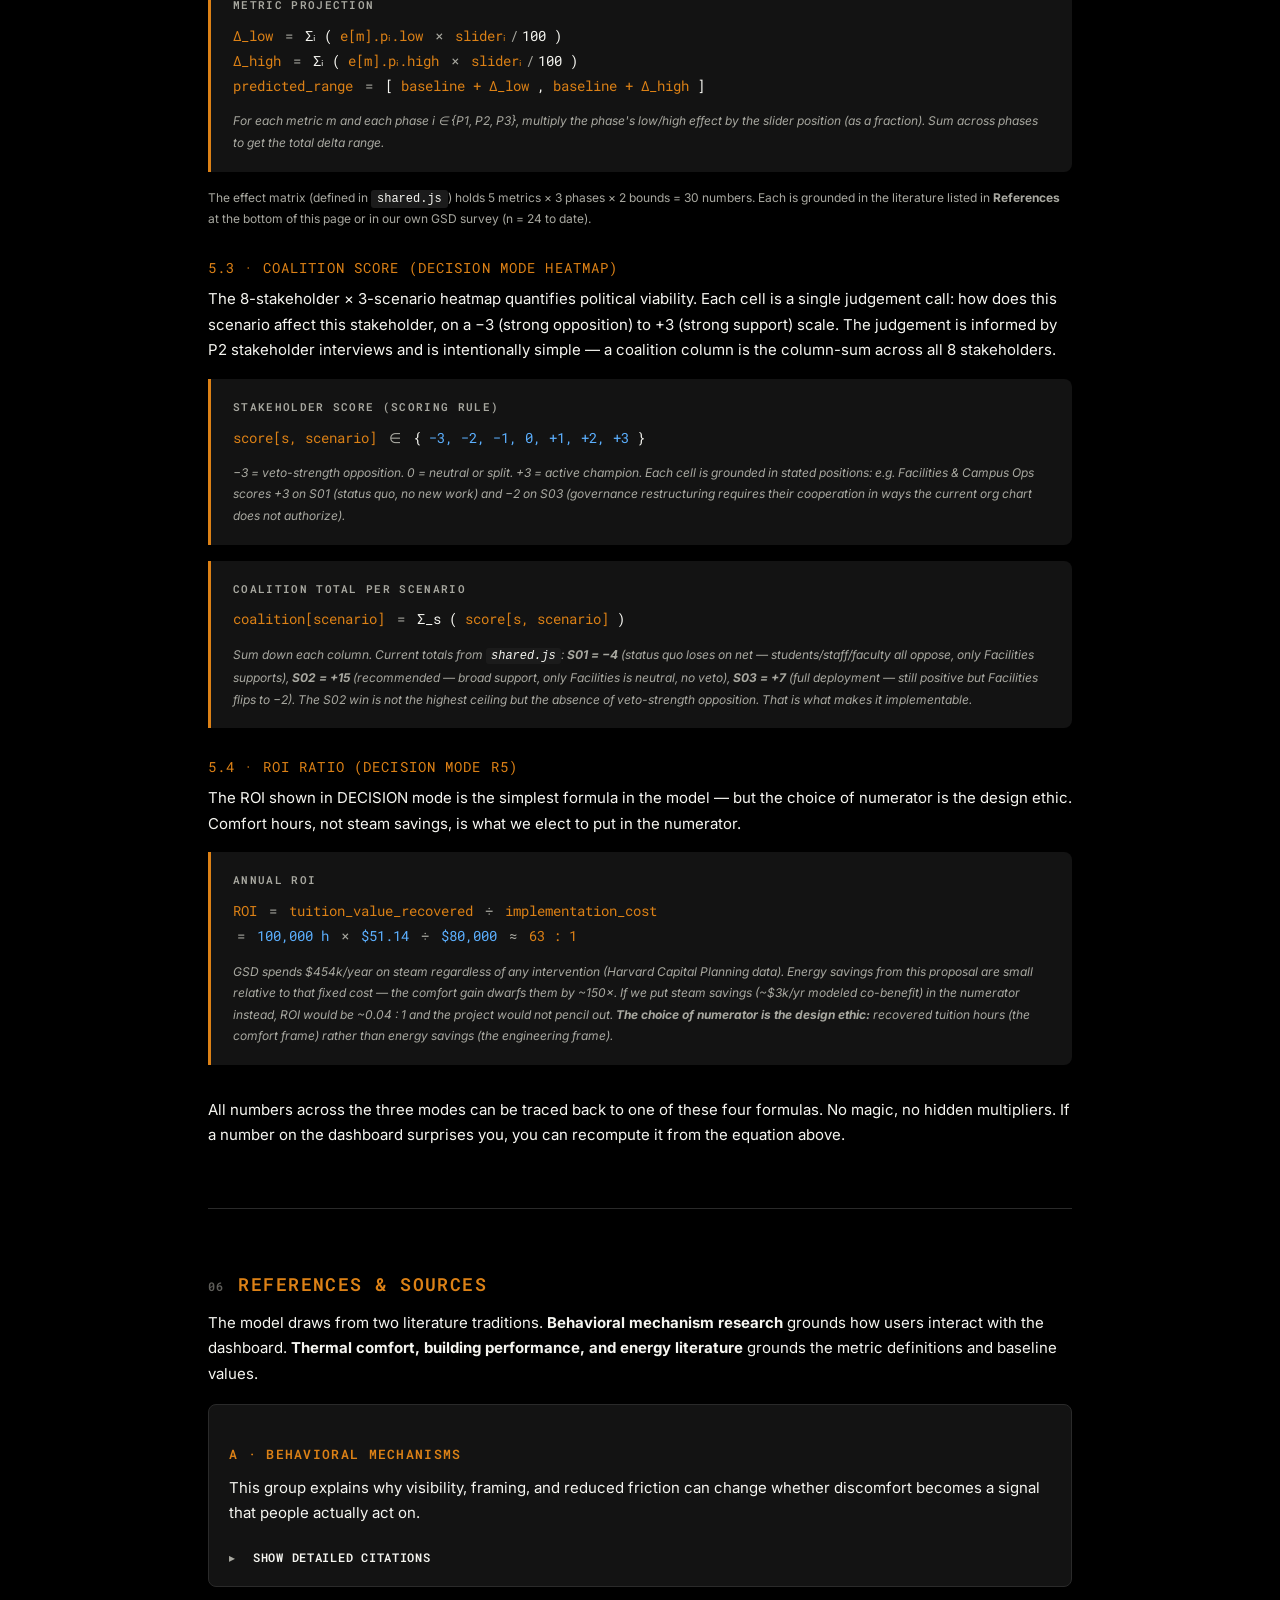
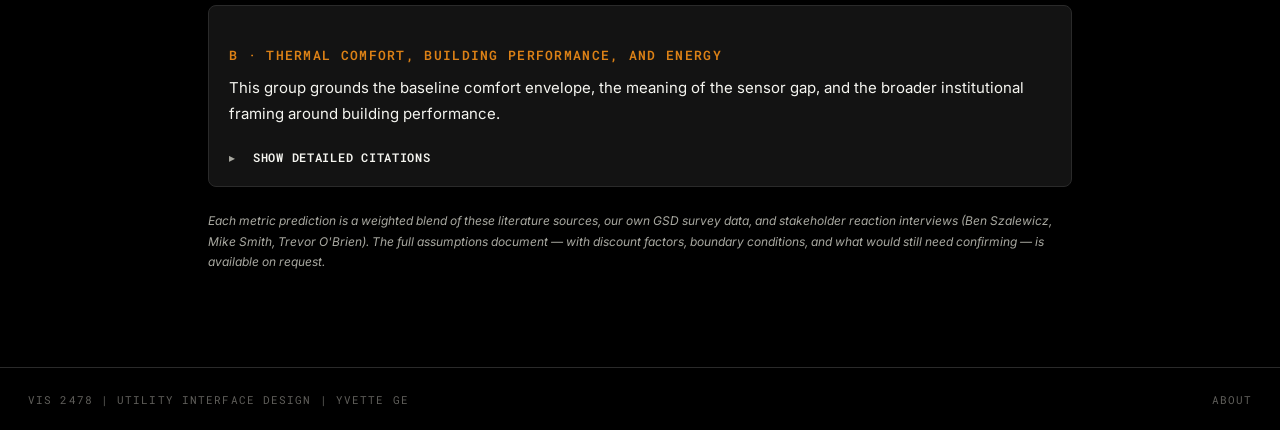
==== commit f545d7af: "Refine landing layout and prism background" ====
--- a/about.html
+++ b/about.html
@@ -665,9 +665,7 @@
 <header class="topbar">
   <div class="brand"><span class="dot"></span> Gund Thermal Commons</div>
   <div class="center" id="mode-switch-mount"></div>
-  <div class="right">
-    <a href="index.html" class="about-link">← Back</a>
-  </div>
+  <div class="right"></div>
 </header>
 
 <nav class="toc-nav" aria-label="Section navigation">
@@ -1611,9 +1609,10 @@
   <div>About</div>
 </footer>
 
+<script src="https://cdn.jsdelivr.net/npm/gsap@3.12.5/dist/gsap.min.js"></script>
 <script src="shared.js"></script>
 <script>
-document.getElementById('mode-switch-mount').innerHTML = renderModeSwitch(null);
+mountPillNav('about');
 
 // =========================================================================
 // PLAY-FLOW INTERACTIVE
--- a/shared.css
+++ b/shared.css
@@ -137,6 +137,7 @@
   display: flex;
   align-items: center;
   justify-content: space-between;
+  gap: 18px;
   padding: 14px 28px;
   border-bottom: 1px solid var(--line);
   background: var(--bg);
@@ -164,6 +165,9 @@
 .topbar .center {
   display: flex;
   align-items: center;
+  justify-content: center;
+  flex: 1 1 auto;
+  min-width: 0;
   gap: 24px;
   font-family: var(--font-h);
   font-size: 12px;
@@ -174,34 +178,231 @@
 .topbar .right {
   display: flex;
   align-items: center;
-  gap: 12px;
-}
-
-/* mode switcher in topbar */
-.mode-switch {
-  display: flex;
-  align-items: center;
-  gap: 0;
+  justify-content: flex-end;
+  flex: 0 0 24px;
+  min-width: 24px;
+}
+
+/* pill nav in topbar */
+.pill-nav-container {
+  position: relative;
+  width: max-content;
+  max-width: 100%;
+}
+
+.pill-nav {
+  --nav-h: 42px;
+  --pill-pad-x: 20px;
+  --pill-gap: 4px;
+  display: flex;
+  align-items: center;
+  justify-content: center;
+}
+
+.pill-nav-items {
+  display: flex;
+  align-items: center;
+  min-height: var(--nav-h);
+  background: rgba(15, 15, 15, 0.82);
   border: 1px solid var(--line-strong);
-  border-radius: var(--r-sm);
+  border-radius: 0;
+  clip-path: polygon(12px 0, 100% 0, 100% calc(100% - 12px), calc(100% - 12px) 100%, 0 100%, 0 12px);
+  padding: 4px;
+  box-shadow: 0 10px 30px rgba(0, 0, 0, 0.28);
+  backdrop-filter: blur(18px);
+}
+
+.pill-list {
+  list-style: none;
+  display: flex;
+  align-items: stretch;
+  gap: var(--pill-gap);
+  margin: 0;
+  padding: 0;
+  min-height: calc(var(--nav-h) - 6px);
+}
+
+.pill-list > li {
+  display: flex;
+  min-height: 100%;
+}
+
+.pill {
+  position: relative;
+  display: inline-flex;
+  align-items: center;
+  justify-content: center;
+  min-height: 100%;
+  padding: 0 var(--pill-pad-x);
+  border-radius: 0;
+  clip-path: polygon(9px 0, 100% 0, 100% calc(100% - 9px), calc(100% - 9px) 100%, 0 100%, 0 9px);
+  background: rgba(245, 245, 240, 0.9);
+  color: #000;
   overflow: hidden;
-}
-.mode-switch a {
-  padding: 7px 14px;
-  font-family: var(--font-h);
-  font-size: 11px;
-  font-weight: 500;
-  letter-spacing: 0.12em;
-  text-transform: uppercase;
-  color: var(--text-mid);
-  border-right: 1px solid var(--line-strong);
-  transition: background 0.15s, color 0.15s;
-}
-.mode-switch a:last-child { border-right: none; }
-.mode-switch a:hover { color: var(--text-hi); background: var(--surface-1); }
-.mode-switch a.active.user     { background: var(--user-accent);  color: #000; }
-.mode-switch a.active.operator { background: var(--op-accent);    color: #000; }
-.mode-switch a.active.decision { background: var(--dec-accent-2); color: #fff; }
+  font-family: var(--font-h);
+  font-weight: 600;
+  font-size: 11px;
+  letter-spacing: 0.14em;
+  text-transform: uppercase;
+  white-space: nowrap;
+  cursor: pointer;
+  box-shadow: inset 0 0 0 1px rgba(255, 255, 255, 0.18);
+}
+
+.pill .hover-circle {
+  position: absolute;
+  inset: 0;
+  border-radius: 0;
+  clip-path: inherit;
+  background: rgba(27, 27, 27, 0.96);
+  z-index: 1;
+  display: block;
+  pointer-events: none;
+  will-change: transform;
+  transform: scaleY(0);
+}
+
+.pill .label-stack {
+  position: relative;
+  display: inline-block;
+  line-height: 1;
+  z-index: 2;
+}
+
+.pill .pill-label,
+.pill .pill-label-hover {
+  display: inline-block;
+  line-height: 1;
+  will-change: transform, opacity;
+}
+
+.pill .pill-label-hover {
+  position: absolute;
+  left: 0;
+  top: 0;
+  color: var(--text-hi);
+  z-index: 3;
+  opacity: 0;
+  transform: translateY(32px);
+}
+
+.pill.is-active {
+  box-shadow: inset 0 0 0 1px rgba(0, 0, 0, 0.06);
+}
+
+.pill.is-active::after {
+  content: '';
+  position: absolute;
+  right: 9px;
+  bottom: 7px;
+  width: 8px;
+  height: 8px;
+  transform: rotate(45deg);
+  background: var(--brand-orange);
+  z-index: 4;
+}
+
+.pill.nav-home.is-active::after,
+.pill.nav-about.is-active::after { background: var(--brand-orange); }
+.pill.nav-user.is-active::after { background: var(--user-accent); }
+.pill.nav-operator.is-active::after { background: var(--op-accent); }
+.pill.nav-decision.is-active::after { background: var(--dec-accent-2); }
+
+.pill.is-hovered .hover-circle {
+  transform: scaleY(1);
+}
+
+.pill.is-hovered .pill-label {
+  transform: translateY(-32px);
+}
+
+.pill.is-hovered .pill-label-hover {
+  transform: translateY(0);
+  opacity: 1;
+}
+
+.desktop-only {
+  display: block;
+}
+
+.mobile-only {
+  display: none;
+}
+
+.mobile-menu-button {
+  width: var(--nav-h);
+  height: var(--nav-h);
+  border-radius: 0;
+  clip-path: polygon(10px 0, 100% 0, 100% calc(100% - 10px), calc(100% - 10px) 100%, 0 100%, 0 10px);
+  border: 1px solid var(--line-strong);
+  background: rgba(15, 15, 15, 0.84);
+  display: none;
+  flex-direction: column;
+  align-items: center;
+  justify-content: center;
+  gap: 4px;
+  padding: 0;
+  backdrop-filter: blur(18px);
+}
+
+.hamburger-line {
+  width: 16px;
+  height: 2px;
+  border-radius: 999px;
+  background: var(--text-hi);
+  transform-origin: center;
+}
+
+.mobile-menu-popover {
+  position: absolute;
+  top: calc(100% + 10px);
+  right: 0;
+  width: min(280px, calc(100vw - 32px));
+  padding: 4px;
+  background: rgba(15, 15, 15, 0.86);
+  border: 1px solid var(--line-strong);
+  border-radius: 0;
+  clip-path: polygon(16px 0, 100% 0, 100% calc(100% - 16px), calc(100% - 16px) 100%, 0 100%, 0 16px);
+  box-shadow: 0 18px 42px rgba(0, 0, 0, 0.35);
+  display: none;
+  z-index: 30;
+  backdrop-filter: blur(18px);
+}
+
+.mobile-menu-popover.is-open {
+  display: block;
+}
+
+.mobile-menu-list {
+  display: flex;
+  flex-direction: column;
+  gap: 4px;
+}
+
+.mobile-menu-link {
+  display: block;
+  padding: 13px 16px;
+  border-radius: 0;
+  clip-path: polygon(9px 0, 100% 0, 100% calc(100% - 9px), calc(100% - 9px) 100%, 0 100%, 0 9px);
+  background: rgba(245, 245, 240, 0.92);
+  color: #000;
+  font-family: var(--font-h);
+  font-size: 11px;
+  font-weight: 600;
+  letter-spacing: 0.14em;
+  text-transform: uppercase;
+}
+
+.mobile-menu-link.is-active {
+  background: var(--surface-3);
+  color: var(--text-hi);
+}
+
+.mobile-menu-link.nav-user.is-active { box-shadow: inset 0 0 0 1px var(--user-accent); }
+.mobile-menu-link.nav-operator.is-active { box-shadow: inset 0 0 0 1px var(--op-accent); }
+.mobile-menu-link.nav-decision.is-active { box-shadow: inset 0 0 0 1px var(--dec-accent-2); }
+.mobile-menu-link.nav-home.is-active,
+.mobile-menu-link.nav-about.is-active { box-shadow: inset 0 0 0 1px var(--brand-orange); }
 
 .about-link {
   font-family: var(--font-h);
@@ -236,6 +437,37 @@
   font-size: 11px;
   letter-spacing: 0.05em;
   font-weight: 500;
+}
+
+@media (max-width: 900px) {
+  .topbar {
+    padding: 12px 16px;
+  }
+
+  .topbar .brand {
+    font-size: 11px;
+    letter-spacing: 0.07em;
+  }
+
+  .topbar .center {
+    justify-content: flex-end;
+  }
+
+  .topbar .right {
+    display: none;
+  }
+
+  .desktop-only {
+    display: none;
+  }
+
+  .mobile-only {
+    display: block;
+  }
+
+  .mobile-menu-button {
+    display: flex;
+  }
 }
 
 /* =========================================================================
@@ -1300,107 +1532,199 @@
   min-height: 100vh;
   display: flex;
   flex-direction: column;
+  position: relative;
+  overflow: hidden;
+  background:
+    radial-gradient(circle at 15% 22%, rgba(220, 129, 22, 0.14), transparent 38%),
+    radial-gradient(circle at 82% 26%, rgba(15, 140, 123, 0.12), transparent 34%),
+    radial-gradient(circle at 62% 78%, rgba(110, 95, 184, 0.12), transparent 40%),
+    #030303;
+}
+
+.landing-prism {
+  position: absolute;
+  inset: 0;
+  z-index: 0;
+  pointer-events: none;
+}
+
+.prism-host {
+  position: absolute;
+  inset: 0;
+}
+
+.landing-noise,
+.landing-vignette {
+  position: absolute;
+  inset: 0;
+}
+
+.landing-noise {
+  opacity: 0.2;
+  background-image:
+    radial-gradient(rgba(255,255,255,0.18) 0.6px, transparent 0.6px);
+  background-size: 5px 5px;
+  mix-blend-mode: soft-light;
+}
+
+.landing-vignette {
+  background:
+    linear-gradient(180deg, rgba(0,0,0,0.5) 0%, rgba(0,0,0,0.1) 22%, rgba(0,0,0,0.36) 100%),
+    radial-gradient(circle at 50% 54%, transparent 0%, rgba(0,0,0,0.14) 56%, rgba(0,0,0,0.56) 100%);
+}
+
+.landing > *:not(.landing-prism) {
+  position: relative;
+  z-index: 1;
 }
 .landing-hero {
   flex: 0 0 auto;
-  padding: 80px 28px 40px;
-  text-align: center;
-  border-bottom: 1px solid var(--line);
+  padding: 72px 28px 18px;
+  text-align: left;
+  width: min(980px, calc(100vw - 112px));
+  margin-left: clamp(28px, 8vw, 124px);
 }
 .landing-hero .eyebrow { color: var(--brand-orange); margin-bottom: 16px; }
 .landing-hero h1 {
   font-family: var(--font-display);
   font-weight: 800;
-  font-size: 64px;
-  line-height: 1.05;
+  font-size: 50px;
+  line-height: 1.08;
   margin: 0;
   letter-spacing: -0.02em;
 }
-.landing-hero h1 .accent { color: var(--brand-orange); }
+.landing-hero h1 .accent { color: var(--text-hi); }
 .landing-hero .tag {
-  margin-top: 24px;
-  font-family: var(--font-h);
-  font-size: 16px;
+  margin-top: 14px;
+  font-family: var(--font-h);
+  font-size: 12px;
   letter-spacing: 0.04em;
-  color: var(--text-mid);
-  max-width: 720px;
-  margin-left: auto;
-  margin-right: auto;
+  color: rgba(245, 245, 240, 0.62);
+  max-width: 760px;
+  line-height: 1.5;
+  margin-left: 0;
+  margin-right: 0;
 }
 .entries {
   flex: 1;
   display: grid;
-  grid-template-columns: repeat(3, 1fr);
-  gap: 0;
+  grid-template-columns: repeat(3, minmax(248px, 332px));
+  justify-content: center;
+  gap: 26px;
+  width: fit-content;
+  max-width: calc(100vw - 56px);
+  padding: 24px 28px 32px;
+  margin-left: auto;
+  margin-right: auto;
 }
 .entry {
   display: flex;
   flex-direction: column;
   justify-content: space-between;
-  padding: 56px 40px;
-  border-right: 1px solid var(--line);
+  padding: 28px 26px;
+  border: 1px solid rgba(255,255,255,0.09);
   text-decoration: none;
   color: inherit;
   cursor: pointer;
-  transition: background 0.2s;
+  transition: transform 0.24s ease, border-color 0.24s ease, background 0.24s ease, box-shadow 0.24s ease;
   position: relative;
-  min-height: 480px;
-}
-.entry:last-child { border-right: none; }
-.entry:hover { background: var(--surface-1); }
+  min-height: 350px;
+  background:
+    linear-gradient(160deg, rgba(255,255,255,0.12) 0%, rgba(255,255,255,0.045) 52%, rgba(255,255,255,0.025) 100%);
+  backdrop-filter: blur(22px) saturate(118%);
+  -webkit-backdrop-filter: blur(22px) saturate(118%);
+  clip-path: polygon(18px 0, 100% 0, 100% calc(100% - 18px), calc(100% - 18px) 100%, 0 100%, 0 18px);
+  box-shadow:
+    inset 0 1px 0 rgba(255,255,255,0.06),
+    0 16px 36px rgba(0,0,0,0.14);
+}
+.entry::before {
+  content: '';
+  position: absolute;
+  inset: 0;
+  clip-path: inherit;
+  background:
+    linear-gradient(180deg, rgba(255,255,255,0.07), transparent 26%),
+    linear-gradient(145deg, rgba(255,255,255,0.05), rgba(255,255,255,0.015));
+  pointer-events: none;
+}
+.entry:hover {
+  transform: translateY(-4px);
+  background:
+    linear-gradient(160deg, rgba(255,255,255,0.15) 0%, rgba(255,255,255,0.06) 52%, rgba(255,255,255,0.03) 100%);
+  box-shadow:
+    inset 0 1px 0 rgba(255,255,255,0.09),
+    0 18px 40px rgba(0,0,0,0.18);
+}
 .entry .num {
   font-family: var(--font-display);
   font-weight: 600;
+  font-size: 12px;
+  letter-spacing: 0.10em;
+  color: rgba(245, 245, 240, 0.74);
+  position: relative;
+  z-index: 1;
+}
+.entry h2 {
+  font-family: var(--font-display);
+  font-weight: 700;
+  font-size: 34px;
+  line-height: 1.05;
+  margin: 10px 0 0;
+  position: relative;
+  z-index: 1;
+}
+.entry .role-desc {
+  margin-top: 12px;
+  font-family: var(--font-h);
+  font-size: 12px;
+  letter-spacing: 0.06em;
+  text-transform: uppercase;
+  color: rgba(245, 245, 240, 0.82);
+  position: relative;
+  z-index: 1;
+}
+.entry .body-desc {
+  margin-top: 18px;
   font-size: 13px;
+  line-height: 1.58;
+  color: rgba(245, 245, 240, 0.86);
+  position: relative;
+  z-index: 1;
+}
+.entry .arrow-cta {
+  margin-top: 24px;
+  display: inline-flex;
+  align-items: center;
+  gap: 12px;
+  font-family: var(--font-h);
+  font-weight: 600;
+  font-size: 12px;
   letter-spacing: 0.10em;
-  color: var(--text-low);
-}
-.entry h2 {
-  font-family: var(--font-display);
-  font-weight: 700;
-  font-size: 42px;
-  line-height: 1.05;
-  margin: 12px 0 0;
-}
-.entry .role-desc {
-  margin-top: 14px;
-  font-family: var(--font-h);
-  font-size: 13px;
-  letter-spacing: 0.06em;
-  text-transform: uppercase;
-  color: var(--text-mid);
-}
-.entry .body-desc {
-  margin-top: 20px;
-  font-size: 14px;
-  line-height: 1.6;
-  color: var(--text-hi);
-}
-.entry .arrow-cta {
-  margin-top: 32px;
-  display: inline-flex;
-  align-items: center;
-  gap: 12px;
-  font-family: var(--font-h);
-  font-weight: 600;
-  font-size: 13px;
-  letter-spacing: 0.10em;
-  text-transform: uppercase;
-}
-.entry.user h2,     .entry.user .arrow-cta     { color: var(--user-accent); }
-.entry.operator h2, .entry.operator .arrow-cta { color: var(--op-accent); }
-.entry.decision h2, .entry.decision .arrow-cta { color: var(--dec-accent-2); }
+  text-transform: uppercase;
+  color: rgba(245, 245, 240, 0.92);
+  position: relative;
+  z-index: 1;
+}
+.entry.user { border-color: rgba(220, 129, 22, 0.62); }
+.entry.operator { border-color: rgba(15, 140, 123, 0.62); }
+.entry.decision { border-color: rgba(110, 95, 184, 0.62); }
+.entry.user h2,
+.entry.operator h2,
+.entry.decision h2 { color: #F5F5F0; }
 
 .landing-foot {
   padding: 24px 28px;
-  border-top: 1px solid var(--line);
+  border-top: 1px solid rgba(245, 245, 240, 0.08);
   display: flex;
   justify-content: space-between;
   font-family: var(--font-h);
   font-size: 11px;
   letter-spacing: 0.10em;
   text-transform: uppercase;
-  color: var(--text-low);
+  color: rgba(245, 245, 240, 0.52);
+  width: min(1124px, calc(100vw - 112px));
+  margin-left: clamp(28px, 8vw, 124px);
 }
 
 /* =========================================================================
@@ -1502,11 +1826,31 @@
 .spacer-lg { height: 48px; }
 
 @media (max-width: 880px) {
-  .entries { grid-template-columns: 1fr; }
-  .entry { border-right: none; border-bottom: 1px solid var(--line); min-height: auto; }
+  .landing-hero {
+    width: auto;
+    margin-left: 0;
+  }
+  .entries {
+    grid-template-columns: 1fr;
+    width: auto;
+    max-width: none;
+    margin-left: 0;
+    margin-right: 0;
+    padding: 18px 16px 24px;
+    gap: 14px;
+  }
+  .entry { min-height: auto; padding: 24px 22px; }
+  .landing-hero { padding: 48px 16px 18px; }
   .vote-grid { grid-template-columns: repeat(2, 1fr); }
   .scenarios, .row-3 { grid-template-columns: 1fr; }
   .dim-gauge { grid-template-columns: repeat(2, 1fr); }
   .whatif { grid-template-columns: 1fr; }
-  .landing-hero h1 { font-size: 40px; }
-}
+  .landing-hero h1 { font-size: 36px; }
+  .landing-foot {
+    width: auto;
+    margin-left: 0;
+    padding: 18px 16px 24px;
+    gap: 10px;
+    flex-direction: column;
+  }
+}
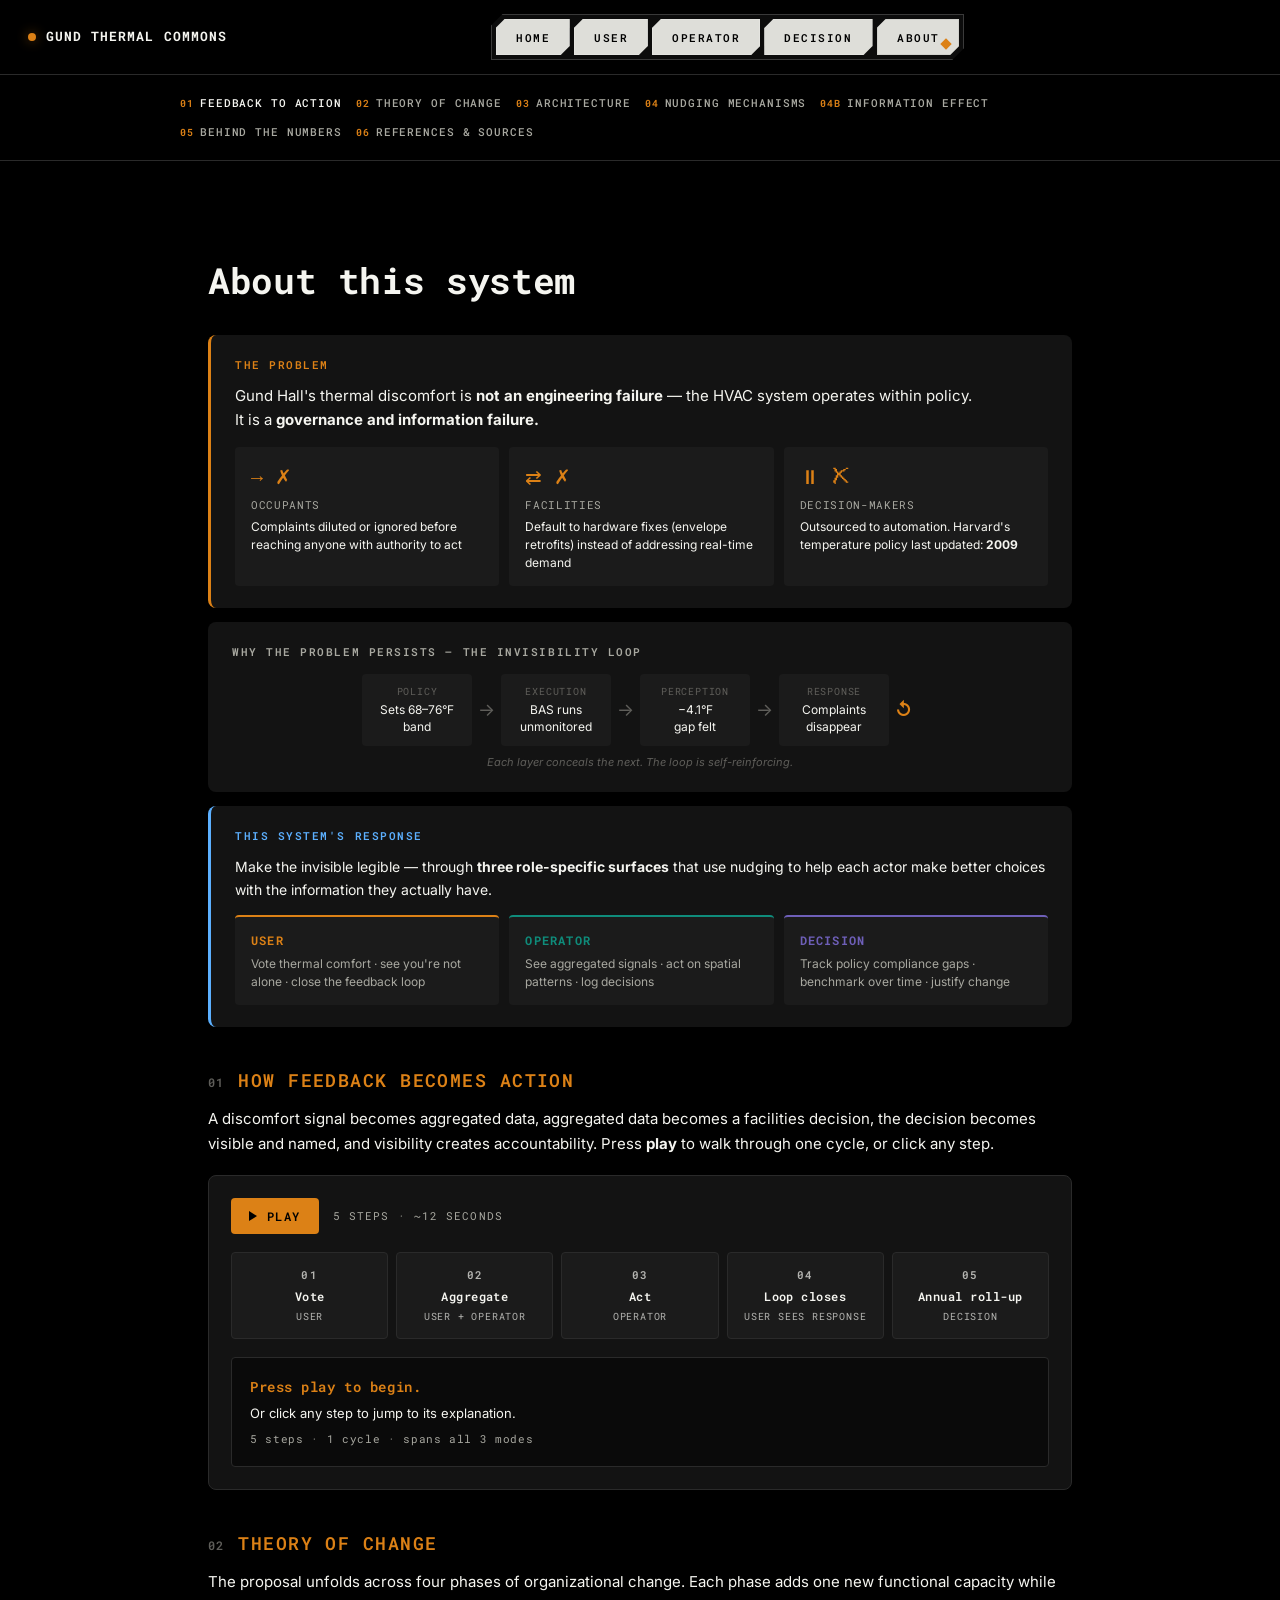
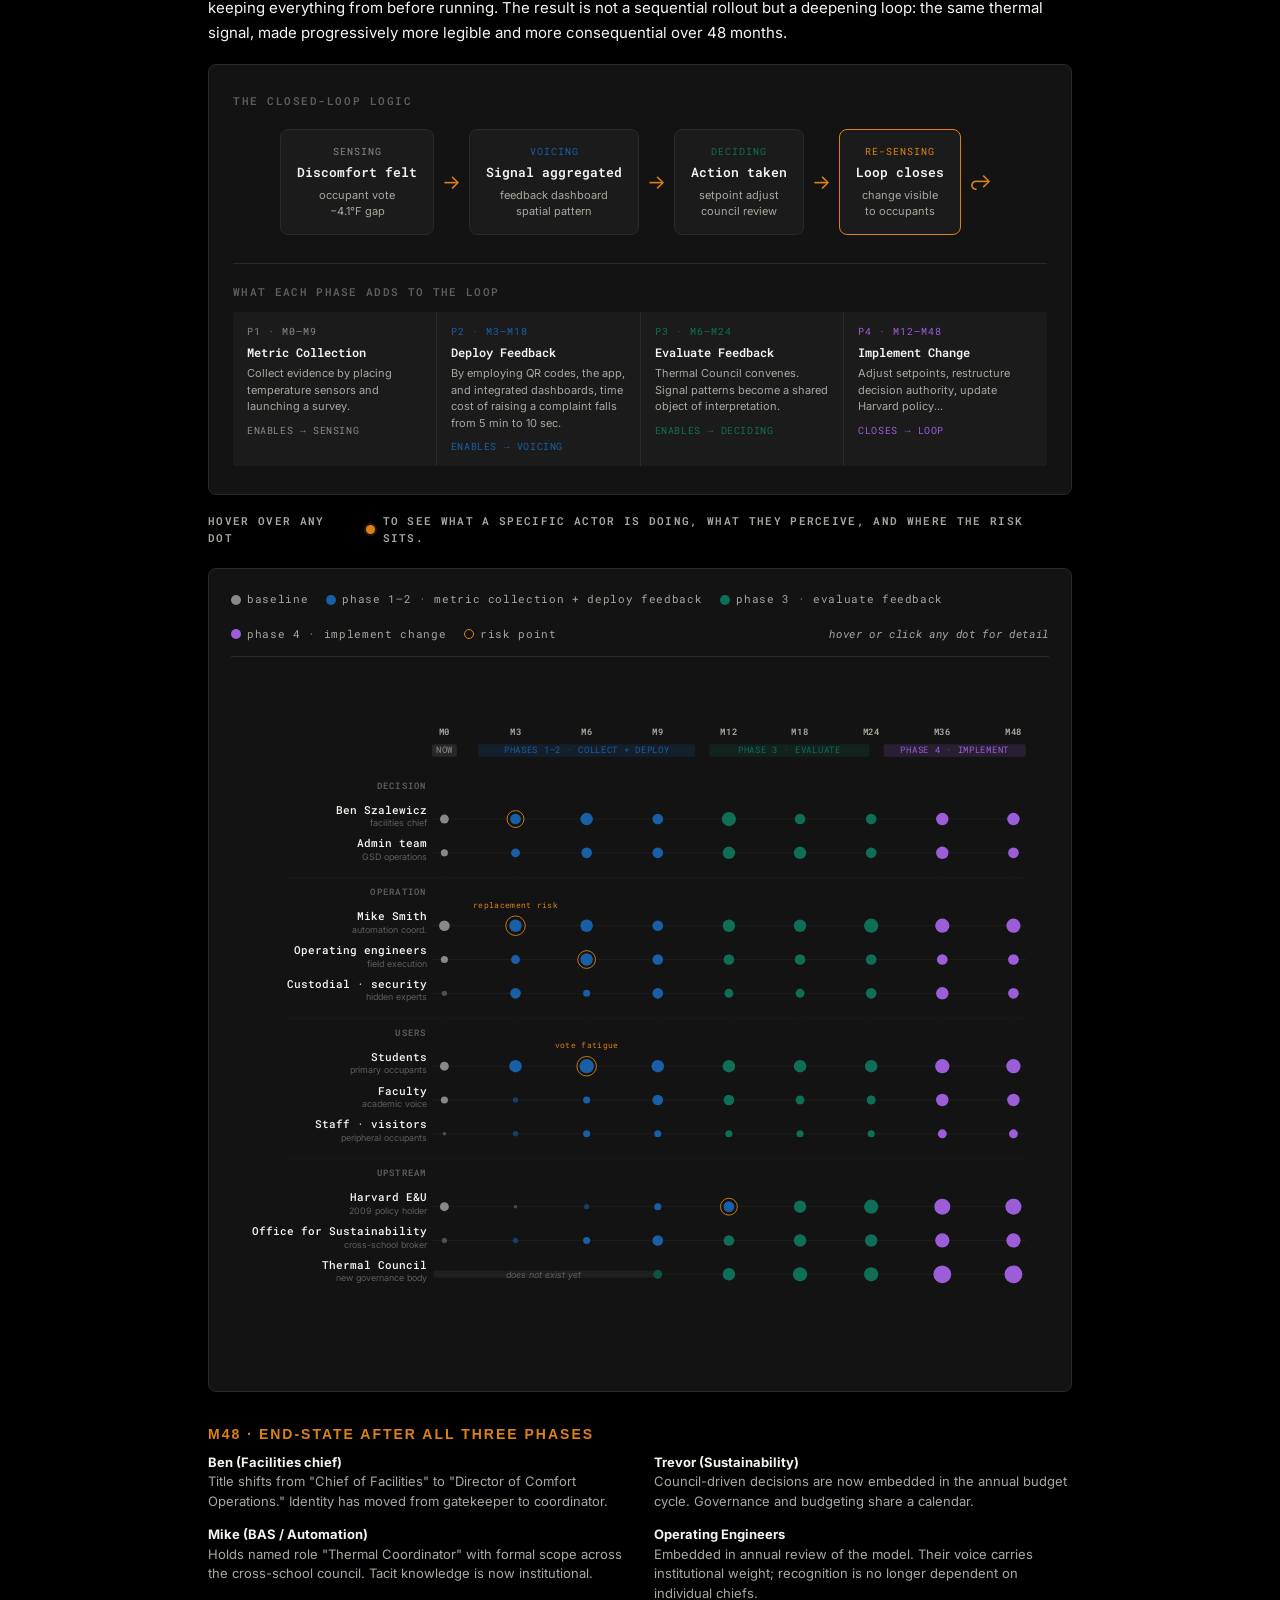
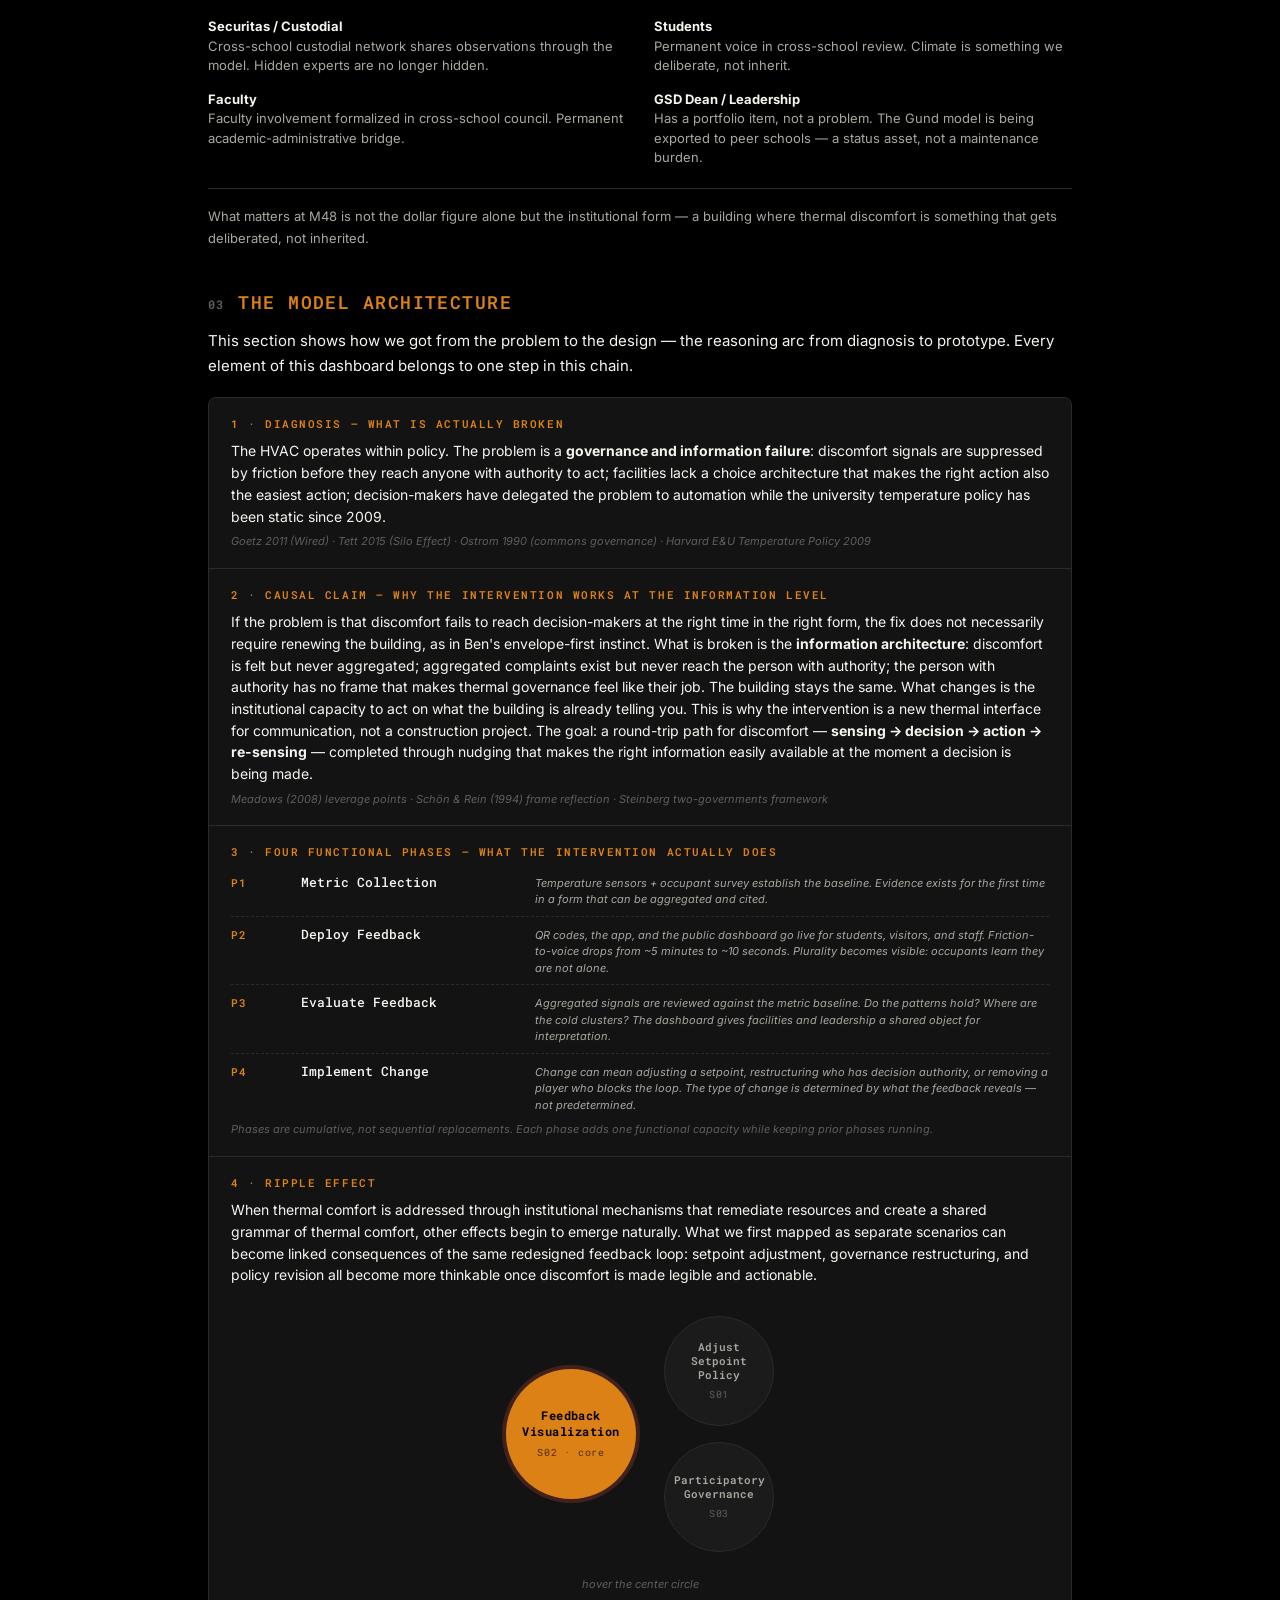
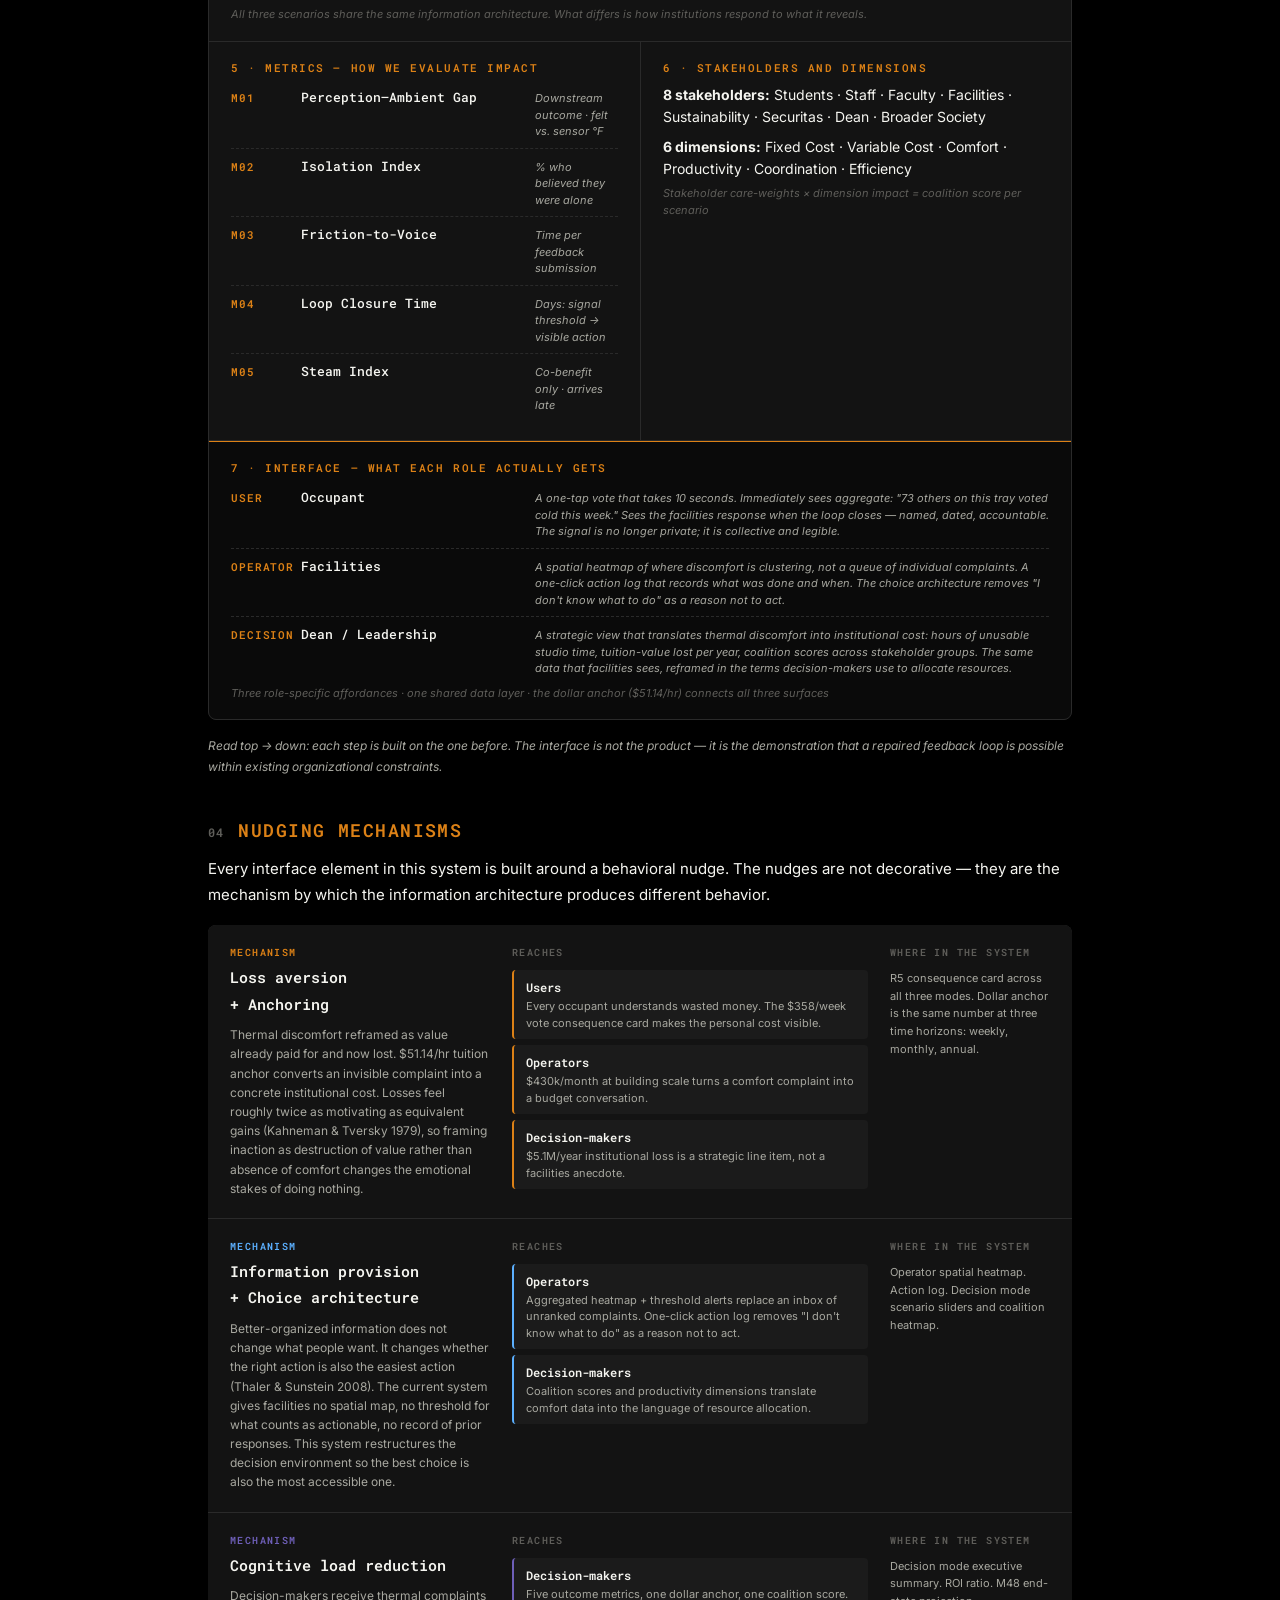
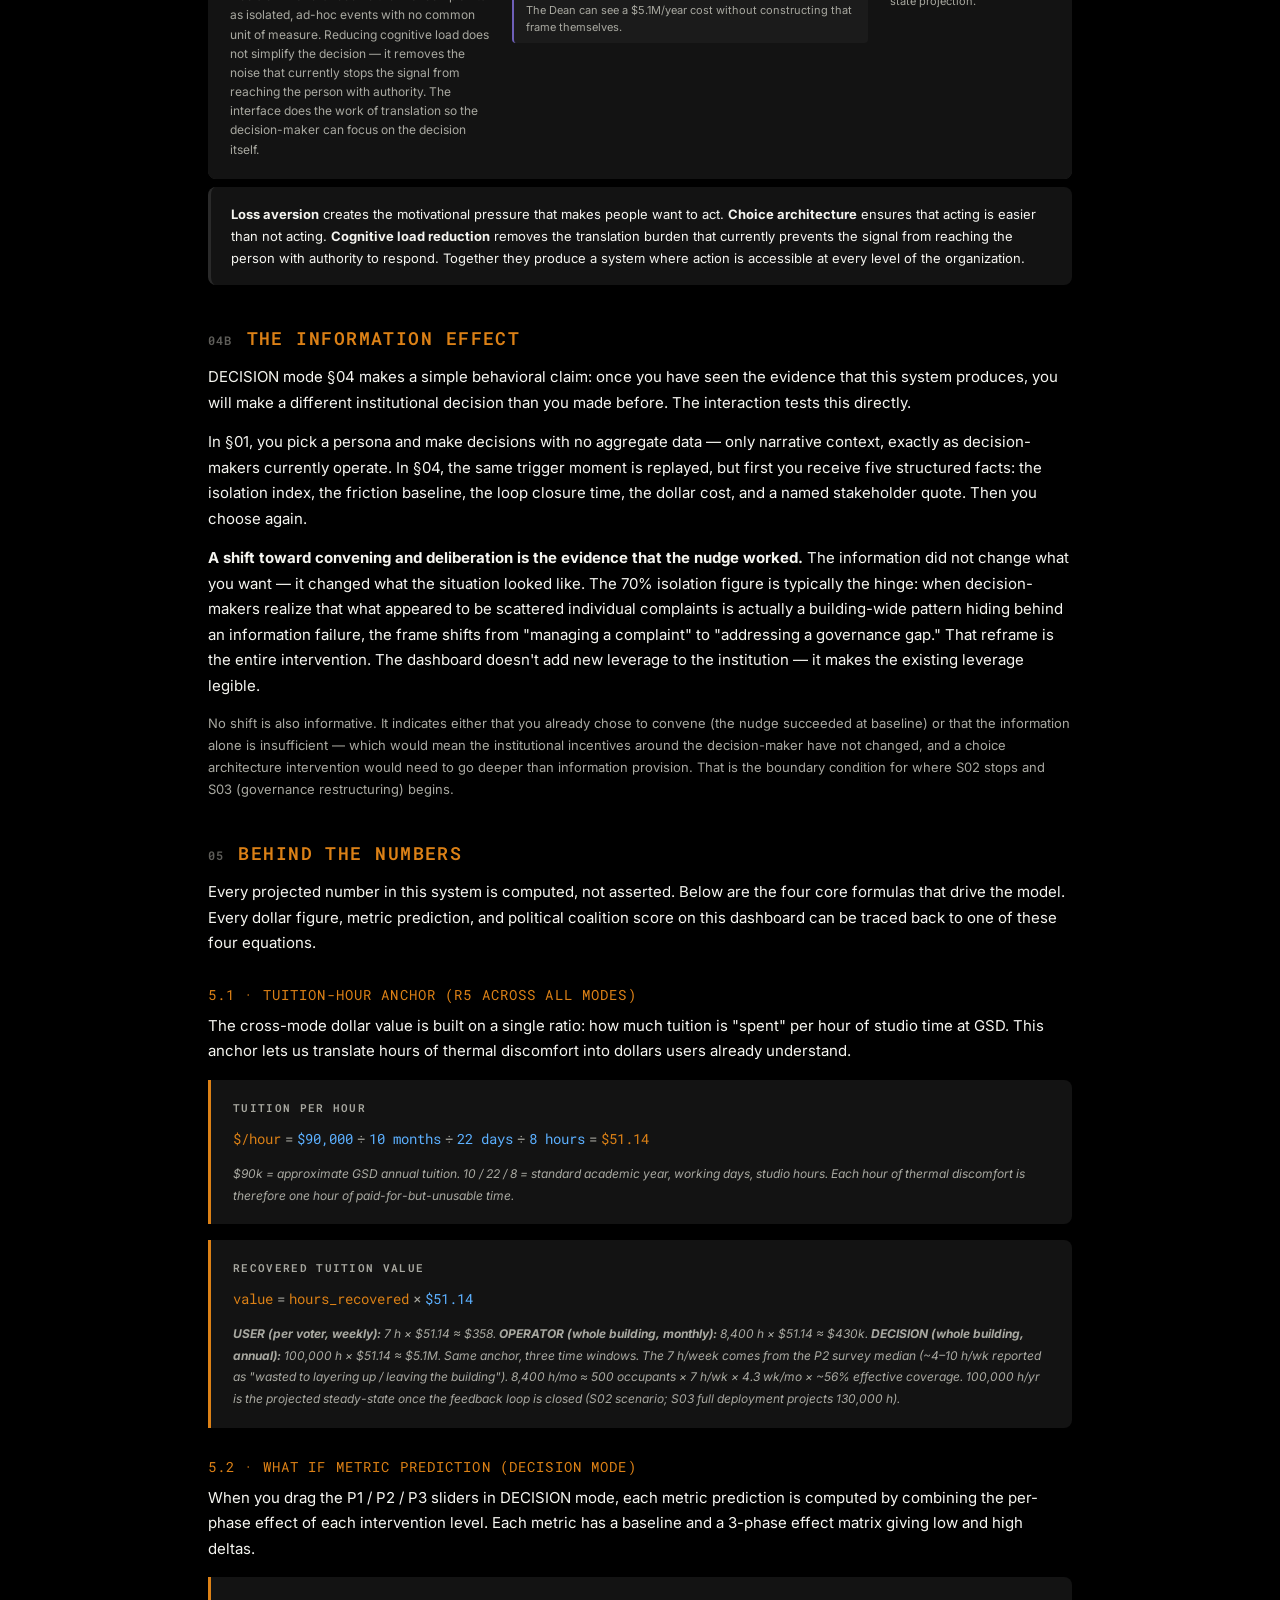
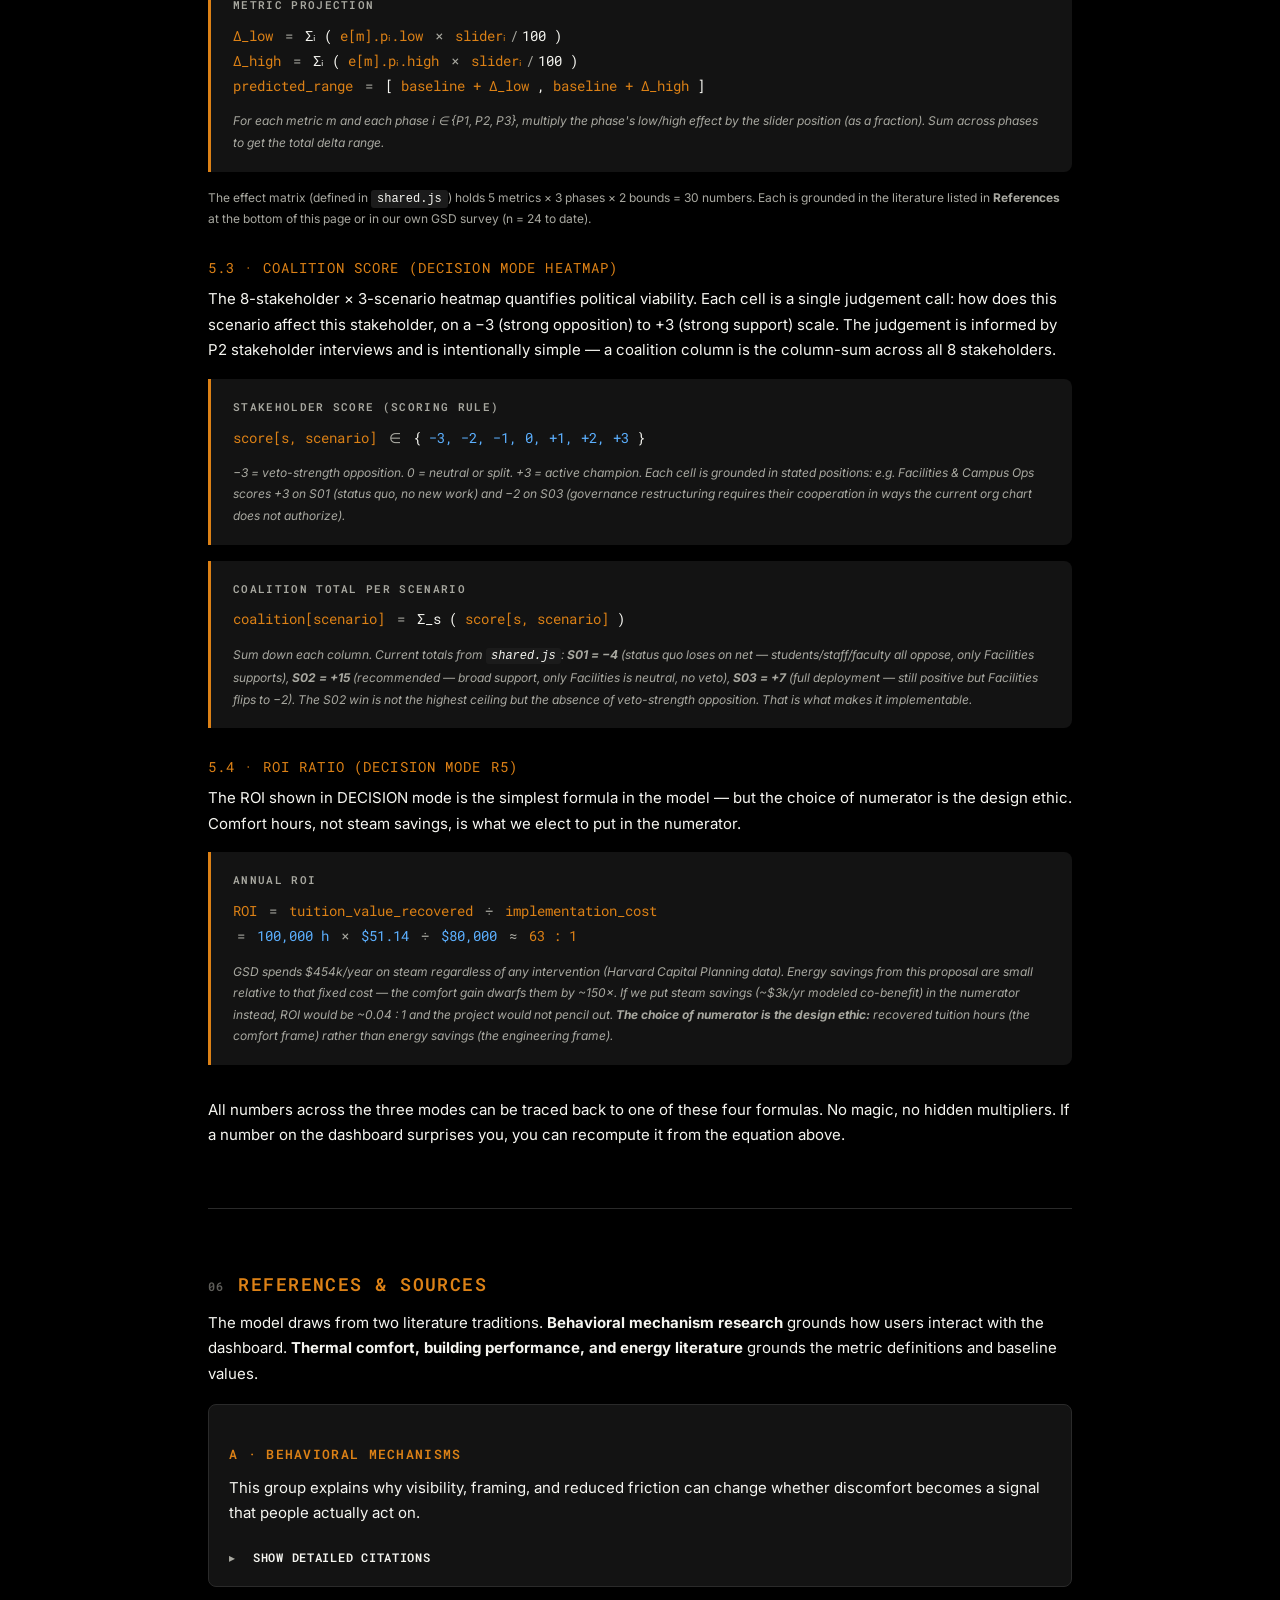
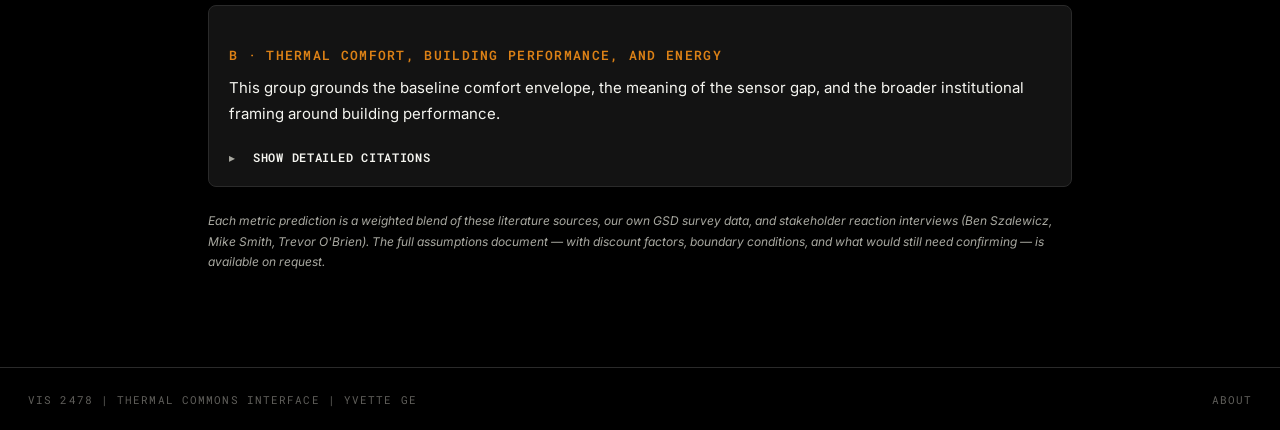
==== commit e737b9fb: "Update footer labels and persona copy" ====
--- a/about.html
+++ b/about.html
@@ -1605,7 +1605,7 @@
 </div>
 
 <footer class="foot">
-  <div>VIS 2478 | Utility Interface Design | Yvette Ge</div>
+  <div>VIS 2478 | Thermal Commons Interface | Yvette Ge</div>
   <div>About</div>
 </footer>
 
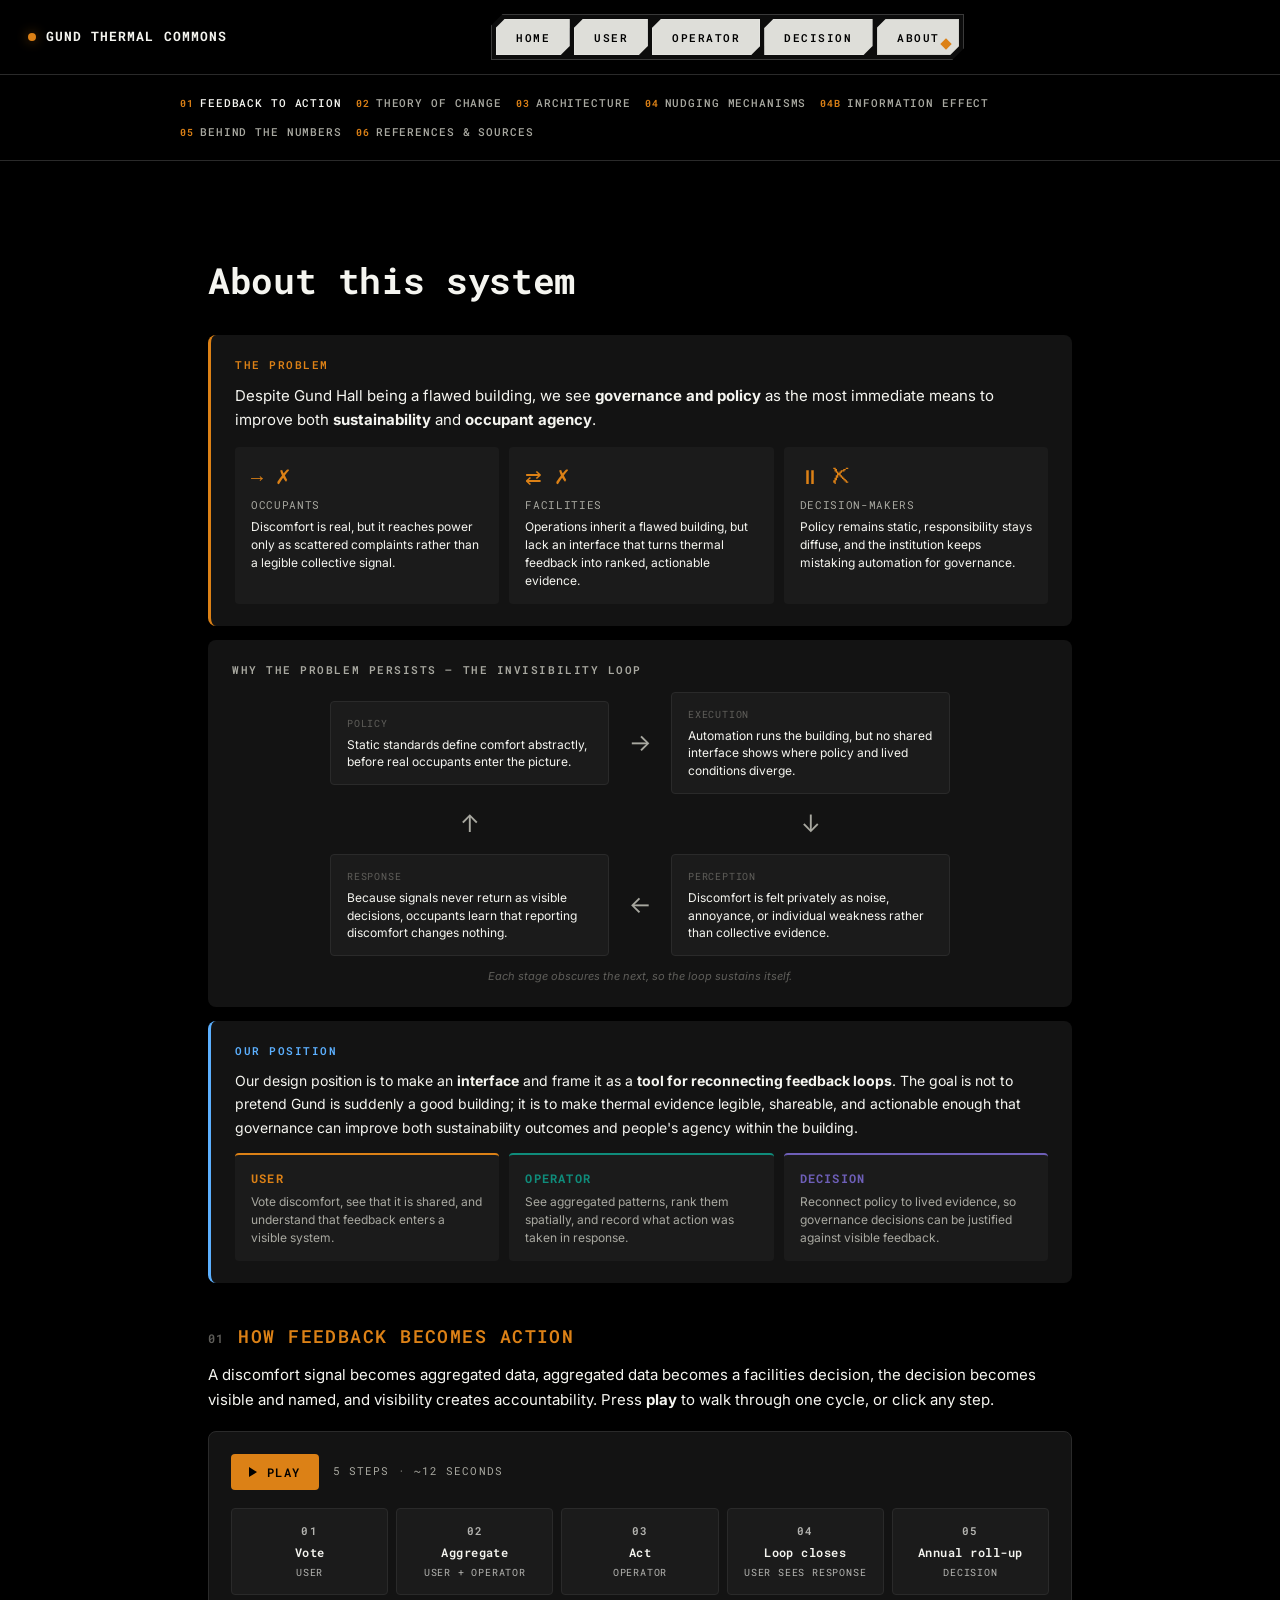
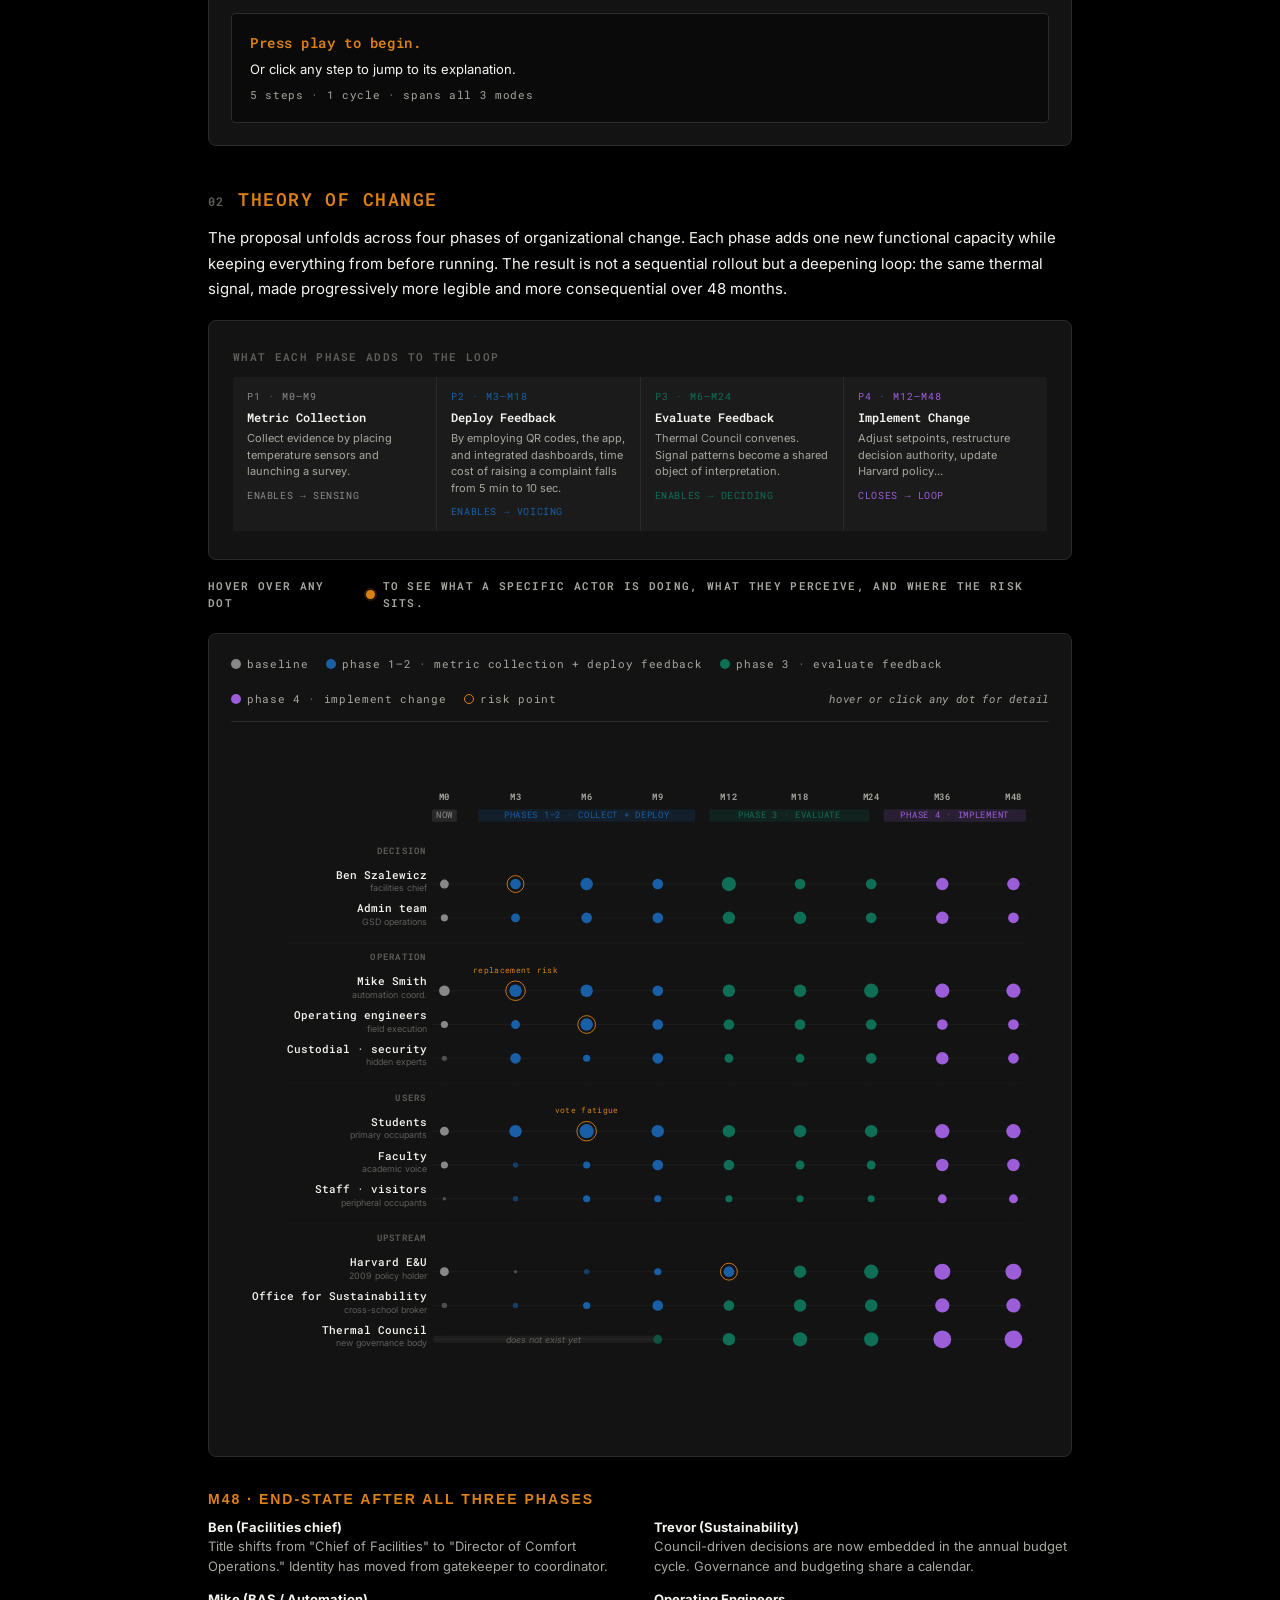
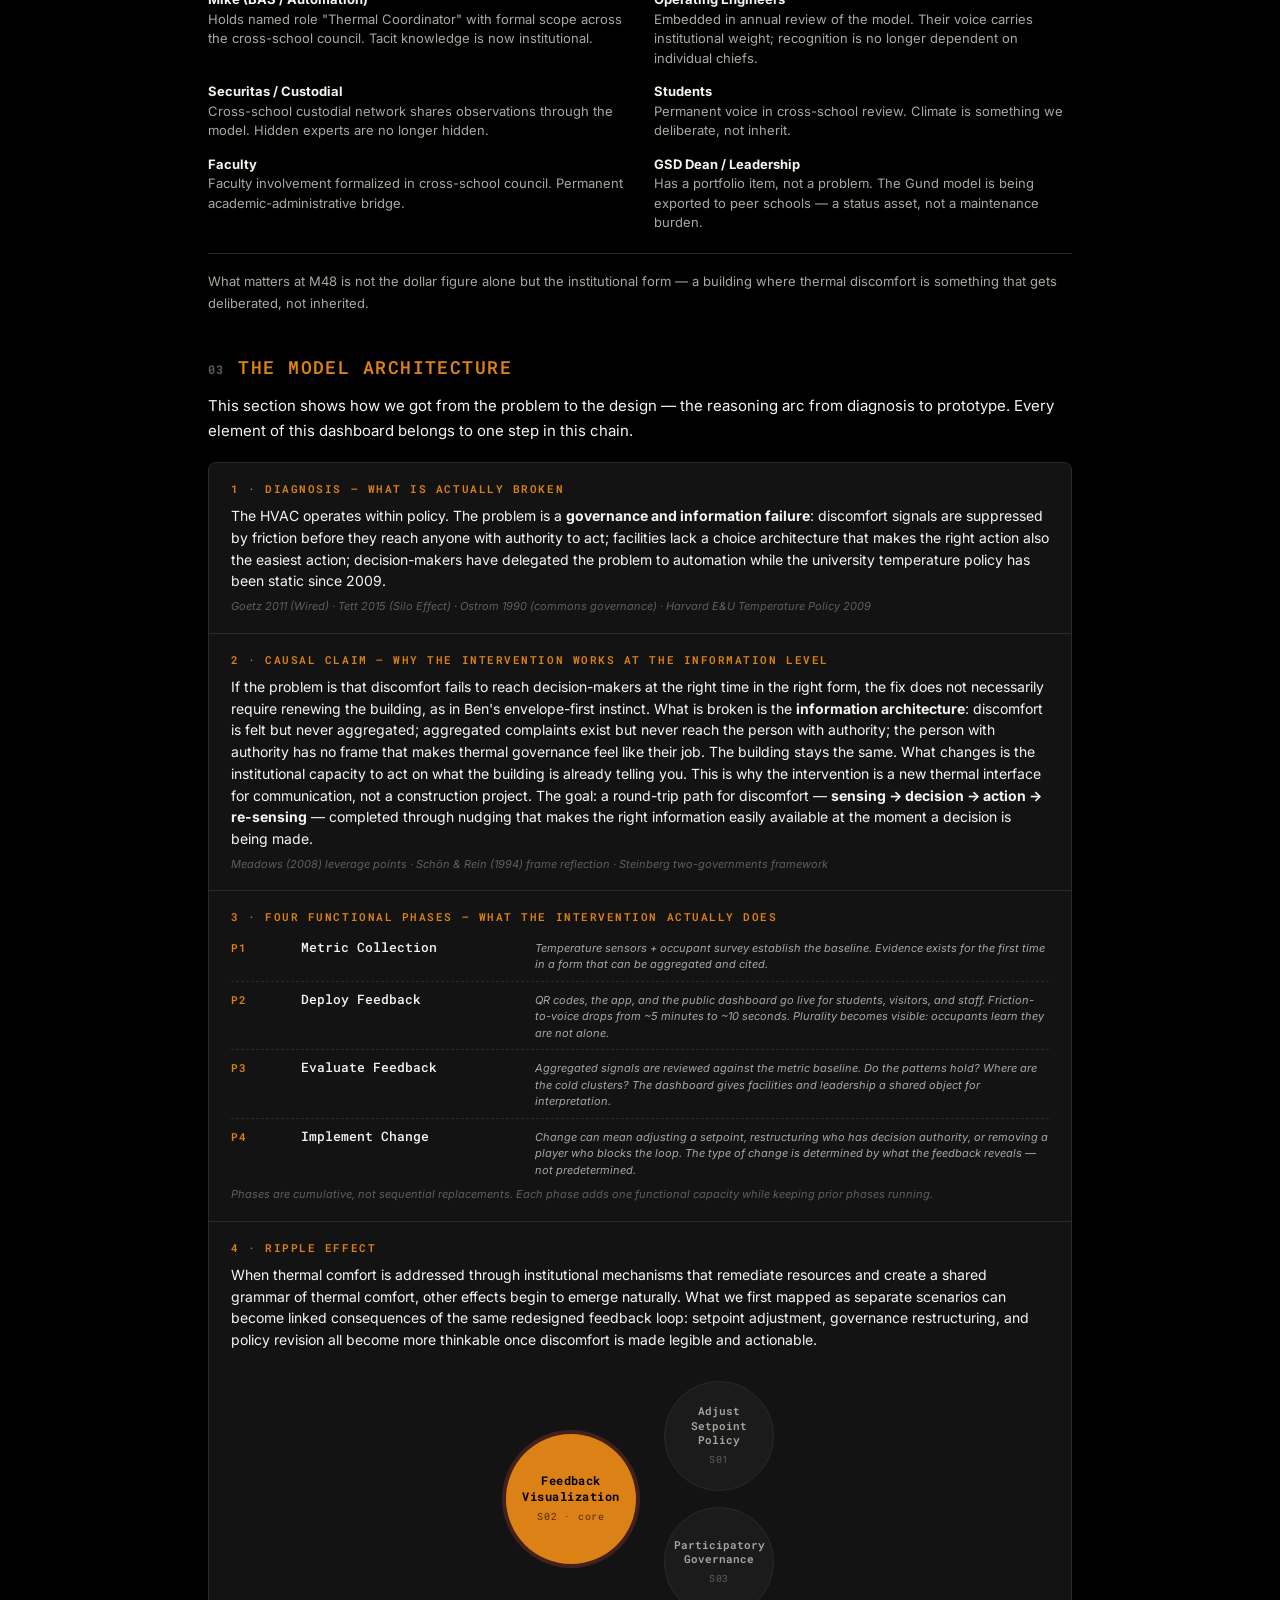
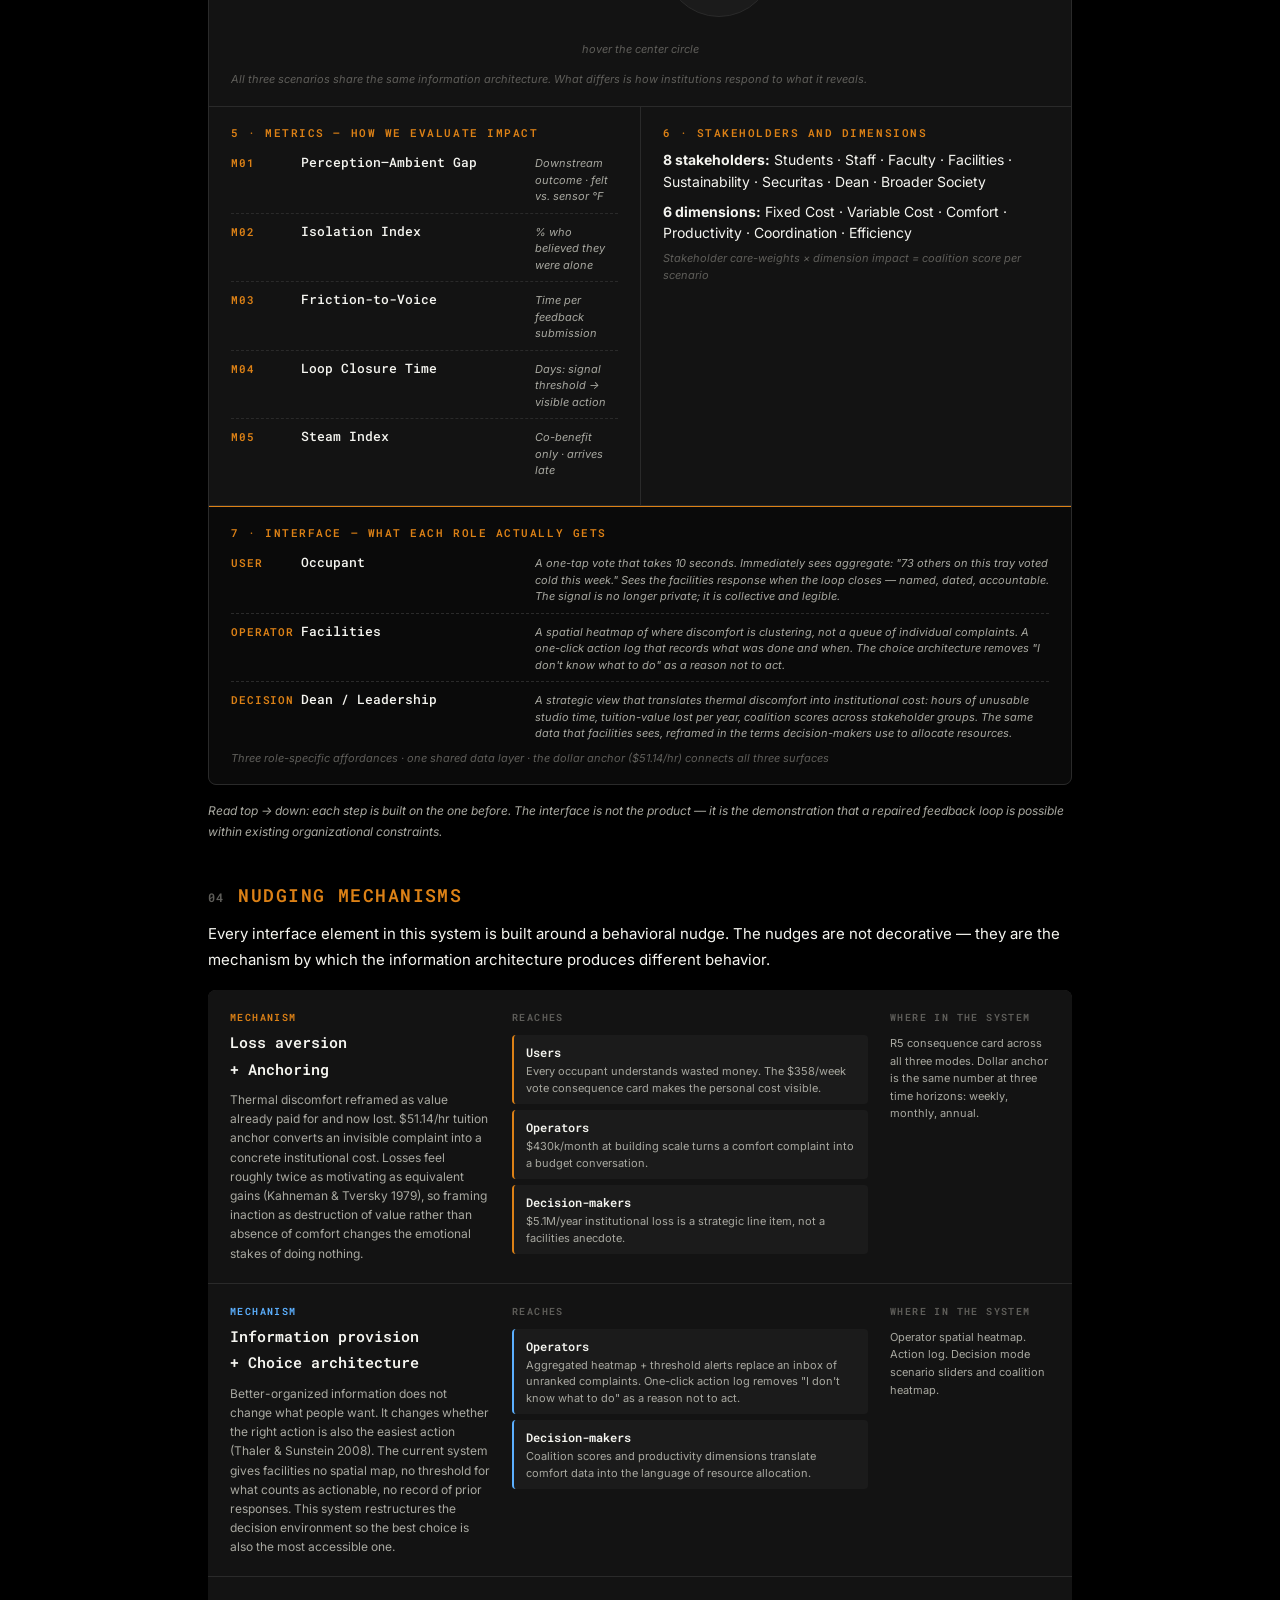
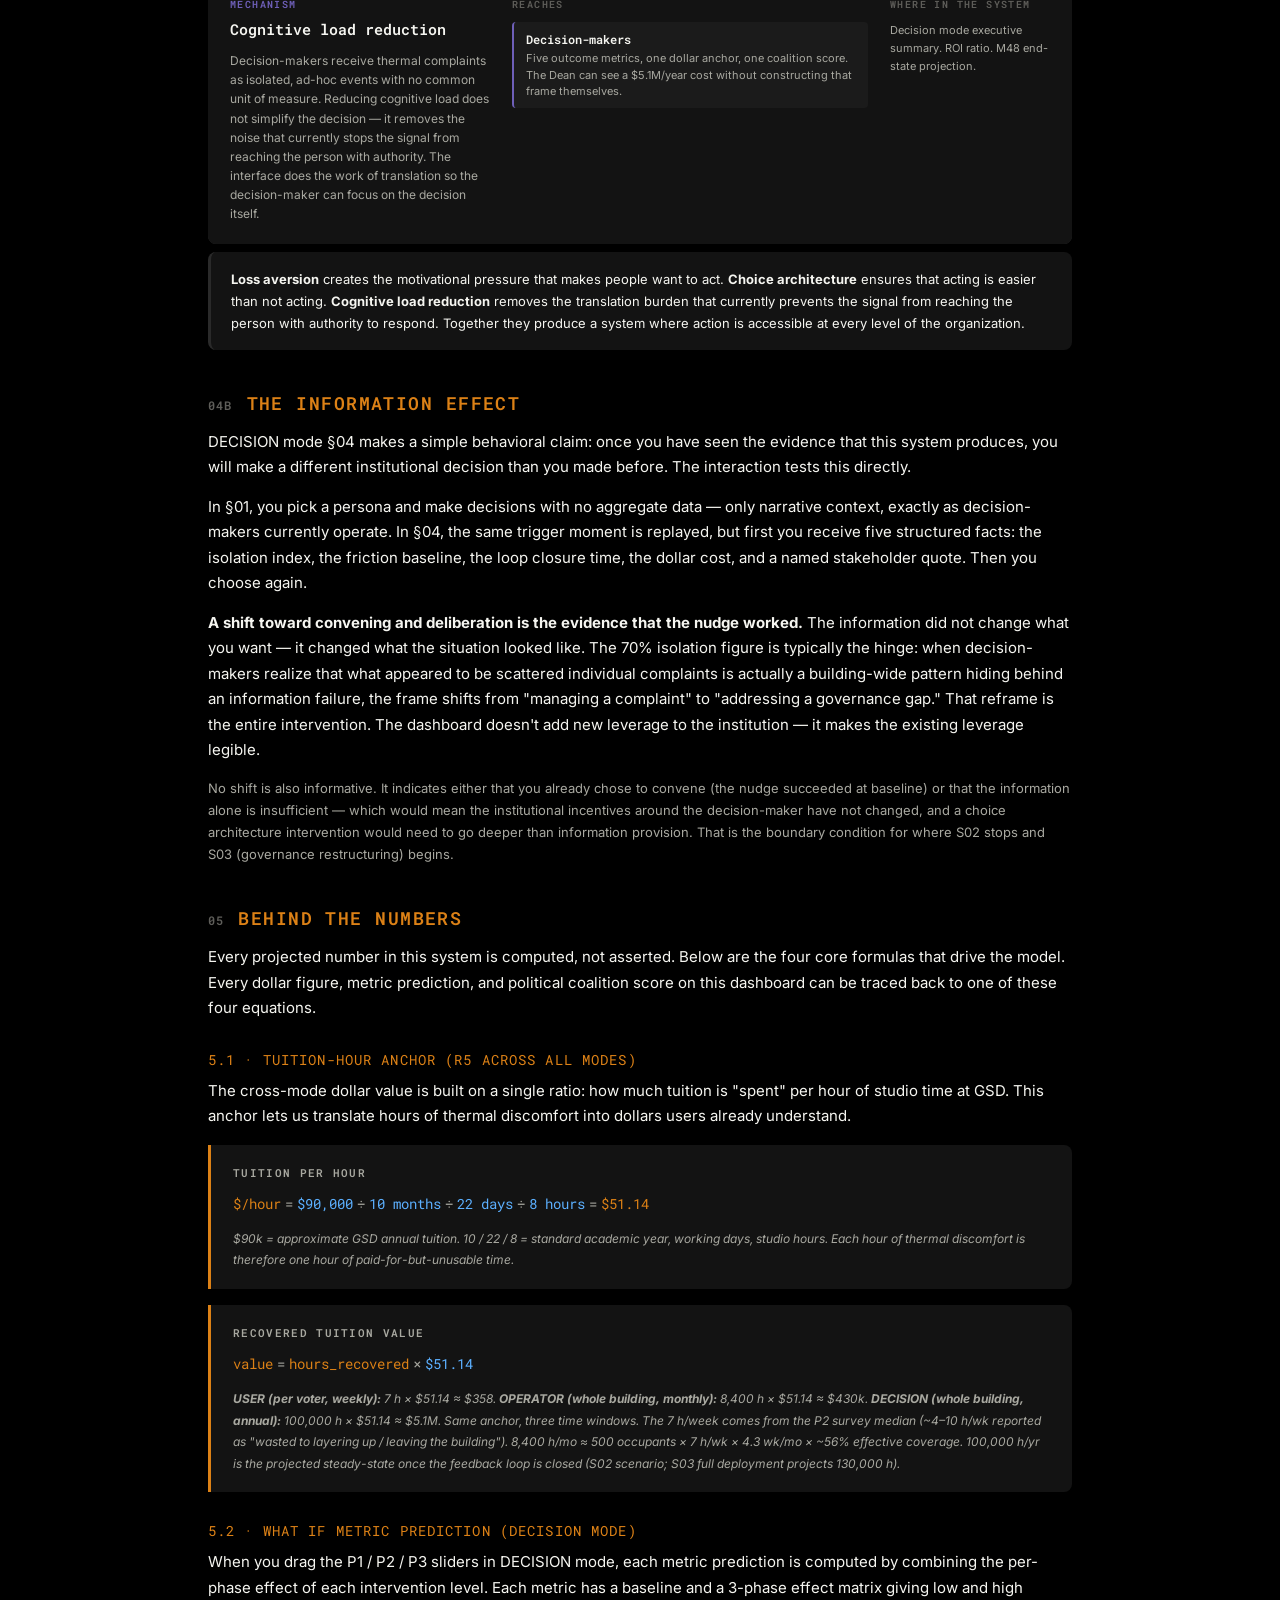
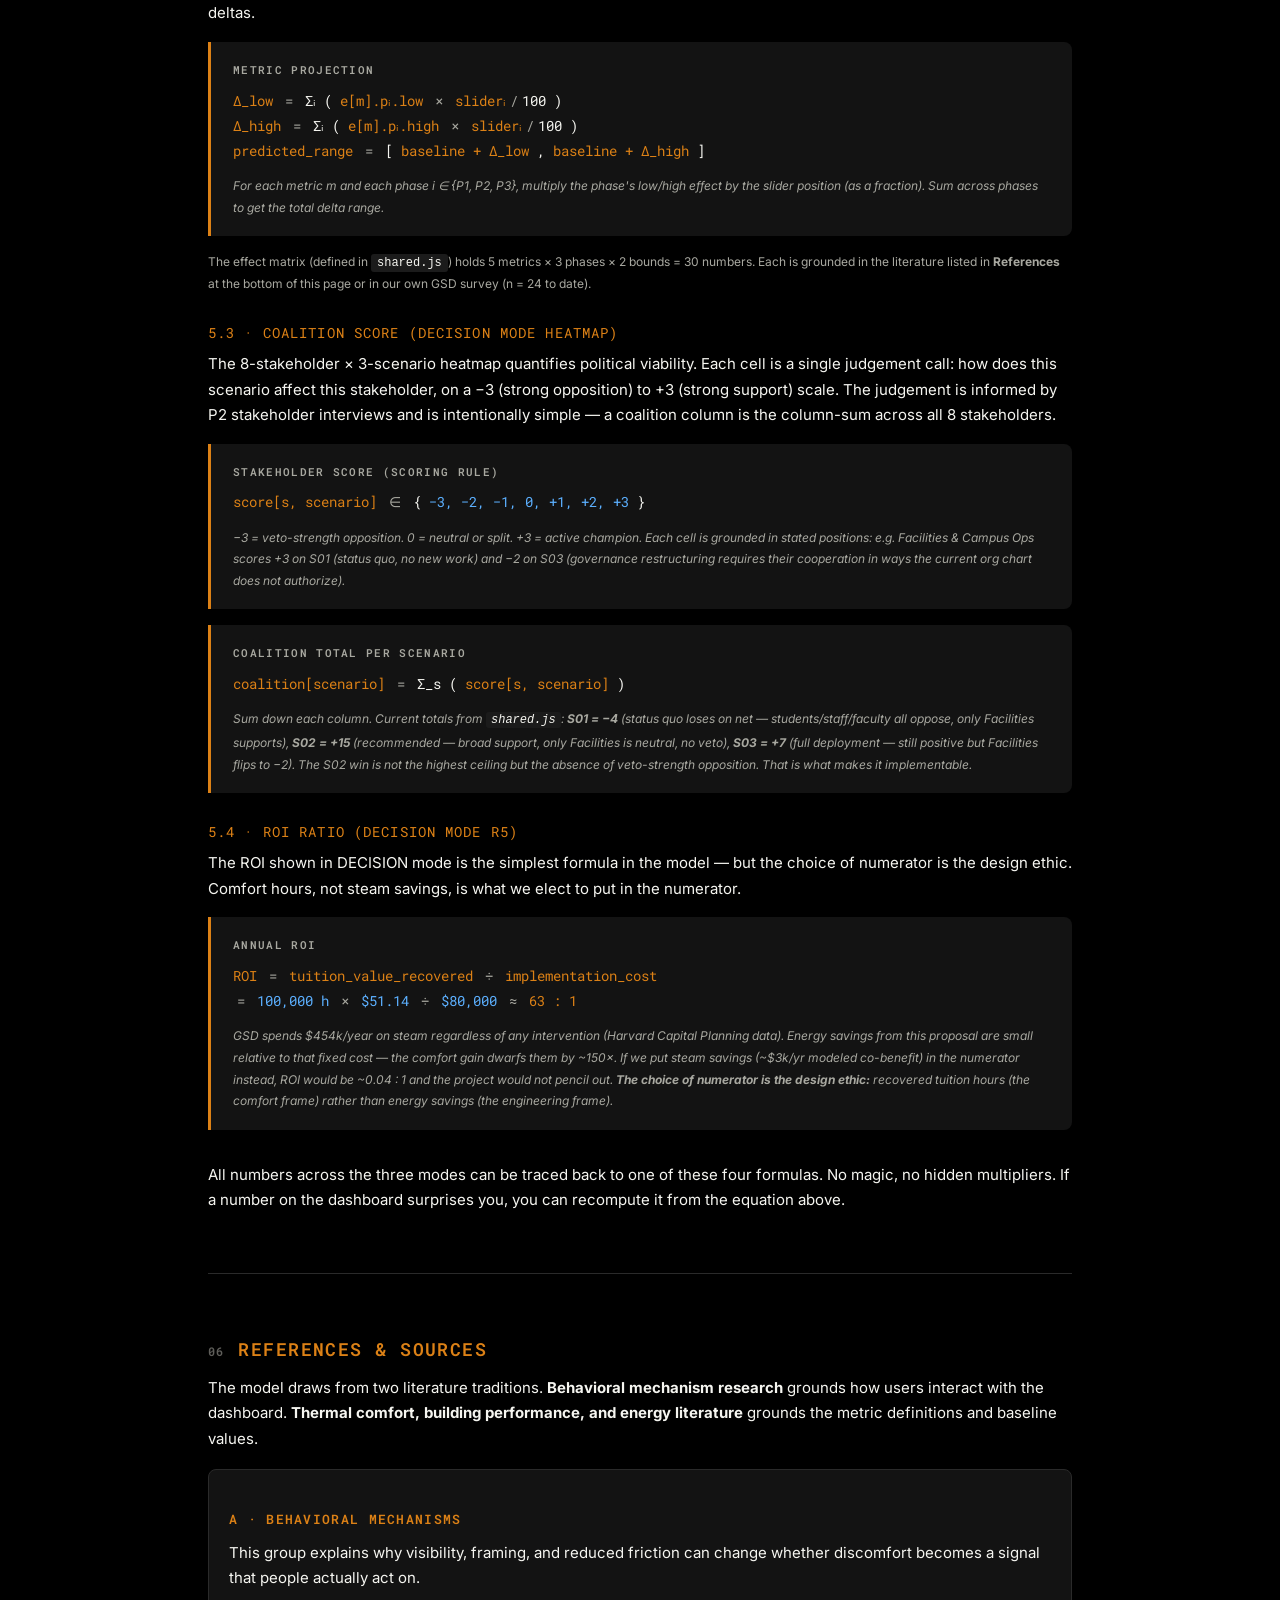
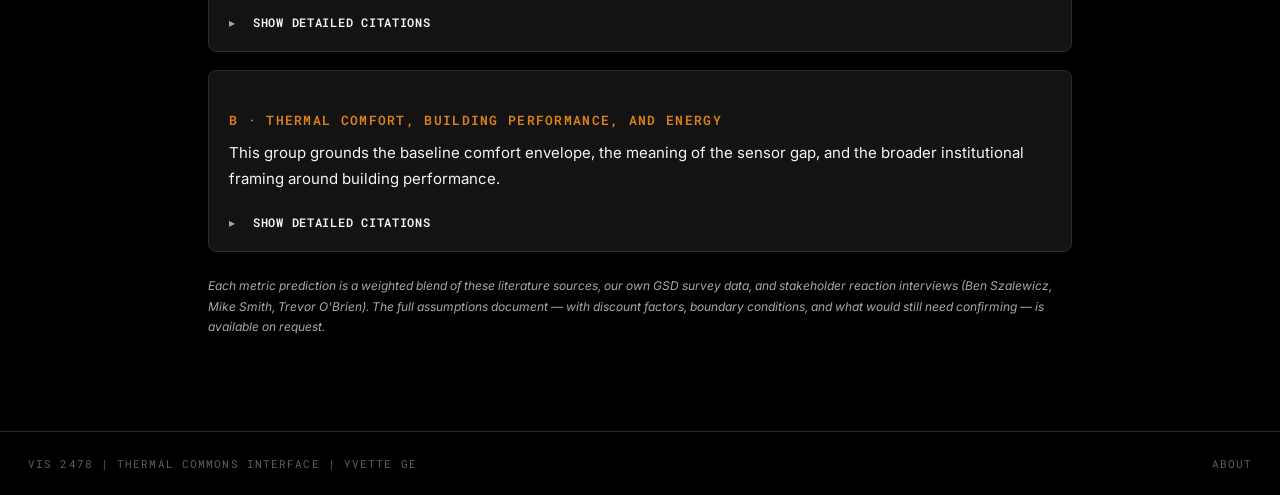
==== commit 59f19fe0: "Refine about framing and decision interactions" ====
--- a/about.html
+++ b/about.html
@@ -690,24 +690,23 @@
   <div style="margin: 28px 0 0; padding: 22px 24px; background: var(--surface-1); border-radius: var(--r-md); border-left: 3px solid var(--brand-orange);">
     <div style="font-family: var(--font-h); font-size: 11px; font-weight: 600; letter-spacing: 0.14em; text-transform: uppercase; color: var(--brand-orange); margin-bottom: 10px;">The Problem</div>
     <p style="margin: 0 0 14px; font-size: 15px; line-height: 1.65; color: var(--text-hi);">
-      Gund Hall's thermal discomfort is <strong>not an engineering failure</strong> — the HVAC system operates within policy.<br>
-      It is a <strong>governance and information failure.</strong>
+      Despite Gund Hall being a flawed building, we see <strong>governance and policy</strong> as the most immediate means to improve both <strong>sustainability</strong> and <strong>occupant agency</strong>.
     </p>
     <div style="display: grid; grid-template-columns: 1fr 1fr 1fr; gap: 10px; margin-top: 14px;">
       <div style="background: var(--surface-2); padding: 14px 16px; border-radius: var(--r-sm);">
         <div style="font-family: var(--font-display); font-size: 20px; color: var(--brand-orange); margin-bottom: 6px;">→ ✗</div>
         <div style="font-family: var(--font-h); font-size: 11px; letter-spacing: 0.06em; color: var(--text-mid); margin-bottom: 4px; text-transform: uppercase;">Occupants</div>
-        <div style="font-size: 12px; color: var(--text-hi); line-height: 1.5;">Complaints diluted or ignored before reaching anyone with authority to act</div>
+        <div style="font-size: 12px; color: var(--text-hi); line-height: 1.5;">Discomfort is real, but it reaches power only as scattered complaints rather than a legible collective signal.</div>
       </div>
       <div style="background: var(--surface-2); padding: 14px 16px; border-radius: var(--r-sm);">
         <div style="font-family: var(--font-display); font-size: 20px; color: var(--brand-orange); margin-bottom: 6px;">⇄ ✗</div>
         <div style="font-family: var(--font-h); font-size: 11px; letter-spacing: 0.06em; color: var(--text-mid); margin-bottom: 4px; text-transform: uppercase;">Facilities</div>
-        <div style="font-size: 12px; color: var(--text-hi); line-height: 1.5;">Default to hardware fixes (envelope retrofits) instead of addressing real-time demand</div>
+        <div style="font-size: 12px; color: var(--text-hi); line-height: 1.5;">Operations inherit a flawed building, but lack an interface that turns thermal feedback into ranked, actionable evidence.</div>
       </div>
       <div style="background: var(--surface-2); padding: 14px 16px; border-radius: var(--r-sm);">
         <div style="font-family: var(--font-display); font-size: 20px; color: var(--brand-orange); margin-bottom: 6px;">⏸ ✗</div>
         <div style="font-family: var(--font-h); font-size: 11px; letter-spacing: 0.06em; color: var(--text-mid); margin-bottom: 4px; text-transform: uppercase;">Decision-Makers</div>
-        <div style="font-size: 12px; color: var(--text-hi); line-height: 1.5;">Outsourced to automation. Harvard's temperature policy last updated: <strong>2009</strong></div>
+        <div style="font-size: 12px; color: var(--text-hi); line-height: 1.5;">Policy remains static, responsibility stays diffuse, and the institution keeps mistaking automation for governance.</div>
       </div>
     </div>
   </div>
@@ -715,49 +714,52 @@
   <!-- BLOCK B: Invisible Loop Diagram -->
   <div style="margin: 14px 0 0; padding: 22px 24px; background: var(--surface-1); border-radius: var(--r-md);">
     <div style="font-family: var(--font-h); font-size: 11px; font-weight: 600; letter-spacing: 0.14em; text-transform: uppercase; color: var(--text-mid); margin-bottom: 14px;">Why the problem persists — the invisibility loop</div>
-    <div style="display: flex; align-items: center; gap: 0; flex-wrap: wrap; justify-content: center;">
-      <div style="text-align:center; padding: 10px 14px; background: var(--surface-2); border-radius: var(--r-sm); min-width: 110px;">
-        <div style="font-family: var(--font-display); font-size: 10px; letter-spacing: 0.08em; color: var(--text-low); margin-bottom: 3px;">POLICY</div>
-        <div style="font-size: 12px; color: var(--text-hi); line-height: 1.4;">Sets 68–76°F<br>band</div>
-      </div>
-      <div style="font-size: 18px; color: var(--text-low); padding: 0 6px;">→</div>
-      <div style="text-align:center; padding: 10px 14px; background: var(--surface-2); border-radius: var(--r-sm); min-width: 110px;">
-        <div style="font-family: var(--font-display); font-size: 10px; letter-spacing: 0.08em; color: var(--text-low); margin-bottom: 3px;">EXECUTION</div>
-        <div style="font-size: 12px; color: var(--text-hi); line-height: 1.4;">BAS runs<br>unmonitored</div>
-      </div>
-      <div style="font-size: 18px; color: var(--text-low); padding: 0 6px;">→</div>
-      <div style="text-align:center; padding: 10px 14px; background: var(--surface-2); border-radius: var(--r-sm); min-width: 110px;">
-        <div style="font-family: var(--font-display); font-size: 10px; letter-spacing: 0.08em; color: var(--text-low); margin-bottom: 3px;">PERCEPTION</div>
-        <div style="font-size: 12px; color: var(--text-hi); line-height: 1.4;">−4.1°F<br>gap felt</div>
-      </div>
-      <div style="font-size: 18px; color: var(--text-low); padding: 0 6px;">→</div>
-      <div style="text-align:center; padding: 10px 14px; background: var(--surface-2); border-radius: var(--r-sm); min-width: 110px;">
-        <div style="font-family: var(--font-display); font-size: 10px; letter-spacing: 0.08em; color: var(--text-low); margin-bottom: 3px;">RESPONSE</div>
-        <div style="font-size: 12px; color: var(--text-hi); line-height: 1.4;">Complaints<br>disappear</div>
-      </div>
-      <div style="font-size: 18px; color: var(--brand-orange); padding: 0 6px; font-weight: bold;">↺</div>
-      <div style="font-size: 11px; color: var(--text-low); font-style: italic; text-align: center; width: 100%; margin-top: 8px;">Each layer conceals the next. The loop is self-reinforcing.</div>
-    </div>
+    <div style="display:grid; grid-template-columns: 1fr 42px 1fr; gap: 12px 10px; align-items:center; max-width: 620px; margin: 0 auto;">
+      <div style="padding: 14px 16px; min-height: 84px; background: var(--surface-2); border: 1px solid var(--line); border-radius: var(--r-sm); display:flex; flex-direction:column; justify-content:center;">
+        <div style="font-family: var(--font-display); font-size: 10px; letter-spacing: 0.08em; color: var(--text-low); margin-bottom: 5px;">POLICY</div>
+        <div style="font-size: 12px; color: var(--text-hi); line-height: 1.45;">Static standards define comfort abstractly, before real occupants enter the picture.</div>
+      </div>
+      <div style="text-align:center; font-size: 24px; color: var(--text-mid);">→</div>
+      <div style="padding: 14px 16px; min-height: 84px; background: var(--surface-2); border: 1px solid var(--line); border-radius: var(--r-sm); display:flex; flex-direction:column; justify-content:center;">
+        <div style="font-family: var(--font-display); font-size: 10px; letter-spacing: 0.08em; color: var(--text-low); margin-bottom: 5px;">EXECUTION</div>
+        <div style="font-size: 12px; color: var(--text-hi); line-height: 1.45;">Automation runs the building, but no shared interface shows where policy and lived conditions diverge.</div>
+      </div>
+
+      <div style="text-align:center; font-size: 24px; color: var(--text-mid);">↑</div>
+      <div></div>
+      <div style="text-align:center; font-size: 24px; color: var(--text-mid);">↓</div>
+
+      <div style="padding: 14px 16px; min-height: 84px; background: var(--surface-2); border: 1px solid var(--line); border-radius: var(--r-sm); display:flex; flex-direction:column; justify-content:center;">
+        <div style="font-family: var(--font-display); font-size: 10px; letter-spacing: 0.08em; color: var(--text-low); margin-bottom: 5px;">RESPONSE</div>
+        <div style="font-size: 12px; color: var(--text-hi); line-height: 1.45;">Because signals never return as visible decisions, occupants learn that reporting discomfort changes nothing.</div>
+      </div>
+      <div style="text-align:center; font-size: 24px; color: var(--text-mid);">←</div>
+      <div style="padding: 14px 16px; min-height: 84px; background: var(--surface-2); border: 1px solid var(--line); border-radius: var(--r-sm); display:flex; flex-direction:column; justify-content:center;">
+        <div style="font-family: var(--font-display); font-size: 10px; letter-spacing: 0.08em; color: var(--text-low); margin-bottom: 5px;">PERCEPTION</div>
+        <div style="font-size: 12px; color: var(--text-hi); line-height: 1.45;">Discomfort is felt privately as noise, annoyance, or individual weakness rather than collective evidence.</div>
+      </div>
+    </div>
+    <div style="font-size: 11px; color: var(--text-low); font-style: italic; text-align: center; margin-top: 12px;">Each stage obscures the next, so the loop sustains itself.</div>
   </div>
 
   <!-- BLOCK C: The Response -->
   <div style="margin: 14px 0 28px; padding: 22px 24px; background: var(--surface-1); border-radius: var(--r-md); border-left: 3px solid #5CB0FF;">
-    <div style="font-family: var(--font-h); font-size: 11px; font-weight: 600; letter-spacing: 0.14em; text-transform: uppercase; color: #5CB0FF; margin-bottom: 10px;">This System's Response</div>
+    <div style="font-family: var(--font-h); font-size: 11px; font-weight: 600; letter-spacing: 0.14em; text-transform: uppercase; color: #5CB0FF; margin-bottom: 10px;">Our Position</div>
     <p style="margin: 0 0 14px; font-size: 14px; line-height: 1.65; color: var(--text-hi);">
-      Make the invisible legible — through <strong>three role-specific surfaces</strong> that use nudging to help each actor make better choices with the information they actually have.
+      Our design position is to make an <strong>interface</strong> and frame it as a <strong>tool for reconnecting feedback loops</strong>. The goal is not to pretend Gund is suddenly a good building; it is to make thermal evidence legible, shareable, and actionable enough that governance can improve both sustainability outcomes and people's agency within the building.
     </p>
     <div style="display: grid; grid-template-columns: 1fr 1fr 1fr; gap: 10px;">
       <div style="background: var(--surface-2); padding: 14px 16px; border-radius: var(--r-sm); border-top: 2px solid var(--brand-orange);">
         <div style="font-family: var(--font-h); font-size: 12px; font-weight: 700; letter-spacing: 0.10em; color: var(--brand-orange); margin-bottom: 6px;">USER</div>
-        <div style="font-size: 12px; color: var(--text-mid); line-height: 1.5;">Vote thermal comfort · see you're not alone · close the feedback loop</div>
+        <div style="font-size: 12px; color: var(--text-mid); line-height: 1.5;">Vote discomfort, see that it is shared, and understand that feedback enters a visible system.</div>
       </div>
       <div style="background: var(--surface-2); padding: 14px 16px; border-radius: var(--r-sm); border-top: 2px solid var(--op-accent);">
         <div style="font-family: var(--font-h); font-size: 12px; font-weight: 700; letter-spacing: 0.10em; color: var(--op-accent); margin-bottom: 6px;">OPERATOR</div>
-        <div style="font-size: 12px; color: var(--text-mid); line-height: 1.5;">See aggregated signals · act on spatial patterns · log decisions</div>
+        <div style="font-size: 12px; color: var(--text-mid); line-height: 1.5;">See aggregated patterns, rank them spatially, and record what action was taken in response.</div>
       </div>
       <div style="background: var(--surface-2); padding: 14px 16px; border-radius: var(--r-sm); border-top: 2px solid var(--dec-accent-2);">
         <div style="font-family: var(--font-h); font-size: 12px; font-weight: 700; letter-spacing: 0.10em; color: var(--dec-accent-2); margin-bottom: 6px;">DECISION</div>
-        <div style="font-size: 12px; color: var(--text-mid); line-height: 1.5;">Track policy compliance gaps · benchmark over time · justify change</div>
+        <div style="font-size: 12px; color: var(--text-mid); line-height: 1.5;">Reconnect policy to lived evidence, so governance decisions can be justified against visible feedback.</div>
       </div>
     </div>
   </div>
@@ -822,59 +824,8 @@
   <!-- Theory of Change diagram -->
   <div style="background: var(--surface-1); border: 1px solid var(--line); border-radius: var(--r-md); padding: 28px 24px; margin: 18px 0;">
 
-    <!-- Top label -->
-    <div style="font-family: var(--font-h); font-size: 11px; font-weight: 600; letter-spacing: 0.14em; text-transform: uppercase; color: var(--text-low); margin-bottom: 20px;">The closed-loop logic</div>
-
-    <!-- Central loop row -->
-    <div style="display: flex; align-items: center; justify-content: center; gap: 0; flex-wrap: nowrap; margin-bottom: 28px;">
-
-      <!-- Step 1 -->
-      <div style="text-align: center; min-width: 100px;">
-        <div style="display: inline-flex; flex-direction: column; align-items: center; padding: 14px 16px; background: var(--surface-2); border-radius: var(--r-md); border: 1px solid var(--line);">
-          <div style="font-family: var(--font-display); font-size: 10px; letter-spacing: 0.10em; color: #888; margin-bottom: 4px;">SENSING</div>
-          <div style="font-family: var(--font-h); font-weight: 600; font-size: 13px; color: var(--text-hi);">Discomfort felt</div>
-          <div style="font-size: 11px; color: var(--text-mid); margin-top: 4px;">occupant vote<br>−4.1°F gap</div>
-        </div>
-      </div>
-
-      <div style="font-size: 20px; color: var(--brand-orange); padding: 0 8px; flex-shrink: 0;">→</div>
-
-      <!-- Step 2 -->
-      <div style="text-align: center; min-width: 100px;">
-        <div style="display: inline-flex; flex-direction: column; align-items: center; padding: 14px 16px; background: var(--surface-2); border-radius: var(--r-md); border: 1px solid var(--line);">
-          <div style="font-family: var(--font-display); font-size: 10px; letter-spacing: 0.10em; color: #185FA5; margin-bottom: 4px;">VOICING</div>
-          <div style="font-family: var(--font-h); font-weight: 600; font-size: 13px; color: var(--text-hi);">Signal aggregated</div>
-          <div style="font-size: 11px; color: var(--text-mid); margin-top: 4px;">feedback dashboard<br>spatial pattern</div>
-        </div>
-      </div>
-
-      <div style="font-size: 20px; color: var(--brand-orange); padding: 0 8px; flex-shrink: 0;">→</div>
-
-      <!-- Step 3 -->
-      <div style="text-align: center; min-width: 100px;">
-        <div style="display: inline-flex; flex-direction: column; align-items: center; padding: 14px 16px; background: var(--surface-2); border-radius: var(--r-md); border: 1px solid var(--line);">
-          <div style="font-family: var(--font-display); font-size: 10px; letter-spacing: 0.10em; color: #0F6E56; margin-bottom: 4px;">DECIDING</div>
-          <div style="font-family: var(--font-h); font-weight: 600; font-size: 13px; color: var(--text-hi);">Action taken</div>
-          <div style="font-size: 11px; color: var(--text-mid); margin-top: 4px;">setpoint adjust<br>council review</div>
-        </div>
-      </div>
-
-      <div style="font-size: 20px; color: var(--brand-orange); padding: 0 8px; flex-shrink: 0;">→</div>
-
-      <!-- Step 4 -->
-      <div style="text-align: center; min-width: 100px;">
-        <div style="display: inline-flex; flex-direction: column; align-items: center; padding: 14px 16px; background: var(--surface-2); border-radius: var(--r-md); border: 1px solid var(--line); border-color: var(--brand-orange);">
-          <div style="font-family: var(--font-display); font-size: 10px; letter-spacing: 0.10em; color: var(--brand-orange); margin-bottom: 4px;">RE-SENSING</div>
-          <div style="font-family: var(--font-h); font-weight: 600; font-size: 13px; color: var(--text-hi);">Loop closes</div>
-          <div style="font-size: 11px; color: var(--text-mid); margin-top: 4px;">change visible<br>to occupants</div>
-        </div>
-      </div>
-
-      <div style="font-size: 20px; color: var(--brand-orange); padding: 0 8px; flex-shrink: 0; transform: rotate(180deg);">↩</div>
-    </div>
-
     <!-- What each phase adds -->
-    <div style="border-top: 1px solid var(--line); padding-top: 20px;">
+    <div style="padding-top: 0;">
       <div style="font-family: var(--font-h); font-size: 11px; font-weight: 600; letter-spacing: 0.12em; text-transform: uppercase; color: var(--text-low); margin-bottom: 12px;">What each phase adds to the loop</div>
       <div style="display: grid; grid-template-columns: repeat(4, 1fr); gap: 1px; background: var(--line); border-radius: var(--r-sm); overflow: hidden;">
 
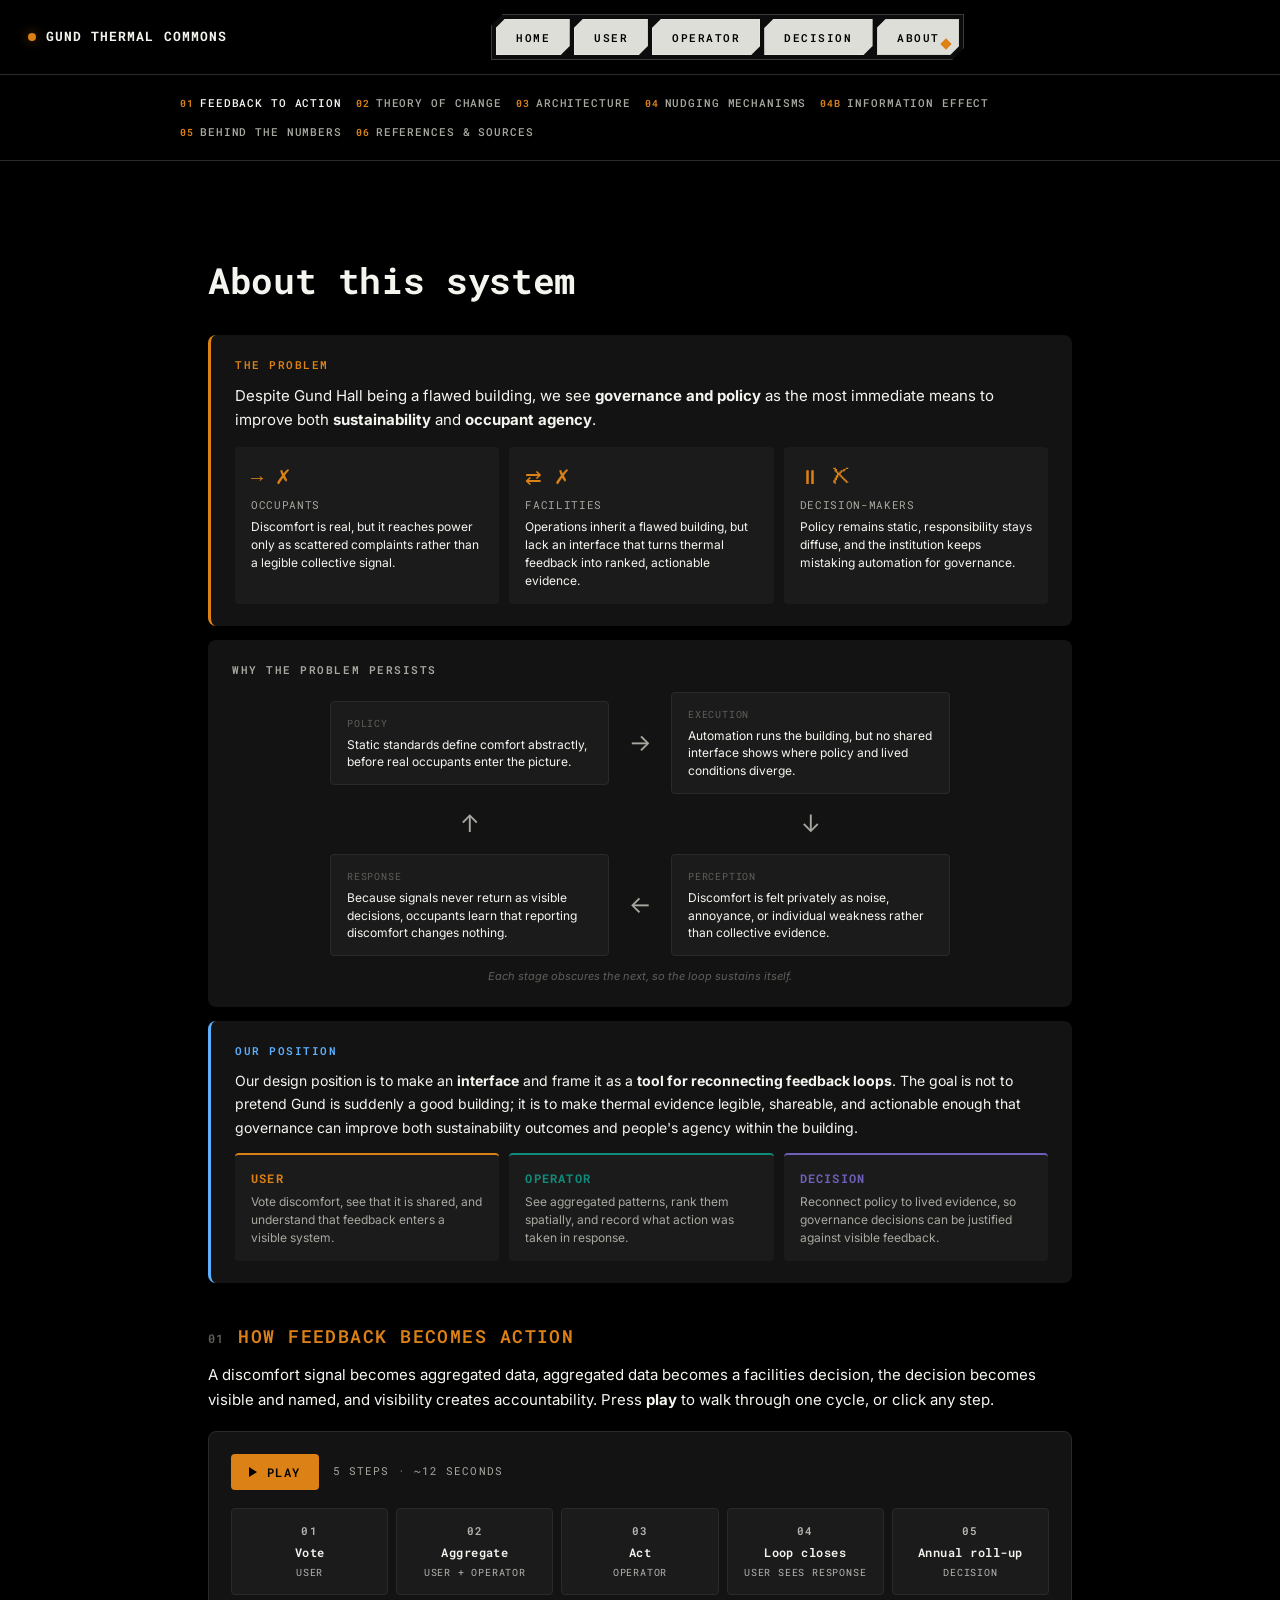
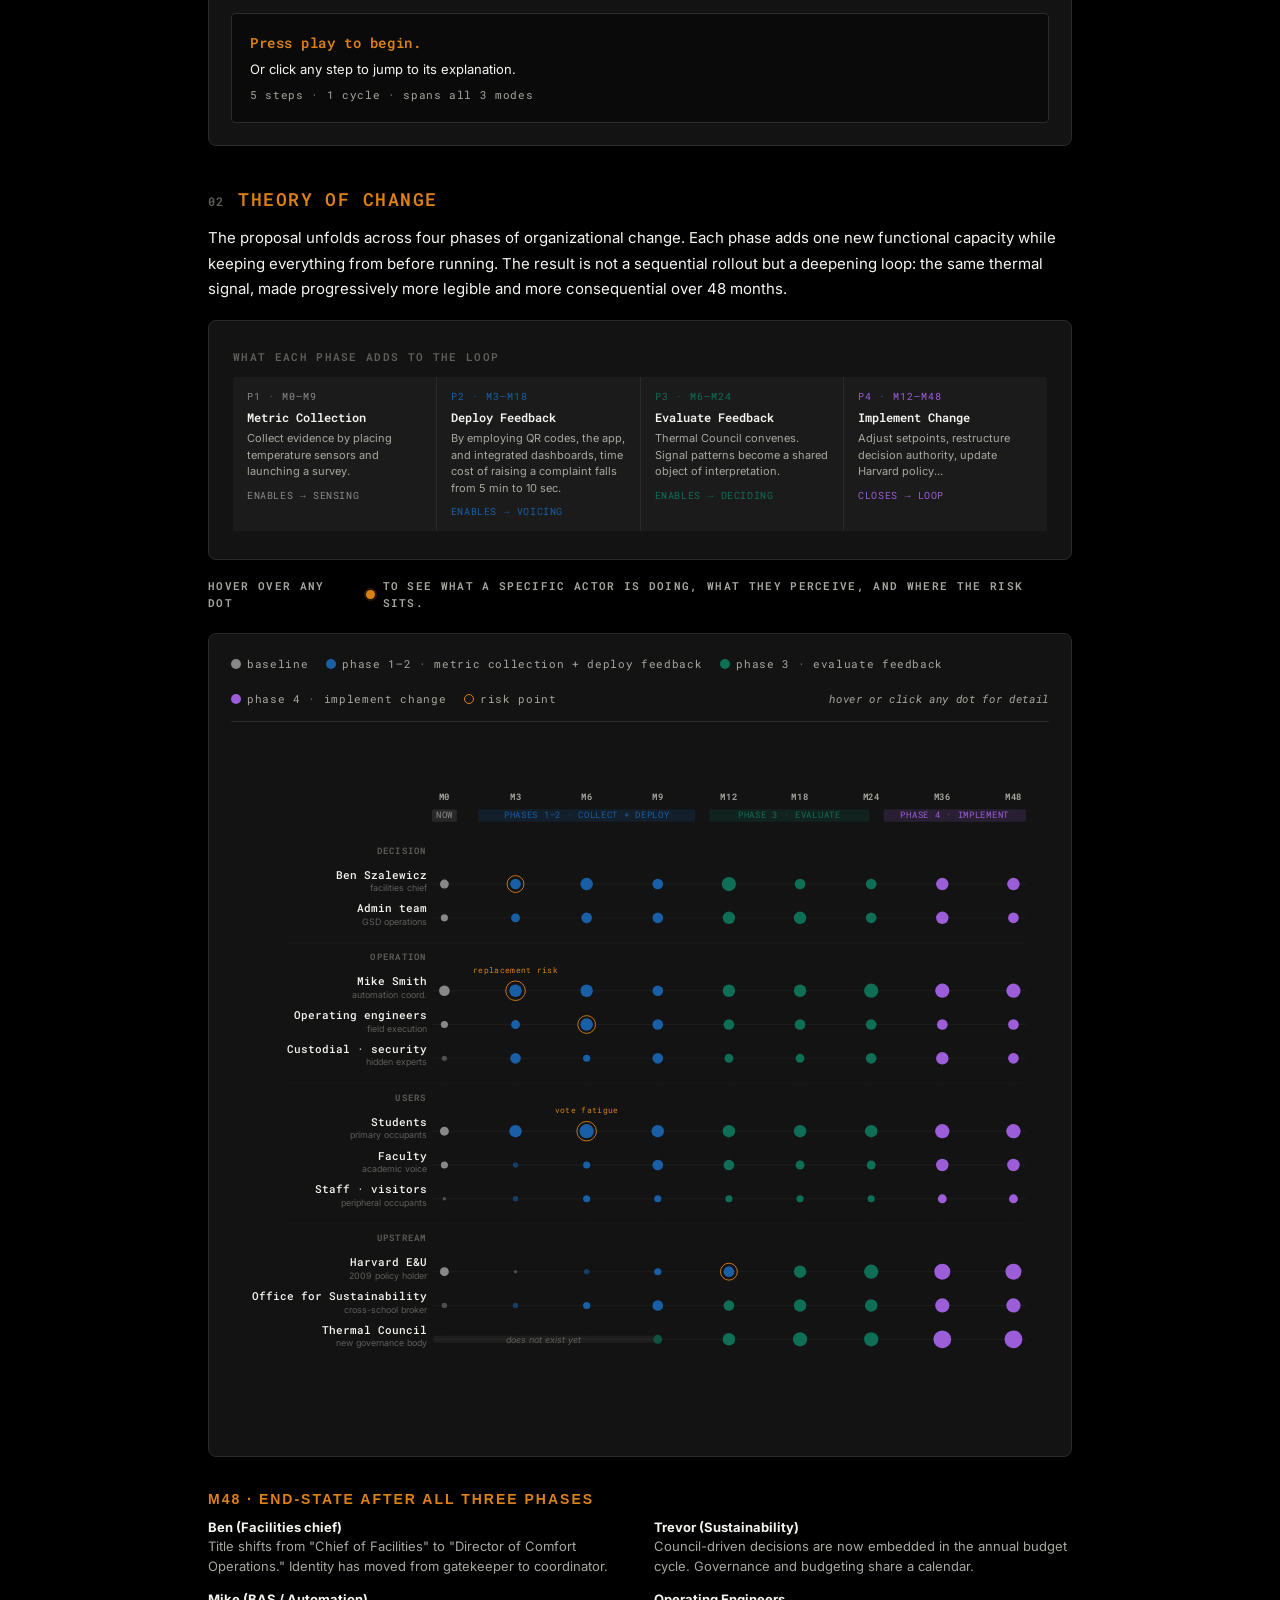
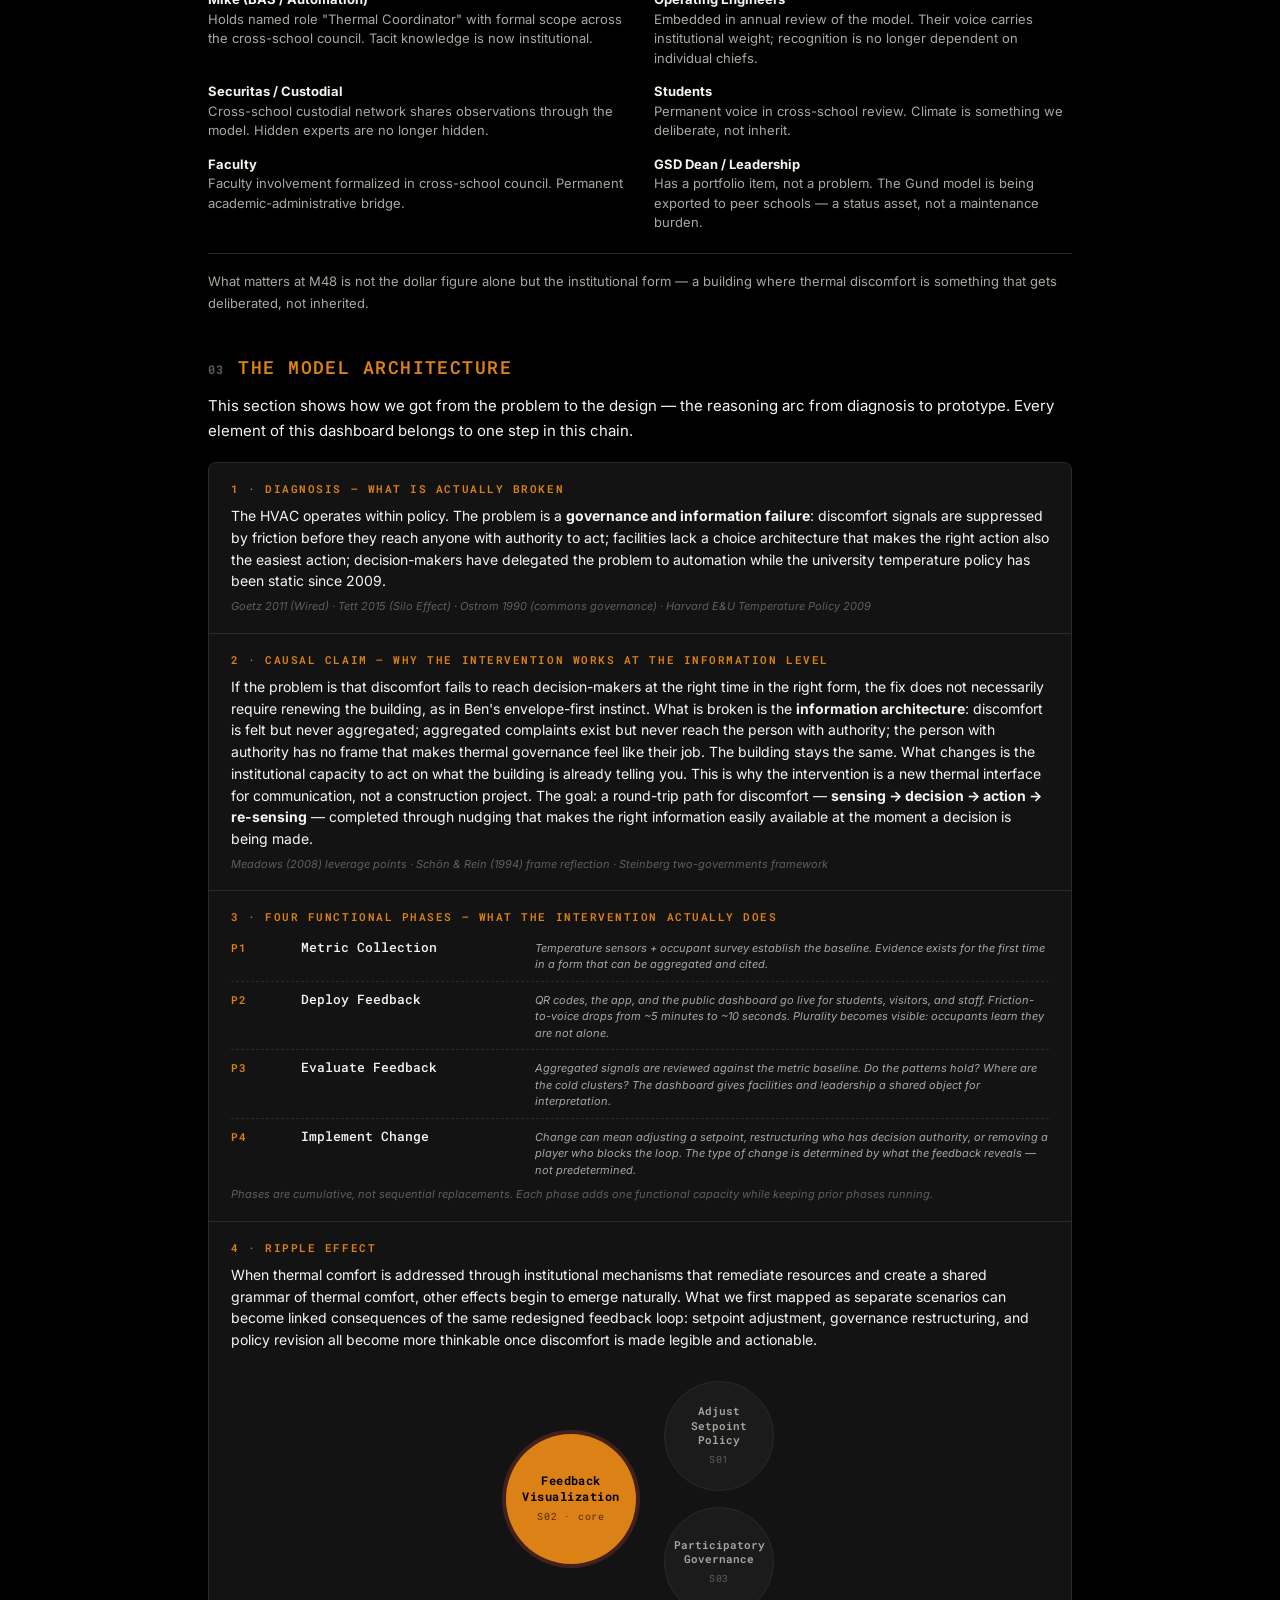
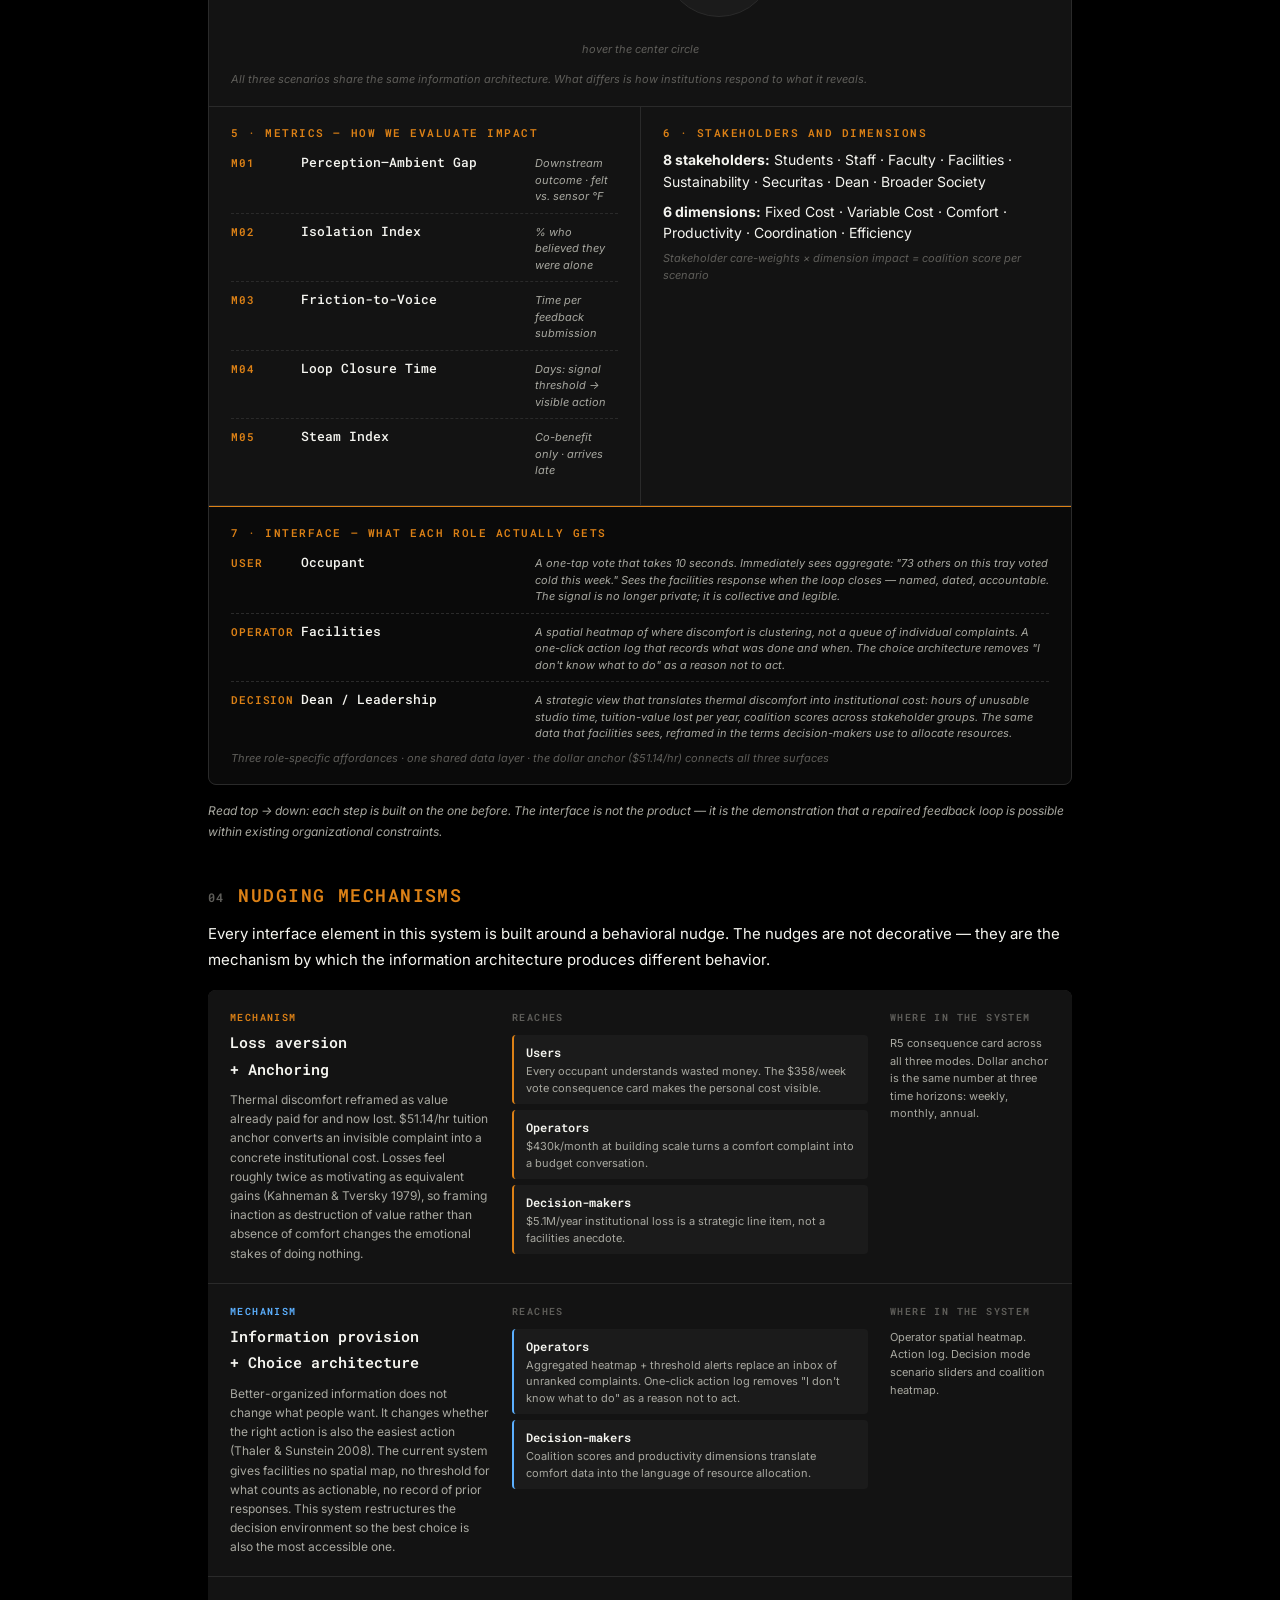
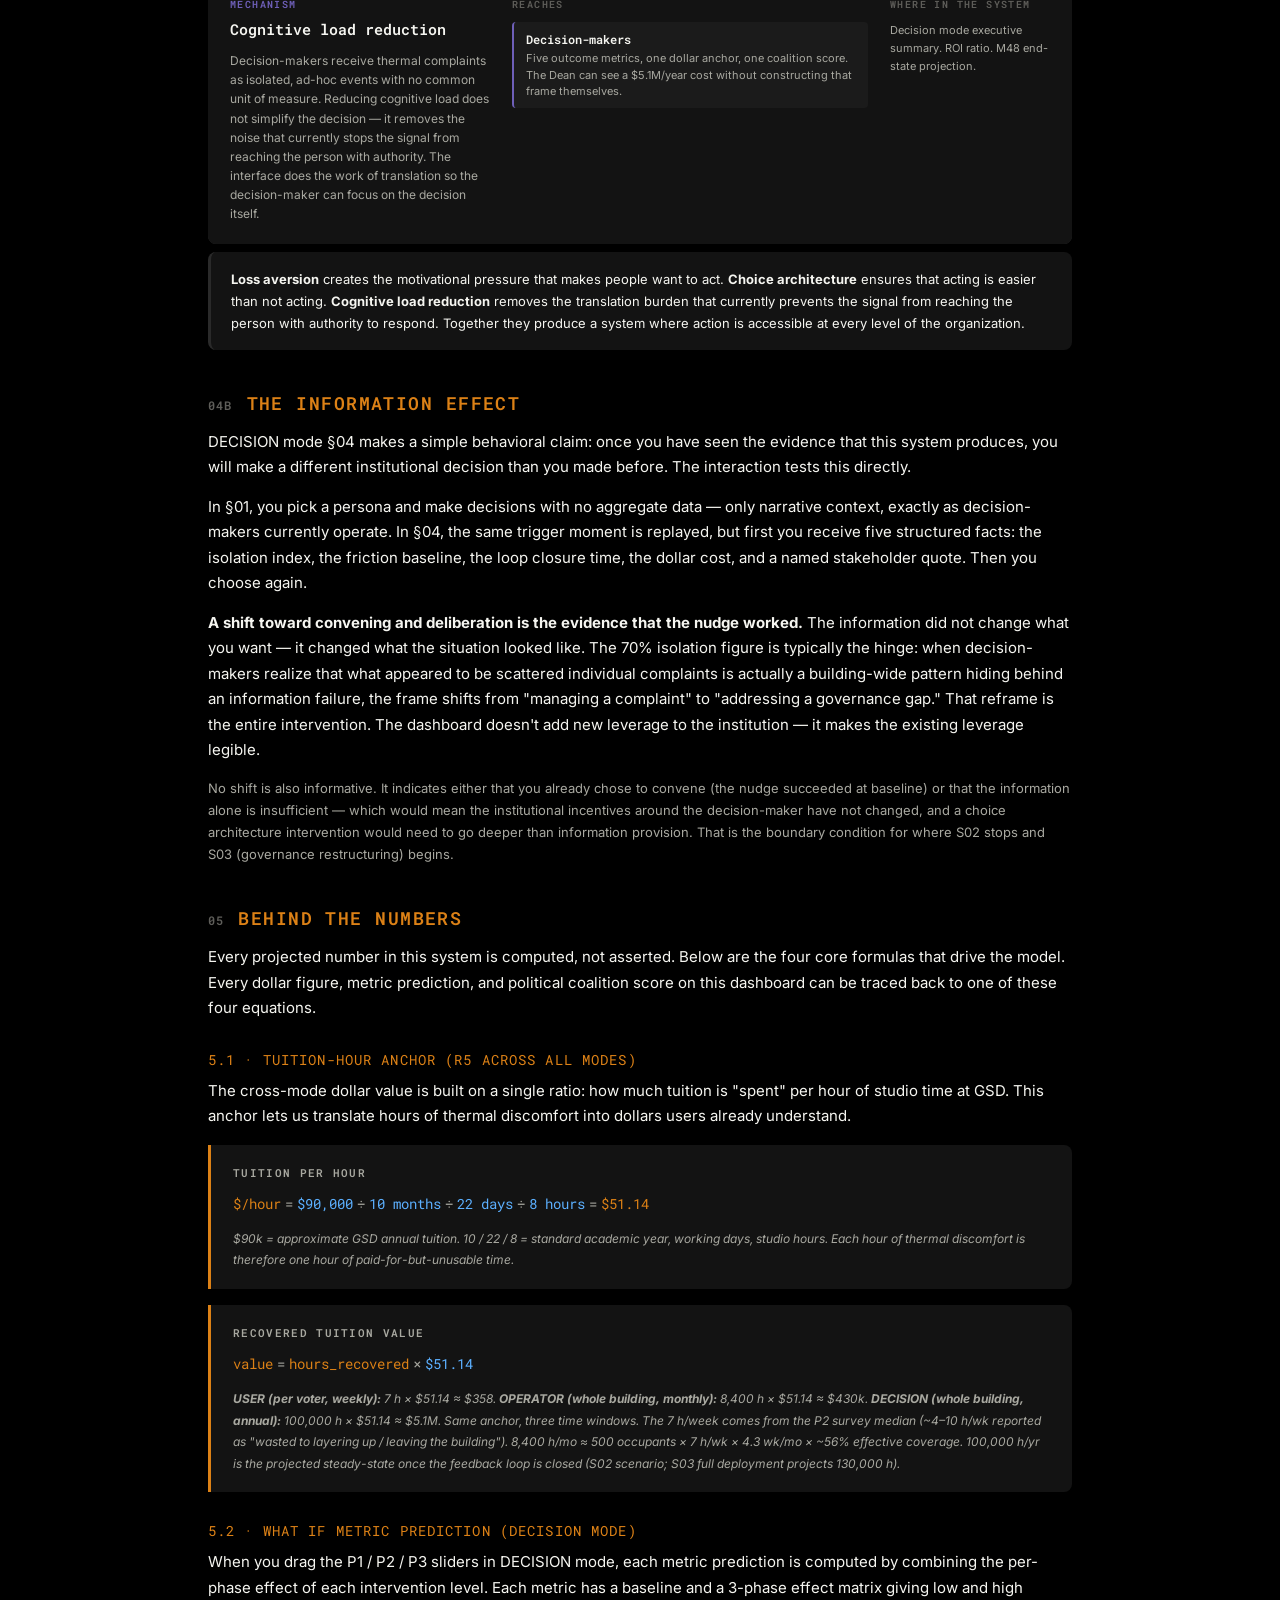
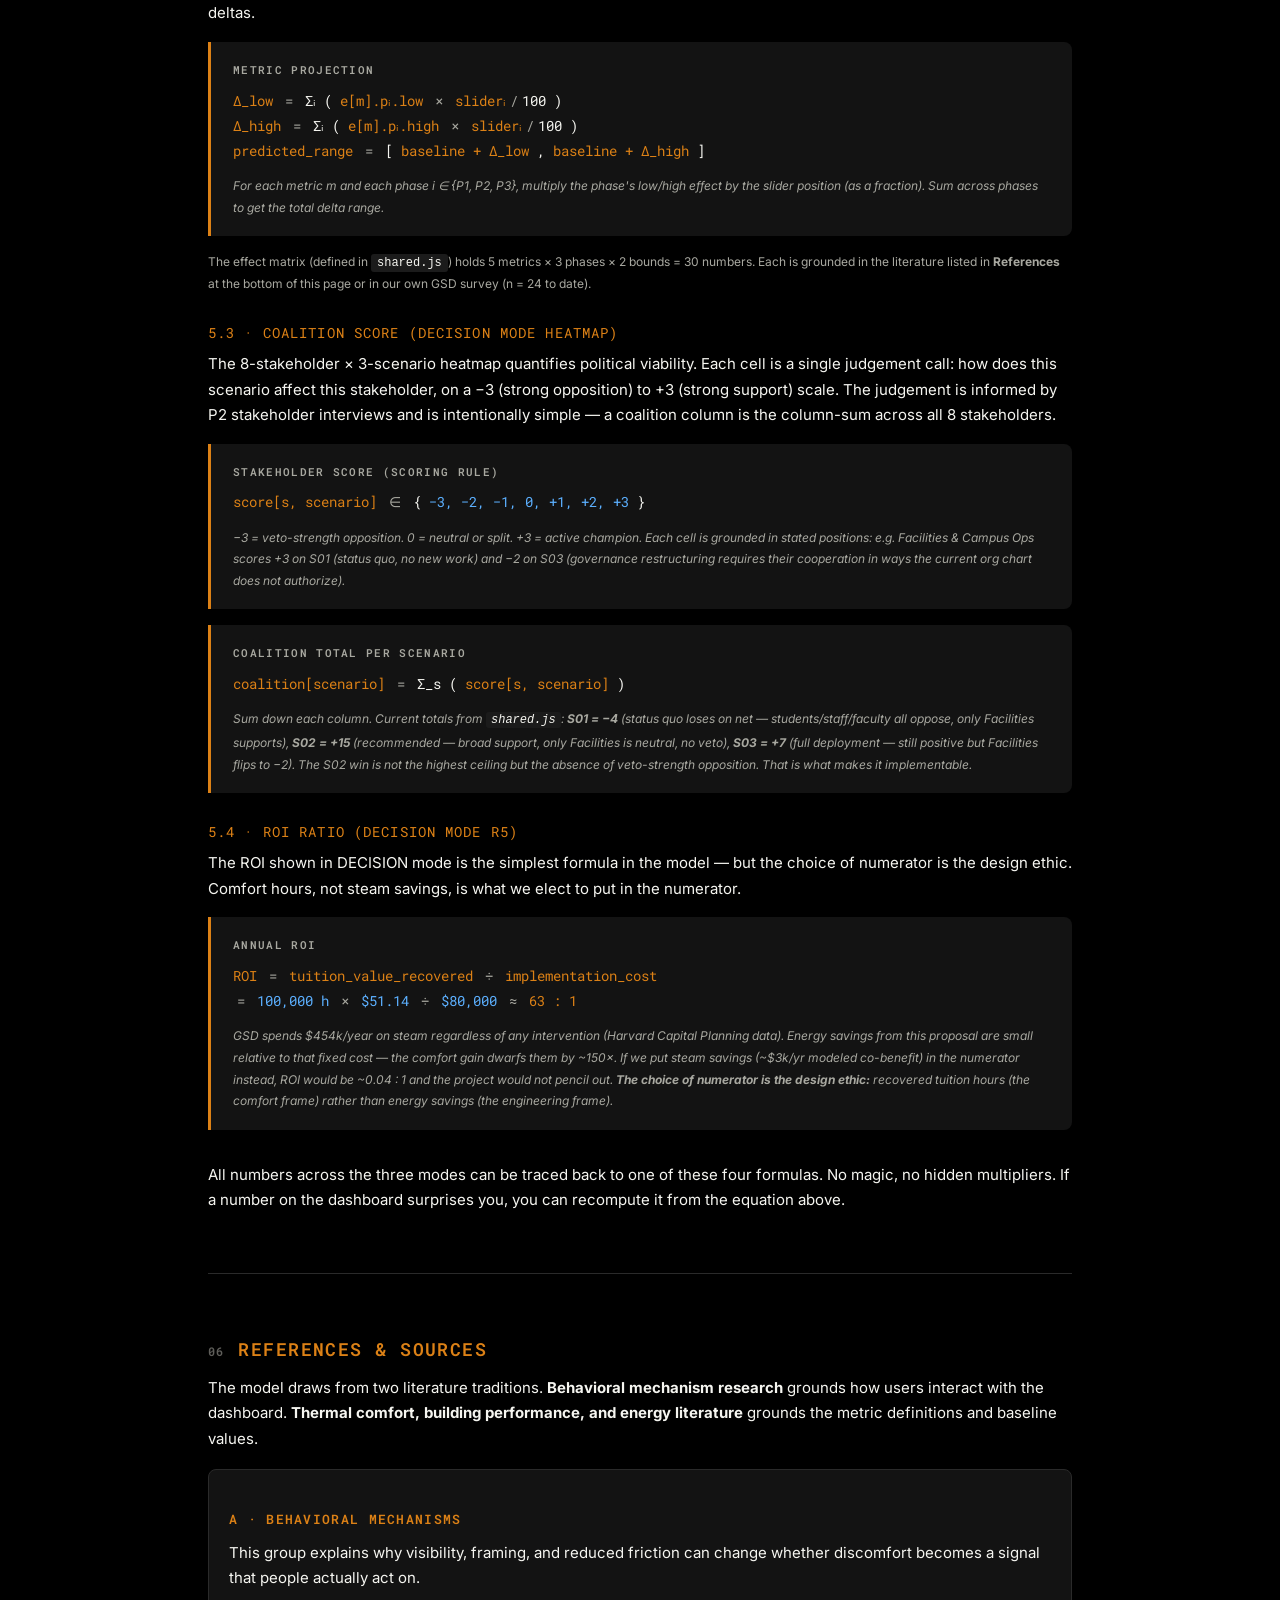
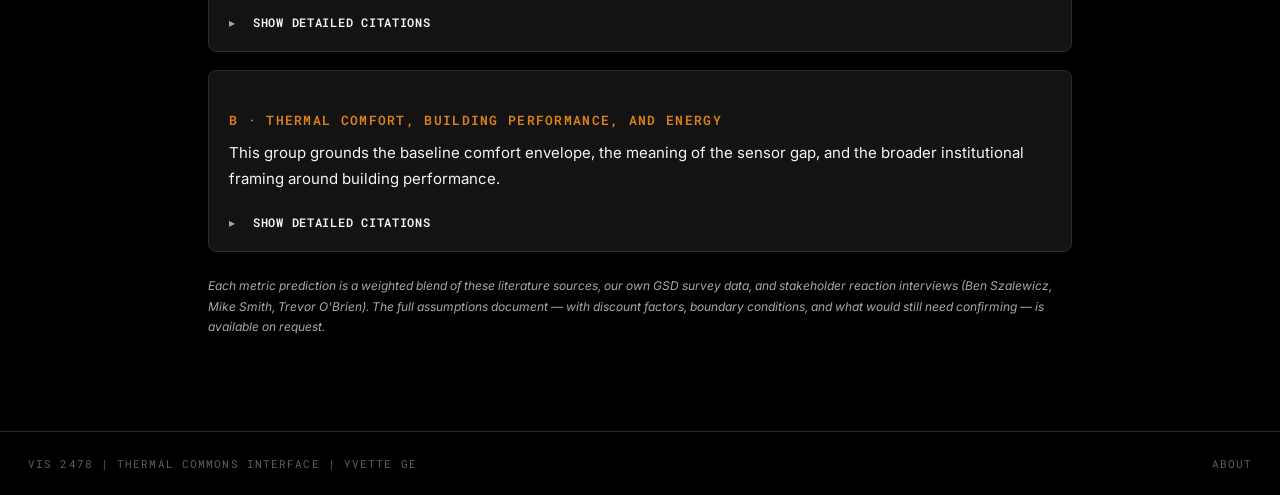
==== commit 86c025fc: "Trim about and decision helper copy" ====
--- a/about.html
+++ b/about.html
@@ -713,7 +713,7 @@
 
   <!-- BLOCK B: Invisible Loop Diagram -->
   <div style="margin: 14px 0 0; padding: 22px 24px; background: var(--surface-1); border-radius: var(--r-md);">
-    <div style="font-family: var(--font-h); font-size: 11px; font-weight: 600; letter-spacing: 0.14em; text-transform: uppercase; color: var(--text-mid); margin-bottom: 14px;">Why the problem persists — the invisibility loop</div>
+    <div style="font-family: var(--font-h); font-size: 11px; font-weight: 600; letter-spacing: 0.14em; text-transform: uppercase; color: var(--text-mid); margin-bottom: 14px;">Why the problem persists</div>
     <div style="display:grid; grid-template-columns: 1fr 42px 1fr; gap: 12px 10px; align-items:center; max-width: 620px; margin: 0 auto;">
       <div style="padding: 14px 16px; min-height: 84px; background: var(--surface-2); border: 1px solid var(--line); border-radius: var(--r-sm); display:flex; flex-direction:column; justify-content:center;">
         <div style="font-family: var(--font-display); font-size: 10px; letter-spacing: 0.08em; color: var(--text-low); margin-bottom: 5px;">POLICY</div>
